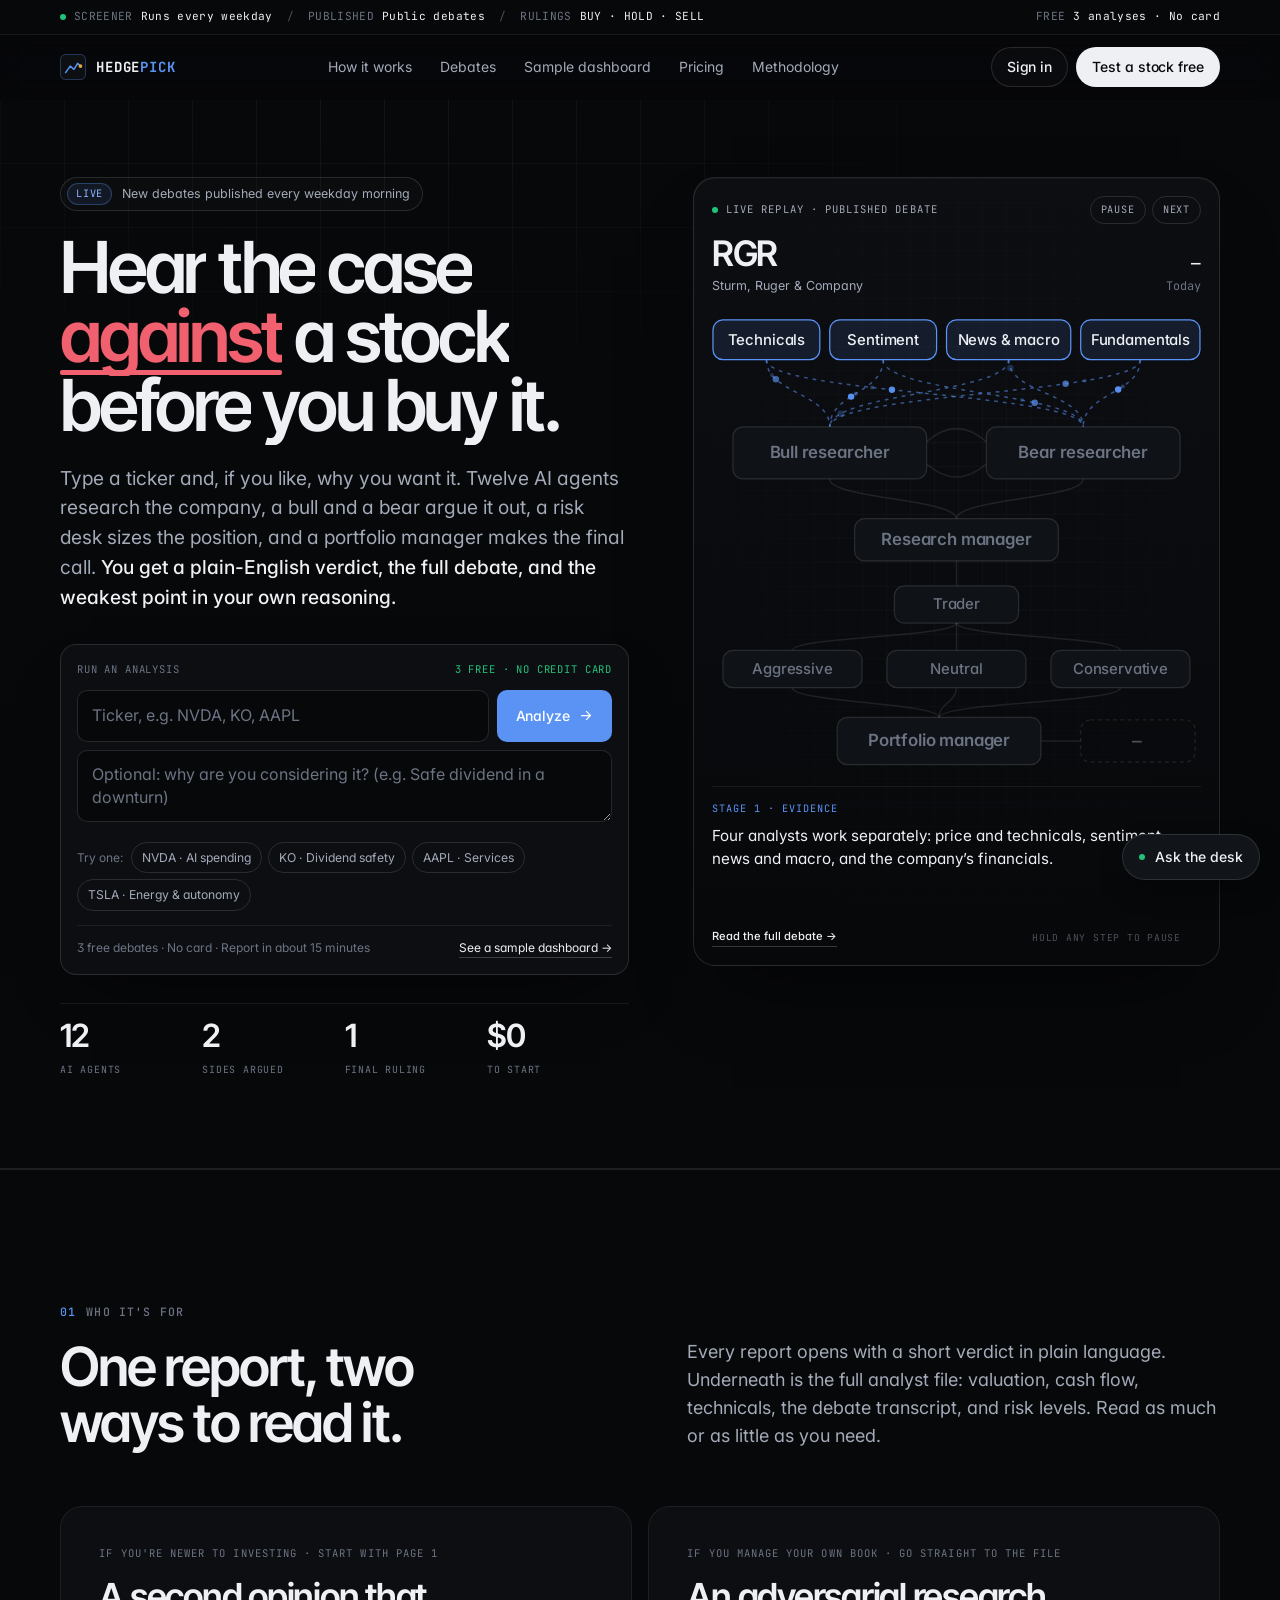
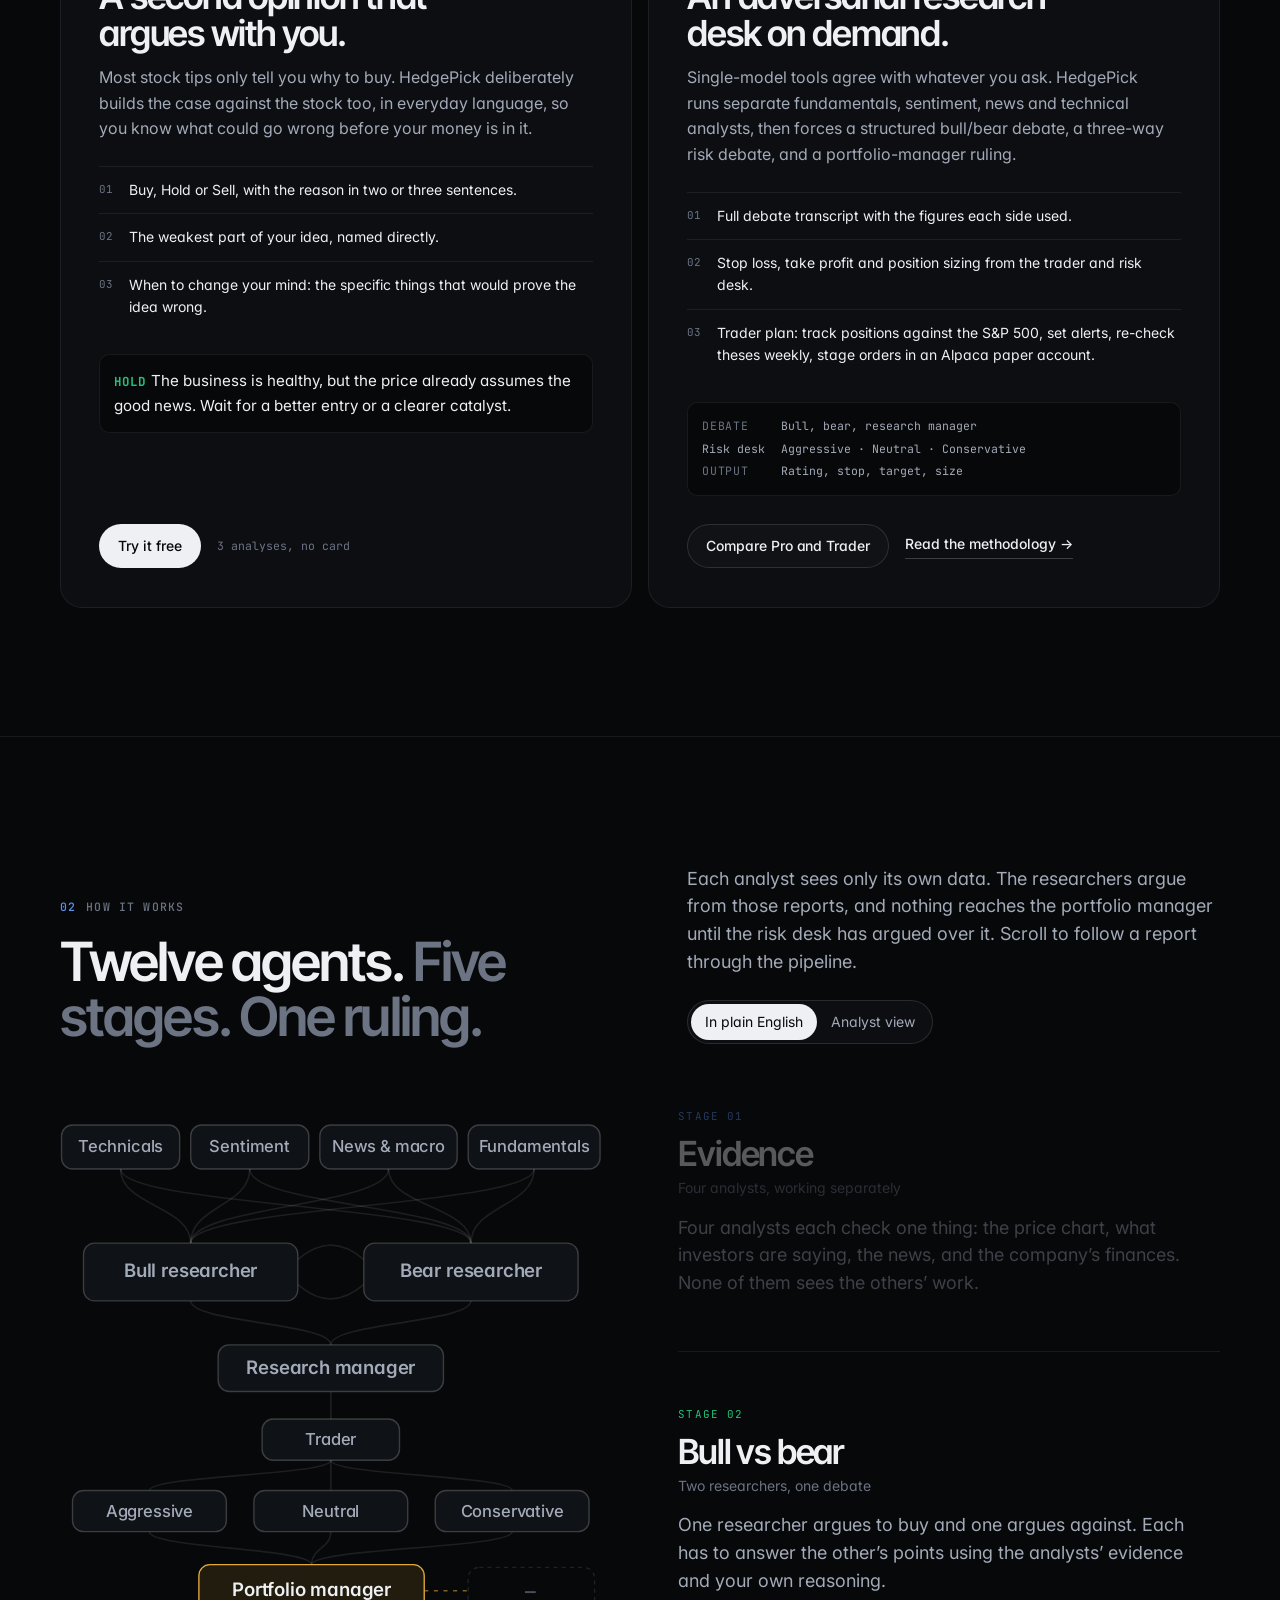
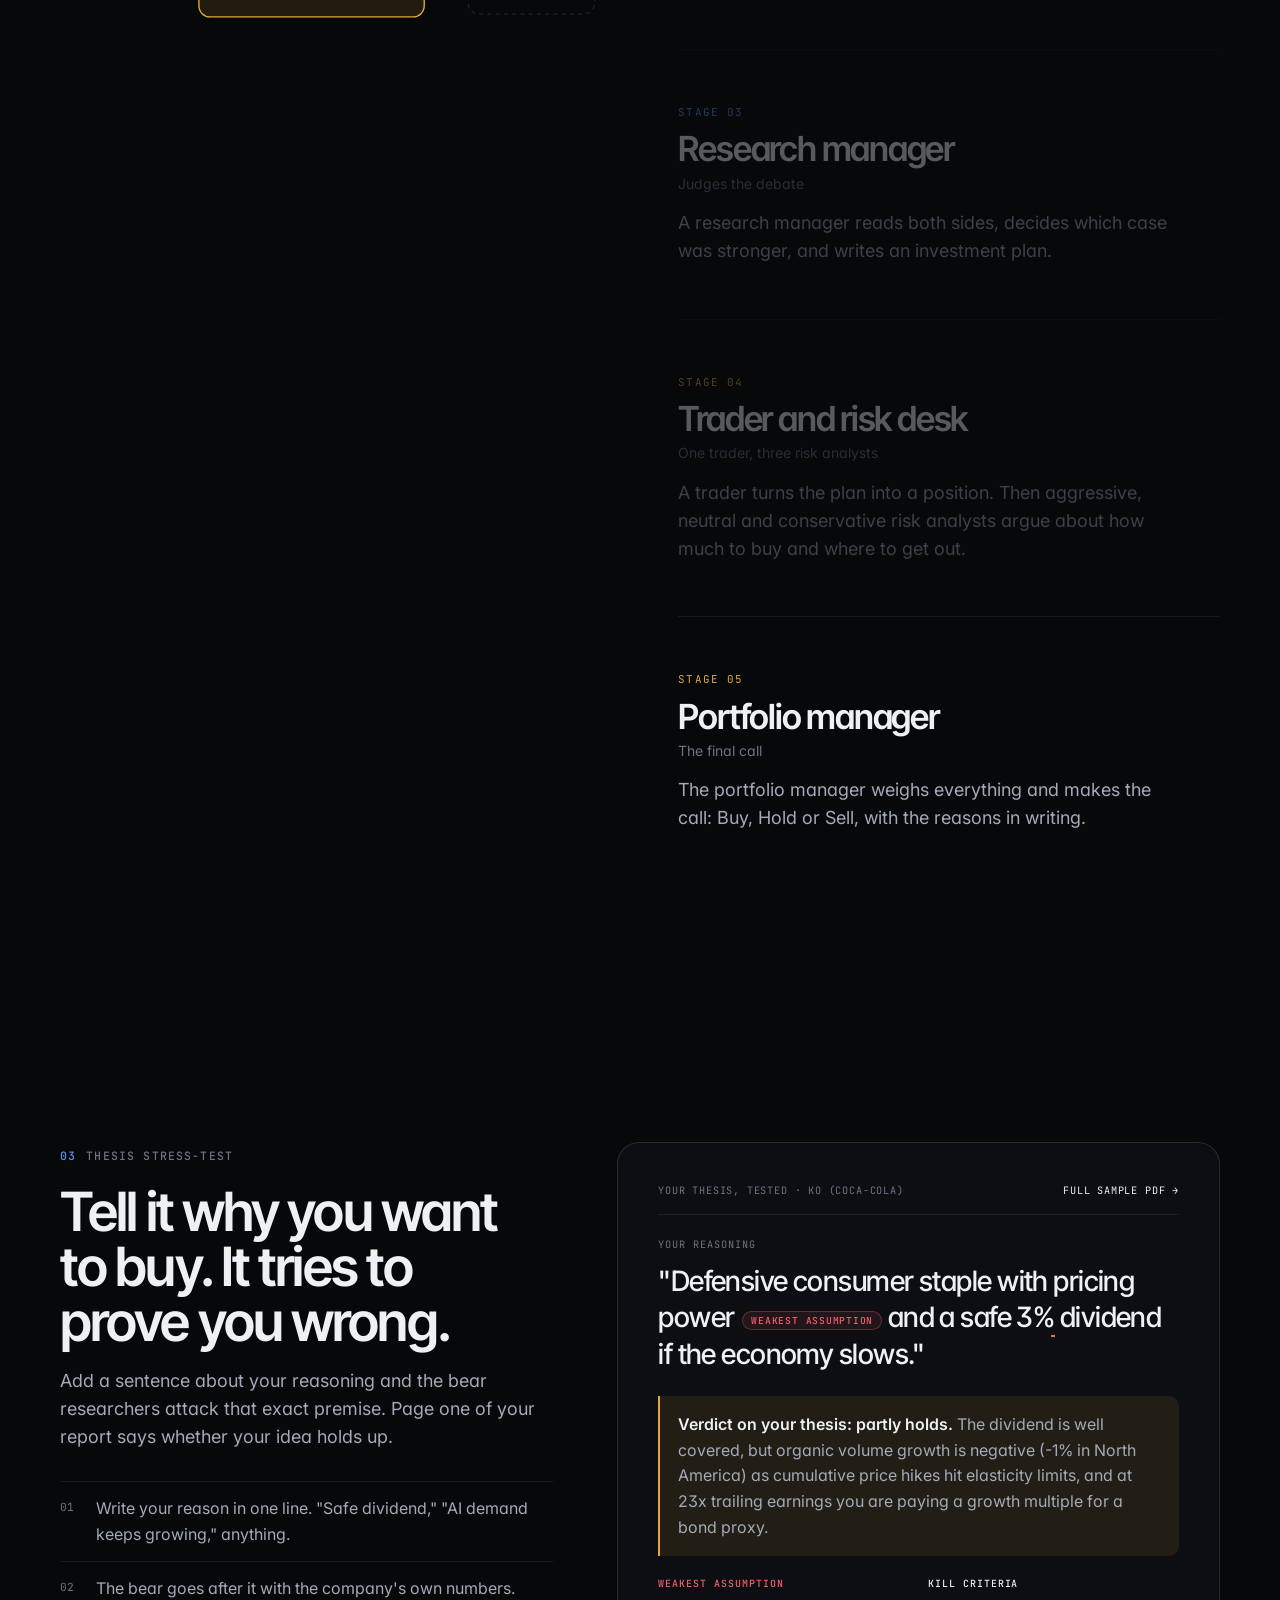
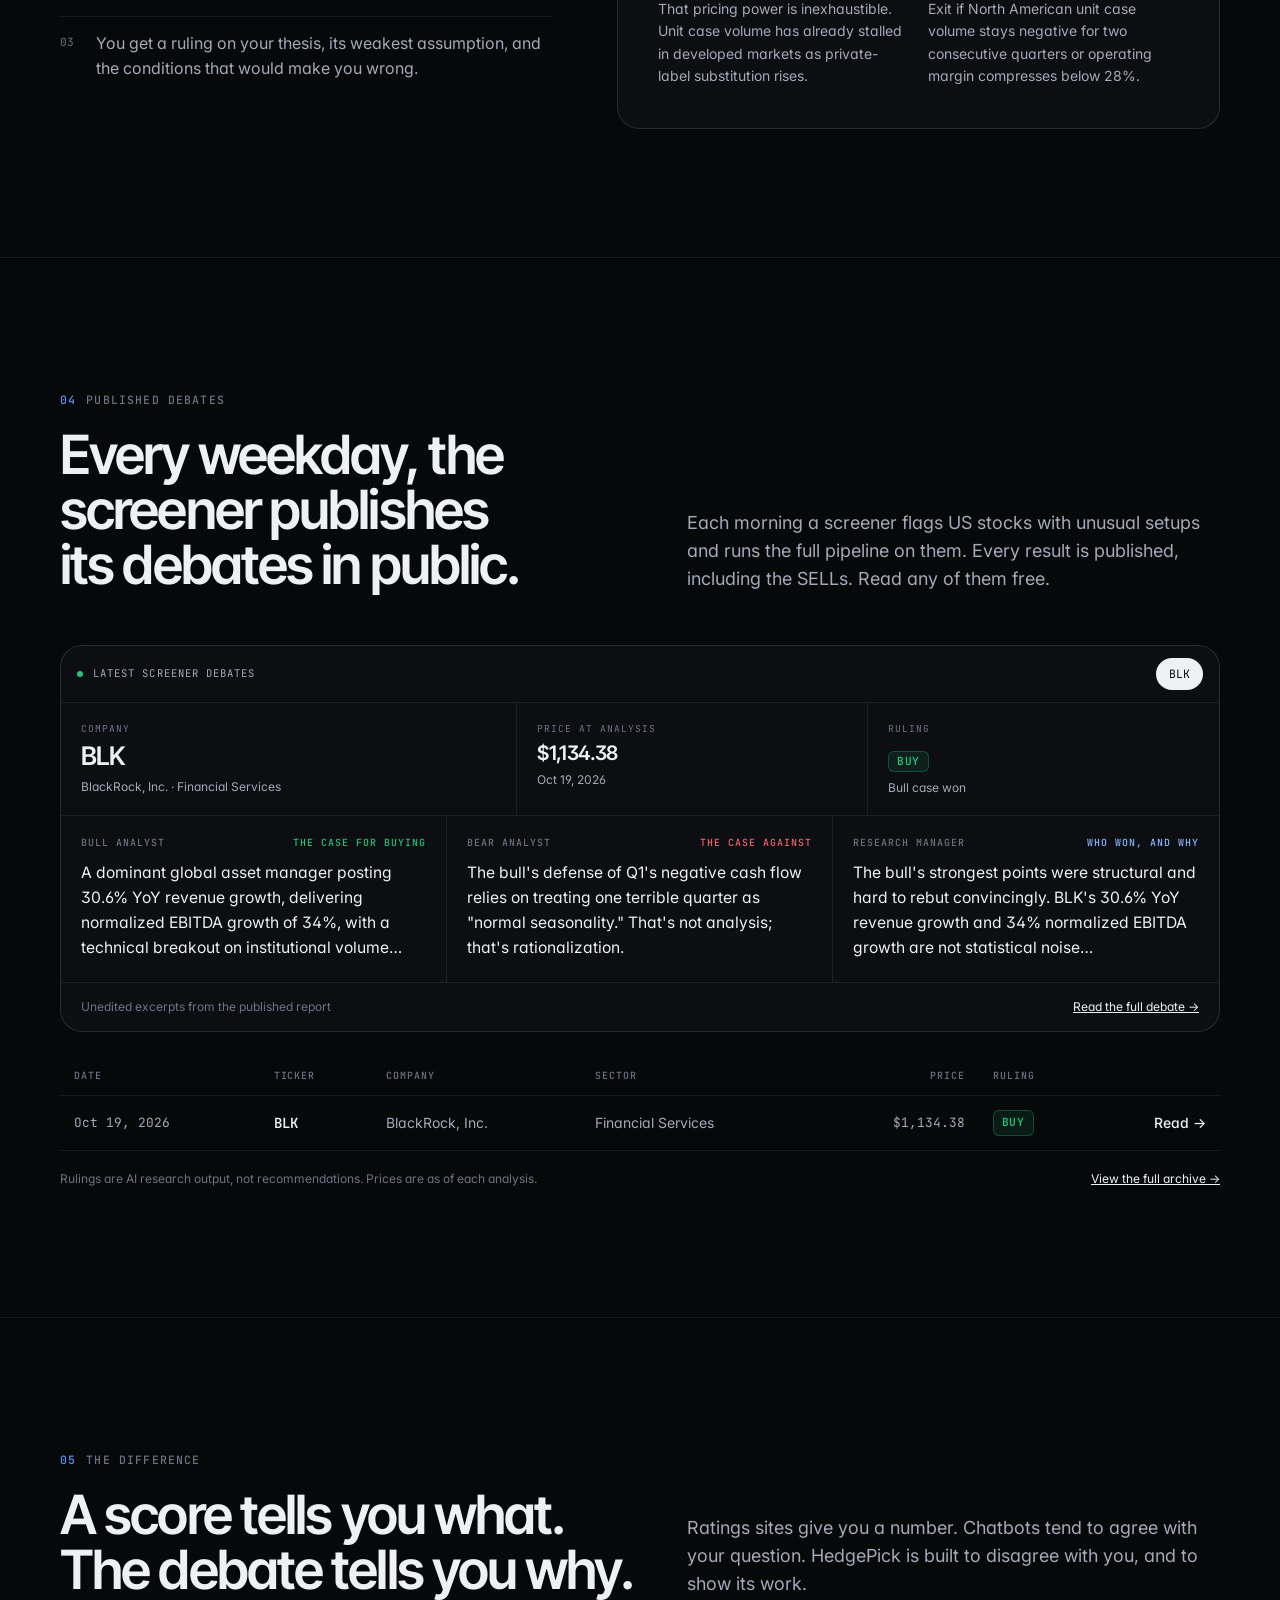
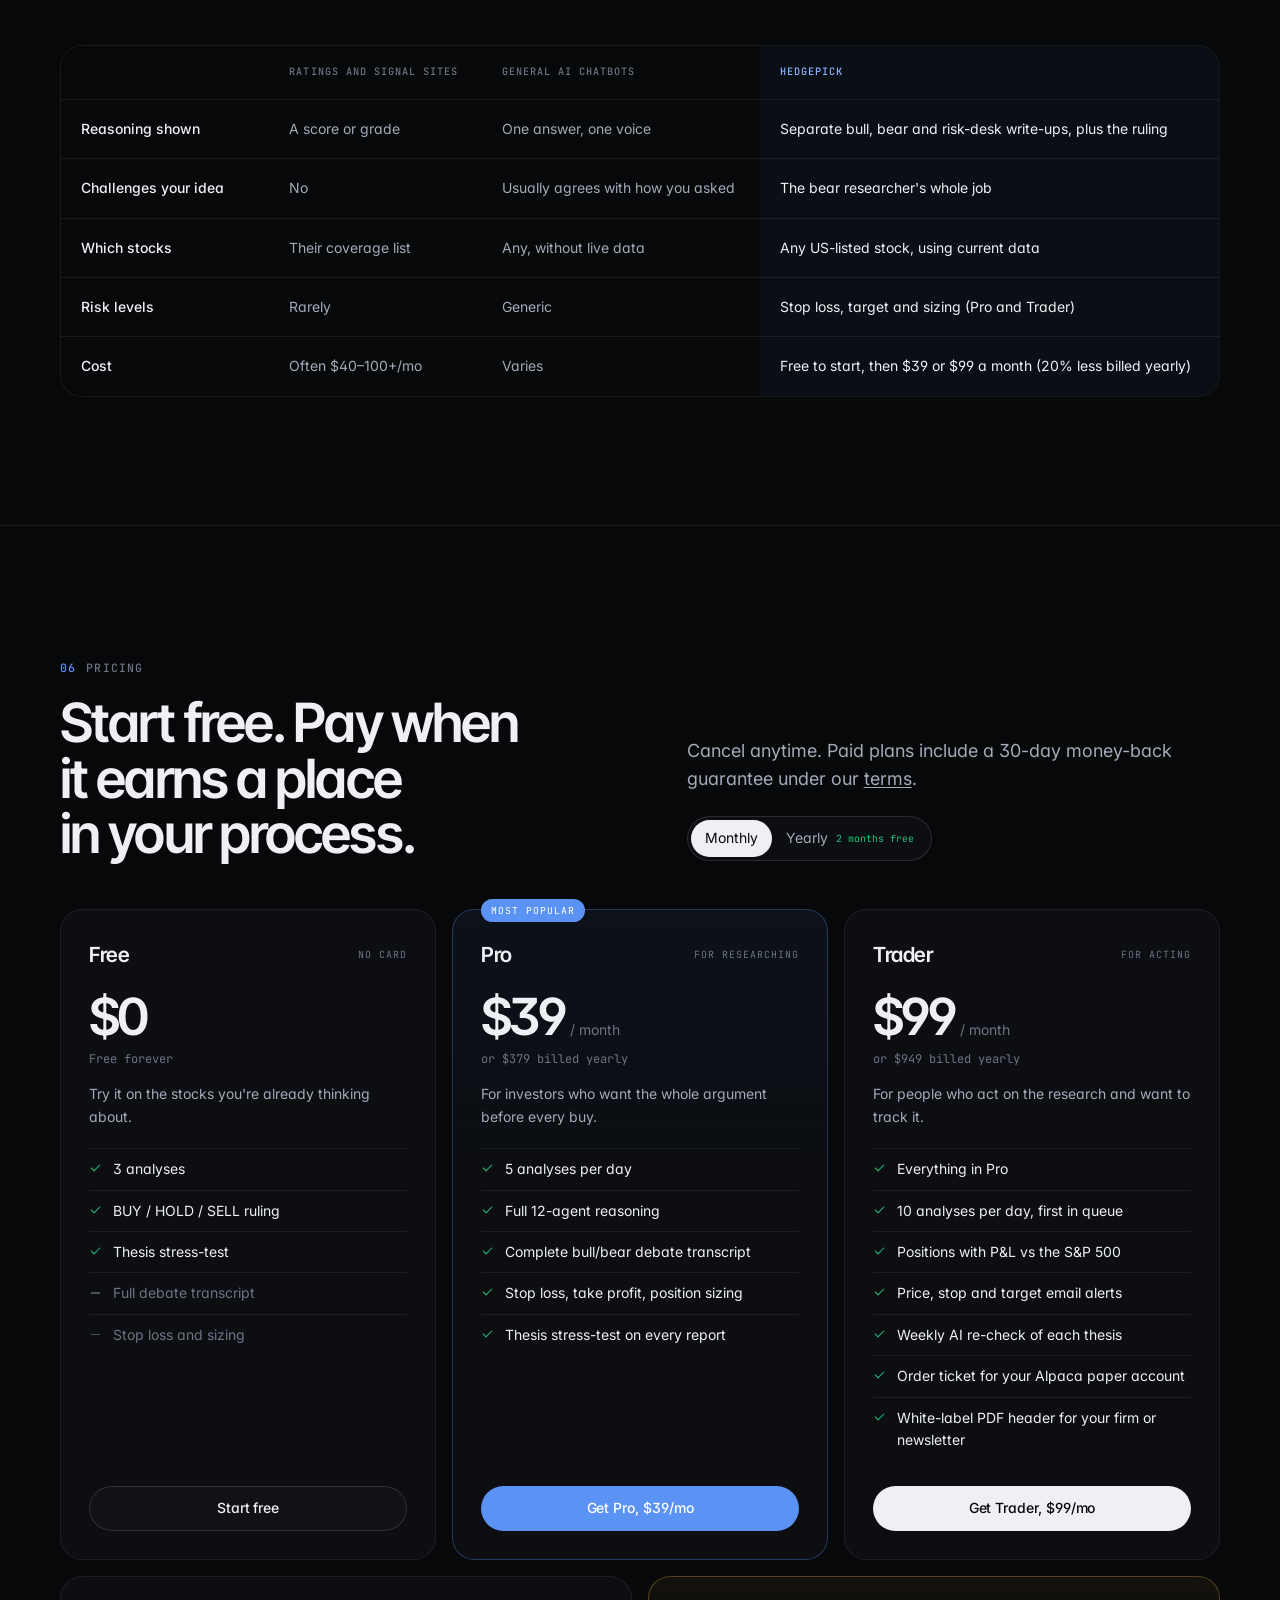
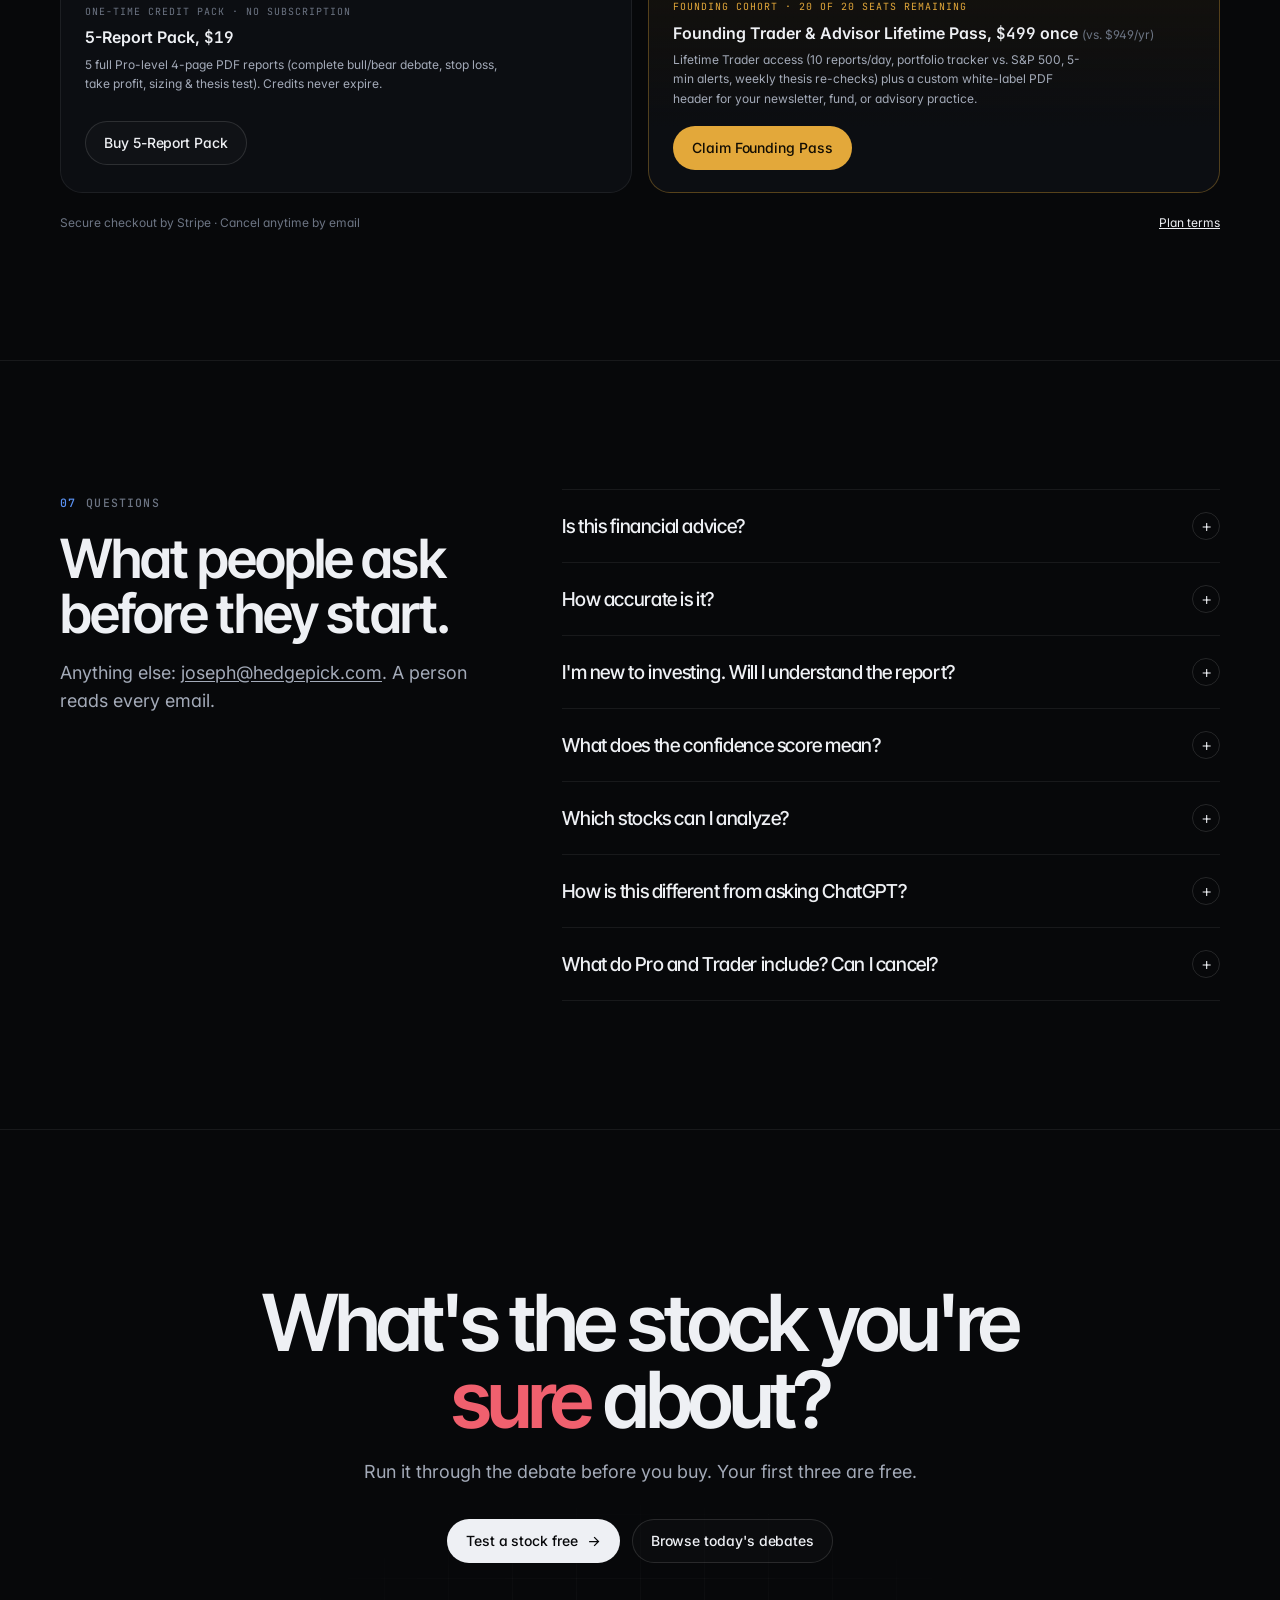
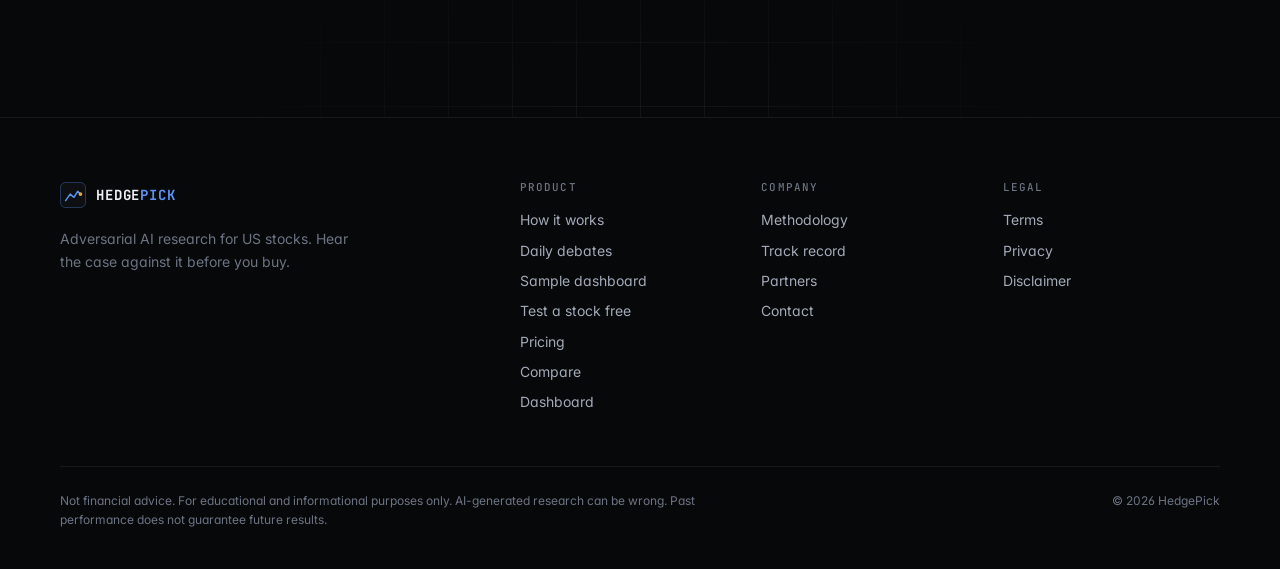
==== index.html @ 1d9a4e40 "Track record links in footer and mobile menu; sitemap" ====
<!DOCTYPE html>
<html lang="en">
<head>
<meta charset="UTF-8">
<meta name="viewport" content="width=device-width, initial-scale=1.0, viewport-fit=cover">
<title>HedgePick — Hear the case against a stock before you buy it</title>
<meta name="description" content="Twelve AI agents research any US stock, a bull and a bear argue it out, and a portfolio manager rules Buy, Hold or Sell. Test your own thesis free.">
<link rel="canonical" href="https://hedgepick.com/">
<link rel="icon" type="image/x-icon" href="/favicon.ico">
<link rel="icon" type="image/svg+xml" href="/favicon.svg">
<link rel="icon" type="image/png" sizes="32x32" href="/favicon-32.png">
<link rel="icon" type="image/png" sizes="16x16" href="/favicon-16.png">
<link rel="apple-touch-icon" sizes="180x180" href="/favicon-180.png">
<meta name="theme-color" content="#07080a">
<meta property="og:type" content="website">
<meta property="og:site_name" content="HedgePick">
<meta property="og:title" content="HedgePick — Hear the case against a stock before you buy it">
<meta property="og:description" content="A bull and a bear argue every stock. A portfolio manager makes the call. Test your thesis free.">
<meta property="og:url" content="https://hedgepick.com/">
<meta property="og:image" content="https://hedgepick.com/og-image.png">
<meta property="og:image:width" content="1200">
<meta property="og:image:height" content="630">
<meta name="twitter:card" content="summary_large_image">
<meta name="twitter:title" content="HedgePick — Hear the case against a stock before you buy it">
<meta name="twitter:description" content="A bull and a bear argue every stock. A portfolio manager makes the call. Test your thesis free.">
<meta name="twitter:image" content="https://hedgepick.com/og-image.png">
<link rel="preconnect" href="https://fonts.googleapis.com">
<link rel="preconnect" href="https://fonts.gstatic.com" crossorigin>
<link href="https://fonts.googleapis.com/css2?family=Inter:wght@400;500;600&family=Inter+Tight:wght@500;600;700&family=JetBrains+Mono:wght@400;500;600&display=swap" rel="stylesheet">
<link rel="stylesheet" href="/assets/hp.css?v=5">
<script src="/assets/hp.js?v=5"></script>
<script async src="https://www.googletagmanager.com/gtag/js?id=G-W2VWCNQC6T"></script>
<script>window.dataLayer=window.dataLayer||[];function gtag(){dataLayer.push(arguments);}gtag('js',new Date());gtag('config','G-W2VWCNQC6T');</script>
<style>/* Home */
.hero{position:relative;padding:clamp(40px,6vw,88px) 0 clamp(56px,7vw,96px);overflow:hidden}
.hero::before{content:"";position:absolute;inset:-1px 0 auto 0;height:720px;background-image:linear-gradient(var(--line) 1px,transparent 1px),linear-gradient(90deg,var(--line) 1px,transparent 1px);background-size:64px 64px;-webkit-mask-image:radial-gradient(ellipse 70% 60% at 30% 0%,#000 10%,transparent 70%);mask-image:radial-gradient(ellipse 70% 60% at 30% 0%,#000 10%,transparent 70%);pointer-events:none;opacity:.7}
.hero-grid{position:relative;display:grid;grid-template-columns:minmax(0,1.08fr) minmax(0,1fr);grid-template-areas:"copy eng" "lead eng" "form eng";grid-template-rows:auto auto 1fr;column-gap:clamp(32px,5vw,72px);align-items:start}
.h-copy{grid-area:copy}.h-lead{grid-area:lead}.h-form{grid-area:form}.h-eng{grid-area:eng}
.pill{display:inline-flex;gap:10px;align-items:center;border:1px solid var(--line-2);border-radius:999px;padding:5px 12px 5px 6px;font-size:.78rem;color:var(--t2);text-decoration:none;background:rgba(255,255,255,.02);transition:border-color .2s}
.pill:hover{border-color:var(--line-3)}
.pill .t{font-family:var(--mono);font-size:.64rem;letter-spacing:.08em;text-transform:uppercase;background:var(--blue-dim);color:var(--blue-2);border:1px solid var(--blue-bd);padding:2px 8px;border-radius:999px}
.ht{font-size:clamp(2.6rem,1.2rem + 4.1vw,4.7rem);font-weight:600;letter-spacing:-.045em;line-height:.96;margin-top:22px;text-wrap:balance}
.ht .x{color:var(--red);position:relative;white-space:nowrap}
.ht .x::after{content:"";position:absolute;left:0;right:0;bottom:.06em;height:.07em;background:var(--red);border-radius:2px;transform-origin:left;transform:scaleX(0);animation:strike .9s var(--ease) 1.1s forwards}
@keyframes strike{to{transform:scaleX(1)}}
.ht .dim{color:var(--t3)}
.w{display:inline-block;overflow:hidden;vertical-align:bottom;padding-bottom:.08em;margin-bottom:-.08em}
.w > span{display:inline-block;transform:translateY(105%);animation:rise .9s var(--ease) forwards}
@keyframes rise{to{transform:none}}
.lead{font-size:clamp(1.05rem,.98rem + .3vw,1.2rem);color:var(--t2);max-width:50ch;margin-top:24px;line-height:1.55}
.lead b{color:var(--t1);font-weight:500}
.h-fade{opacity:0;animation:fadein .9s var(--ease) .55s forwards}
.h-fade.d2{animation-delay:.75s}.h-fade.d3{animation-delay:.95s}
@keyframes fadein{to{opacity:1}}

.form-box{margin-top:32px;background:var(--bg-1);border:1px solid var(--line-2);border-radius:var(--r3);padding:16px;box-shadow:0 30px 60px -30px rgba(0,0,0,.7)}
.fb-head{display:flex;justify-content:space-between;font-family:var(--mono);font-size:.66rem;letter-spacing:.08em;text-transform:uppercase;color:var(--t3);margin-bottom:12px}
.fb-head .g{color:var(--green)}
.frow{display:flex;gap:8px}
.inp{width:100%;background:var(--bg);border:1px solid var(--line-2);border-radius:var(--r2);padding:12px 14px;font:inherit;font-size:var(--base);color:var(--t1);transition:border-color .2s,box-shadow .2s}
.inp::placeholder{color:var(--t3)}
.inp:focus{outline:none;border-color:var(--blue);box-shadow:0 0 0 4px rgba(91,147,245,.12)}
.inp.tk{font-family:var(--mono);text-transform:uppercase;letter-spacing:.04em}
.inp.tk::placeholder{text-transform:none;letter-spacing:0;font-family:var(--sans)}
textarea.inp{resize:vertical;min-height:70px;margin-top:8px;line-height:1.45}
#temailRow{display:none;gap:8px;margin-top:8px}
.frow .btn,#temailRow .btn{border-radius:var(--r2);flex-shrink:0}
.chips{display:flex;flex-wrap:wrap;gap:6px;margin-top:12px;align-items:center}
.chips .lbl{font-size:var(--xs);color:var(--t3);margin-right:2px}
.chip{font-size:.76rem;padding:5px 10px;border:1px solid var(--line-2);border-radius:999px;color:var(--t2);transition:all .2s}
.chip:hover{border-color:var(--blue-bd);color:var(--t1);background:var(--blue-dim)}
.ires{display:none;margin-top:12px;padding:12px 14px;border-radius:var(--r2);background:var(--bg);border:1px solid var(--line-2)}
.ires-top{display:flex;gap:10px;align-items:center}
#is{font-family:var(--mono);font-weight:600}
#iv{font-family:var(--mono);font-size:.68rem;font-weight:600;padding:3px 8px;border-radius:var(--r1);letter-spacing:.05em}
#it{font-size:var(--sm);color:var(--t2);margin-top:6px}
.ires .up{display:inline-block;margin-top:8px;font-size:var(--sm);font-weight:500;cursor:pointer;color:var(--blue-2)}
.fnote{display:flex;justify-content:space-between;gap:12px;flex-wrap:wrap;margin-top:14px;padding-top:12px;border-top:1px solid var(--line);font-size:var(--xs);color:var(--t3)}
.fnote a{color:var(--t1);text-decoration:none;border-bottom:1px solid var(--line-3)}

.stats{display:grid;grid-template-columns:repeat(4,1fr);margin-top:28px;border-top:1px solid var(--line)}
.stats div{padding:16px 0 0}
.stats .v{font-family:var(--display);font-size:2rem;font-weight:600;letter-spacing:-.04em;line-height:1}
.stats .l{font-family:var(--mono);font-size:.62rem;letter-spacing:.08em;text-transform:uppercase;color:var(--t3);margin-top:8px;display:block}

/* Tape */
.tape{border-top:1px solid var(--line);border-bottom:1px solid var(--line);overflow:hidden;position:relative;background:var(--bg-1)}
.tape::before,.tape::after{content:"";position:absolute;top:0;bottom:0;width:90px;z-index:2;pointer-events:none}
.tape::before{left:0;background:linear-gradient(90deg,var(--bg-1),transparent)}.tape::after{right:0;background:linear-gradient(-90deg,var(--bg-1),transparent)}
.tape-in{display:flex;width:max-content;animation:tape 70s linear infinite}
.tape:hover .tape-in{animation-play-state:paused}
@keyframes tape{to{transform:translateX(-50%)}}
.tape a{display:inline-flex;gap:10px;align-items:center;padding:14px 26px;font-family:var(--mono);font-size:.76rem;text-decoration:none;white-space:nowrap;border-right:1px solid var(--line);color:var(--t2)}
.tape a .t{font-weight:600;color:var(--t1)}.tape a .d{color:var(--t3);font-size:.68rem}
.tape a:hover .t{color:var(--blue-2)}

/* Readers */
.readers{display:grid;grid-template-columns:repeat(2,minmax(0,1fr));gap:16px;margin-top:56px}
.rd{border:1px solid var(--line);border-radius:var(--r4);padding:clamp(24px,3vw,40px);background:var(--bg-1);display:flex;flex-direction:column;position:relative;overflow:hidden;transition:border-color .3s}
.rd:hover{border-color:var(--line-2)}
.rd .tag{font-family:var(--mono);font-size:.66rem;letter-spacing:.1em;text-transform:uppercase;color:var(--t3)}
.rd h3{font-size:clamp(1.6rem,1.2rem + 1.3vw,2.3rem);margin-top:16px;max-width:16ch}
.rd > p{margin-top:14px;color:var(--t2);max-width:48ch}
.rd ul{list-style:none;margin-top:24px}
.rd li{padding:12px 0;border-top:1px solid var(--line);display:grid;grid-template-columns:30px 1fr;font-size:var(--sm);color:var(--t1)}
.rd li span{font-family:var(--mono);font-size:.68rem;color:var(--t3);padding-top:2px}
.rd .acts{margin-top:auto;padding-top:28px;display:flex;gap:16px;align-items:center;flex-wrap:wrap}
.rd .mini{margin-top:24px;border:1px solid var(--line);border-radius:var(--r2);padding:14px;background:var(--bg)}
.mini-plain{font-size:.95rem;color:var(--t1)}
.mini-plain b{color:var(--green);font-family:var(--mono);font-size:.78rem;letter-spacing:.06em;margin-right:6px}
.mini-pro{font-family:var(--mono);font-size:.72rem;color:var(--t2);display:grid;grid-template-columns:auto 1fr;gap:4px 16px}
.mini-pro span:nth-child(odd){color:var(--t3);text-transform:uppercase;letter-spacing:.06em}

/* Scrollytelling pipeline */
.flow{display:grid;grid-template-columns:minmax(0,1fr) minmax(0,1fr);gap:clamp(32px,6vw,96px);margin-top:56px;align-items:start}
.flow-vis{position:sticky;top:96px}
.flow-steps{display:flex;flex-direction:column}
.fs{padding:clamp(28px,6vh,64px) 0;border-top:1px solid var(--line);opacity:.35;transition:opacity .5s}
.fs.on{opacity:1}
.fs:first-child{border-top:0;padding-top:8px}
.fs .no{font-family:var(--mono);font-size:.68rem;letter-spacing:.1em;text-transform:uppercase;color:var(--blue)}
.fs.s2 .no{color:var(--green)}.fs.s4 .no,.fs.s5 .no{color:var(--gold)}
.fs h3{font-size:clamp(1.6rem,1.2rem + 1.2vw,2.2rem);margin-top:10px}
.fs .who{font-size:var(--sm);color:var(--t3);margin-top:6px}
.fs p{margin-top:14px;color:var(--t2);font-size:var(--lg);max-width:46ch;line-height:1.55}
.fs .tech{display:none;font-family:var(--mono);font-size:.86rem;line-height:1.7}
.flow-wrap[data-view="tech"] .fs .plain{display:none}
.flow-wrap[data-view="tech"] .fs .tech{display:block}
.seg{display:inline-flex;border:1px solid var(--line-2);border-radius:999px;padding:3px;margin-top:24px;background:var(--bg-1)}
.seg button{padding:7px 14px;border-radius:999px;font-size:var(--sm);color:var(--t2);transition:background .25s,color .25s}
.seg button.on{background:var(--t1);color:var(--bg)}

/* Thesis memo */
.memo-grid{display:grid;grid-template-columns:minmax(0,.9fr) minmax(0,1.1fr);gap:clamp(32px,5vw,80px);align-items:start}
.steps{list-style:none;margin-top:30px;counter-reset:s}
.steps li{counter-increment:s;display:grid;grid-template-columns:36px 1fr;padding:14px 0;border-top:1px solid var(--line);color:var(--t2)}
.steps li::before{content:counter(s,decimal-leading-zero);font-family:var(--mono);font-size:.7rem;color:var(--t3);padding-top:3px}
.memo{background:var(--bg-1);border:1px solid var(--line-2);border-radius:var(--r4);padding:clamp(22px,3.2vw,40px);position:relative;overflow:hidden}
.memo-h{display:flex;justify-content:space-between;gap:12px;font-family:var(--mono);font-size:.64rem;letter-spacing:.08em;text-transform:uppercase;color:var(--t3);padding-bottom:14px;border-bottom:1px solid var(--line)}
.memo-h a{color:var(--t1);text-decoration:none}
.q-l{font-family:var(--mono);font-size:.64rem;letter-spacing:.1em;text-transform:uppercase;color:var(--t3);margin-top:22px}
.memo blockquote{font-family:var(--display);font-weight:500;letter-spacing:-.02em;font-size:clamp(1.3rem,1.05rem + .9vw,1.75rem);line-height:1.3;margin-top:10px}
.hl{position:relative;color:var(--t1)}
.hl::after{content:"";position:absolute;left:-2px;right:-2px;bottom:-3px;height:2px;background:var(--red);transform:scaleX(0);transform-origin:left;transition:transform 1s var(--ease) .5s}
.memo.in .hl::after{transform:scaleX(1)}
.hl i{position:relative;display:inline-block;vertical-align:.35em;margin-left:8px;line-height:1.2;transform:translateY(4px);font-style:normal;font-family:var(--mono);font-size:.6rem;letter-spacing:.08em;text-transform:uppercase;background:var(--red-dim);color:var(--red);border:1px solid var(--red-bd);padding:3px 8px;border-radius:999px;opacity:0;transition:opacity .5s 1.3s,transform .5s 1.3s var(--ease);white-space:nowrap}
.memo.in .hl i{opacity:1;transform:none}
.ruling{margin-top:24px;padding:16px 18px;border-left:2px solid var(--gold);background:var(--gold-dim);border-radius:0 var(--r2) var(--r2) 0;color:var(--t2)}
.ruling b{color:var(--t1);font-weight:600}
.memo-2{display:grid;grid-template-columns:1fr 1fr;gap:18px;margin-top:20px}
.memo-2 > div{font-size:var(--sm);color:var(--t2)}
.memo-2 h5{font-family:var(--mono);font-size:.62rem;letter-spacing:.1em;text-transform:uppercase;font-weight:500;margin-bottom:6px}
.memo-2 .wk h5{color:var(--red)}.memo-2 .kc h5{color:var(--t1)}

/* Record */
.term{margin-top:52px;border:1px solid var(--line-2);border-radius:var(--r4);overflow:hidden;background:var(--bg-1)}
.term-top{display:flex;justify-content:space-between;align-items:center;gap:16px;padding:12px 16px;border-bottom:1px solid var(--line);flex-wrap:wrap}
.term-ttl{display:flex;gap:10px;align-items:center;font-family:var(--mono);font-size:.66rem;letter-spacing:.1em;text-transform:uppercase;color:var(--t2)}
.tabs{display:flex;gap:4px;flex-wrap:wrap}
.tab{font-family:var(--mono);font-size:.72rem;padding:6px 12px;border-radius:999px;color:var(--t2);border:1px solid transparent;transition:all .2s}
.tab:hover{color:var(--t1);border-color:var(--line-2)}
.tab.on{background:var(--t1);color:var(--bg)}
.term-meta{display:grid;grid-template-columns:1.3fr 1fr 1fr;border-bottom:1px solid var(--line)}
.term-meta > div{padding:18px 20px;border-right:1px solid var(--line)}
.term-meta > div:last-child{border-right:0}
.tl{font-family:var(--mono);font-size:.6rem;letter-spacing:.1em;text-transform:uppercase;color:var(--t3)}
.tm{font-family:var(--display);font-size:1.6rem;font-weight:600;letter-spacing:-.03em;margin-top:6px;line-height:1.1}
.ts{font-size:var(--xs);color:var(--t2);margin-top:6px}
.term-body{display:grid;grid-template-columns:1fr 1fr 1fr}
.tb{padding:22px 20px;border-right:1px solid var(--line)}
.tb:last-child{border-right:0}
.tb h4{font-family:var(--mono);font-size:.62rem;letter-spacing:.1em;text-transform:uppercase;font-weight:500;display:flex;justify-content:space-between;gap:8px;color:var(--t3)}
.tb.b h4 .r{color:var(--green)}.tb.s h4 .r{color:var(--red)}.tb.j h4 .r{color:var(--blue-2)}
.tb p{font-size:.98rem;line-height:1.6;margin-top:12px;color:var(--t1)}
.term-f{display:flex;justify-content:space-between;gap:12px;padding:14px 20px;border-top:1px solid var(--line);font-size:var(--xs);color:var(--t3);flex-wrap:wrap}
.term-f a{color:var(--t1)}
.log{width:100%;border-collapse:collapse;margin-top:24px;font-size:var(--sm)}
.log th{font-family:var(--mono);font-size:.62rem;letter-spacing:.1em;text-transform:uppercase;color:var(--t3);font-weight:500;text-align:left;padding:12px 14px;border-bottom:1px solid var(--line)}
.log td{padding:14px;border-bottom:1px solid var(--line);color:var(--t2)}
.log tbody tr{transition:background .2s}
.log tbody tr:hover{background:rgba(255,255,255,.02)}
.log .tk{font-family:var(--mono);font-weight:600;color:var(--t1)}
.log .px,.log .dt{font-family:var(--mono);font-size:.8rem}
.log .r{text-align:right}
.log .rd{color:var(--t1);text-decoration:none;font-weight:500;padding:0;border:0;background:none;display:inline}
.log .rd:hover{color:var(--blue-2)}
.log-f{display:flex;justify-content:space-between;gap:12px;margin-top:18px;font-size:var(--xs);color:var(--t3);flex-wrap:wrap}
.log-f a{color:var(--t1)}

/* Compare */
.cmp-wrap{margin-top:48px;overflow-x:auto;border:1px solid var(--line);border-radius:var(--r4)}
.cmp{width:100%;border-collapse:collapse;min-width:720px}
.cmp th,.cmp td{text-align:left;padding:18px 20px;border-bottom:1px solid var(--line);vertical-align:top;font-size:var(--sm)}
.cmp tr:last-child td{border-bottom:0}
.cmp th{font-family:var(--mono);font-size:.64rem;letter-spacing:.1em;text-transform:uppercase;color:var(--t3);font-weight:500}
.cmp td:first-child{font-weight:500;color:var(--t1);width:18%}
.cmp td{color:var(--t2)}
.cmp .us{background:rgba(91,147,245,.05);color:var(--t1)}
.cmp th.us{color:var(--blue-2)}

/* Pricing */
.bill{display:inline-flex;border:1px solid var(--line-2);border-radius:999px;padding:3px;background:var(--bg-1);margin-top:24px}
.bill button{padding:7px 14px;border-radius:999px;font-size:var(--sm);color:var(--t2);transition:background .25s,color .25s;display:inline-flex;gap:8px;align-items:center}
.bill button.on{background:var(--t1);color:var(--bg)}
.bill .sv{font-family:var(--mono);font-size:.62rem;color:var(--green)}
.plans{display:grid;grid-template-columns:repeat(3,minmax(0,1fr));gap:16px;margin-top:48px}
.plan{border:1px solid var(--line);border-radius:var(--r4);padding:28px;background:var(--bg-1);display:flex;flex-direction:column;position:relative}
.plan.feat{border-color:var(--blue-bd);background:linear-gradient(180deg,rgba(91,147,245,.07),var(--bg-1) 40%)}
.plan.feat::before{content:"Most popular";position:absolute;top:-11px;left:28px;font-family:var(--mono);font-size:.6rem;letter-spacing:.1em;text-transform:uppercase;background:var(--blue);color:#fff;padding:4px 10px;border-radius:999px}
.p-top{display:flex;justify-content:space-between;align-items:center}
.p-name{font-family:var(--display);font-size:1.3rem;font-weight:600;letter-spacing:-.02em}
.p-tag{font-family:var(--mono);font-size:.62rem;letter-spacing:.1em;text-transform:uppercase;color:var(--t3)}
.p-price{margin-top:20px;display:flex;align-items:baseline;gap:6px;flex-wrap:wrap}
.p-price .n{font-family:var(--display);font-size:3.2rem;font-weight:600;line-height:1;letter-spacing:-.05em}
.p-price .per{font-size:var(--sm);color:var(--t3)}
.p-sub{font-size:var(--xs);color:var(--t3);margin-top:8px;font-family:var(--mono)}
.p-for{margin-top:14px;color:var(--t2);font-size:var(--sm);min-height:3em}
.p-list{list-style:none;margin:20px 0 26px}
.p-list li{padding:9px 0 9px 24px;border-top:1px solid var(--line);font-size:var(--sm);position:relative;color:var(--t1)}
.p-list li::before{content:"";position:absolute;left:2px;top:15px;width:9px;height:5px;border-left:1.5px solid var(--green);border-bottom:1.5px solid var(--green);transform:rotate(-45deg)}
.p-list li.off{color:var(--t3)}
.p-list li.off::before{border:0;height:1.5px;width:9px;background:var(--t4);transform:none;top:19px}
.plan .btn{margin-top:auto;width:100%}
.extras{display:grid;grid-template-columns:1fr 1fr;gap:16px;margin-top:16px}
.extra{border:1px solid var(--line);border-radius:var(--r4);padding:22px 24px;display:flex;justify-content:space-between;align-items:center;gap:18px;flex-wrap:wrap;background:var(--bg-1)}
.extra.fd{border-color:var(--gold-bd);background:linear-gradient(180deg,rgba(227,168,58,.06),var(--bg-1) 70%)}
.extra .k{font-family:var(--mono);font-size:.62rem;letter-spacing:.1em;text-transform:uppercase;color:var(--t3)}
.extra.fd .k{color:var(--gold)}
.extra .h{font-weight:600;margin-top:6px}
.extra .d{font-size:var(--xs);color:var(--t2);margin-top:4px;max-width:52ch}
.p-note{display:flex;justify-content:space-between;gap:12px;margin-top:20px;font-size:var(--xs);color:var(--t3);flex-wrap:wrap}
.p-note a{color:var(--t1)}

/* FAQ */
.faq{display:grid;grid-template-columns:minmax(0,.8fr) minmax(0,1.2fr);gap:clamp(32px,5vw,80px)}
.fq{border-top:1px solid var(--line)}
.fi{border-bottom:1px solid var(--line)}
.fqb{width:100%;text-align:left;padding:22px 0;display:flex;justify-content:space-between;gap:20px;font-family:var(--display);font-weight:500;font-size:1.2rem;letter-spacing:-.02em;line-height:1.3;align-items:center;transition:color .2s}
.fqb:hover{color:var(--blue-2)}
.fqb .ic{font-family:var(--sans);font-size:1.1rem;font-weight:300;transition:transform .35s var(--ease),background .2s;flex-shrink:0;width:28px;height:28px;border:1px solid var(--line-2);border-radius:50%;display:flex;align-items:center;justify-content:center}
.fi.open .ic{transform:rotate(45deg);background:var(--t1);color:var(--bg)}
.fa{display:grid;grid-template-rows:0fr;transition:grid-template-rows .45s var(--ease)}
.fa > div{overflow:hidden;color:var(--t2);max-width:62ch}
.fi.open .fa{grid-template-rows:1fr}
.fi.open .fa > div{padding-bottom:24px}

/* Close */
.close{padding:clamp(90px,12vw,160px) 0;text-align:center;position:relative;overflow:hidden;border-top:1px solid var(--line)}
.close::before{content:"";position:absolute;inset:0;background-image:linear-gradient(var(--line) 1px,transparent 1px),linear-gradient(90deg,var(--line) 1px,transparent 1px);background-size:64px 64px;-webkit-mask-image:radial-gradient(ellipse 50% 60% at 50% 100%,#000,transparent 70%);mask-image:radial-gradient(ellipse 50% 60% at 50% 100%,#000,transparent 70%);opacity:.8}
.close > *{position:relative}
.close h2{font-size:clamp(2.6rem,1.4rem + 4.4vw,5.2rem);max-width:16ch;margin:0 auto;letter-spacing:-.05em;line-height:.98}
.close h2 .x{color:var(--red)}
.close p{color:var(--t2);margin-top:20px;font-size:var(--lg)}
.close .acts{display:flex;gap:12px;justify-content:center;margin-top:32px;flex-wrap:wrap}

/* Desk */
.desk-btn{position:fixed;right:20px;bottom:20px;z-index:60;background:var(--bg-2);color:var(--t1);border:1px solid var(--line-2);border-radius:999px;padding:11px 16px;font-size:var(--sm);font-weight:500;display:flex;gap:10px;align-items:center;box-shadow:0 12px 30px -10px rgba(0,0,0,.7);transition:transform .25s var(--ease),border-color .2s}
.desk-btn:hover{transform:translateY(-2px);border-color:var(--line-3)}
.desk{position:fixed;right:20px;bottom:20px;z-index:61;width:min(380px,calc(100vw - 24px));max-height:min(600px,calc(100vh - 40px));background:var(--bg-1);border:1px solid var(--line-2);border-radius:var(--r3);box-shadow:0 30px 60px -20px rgba(0,0,0,.8);display:flex;flex-direction:column;opacity:0;pointer-events:none;transform:translateY(12px) scale(.98);transition:opacity .25s,transform .35s var(--ease)}
.desk.open{opacity:1;pointer-events:auto;transform:none}
.desk-h{display:flex;justify-content:space-between;align-items:flex-start;padding:16px 18px;border-bottom:1px solid var(--line)}
.desk-h .t{font-weight:600;display:flex;gap:8px;align-items:center}
.desk-h .s{font-size:var(--xs);color:var(--t3);margin-top:3px}
.mx{font-size:var(--xs);color:var(--t2);border:1px solid var(--line-2);border-radius:999px;padding:5px 12px}
.mx:hover{color:var(--t1);border-color:var(--line-3)}
.desk-log{flex:1;overflow-y:auto;padding:16px 18px;display:flex;flex-direction:column;gap:10px;min-height:160px}
.dm{font-size:var(--sm);line-height:1.5;padding:10px 12px;border-radius:12px;max-width:92%}
.dm.a{background:var(--bg-3);color:var(--t2);align-self:flex-start}
.dm.a a{color:var(--blue-2)}
.dm.u{background:var(--blue);color:#fff;align-self:flex-end}
.dm.sys{color:var(--t3);font-size:var(--xs);align-self:flex-start;padding:4px 0}
.desk-sug{display:flex;flex-wrap:wrap;gap:6px;padding:0 18px 12px}
.desk-sug button{font-size:.74rem;padding:5px 10px;border:1px solid var(--line-2);border-radius:999px;color:var(--t2)}
.desk-sug button:hover{border-color:var(--line-3);color:var(--t1)}
.desk-f{padding:12px 18px 14px;border-top:1px solid var(--line)}
.desk-row{display:flex;gap:8px}
.desk-row .btn{border-radius:var(--r2)}
.desk-esc{display:none;flex-direction:column;gap:8px}
.desk-esc.on{display:flex}
.desk-links{display:flex;justify-content:space-between;margin-top:10px;font-size:.7rem;color:var(--t3)}
.desk-links button{text-decoration:underline;text-underline-offset:2px;font-size:.7rem;color:var(--t2)}

/* Modals */
.mb{position:fixed;inset:0;z-index:100;background:rgba(0,0,0,.6);backdrop-filter:blur(6px);display:none;align-items:center;justify-content:center;padding:16px}
.mb.open{display:flex}
.mp{background:var(--bg-1);border:1px solid var(--line-2);border-radius:var(--r4);width:100%;max-height:calc(100vh - 32px);overflow-y:auto;box-shadow:0 40px 80px -20px rgba(0,0,0,.8)}
.mh{display:flex;justify-content:space-between;align-items:center;padding:16px 20px;border-bottom:1px solid var(--line)}
.mh .t{font-family:var(--display);font-weight:600;font-size:1.2rem;letter-spacing:-.02em}
.mbody{padding:20px}
.mbody .plans{margin-top:0;gap:10px}
.mbody .plan{padding:18px}
.mbody .plan.feat::before{display:none}
.mbody .p-price .n{font-size:2rem}

@media(max-width:1020px){
  .hero-grid{grid-template-columns:1fr;grid-template-areas:"copy" "eng" "lead" "form";grid-template-rows:auto}
  .h-eng{margin-top:28px;max-width:620px}
  .flow{grid-template-columns:1fr}
  .flow-vis{position:sticky;top:64px;z-index:2;background:linear-gradient(180deg,var(--bg) 85%,transparent);padding:10px 0 18px;margin:0 -4px}
  .flow-vis .eng-stage{max-width:420px;margin:0 auto}
  .fs{padding:36px 0}
}
@media(max-width:820px){
  .readers,.memo-grid,.faq,.plans,.extras{grid-template-columns:1fr}
  .term-meta,.term-body{grid-template-columns:1fr}
  .term-meta > div,.tb{border-right:0;border-bottom:1px solid var(--line)}
  .tb:last-child{border-bottom:0}
  .log .c-sec,.log .c-dt{display:none}
}
@media(max-width:560px){
  .frow{flex-direction:column}
  .frow .btn{width:100%}
  #temailRow{flex-direction:column}
  .memo-2{grid-template-columns:1fr}
  .stats .v{font-size:1.5rem}
  .stats .l{font-size:.56rem}
  .log td,.log th{padding:12px 8px}
  .log td.px,.log th.c-px{display:none}
  .cmp{min-width:0}.cmp th:nth-child(2),.cmp td:nth-child(2){display:none}
  .cmp th,.cmp td{padding:14px 12px}
  .fqb{font-size:1.05rem}
  .extra .btn{width:100%}
  .desk-btn{right:12px;bottom:12px;padding:10px 14px}
  .flow-vis .eng-stage{max-width:300px}
  .pill{display:none}
  .ht{margin-top:4px}
  .desk-btn{opacity:0;pointer-events:none;transition:opacity .3s,transform .25s}
  body.past .desk-btn{opacity:1;pointer-events:auto}
}
@media(prefers-reduced-motion:reduce){
  .w > span{transform:none;animation:none}
  .h-fade{opacity:1;animation:none}
  .ht .x::after{transform:scaleX(1);animation:none}
  .tape-in{animation:none}.tape{overflow-x:auto}
}
</style>
</head>
<body>
<a class="skip" href="#main">Skip to content</a>
<div class="ribbon" role="region" aria-label="Screener status">
  <div class="ribbon-in">
    <div class="rgrp">
      <span class="rk"><span class="dot"></span><span class="k">Screener</span><span class="v" id="rbDate">Runs every weekday</span></span>
      <span class="rsep hide-sm">/</span>
      <span class="rk hide-sm"><span class="k">Published</span><span class="v" id="rbCount">Public debates</span></span>
      <span class="rsep hide-sm">/</span>
      <span class="rk hide-sm"><span class="k">Rulings</span><span class="v" id="rbMix">BUY · HOLD · SELL</span></span>
    </div>
    <div class="rgrp"><span class="rk"><span class="k">Free</span><span class="v">3 analyses · No card</span></span></div>
  </div>
</div>
<header class="hdr" id="hdr">
  <div class="hdr-in">
    <a href="/" class="brand" aria-label="HedgePick home"><svg viewBox="0 0 28 28" fill="none" aria-hidden="true"><rect width="28" height="28" rx="6" fill="#0d0f13"/><rect x=".5" y=".5" width="27" height="27" rx="5.5" stroke="rgba(91,147,245,.35)"/><path class="ln" d="M6 20L11 13L15 16.5L19 10L22 13" stroke="#5b93f5" stroke-width="1.6" stroke-linecap="round" stroke-linejoin="round"/><circle cx="22" cy="13" r="2" fill="#e3a83a"/></svg><span>HEDGE<em>PICK</em></span></a>
    <nav class="nav" aria-label="Primary">
      <a href="#how">How it works</a>
      <a href="/analysis">Debates</a>
      <a href="/sample">Sample dashboard</a>
      <a href="#pricing">Pricing</a>
      <a href="/system">Methodology</a>
    </nav>
    <div class="hdr-act">
      <button type="button" class="btn btn-ghost" data-out onclick="showSignIn()">Sign in</button>
      <a href="/start" class="btn btn-pri" data-out>Test a stock free</a>
      <a href="/dashboard" class="btn btn-pri" data-in style="display:none">Open dashboard</a>
      <button class="ham" id="ham" onclick="toggleMenu()" aria-label="Open menu" aria-expanded="false"><span></span><span></span><span></span></button>
    </div>
  </div>
</header>
<nav class="mmenu" id="mmenu" aria-label="Mobile">
  <a href="#how" onclick="closeMenu()">How it works</a>
  <a href="/analysis">Debates</a>
  <a href="/sample">Sample dashboard</a>
  <a href="#pricing" onclick="closeMenu()">Pricing</a>
  <a href="/system">Methodology</a>
  <a href="/track-record">Track record</a>
  <a href="/partners">Partners</a>
  <a href="#" data-out onclick="closeMenu();showSignIn();return false;">Sign in</a>
  <a href="/dashboard" data-in style="display:none">Dashboard</a>
  <a href="/start" class="btn btn-pri" data-out>Test a stock free</a>
  <a href="/dashboard" class="btn btn-pri" data-in style="display:none">Open dashboard</a>
</nav>
<main id="main">
<section class="hero">
  <div class="wrap hero-grid">
    <div class="h-copy">
      <a class="pill h-fade" href="/analysis"><span class="t">Live</span>New debates published every weekday morning</a>
      <h1 class="ht" data-split aria-label="Hear the case against a stock before you buy it.">Hear the case <span class="x">against</span> a stock before you buy it.</h1>

    </div>
    <div class="h-lead">
      <p class="lead h-fade d2">Type a ticker and, if you like, why you want it. Twelve AI agents research the company, a bull and a bear argue it out, a risk desk sizes the position, and a portfolio manager makes the final call. <b>You get a plain-English verdict, the full debate, and the weakest point in your own reasoning.</b></p>
    </div>
    <div class="h-eng h-fade d2">
      <div class="eng" id="engHero" aria-label="Replay of a published HedgePick debate">
        <div class="eng-top"><span class="l"><span class="dot"></span>Live replay · Published debate</span><span class="eng-ctl"><button type="button" class="eng-pause" aria-pressed="false">Pause</button><button type="button" class="eng-next">Next</button></span></div>
        <div class="eng-doc"><div><div class="eng-tk">RGR</div><div class="eng-nm">Sturm, Ruger &amp; Company</div></div><div class="eng-pr"><span class="eng-px">—</span><span class="eng-dt">Today</span></div></div>
        <div class="eng-stage"></div>
        <div class="eng-cap" aria-live="off"><div class="eng-cap-k">Stage 1 · Evidence</div><div class="eng-cap-t">Four analysts work separately: price and technicals, sentiment, news and macro, and the company’s financials.</div></div>
        <div class="eng-foot"><a class="eng-link" href="/analysis">Read the full debate →</a><span class="eng-dots"></span></div>
      </div>
    </div>
    <div class="h-form h-fade d3">
      <div class="form-box" id="try">
        <div class="fb-head"><span>Run an analysis</span><span class="g">3 free · No credit card</span></div>
        <div class="frow">
          <label for="tin" class="sr">Stock ticker</label>
          <input class="inp tk" id="tin" type="text" maxlength="8" placeholder="Ticker, e.g. NVDA, KO, AAPL" autocomplete="off" autocapitalize="characters">
          <button class="btn btn-blue" onclick="go()">Analyze
            <svg viewBox="0 0 24 24" fill="none" stroke="currentColor" stroke-width="2" aria-hidden="true"><path d="M5 12h14M13 5l7 7-7 7"/></svg>
          </button>
        </div>
        <label for="tthesis" class="sr">Your reasoning (optional)</label>
        <textarea class="inp" id="tthesis" rows="2" maxlength="600" placeholder="Optional: why are you considering it? (e.g. Safe dividend in a downturn)"></textarea>
        <div id="temailRow">
          <label for="temail" class="sr">Email</label>
          <input class="inp" id="temail" type="email" placeholder="Your email. We send a sign-in link and your PDF report">
          <button class="btn btn-blue" onclick="go()">Send link</button>
        </div>
        <div class="g-wrap" id="tgW" hidden><div class="g-or">or skip the email</div><div class="g-btn" id="tgBtn" style="margin-top:12px"></div></div>
        <div class="chips">
          <span class="lbl">Try one:</span>
          <button type="button" class="chip" onclick="fillSample('NVDA','Hyperscaler AI spending keeps accelerating through 2027, so the forward P/E is cheap relative to earnings growth.')">NVDA · AI spending</button>
          <button type="button" class="chip" onclick="fillSample('KO','Defensive consumer staple with pricing power and a safe 3% dividend if the economy slows.')">KO · Dividend safety</button>
          <button type="button" class="chip" onclick="fillSample('AAPL','Services margin expansion and an upgrade cycle more than offset slower China hardware sales.')">AAPL · Services</button>
          <button type="button" class="chip" onclick="fillSample('TSLA','Energy storage growth and autonomy optionality justify the premium over traditional automakers.')">TSLA · Energy &amp; autonomy</button>
        </div>
        <div class="ires" id="ires">
          <div class="ires-top"><span id="is"></span><span id="iv"></span></div>
          <p id="it"></p>
          <span class="up" onclick="openPricingModal()">See what Pro and Trader add →</span>
        </div>
        <div class="fnote"><span>3 free debates · No card · Report in about 15 minutes</span><a href="/sample">See a sample dashboard →</a></div>
      </div>
      <div class="stats" id="stats">
        <div><span class="v" data-n="12">12</span><span class="l">AI agents</span></div>
        <div><span class="v" data-n="2">2</span><span class="l">Sides argued</span></div>
        <div><span class="v" data-n="1">1</span><span class="l">Final ruling</span></div>
        <div><span class="v">$0</span><span class="l">To start</span></div>
      </div>
    </div>
  </div>
</section>

<div class="tape" aria-label="Recent rulings"><div class="tape-in" id="tape"></div></div>
<section class="sec" id="for">
  <div class="wrap">
    <div class="sec-h rv">
      <div>
        <div class="kick"><b>01</b> Who it's for</div>
        <h2 class="st">One report, two ways to read it.</h2>
      </div>
      <p class="sd">Every report opens with a short verdict in plain language. Underneath is the full analyst file: valuation, cash flow, technicals, the debate transcript, and risk levels. Read as much or as little as you need.</p>
    </div>
    <div class="readers">
      <article class="rd rv">
        <div class="tag">If you're newer to investing · Start with page 1</div>
        <h3>A second opinion that argues with you.</h3>
        <p>Most stock tips only tell you why to buy. HedgePick deliberately builds the case against the stock too, in everyday language, so you know what could go wrong before your money is in it.</p>
        <ul>
          <li><span>01</span>Buy, Hold or Sell, with the reason in two or three sentences.</li>
          <li><span>02</span>The weakest part of your idea, named directly.</li>
          <li><span>03</span>When to change your mind: the specific things that would prove the idea wrong.</li>
        </ul>
        <div class="mini"><div class="mini-plain"><b>HOLD</b>The business is healthy, but the price already assumes the good news. Wait for a better entry or a clearer catalyst.</div></div>
        <div class="acts"><a href="#try" class="btn btn-pri">Try it free</a><span class="mono" style="font-size:.72rem;color:var(--t3)">3 analyses, no card</span></div>
      </article>
      <article class="rd rv">
        <div class="tag">If you manage your own book · Go straight to the file</div>
        <h3>An adversarial research desk on demand.</h3>
        <p>Single-model tools agree with whatever you ask. HedgePick runs separate fundamentals, sentiment, news and technical analysts, then forces a structured bull/bear debate, a three-way risk debate, and a portfolio-manager ruling.</p>
        <ul>
          <li><span>01</span>Full debate transcript with the figures each side used.</li>
          <li><span>02</span>Stop loss, take profit and position sizing from the trader and risk desk.</li>
          <li><span>03</span>Trader plan: track positions against the S&amp;P 500, set alerts, re-check theses weekly, stage orders in an Alpaca paper account.</li>
        </ul>
        <div class="mini"><div class="mini-pro"><span>Debate</span>Bull, bear, research manager<span>Risk desk</span>Aggressive · Neutral · Conservative<span>Output</span>Rating, stop, target, size</div></div>
        <div class="acts"><a href="#pricing" class="btn btn-ghost">Compare Pro and Trader</a><a href="/system" class="lnk">Read the methodology →</a></div>
      </article>
    </div>
  </div>
</section>

<section class="sec rule" id="how">
  <div class="wrap flow-wrap" id="flowWrap" data-view="plain">
    <div class="sec-h rv">
      <div>
        <div class="kick"><b>02</b> How it works</div>
        <h2 class="st">Twelve agents. <span class="dim">Five stages. One ruling.</span></h2>
      </div>
      <div>
        <p class="sd">Each analyst sees only its own data. The researchers argue from those reports, and nothing reaches the portfolio manager until the risk desk has argued over it. Scroll to follow a report through the pipeline.</p>
        <div class="seg" role="group" aria-label="Choose how to read the stages">
          <button type="button" class="on" data-v="plain" aria-pressed="true">In plain English</button>
          <button type="button" data-v="tech" aria-pressed="false">Analyst view</button>
        </div>
      </div>
    </div>
    <div class="flow">
      <div class="flow-vis"><div class="eng flat" id="engFlow"><div class="eng-stage"></div></div></div>
      <div class="flow-steps">
      <div class="fs s1" data-stage="1">
        <div class="no">Stage 01</div>
        <h3>Evidence</h3>
        <div class="who">Four analysts, working separately</div>
        <p class="plain">Four analysts each check one thing: the price chart, what investors are saying, the news, and the company’s finances. None of them sees the others’ work.</p>
        <p class="tech">Market: trend vs 50/200-day averages, MACD, RSI, Bollinger, volume. Sentiment: social and retail positioning. News: company events, guidance, macro and sector catalysts. Fundamentals: revenue and EPS trend, margins, FCF, leverage, valuation.</p>
      </div>
      <div class="fs s2" data-stage="7">
        <div class="no">Stage 02</div>
        <h3>Bull vs bear</h3>
        <div class="who">Two researchers, one debate</div>
        <p class="plain">One researcher argues to buy and one argues against. Each has to answer the other’s points using the analysts’ evidence and your own reasoning.</p>
        <p class="tech">Adversarial rebuttal between bull and bear researchers, built on the four analyst reports and the user’s thesis. Each side must address the other’s strongest claim.</p>
      </div>
      <div class="fs s3" data-stage="4">
        <div class="no">Stage 03</div>
        <h3>Research manager</h3>
        <div class="who">Judges the debate</div>
        <p class="plain">A research manager reads both sides, decides which case was stronger, and writes an investment plan.</p>
        <p class="tech">Scores the debate on evidence rather than rhetoric, states which arguments carried, and produces a written investment plan for the trader.</p>
      </div>
      <div class="fs s4" data-stage="5">
        <div class="no">Stage 04</div>
        <h3>Trader and risk desk</h3>
        <div class="who">One trader, three risk analysts</div>
        <p class="plain">A trader turns the plan into a position. Then aggressive, neutral and conservative risk analysts argue about how much to buy and where to get out.</p>
        <p class="tech">Trader proposal with entry, stop loss and take profit. Three-way risk debate on position size relative to volatility, drawdown and event risk.</p>
      </div>
      <div class="fs s5" data-stage="6">
        <div class="no">Stage 05</div>
        <h3>Portfolio manager</h3>
        <div class="who">The final call</div>
        <p class="plain">The portfolio manager weighs everything and makes the call: Buy, Hold or Sell, with the reasons in writing.</p>
        <p class="tech">Final BUY / HOLD / SELL rating with written rationale, position sizing and risk levels. Every ruling is published as-is, including the SELLs.</p>
      </div>
      </div>
    </div>
  </div>
</section>
<!-- THESIS -->
<section class="sec" id="thesis">
  <div class="wrap memo-grid">
    <div class="rv">
      <div class="kick"><b>03</b> Thesis stress-test</div>
      <h2 class="st">Tell it why you want to buy. It tries to prove you wrong.</h2>
      <p class="sd">Add a sentence about your reasoning and the bear researchers attack that exact premise. Page one of your report says whether your idea holds up.</p>
      <ol class="steps">
        <li>Write your reason in one line. "Safe dividend," "AI demand keeps growing," anything.</li>
        <li>The bear goes after it with the company's own numbers.</li>
        <li>You get a ruling on your thesis, its weakest assumption, and the conditions that would make you wrong.</li>
      </ol>
    </div>
    <div class="memo rv" id="memo">
      <div class="memo-h"><span>Your thesis, tested · KO (Coca-Cola)</span><a href="/sample-report-ko.pdf" target="_blank" rel="noopener">Full sample PDF →</a></div>
      <div class="q-l">Your reasoning</div>
      <blockquote>"Defensive consumer staple with <span class="hl">pricing power<i aria-hidden="true">Weakest assumption</i></span> and a safe 3% dividend if the economy slows."</blockquote>
      <p class="ruling"><b>Verdict on your thesis: partly holds.</b> The dividend is well covered, but organic volume growth is negative (-1% in North America) as cumulative price hikes hit elasticity limits, and at 23x trailing earnings you are paying a growth multiple for a bond proxy.</p>
      <div class="memo-2">
        <div class="wk"><h5>Weakest assumption</h5>That pricing power is inexhaustible. Unit case volume has already stalled in developed markets as private-label substitution rises.</div>
        <div class="kc"><h5>Kill criteria</h5>Exit if North American unit case volume stays negative for two consecutive quarters or operating margin compresses below 28%.</div>
      </div>
    </div>
  </div>
</section>

<section class="sec rule" id="debates">
  <div class="wrap">
    <div class="sec-h rv">
      <div>
        <div class="kick"><b>04</b> Published debates</div>
        <h2 class="st">Every weekday, the screener publishes its debates in public.</h2>
      </div>
      <p class="sd">Each morning a screener flags US stocks with unusual setups and runs the full pipeline on them. Every result is published, including the SELLs. Read any of them free.</p>
    </div>

    <div class="term rv" aria-label="Latest published debate">
      <div class="term-top">
        <div class="term-ttl"><span class="dot"></span><span id="tmLabel">Latest screener debates</span></div>
        <div class="tabs" id="tmTabs" role="tablist" aria-label="Choose a debate"><button type="button" class="tab on">BLK</button></div>
      </div>
      <div class="term-meta">
        <div><div class="tl">Company</div><div class="tm" id="tmTicker">BLK</div><div class="ts" id="tmName">BlackRock, Inc. · Financial Services</div></div>
        <div><div class="tl">Price at analysis</div><div class="tm mono" style="font-size:1.25rem" id="tmPrice">$1,134.38</div><div class="ts" id="tmDate">Oct 19, 2026</div></div>
        <div><div class="tl">Ruling</div><div class="tm"><span class="vb BUY" id="tmVerdict">BUY</span></div><div class="ts" id="tmVerdictPlain">Bull case won</div></div>
      </div>
      <div class="term-body">
        <div class="tb b"><h4><span>Bull analyst</span><span class="r">The case for buying</span></h4><p id="tmBull">A dominant global asset manager posting 30.6% YoY revenue growth, delivering normalized EBITDA growth of 34%, with a technical breakout on institutional volume…</p></div>
        <div class="tb s"><h4><span>Bear analyst</span><span class="r">The case against</span></h4><p id="tmBear">The bull's defense of Q1's negative cash flow relies on treating one terrible quarter as "normal seasonality." That's not analysis; that's rationalization.</p></div>
        <div class="tb j"><h4><span>Research manager</span><span class="r">Who won, and why</span></h4><p id="tmJudge">The bull's strongest points were structural and hard to rebut convincingly. BLK's 30.6% YoY revenue growth and 34% normalized EBITDA growth are not statistical noise…</p></div>
      </div>
      <div class="term-f"><span>Unedited excerpts from the published report</span><a href="/analysis/BLK/2026-10-19" id="tmLink">Read the full debate →</a></div>
    </div>

    <table class="log rv">
      <thead><tr><th class="c-dt">Date</th><th>Ticker</th><th>Company</th><th class="c-sec">Sector</th><th class="r">Price</th><th>Ruling</th><th class="r"><span class="sr">Link</span></th></tr></thead>
      <tbody id="logBody">
        <tr><td class="dt c-dt">Oct 19, 2026</td><td class="tk">BLK</td><td>BlackRock, Inc.</td><td class="c-sec">Financial Services</td><td class="px r">$1,134.38</td><td><span class="vb BUY">BUY</span></td><td class="r"><a class="rd" href="/analysis/BLK/2026-10-19">Read →</a></td></tr>
      </tbody>
    </table>
    <div class="log-f"><span>Rulings are AI research output, not recommendations. Prices are as of each analysis.</span><a href="/analysis">View the full archive →</a></div>
  </div>
</section>

<!-- COMPARE -->
<section class="sec rule" id="compare">
  <div class="wrap">
    <div class="sec-h rv">
      <div>
        <div class="kick"><b>05</b> The difference</div>
        <h2 class="st">A score tells you what. The debate tells you why.</h2>
      </div>
      <p class="sd">Ratings sites give you a number. Chatbots tend to agree with your question. HedgePick is built to disagree with you, and to show its work.</p>
    </div>
    <div class="cmp-wrap rv">
      <table class="cmp">
        <thead><tr><th></th><th>Ratings and signal sites</th><th>General AI chatbots</th><th class="us">HedgePick</th></tr></thead>
        <tbody>
          <tr><td>Reasoning shown</td><td>A score or grade</td><td>One answer, one voice</td><td class="us">Separate bull, bear and risk-desk write-ups, plus the ruling</td></tr>
          <tr><td>Challenges your idea</td><td>No</td><td>Usually agrees with how you asked</td><td class="us">The bear researcher's whole job</td></tr>
          <tr><td>Which stocks</td><td>Their coverage list</td><td>Any, without live data</td><td class="us">Any US-listed stock, using current data</td></tr>
          <tr><td>Risk levels</td><td>Rarely</td><td>Generic</td><td class="us">Stop loss, target and sizing (Pro and Trader)</td></tr>
          <tr><td>Cost</td><td>Often $40–100+/mo</td><td>Varies</td><td class="us">Free to start, then $39 or $99 a month (20% less billed yearly)</td></tr>
        </tbody>
      </table>
    </div>
  </div>
</section>

<!-- PRICING -->
<section class="sec rule" id="pricing">
  <div class="wrap">
    <div class="sec-h rv">
      <div>
        <div class="kick"><b>06</b> Pricing</div>
        <h2 class="st">Start free. Pay when it earns a place in your process.</h2>
      </div>
      <div>
        <p class="sd">Cancel anytime. Paid plans include a 30-day money-back guarantee under our <a href="/terms" style="text-underline-offset:2px">terms</a>.</p>
        <div class="bill" style="margin-top:24px"><button type="button" class="on" data-bill="m" onclick="setBill('m')">Monthly</button><button type="button" data-bill="a" onclick="setBill('a')">Yearly <span class="sv">2 months free</span></button></div>
      </div>
    </div>
    <div class="plans">
      <div class="plan rv">
        <div class="p-top"><span class="p-name">Free</span><span class="p-tag">No card</span></div>
        <div class="p-price"><span class="n">$0</span></div>
        <div class="p-sub">Free forever</div>
        <p class="p-for">Try it on the stocks you're already thinking about.</p>
        <ul class="p-list"><li>3 analyses</li><li>BUY / HOLD / SELL ruling</li><li>Thesis stress-test</li><li class="off">Full debate transcript</li><li class="off">Stop loss and sizing</li></ul>
        <a href="#try" class="btn btn-ghost">Start free</a>
      </div>
      <div class="plan feat rv">
        <div class="p-top"><span class="p-name">Pro</span><span class="p-tag">For researching</span></div>
        <div class="p-price"><span class="n" data-m="$39" data-a="$379">$39</span><span class="per" data-m="/ month" data-a="/ year">/ month</span></div>
        <div class="p-sub" data-m="or $379 billed yearly" data-a="about $31.58 a month">or $379 billed yearly</div>
        <p class="p-for">For investors who want the whole argument before every buy.</p>
        <ul class="p-list"><li>5 analyses per day</li><li>Full 12-agent reasoning</li><li>Complete bull/bear debate transcript</li><li>Stop loss, take profit, position sizing</li><li>Thesis stress-test on every report</li></ul>
        <a href="https://buy.stripe.com/9B6cN70K9gSJgv14Er4AU06" class="btn btn-blue" data-plan="pro" data-m="https://buy.stripe.com/9B6cN70K9gSJgv14Er4AU06" data-a="https://buy.stripe.com/aFaeVffF31XPemT0ob4AU07" data-lm="Get Pro, $39/mo" data-la="Get Pro, $379/yr">Get Pro, $39/mo</a>
      </div>
      <div class="plan rv">
        <div class="p-top"><span class="p-name">Trader</span><span class="p-tag">For acting</span></div>
        <div class="p-price"><span class="n" data-m="$99" data-a="$949">$99</span><span class="per" data-m="/ month" data-a="/ year">/ month</span></div>
        <div class="p-sub" data-m="or $949 billed yearly" data-a="about $79.08 a month">or $949 billed yearly</div>
        <p class="p-for">For people who act on the research and want to track it.</p>
        <ul class="p-list"><li>Everything in Pro</li><li>10 analyses per day, first in queue</li><li>Positions with P&amp;L vs the S&amp;P 500</li><li>Price, stop and target email alerts</li><li>Weekly AI re-check of each thesis</li><li>Order ticket for your Alpaca paper account</li><li>White-label PDF header for your firm or newsletter</li></ul>
        <a href="https://buy.stripe.com/dRmcN79gF7i9emTfj54AU08" class="btn btn-pri" data-plan="trader" data-m="https://buy.stripe.com/dRmcN79gF7i9emTfj54AU08" data-a="https://buy.stripe.com/eVq14pcsRbyp3If5Iv4AU09" data-lm="Get Trader, $99/mo" data-la="Get Trader, $949/yr">Get Trader, $99/mo</a>
      </div>
    </div>
    <div class="extras">
      <div class="extra rv">
        <div>
          <div class="k">One-time credit pack · No subscription</div>
          <div class="h">5-Report Pack, <span class="mono">$19</span></div>
          <div class="d">5 full Pro-level 4-page PDF reports (complete bull/bear debate, stop loss, take profit, sizing &amp; thesis test). Credits never expire.</div>
        </div>
        <a href="https://buy.stripe.com/6oU14pdwVcCt0w37QD4AU0a" class="btn btn-ghost" data-plan="pack5">Buy 5-Report Pack</a>
      </div>
      <div class="extra fd rv">
        <div>
          <div class="k">Founding cohort · <span id="fdSeatsLeft">20</span> of 20 seats remaining</div>
          <div class="h">Founding Trader &amp; Advisor Lifetime Pass, <span class="mono">$499</span> once <span style="font-weight:400;color:var(--t3);font-size:var(--xs)">(vs. $949/yr)</span></div>
          <div class="d">Lifetime Trader access (10 reports/day, portfolio tracker vs. S&amp;P 500, 5-min alerts, weekly thesis re-checks) plus a custom white-label PDF header for your newsletter, fund, or advisory practice.</div>
        </div>
        <a href="https://buy.stripe.com/aFa00lboN6e57Yv9YL4AU0b" class="btn btn-gold" data-plan="founding">Claim Founding Pass</a>
      </div>
    </div>
    <div class="p-note"><span>Secure checkout by Stripe · Cancel anytime by email</span><a href="/terms">Plan terms</a></div>
  </div>
</section>

<!-- FAQ -->
<section class="sec rule" id="faq">
  <div class="wrap faq">
    <div class="rv">
      <div class="kick"><b>07</b> Questions</div>
      <h2 class="st">What people ask before they start.</h2>
      <p class="sd">Anything else: <a href="mailto:joseph@hedgepick.com" style="text-underline-offset:2px">joseph@hedgepick.com</a>. A person reads every email.</p>
    </div>
    <div class="fq">
      <div class="fi"><button class="fqb" onclick="faq(this)" aria-expanded="false">Is this financial advice?<span class="ic">+</span></button><div class="fa"><div>No. HedgePick is an educational research tool. The analysts work from publicly available data and produce research-style output. Nothing here is a recommendation to buy or sell. Do your own due diligence and consult a licensed advisor before investing.</div></div></div>
      <div class="fi"><button class="fqb" onclick="faq(this)" aria-expanded="false">How accurate is it?<span class="ic">+</span></button><div class="fa"><div>We don't publish an accuracy figure, because we haven't measured one we can stand behind. Earlier versions of this page showed percentages that weren't backed by a rigorous test; we removed them. What HedgePick does do is show its work: the bull case, the bear case, the risks and the reasoning, so you judge the argument instead of trusting a number. If we publish a track record, it will be dated, complete (misses included) and linked from this page.</div></div></div>
      <div class="fi"><button class="fqb" onclick="faq(this)" aria-expanded="false">I'm new to investing. Will I understand the report?<span class="ic">+</span></button><div class="fa"><div>Yes. Page one is a short verdict in plain language: the ruling, why, the weakest part of your idea, and what would change the picture. The detailed analyst sections come after, for when you want to go deeper.</div></div></div>
      <div class="fi"><button class="fqb" onclick="faq(this)" aria-expanded="false">What does the confidence score mean?<span class="ic">+</span></button><div class="fa"><div>It's the AI's own rating of how one-sided the evidence looked after the debate. A high score means the bull and bear cases weren't close. It is not a probability that the stock will go up or down, and it hasn't been checked against real outcomes.</div></div></div>
      <div class="fi"><button class="fqb" onclick="faq(this)" aria-expanded="false">Which stocks can I analyze?<span class="ic">+</span></button><div class="fa"><div>Any US-listed equity on a major exchange, from mega-caps to small caps. Coverage of ETFs and foreign listings is limited and results may be thinner.</div></div></div>
      <div class="fi"><button class="fqb" onclick="faq(this)" aria-expanded="false">How is this different from asking ChatGPT?<span class="ic">+</span></button><div class="fa"><div>A chatbot gives you one model's answer, and it tends to follow the framing of your question. HedgePick runs specialised analysts on current data, then forces a structured bull-versus-bear debate and a separate three-way risk debate before a portfolio manager rules. It is designed to push back on you.</div></div></div>
      <div class="fi"><button class="fqb" onclick="faq(this)" aria-expanded="false">What do Pro and Trader include? Can I cancel?<span class="ic">+</span></button><div class="fa"><div>Pro ($39/month, or $379/year): 5 analyses a day, full reasoning, the complete debate transcript, stop loss and take profit levels, and position sizing. Trader ($99/month, or $949/year) adds position tracking against the S&amp;P 500, price and stop alerts, a weekly AI re-check of every thesis you hold, and an order ticket that sends trades to your own Alpaca paper account after you confirm them. Cancel anytime by emailing joseph@hedgepick.com. No contract, no fee.</div></div></div>
    </div>
  </div>
</section>

<section class="close">
  <div class="wrap rv">
    <h2>What's the stock you're <span class="x">sure</span> about?</h2>
    <p>Run it through the debate before you buy. Your first three are free.</p>
    <div class="acts">
      <a href="#try" class="btn btn-pri" onclick="setTimeout(function(){document.getElementById('tin').focus()},400)">Test a stock free <svg viewBox="0 0 24 24" fill="none" stroke="currentColor" stroke-width="2" aria-hidden="true"><path d="M5 12h14M13 5l7 7-7 7"/></svg></a>
      <a href="/analysis" class="btn btn-ghost">Browse today's debates</a>
    </div>
  </div>
</section>

</main>
<footer class="ft">
  <div class="wrap">
    <div class="ft-in">
      <div>
        <a href="/" class="brand" aria-label="HedgePick home"><svg viewBox="0 0 28 28" fill="none" aria-hidden="true"><rect width="28" height="28" rx="6" fill="#0d0f13"/><rect x=".5" y=".5" width="27" height="27" rx="5.5" stroke="rgba(91,147,245,.35)"/><path class="ln" d="M6 20L11 13L15 16.5L19 10L22 13" stroke="#5b93f5" stroke-width="1.6" stroke-linecap="round" stroke-linejoin="round"/><circle cx="22" cy="13" r="2" fill="#e3a83a"/></svg><span>HEDGE<em>PICK</em></span></a>
        <p class="ft-tag">Adversarial AI research for US stocks. Hear the case against it before you buy.</p>
      </div>
      <div class="ft-cols">
        <div><h4>Product</h4><a href="/#how">How it works</a><a href="/analysis">Daily debates</a><a href="/sample">Sample dashboard</a><a href="/start">Test a stock free</a><a href="/#pricing">Pricing</a><a href="/compare">Compare</a><a href="/dashboard">Dashboard</a></div>
        <div><h4>Company</h4><a href="/system">Methodology</a><a href="/track-record">Track record</a><a href="/partners">Partners</a><a href="mailto:joseph@hedgepick.com">Contact</a></div>
        <div><h4>Legal</h4><a href="/terms">Terms</a><a href="/privacy">Privacy</a><a href="/terms#disclaimer">Disclaimer</a></div>
      </div>
      <div class="ft-d"><p>Not financial advice. For educational and informational purposes only. AI-generated research can be wrong. Past performance does not guarantee future results.</p><span>© 2026 HedgePick</span></div>
    </div>
  </div>
</footer>
<!-- ASK THE DESK -->
<button type="button" class="desk-btn" id="deskBtn" onclick="openDesk()" aria-label="Ask the HedgePick desk a question"><span class="dot"></span>Ask the desk</button>
<div class="desk" id="desk" role="dialog" aria-label="HedgePick assistant">
  <div class="desk-h">
    <div><div class="t"><span class="dot"></span>HedgePick desk</div><div class="s">Instant answers · a person follows up on account issues</div></div>
    <button class="mx" onclick="closeDesk()" aria-label="Close assistant">Close</button>
  </div>
  <div class="desk-log" id="deskLog">
    <div class="dm a">Ask about how HedgePick works, plans and billing, or today's published debates. For refunds, cancellations or account problems, use "Send to a person" below.</div>
  </div>
  <div class="desk-sug" id="deskSug">
    <button type="button" onclick="askDesk('How does the bull vs bear debate work?')">How does it work?</button>
    <button type="button" onclick="askDesk('What is the difference between Pro and Trader?')">Pro vs Trader</button>
    <button type="button" onclick="askDesk('What did the screener publish today?')">Today's debates</button>
    <button type="button" onclick="askDesk('Is this financial advice? How accurate is it?')">Is it advice?</button>
  </div>
  <div class="desk-f">
    <div class="desk-row" id="deskAskRow">
      <label for="deskQ" class="sr">Your question</label>
      <input class="inp" id="deskQ" type="text" maxlength="1000" placeholder="Type a question" onkeydown="if(event.key==='Enter')askDesk()">
      <button class="btn btn-blue" onclick="askDesk()">Ask</button>
    </div>
    <div class="desk-esc" id="deskEsc">
      <label for="deskEm" class="sr">Your email</label>
      <input class="inp" id="deskEm" type="email" placeholder="Your email, so we can reply">
      <label for="deskMsg" class="sr">Message</label>
      <textarea class="inp" id="deskMsg" rows="3" maxlength="1000" placeholder="What do you need help with?" style="margin-top:0;min-height:72px"></textarea>
      <div class="desk-row"><button class="btn btn-ghost" style="flex:1" onclick="toggleEsc(false)">Back</button><button class="btn btn-blue" style="flex:1" onclick="sendEsc()">Send to a person</button></div>
    </div>
    <div class="desk-links"><button type="button" id="deskEscLink" onclick="toggleEsc(true)">Send to a person</button><span>Not financial advice</span></div>
  </div>
</div>

<!-- PRICING MODAL -->
<div class="mb" id="pricingModal" onclick="if(event.target===this)closePricingModal()">
  <div class="mp" style="max-width:720px" role="dialog" aria-modal="true" aria-labelledby="pmT">
    <div class="mh"><span class="t" id="pmT">Choose a plan</span><button class="mx" onclick="closePricingModal()">Close</button></div>
    <div class="mbody">
      <div class="plans">
        <div class="plan" style="padding:20px">
          <div class="p-top"><span class="p-name">Free</span></div>
          <div class="p-price"><span class="n" style="font-size:2rem">$0</span></div>
          <p class="p-for" style="min-height:0">3 analyses, ruling and thesis test.</p>
          <a href="#try" class="btn btn-ghost" onclick="closePricingModal()">Start free</a>
        </div>
        <div class="plan feat" style="padding:20px">
          <div class="p-top"><span class="p-name">Pro</span></div>
          <div class="p-price"><span class="n" style="font-size:2rem">$39</span><span class="per">/ mo</span></div>
          <p class="p-for" style="min-height:0">5 a day, full debate, stop loss and sizing.</p>
          <a href="https://buy.stripe.com/9B6cN70K9gSJgv14Er4AU06" class="btn btn-blue" data-plan="pro">Get Pro</a>
        </div>
        <div class="plan" style="padding:20px">
          <div class="p-top"><span class="p-name">Trader</span></div>
          <div class="p-price"><span class="n" style="font-size:2rem">$99</span><span class="per">/ mo</span></div>
          <p class="p-for" style="min-height:0">10 a day, positions vs S&amp;P, alerts, paper orders.</p>
          <a href="https://buy.stripe.com/dRmcN79gF7i9emTfj54AU08" class="btn btn-pri" data-plan="trader">Get Trader</a>
        </div>
      </div>
      <div style="margin-top:12px;padding:12px 14px;border:1px solid var(--line-2);border-radius:var(--r2);background:var(--bg);display:flex;justify-content:space-between;align-items:center;gap:10px;flex-wrap:wrap">
        <span style="font-size:var(--xs);color:var(--t2)"><strong style="color:var(--t1)">No subscription needed?</strong> 5 full Pro reports, credits never expire:</span>
        <a href="https://buy.stripe.com/6oU14pdwVcCt0w37QD4AU0a" class="btn btn-ghost" data-plan="pack5" style="min-height:34px;padding:6px 12px;border-color:var(--green-bd);color:var(--green)">5-Report Pack · $19</a>
      </div>
      <div class="p-note"><span>Yearly: Pro $379 · Trader $949 (2 months free) · 30-day money-back</span><a href="#pricing" onclick="closePricingModal();setBill('a')">See yearly</a></div>
    </div>
  </div>
</div>

<!-- SIGN IN MODAL -->
<div class="mb" id="signinModal" onclick="if(event.target===this)hideSignIn()">
  <div class="mp" style="max-width:420px" role="dialog" aria-modal="true" aria-labelledby="siT">
    <div class="mh"><span class="t" id="siT">Sign in</span><button class="mx" onclick="hideSignIn()">Close</button></div>
    <div class="mbody">
      <p class="sd" style="margin-bottom:14px">Enter your email and we'll send a one-time sign-in link. No password needed.</p>
      <label for="signinEmail" class="sr">Email</label>
      <input id="signinEmail" class="inp" type="email" placeholder="you@example.com" onkeydown="if(event.key==='Enter')sendSignIn()">
      <button class="btn btn-blue" style="width:100%;margin-top:10px" onclick="sendSignIn()">Email me a sign-in link</button>
      <p id="signinMsg" style="font-size:var(--sm);color:var(--t2);margin-top:12px;text-align:center"></p>
    </div>
  </div>
</div>
<script>
var API='https://web-production-45241.up.railway.app';

// Prefill email on Stripe links when known
(function(){
  var up=new URLSearchParams(window.location.search).get('upgraded');
  if(up){
    document.addEventListener('DOMContentLoaded',function(){
      showSignIn();
      var msg=document.getElementById('signinMsg');
      if(msg){msg.style.color='var(--green)';msg.textContent='Payment confirmed for '+up.toUpperCase()+'. Check your email for your instant dashboard link, or enter your checkout email above.';}
    });
  }
  var em=localStorage.getItem('hp_email');
  if(!em)return;
  document.querySelectorAll('a[data-plan]').forEach(function(a){
    a.href=a.href.split('?')[0]+'?prefilled_email='+encodeURIComponent(em);
  });
})();

function esc(s){return String(s==null?'':s).replace(/[&<>"']/g,function(c){return{'&':'&amp;','<':'&lt;','>':'&gt;','"':'&quot;',"'":'&#39;'}[c]})}
function money(p){return p==null?'—':'$'+Number(p).toLocaleString('en-US',{minimumFractionDigits:2,maximumFractionDigits:2})}
function shortDate(iso){try{var d=new Date(iso+'T12:00:00');return d.toLocaleDateString('en-US',{month:'short',day:'numeric',year:'numeric'})}catch(e){return iso}}
var PLAIN={BUY:'Bull case won',SELL:'Bear case won',HOLD:'Too close to call'};

// LIVE DATA
var LIVE=[];
function showDebate(i){
  var a=LIVE[i];if(!a)return;
  document.getElementById('tmTicker').textContent=a.ticker;
  document.getElementById('tmName').textContent=(a.name||a.ticker)+(a.sector?' · '+a.sector:'');
  document.getElementById('tmPrice').textContent=money(a.price);
  document.getElementById('tmDate').textContent=shortDate(a.date)||a.nice_date;
  var v=document.getElementById('tmVerdict');v.textContent=a.verdict;v.className='vb '+a.verdict;
  document.getElementById('tmVerdictPlain').textContent=PLAIN[a.verdict]||'';
  if(a.bull_excerpt)document.getElementById('tmBull').textContent=a.bull_excerpt;
  if(a.bear_excerpt)document.getElementById('tmBear').textContent=a.bear_excerpt;
  if(a.judge_excerpt)document.getElementById('tmJudge').textContent=a.judge_excerpt;
  document.getElementById('tmLink').href=a.url;
  document.querySelectorAll('#tmTabs .tab').forEach(function(t,j){t.classList.toggle('on',j===i);t.setAttribute('aria-selected',j===i)});
}
fetch(API+'/api/public-analyses').then(function(r){return r.ok?r.json():null}).then(function(d){
  if(!d||!d.analyses||!d.analyses.length)return;
  LIVE=d.analyses.slice(0,6);
  if(window.HERO_ENG&&HERO_ENG.load)HERO_ENG.load(d.analyses);
  var tp=document.getElementById('tape');if(tp){var row=d.analyses.slice(0,12).map(function(a){return '<a href="'+esc(a.url)+'"><span class="t">'+esc(a.ticker)+'</span><span class="vb '+esc(a.verdict)+'">'+esc(a.verdict)+'</span><span>'+esc(money(a.price))+'</span><span class="d">'+esc(shortDate(a.date))+'</span></a>'}).join('');tp.innerHTML=row+row;}
  // tabs
  document.getElementById('tmTabs').innerHTML=LIVE.map(function(a,i){return '<button type="button" role="tab" class="tab'+(i===0?' on':'')+'" onclick="showDebate('+i+')">'+esc(a.ticker)+'</button>'}).join('');
  var buyIdx=LIVE.findIndex(function(a){return a.verdict==='BUY'});
  showDebate(buyIdx>=0?buyIdx:0);
  // log table
  document.getElementById('logBody').innerHTML=LIVE.map(function(a){
    return '<tr><td class="dt c-dt">'+esc(shortDate(a.date))+'</td><td class="tk">'+esc(a.ticker)+'</td><td>'+esc(a.name||a.ticker)+'</td><td class="c-sec">'+esc(a.sector||'')+'</td><td class="px r">'+esc(money(a.price))+'</td><td><span class="vb '+esc(a.verdict)+'">'+esc(a.verdict)+'</span></td><td class="r"><a class="rd" href="'+esc(a.url)+'">Read →</a></td></tr>';
  }).join('');
  // ribbon
  var latest=LIVE[0].date, today=LIVE.filter(function(a){return a.date===latest});
  var c={BUY:0,HOLD:0,SELL:0};today.forEach(function(a){c[a.verdict]=(c[a.verdict]||0)+1});
  document.getElementById('rbDate').textContent='Last run '+shortDate(latest);
  document.getElementById('rbCount').textContent=today.length+' debates';
  document.getElementById('rbMix').textContent=c.BUY+' BUY · '+c.HOLD+' HOLD · '+c.SELL+' SELL';
}).catch(function(){});

function fillSample(t,th){
  document.getElementById('tin').value=t;
  document.getElementById('tthesis').value=th;
  document.getElementById('tin').focus();
}

// ANALYZE FLOW
async function go(){
  var ticker=document.getElementById('tin').value.trim().toUpperCase();
  var thesis=(document.getElementById('tthesis').value||'').trim().slice(0,600);
  if(!ticker){document.getElementById('tin').focus();return;}
  var r=document.getElementById('ires'),isEl=document.getElementById('is'),ivEl=document.getElementById('iv'),itEl=document.getElementById('it');
  function state(label,kind,msg){
    isEl.textContent=ticker;ivEl.textContent=label;
    var m={info:['var(--blue-dim)','var(--blue)'],err:['var(--red-dim)','var(--red)']}[kind];
    ivEl.style.background=m[0];ivEl.style.color=m[1];itEl.textContent=msg;r.style.display='block';
  }
  var session=localStorage.getItem('hp_session');
  if(!session){
    var row=document.getElementById('temailRow'),emIn=document.getElementById('temail');
    if(row.style.display!=='flex'){row.style.display='flex';emIn.focus();
      if(window.hpGoogle)hpGoogle({wrap:'tgW',btn:'tgBtn',before:function(){
        var tk=document.getElementById('tin').value.trim().toUpperCase(),th=(document.getElementById('tthesis').value||'').trim().slice(0,600);
        if(tk)localStorage.setItem('hp_pending_ticker',tk);if(th)localStorage.setItem('hp_pending_thesis',th);else localStorage.removeItem('hp_pending_thesis');
      },err:function(m){state('ERROR','err',m)}});
      return;}
    var email=(emIn.value||'').trim();
    if(!email||email.indexOf('@')<0){emIn.focus();return;}
    state('CHECK EMAIL','info','Sending a sign-in link to '+email+'…');
    localStorage.setItem('hp_pending_ticker',ticker);
    if(thesis)localStorage.setItem('hp_pending_thesis',thesis);else localStorage.removeItem('hp_pending_thesis');
    localStorage.removeItem('hp_session');
    try{
      var resp=await fetch(API+'/api/magic-link',{method:'POST',headers:{'Content-Type':'application/json'},body:JSON.stringify({email:email,ticker:ticker,thesis:thesis})});
      var data=await resp.json();
      if(!resp.ok){state('ERROR','err',data.error||'Could not send sign-in link.');return;}
      gtag('event','sign_up_start',{ticker:ticker});
      itEl.textContent='Link sent to '+email+'. Click the button in that email and your '+ticker+' debate starts right away. It takes about 15 minutes. Nothing there? Check spam or Promotions.';
    }catch(e){state('ERROR','err','Could not reach the server. Please try again.');}
    return;
  }
  state('ANALYZING','info','Starting your analysis. Twelve agents are now working on '+ticker+'. We will email your PDF report when it is ready.');
  try{
    var response=await fetch(API+'/api/analyze',{method:'POST',headers:{'Content-Type':'application/json','Authorization':'Bearer '+session},body:JSON.stringify({tickers:[ticker],thesis:thesis})});
    var d=await response.json();
    if(response.status===401){localStorage.removeItem('hp_session');state('SIGN IN','info','Your session expired. Click Analyze again to get a new sign-in link.');return;}
    if(response.status===429){state('LIMIT','err',d.error||'You have used your free analyses.');openPricingModal();return;}
    if(!response.ok){state('ERROR','err',d.error||'Something went wrong. Please try again.');return;}
    gtag('event','analysis_start',{ticker:ticker});
    itEl.textContent='Analysis started for '+ticker+'. Your report arrives by email in about '+(d.estimated_minutes||5)+' minutes. You can close this page.';
  }catch(e){state('ERROR','err','Could not reach the analysis server. Please try again in a moment.');}
}
document.getElementById('tin').addEventListener('keydown',function(e){if(e.key==='Enter')go()});
document.getElementById('temail').addEventListener('keydown',function(e){if(e.key==='Enter')go()});


// BILLING TOGGLE
function setBill(b){
  document.querySelectorAll('.bill button').forEach(function(x){x.classList.toggle('on',x.dataset.bill===b)});
  document.querySelectorAll('#pricing [data-m][data-a]').forEach(function(el){
    if(el.tagName==='A'){
      var em=localStorage.getItem('hp_email');
      el.href=el.dataset[b]+(em?'?prefilled_email='+encodeURIComponent(em):'');
      el.textContent=el.dataset['l'+b];
    }else{el.textContent=el.dataset[b]}
  });
  gtag('event','billing_toggle',{period:b});
}
// ASK THE DESK
var DESK_HIST=[];
function openDesk(){document.getElementById('desk').classList.add('open');document.getElementById('deskBtn').style.display='none';setTimeout(function(){document.getElementById('deskQ').focus()},60);gtag('event','desk_open')}
function closeDesk(){document.getElementById('desk').classList.remove('open');document.getElementById('deskBtn').style.display=''}
function deskFmt(t){
  var h=esc(t);
  h=h.replace(/\*\*([^*]+)\*\*/g,'<b>$1</b>');
  h=h.replace(/(https?:\/\/[^\s<)]+)/g,function(u){var clean=u.replace(/[.,;:]+$/,'');return '<a href="'+clean+'" target="_blank" rel="noopener">'+clean.replace(/^https?:\/\//,'')+'</a>'+u.slice(clean.length)});
  return h;
}
function deskAdd(role,text){
  var log=document.getElementById('deskLog'),d=document.createElement('div');
  d.className='dm '+role;
  if(role==='a')d.innerHTML=deskFmt(text);else d.textContent=text;
  log.appendChild(d);log.scrollTop=log.scrollHeight;return d;
}
async function askDesk(preset){
  var inp=document.getElementById('deskQ'),q=(preset||inp.value||'').trim();
  if(!q){inp.focus();return}
  inp.value='';document.getElementById('deskSug').style.display='none';
  deskAdd('u',q);
  var wait=deskAdd('sys','Checking…');
  try{
    var r=await fetch(API+'/api/assistant',{method:'POST',headers:{'Content-Type':'application/json'},body:JSON.stringify({question:q,email:localStorage.getItem('hp_email')||'',history:DESK_HIST.slice(-4)})});
    var d=await r.json();wait.remove();
    var ans=d.answer||d.error||'Something went wrong. Use "Send to a person" and we will reply by email.';
    deskAdd('a',ans);
    DESK_HIST.push({role:'user',content:q},{role:'assistant',content:ans});
    gtag('event','desk_question');
  }catch(e){wait.remove();deskAdd('a','Could not reach the desk. Use "Send to a person" or email joseph@hedgepick.com.')}
}
function toggleEsc(on){
  document.getElementById('deskEsc').classList.toggle('on',on);
  document.getElementById('deskAskRow').style.display=on?'none':'flex';
  document.getElementById('deskEscLink').style.visibility=on?'hidden':'visible';
  if(on){var em=localStorage.getItem('hp_email');if(em)document.getElementById('deskEm').value=em;document.getElementById(em?'deskMsg':'deskEm').focus()}
}
async function sendEsc(){
  var em=document.getElementById('deskEm').value.trim(),m=document.getElementById('deskMsg').value.trim();
  if(!em||em.indexOf('@')<0){document.getElementById('deskEm').focus();return}
  if(!m){document.getElementById('deskMsg').focus();return}
  deskAdd('u',m);toggleEsc(false);
  var wait=deskAdd('sys','Sending…');
  try{
    var r=await fetch(API+'/api/assistant',{method:'POST',headers:{'Content-Type':'application/json'},body:JSON.stringify({question:m,email:em,escalate:true})});
    var d=await r.json();wait.remove();deskAdd('a',d.answer||d.error);
    document.getElementById('deskMsg').value='';
    gtag('event','desk_escalate');
  }catch(e){wait.remove();deskAdd('a','Could not send. Please email joseph@hedgepick.com directly.')}
}

// FAQ
function faq(b){
  var it=b.parentElement,open=it.classList.contains('open');
  document.querySelectorAll('.fi').forEach(function(x){x.classList.remove('open');x.querySelector('.fqb').setAttribute('aria-expanded','false')});
  if(!open){it.classList.add('open');b.setAttribute('aria-expanded','true')}
}

// MENU
function toggleMenu(){var h=document.getElementById('ham'),m=document.getElementById('mmenu');h.classList.toggle('open');m.classList.toggle('open');h.setAttribute('aria-expanded',m.classList.contains('open'))}
function closeMenu(){document.getElementById('ham').classList.remove('open');document.getElementById('mmenu').classList.remove('open')}

// MODALS
function openPricingModal(){document.getElementById('pricingModal').classList.add('open');document.body.style.overflow='hidden'}
function closePricingModal(){document.getElementById('pricingModal').classList.remove('open');document.body.style.overflow=''}
function showSignIn(){
  if(localStorage.getItem('hp_session')){window.location.href='/dashboard';return;}
  document.getElementById('signinModal').classList.add('open');
  setTimeout(function(){document.getElementById('signinEmail').focus()},80);
}
function hideSignIn(){document.getElementById('signinModal').classList.remove('open');document.getElementById('signinMsg').textContent='';document.getElementById('signinEmail').value=''}
document.addEventListener('keydown',function(e){if(e.key==='Escape'){closePricingModal();hideSignIn();closeMenu();closeDesk()}});
async function sendSignIn(){
  var email=document.getElementById('signinEmail').value.trim(),msg=document.getElementById('signinMsg');
  if(!email||email.indexOf('@')<0){msg.style.color='var(--red)';msg.textContent='Please enter a valid email.';return;}
  msg.style.color='var(--t2)';msg.textContent='Sending your sign-in link…';
  localStorage.removeItem('hp_session');
  try{
    var resp=await fetch(API+'/api/magic-link-direct',{method:'POST',headers:{'Content-Type':'application/json'},body:JSON.stringify({email:email})});
    var data=await resp.json();
    if(resp.ok&&data.message){msg.style.color='var(--green)';msg.textContent=data.message}
    else{msg.style.color='var(--red)';msg.textContent=data.error||'Could not send a sign-in link.'}
  }catch(e){msg.style.color='var(--red)';msg.textContent='Network error. Please try again.'}
}
</script>
<script>fetch("https://web-production-45241.up.railway.app/api/founding-seats").then(r=>r.json()).then(d=>{var el=document.getElementById("fdSeatsLeft");if(el&&d&&typeof d.remaining==="number")el.textContent=d.remaining;}).catch(()=>{});</script>
<script src="/assets/engine.js?v=5"></script>
<script>
(function(){
  var RM=window.matchMedia&&matchMedia('(prefers-reduced-motion: reduce)').matches;
  // Headline word reveal
  var h=document.querySelector('[data-split]');
  if(h&&!RM){
    var i=0;
    (function walk(node){
      Array.prototype.slice.call(node.childNodes).forEach(function(n){
        if(n.nodeType===3){
          var frag=document.createDocumentFragment();
          n.textContent.split(/(\s+)/).forEach(function(w){
            if(!w)return;
            if(/^\s+$/.test(w)){frag.appendChild(document.createTextNode(w));return}
            var o=document.createElement('span');o.className='w';o.setAttribute('aria-hidden','true');
            var s=document.createElement('span');s.textContent=w;s.style.animationDelay=(0.05+i*0.06)+'s';i++;
            o.appendChild(s);frag.appendChild(o);
          });
          node.replaceChild(frag,n);
        }else if(n.nodeType===1){walk(n)}
      });
    })(h);
  }
  // Engines
  window.HERO_ENG=HPEngine.mount(document.getElementById('engHero'),{mode:'auto'});
  HERO_ENG.setStage(1);
  var flow=HPEngine.mount(document.getElementById('engFlow'),{mode:'manual'});
  flow.setStage(1);
  var steps=document.querySelectorAll('.fs');
  if('IntersectionObserver' in window){
    var io=new IntersectionObserver(function(es){es.forEach(function(e){if(e.isIntersecting){steps.forEach(function(s){s.classList.remove('on')});e.target.classList.add('on');var n=+e.target.dataset.stage;flow.setStage(n);flow.verdict('')}})},{rootMargin:'-45% 0px -45% 0px'});
    steps.forEach(function(s){io.observe(s)});
  }else{steps.forEach(function(s){s.classList.add('on')})}
  document.querySelectorAll('.seg button').forEach(function(b){b.addEventListener('click',function(){
    document.getElementById('flowWrap').dataset.view=b.dataset.v;
    document.querySelectorAll('.seg button').forEach(function(x){x.classList.toggle('on',x===b);x.setAttribute('aria-pressed',x===b)});
  })});
  // Memo underline
  var memo=document.getElementById('memo');
  if(memo&&'IntersectionObserver' in window){new IntersectionObserver(function(es,o){es.forEach(function(e){if(e.isIntersecting){memo.classList.add('in');o.disconnect()}})},{threshold:.4}).observe(memo)}else if(memo)memo.classList.add('in');
  function past(){document.body.classList.toggle('past',scrollY>innerHeight*1.1)}addEventListener('scroll',past,{passive:true});past();
  if(new URLSearchParams(location.search).get('signin')){setTimeout(function(){showSignIn()},300)}
})();
</script>
<script src="/ref.js" defer></script>
</body>
</html>
---- assets/hp.css ----
/* HedgePick design system — shared by every page */
*,*::before,*::after{box-sizing:border-box;margin:0;padding:0}
:root{
  --bg:#07080a;--bg-1:#0c0e12;--bg-2:#111419;--bg-3:#171b22;--bg-4:#1e232c;
  --line:rgba(255,255,255,.07);--line-2:rgba(255,255,255,.12);--line-3:rgba(255,255,255,.2);
  --t1:#eef0f4;--t2:#a3aab8;--t3:#6c7483;--t4:#4a505b;
  --blue:#5b93f5;--blue-2:#8db4ff;--blue-dim:rgba(91,147,245,.10);--blue-bd:rgba(91,147,245,.32);
  --gold:#e3a83a;--gold-dim:rgba(227,168,58,.10);--gold-bd:rgba(227,168,58,.32);
  --green:#22c27a;--green-dim:rgba(34,194,122,.10);--green-bd:rgba(34,194,122,.30);
  --red:#f0606e;--red-dim:rgba(240,96,110,.10);--red-bd:rgba(240,96,110,.30);
  --amber:#e3a83a;--amber-dim:rgba(227,168,58,.10);--amber-bd:rgba(227,168,58,.32);
  --bg-0:var(--bg);--hair:var(--line);--hair-2:var(--line-2);
  --display:'Inter Tight','Inter',-apple-system,BlinkMacSystemFont,'Segoe UI',sans-serif;
  --sans:'Inter',-apple-system,BlinkMacSystemFont,'Segoe UI',sans-serif;
  --mono:'JetBrains Mono',ui-monospace,Menlo,monospace;
  --xs:.75rem;--sm:.875rem;--base:1rem;--lg:1.125rem;
  --h2:clamp(2rem,1.3rem + 2.6vw,3.4rem);
  --hero:clamp(2.7rem,1.3rem + 5vw,5.6rem);
  --r1:6px;--r2:10px;--r3:16px;--r4:22px;
  --ease:cubic-bezier(.16,1,.3,1);
  --wrap:1240px;
}
html{scroll-behavior:smooth;-webkit-text-size-adjust:100%;background:var(--bg)}
body{background:var(--bg);color:var(--t1);font-family:var(--sans);font-size:var(--base);line-height:1.6;-webkit-font-smoothing:antialiased;overflow-x:hidden;font-feature-settings:"cv11","ss01"}
::selection{background:rgba(91,147,245,.35)}
a{color:inherit}
button{font:inherit;color:inherit;cursor:pointer;background:none;border:0}
img,svg{display:block;max-width:100%}
.sr{position:absolute;width:1px;height:1px;overflow:hidden;clip:rect(0 0 0 0);white-space:nowrap}
.skip{position:absolute;left:-9999px;top:8px;background:var(--t1);color:var(--bg);padding:8px 14px;border-radius:var(--r1);z-index:200}
.skip:focus{left:8px}
:focus-visible{outline:2px solid var(--blue);outline-offset:2px;border-radius:4px}
.wrap{max-width:var(--wrap);margin:0 auto;padding:0 clamp(20px,4vw,40px)}
.mono{font-family:var(--mono)}

/* Type */
h1,h2,h3,h4{font-family:var(--display);font-weight:600;letter-spacing:-.035em;line-height:1.02}
.kick{font-family:var(--mono);font-size:.72rem;font-weight:500;letter-spacing:.1em;text-transform:uppercase;color:var(--t3);display:inline-flex;gap:10px;align-items:center}
.kick b{color:var(--blue);font-weight:500}
.st{font-size:var(--h2);max-width:18ch;margin-top:16px;text-wrap:balance}
.st .dim{color:var(--t3)}
.sd{color:var(--t2);font-size:var(--lg);max-width:56ch;margin-top:18px;line-height:1.55}

/* Brand */
.brand{display:inline-flex;align-items:center;gap:10px;font-family:var(--mono);font-weight:700;font-size:.875rem;letter-spacing:.06em;text-decoration:none;color:var(--t1)}
.brand svg{width:26px;height:26px;flex-shrink:0}
.brand em{font-style:normal;color:var(--blue)}
.brand .ln{stroke-dasharray:40;stroke-dashoffset:0}
.brand:hover .ln{animation:draw 1.1s var(--ease)}
@keyframes draw{from{stroke-dashoffset:40}to{stroke-dashoffset:0}}

/* Buttons */
.btn{display:inline-flex;align-items:center;justify-content:center;gap:8px;min-height:44px;padding:10px 18px;border-radius:999px;font-weight:500;font-size:var(--sm);letter-spacing:-.005em;text-decoration:none;border:1px solid transparent;transition:background .2s,color .2s,border-color .2s,transform .2s var(--ease),box-shadow .3s;white-space:nowrap;position:relative}
.btn svg{width:15px;height:15px;transition:transform .3s var(--ease)}
.btn:hover svg{transform:translateX(3px)}
.btn:active{transform:scale(.97)}
.btn-pri{background:var(--t1);color:#07080a}
.btn-pri:hover{background:#fff;box-shadow:0 0 0 4px rgba(255,255,255,.08)}
.btn-blue{background:var(--blue);color:#fff}
.btn-blue:hover{background:#6fa1f7;box-shadow:0 0 0 4px rgba(91,147,245,.14)}
.btn-ghost{border-color:var(--line-2);color:var(--t1);background:rgba(255,255,255,.02)}
.btn-ghost:hover{border-color:var(--line-3);background:rgba(255,255,255,.05)}
.btn-gold{background:var(--gold);color:#120d03}
.btn-gold:hover{background:#ecb44c;box-shadow:0 0 0 4px rgba(227,168,58,.14)}
.lnk{font-size:var(--sm);font-weight:500;color:var(--t1);text-decoration:none;display:inline-flex;gap:6px;align-items:center;border-bottom:1px solid var(--line-3);padding-bottom:2px;transition:border-color .2s,color .2s}
.lnk:hover{border-color:var(--blue);color:var(--blue-2)}

/* Verdict badge */
.vb{display:inline-block;font-family:var(--mono);font-size:.7rem;font-weight:600;letter-spacing:.06em;padding:3px 8px;border-radius:var(--r1);border:1px solid}
.vb.BUY{color:var(--green);background:var(--green-dim);border-color:var(--green-bd)}
.vb.SELL{color:var(--red);background:var(--red-dim);border-color:var(--red-bd)}
.vb.HOLD{color:var(--gold);background:var(--gold-dim);border-color:var(--gold-bd)}

/* Live dot */
.dot{width:6px;height:6px;border-radius:50%;background:var(--green);display:inline-block;animation:pulse 2.4s infinite}
@keyframes pulse{0%{box-shadow:0 0 0 0 rgba(34,194,122,.55)}70%{box-shadow:0 0 0 7px rgba(34,194,122,0)}100%{box-shadow:0 0 0 0 rgba(34,194,122,0)}}

/* Ribbon */
.ribbon{border-bottom:1px solid var(--line);font-family:var(--mono);font-size:.7rem;letter-spacing:.03em;color:var(--t3);background:var(--bg)}
.ribbon-in{max-width:var(--wrap);margin:0 auto;padding:8px clamp(20px,4vw,40px);display:flex;justify-content:space-between;gap:16px}
.rgrp{display:flex;gap:14px;align-items:center;white-space:nowrap;overflow:hidden}
.rk{display:inline-flex;gap:8px;align-items:center}.rk .k{text-transform:uppercase}.rk .v{color:var(--t1)}
.rsep{color:var(--t4)}

/* Header */
.hdr{position:sticky;top:0;z-index:50;background:rgba(7,8,10,.72);backdrop-filter:saturate(1.6) blur(14px);-webkit-backdrop-filter:saturate(1.6) blur(14px);border-bottom:1px solid transparent;transition:border-color .3s,background .3s}
.hdr.scrolled{border-bottom-color:var(--line);background:rgba(7,8,10,.86)}
.hdr-in{max-width:var(--wrap);margin:0 auto;padding:0 clamp(20px,4vw,40px);height:64px;display:flex;align-items:center;justify-content:space-between;gap:24px}
.nav{display:flex;gap:4px;font-size:var(--sm)}
.nav a{text-decoration:none;color:var(--t2);padding:7px 12px;border-radius:999px;transition:color .2s,background .2s}
.nav a:hover{color:var(--t1);background:rgba(255,255,255,.04)}
.nav a.on{color:var(--t1)}
.hdr-act{display:flex;gap:8px;align-items:center}
.hdr-act .btn{min-height:38px;padding:8px 15px}
.ham{display:none;width:42px;height:42px;align-items:center;justify-content:center;flex-direction:column;gap:5px;border:1px solid var(--line-2);border-radius:999px}
.ham span{width:16px;height:1.5px;background:var(--t1);transition:transform .3s var(--ease),opacity .2s}
.ham.open span:nth-child(1){transform:translateY(6.5px) rotate(45deg)}.ham.open span:nth-child(2){opacity:0}.ham.open span:nth-child(3){transform:translateY(-6.5px) rotate(-45deg)}
.mmenu{position:fixed;inset:64px 0 0 0;background:rgba(7,8,10,.98);z-index:49;padding:24px clamp(20px,4vw,40px);display:flex;flex-direction:column;gap:2px;opacity:0;pointer-events:none;transform:translateY(-8px);transition:opacity .25s,transform .35s var(--ease)}
.mmenu.open{opacity:1;pointer-events:auto;transform:none}
.mmenu a{font-family:var(--display);font-size:1.7rem;font-weight:600;letter-spacing:-.03em;text-decoration:none;padding:12px 0;border-bottom:1px solid var(--line);color:var(--t1)}
.mmenu .btn{font-family:var(--sans);font-size:var(--base);margin-top:20px;border-bottom:0;letter-spacing:0;font-weight:500}

/* Sections */
.sec{padding:clamp(80px,10vw,140px) 0;position:relative}
.sec-h{display:grid;grid-template-columns:minmax(0,1.1fr) minmax(0,1fr);gap:40px;align-items:end}
.sec-h .sd{margin-top:0}
.rule{border-top:1px solid var(--line)}

/* Cards */
.card{background:var(--bg-1);border:1px solid var(--line);border-radius:var(--r3)}

/* Footer */
.ft{border-top:1px solid var(--line);padding:64px 0 40px;font-size:var(--sm);color:var(--t2)}
.ft-in{display:grid;grid-template-columns:1.2fr 2fr;gap:40px}
.ft-tag{color:var(--t3);margin-top:14px;max-width:34ch;font-size:var(--sm)}
.ft-cols{display:grid;grid-template-columns:repeat(3,1fr);gap:24px}
.ft-cols h4{font-family:var(--mono);font-size:.68rem;font-weight:500;letter-spacing:.1em;text-transform:uppercase;color:var(--t3);margin-bottom:12px}
.ft-cols a{display:block;text-decoration:none;color:var(--t2);padding:4px 0;transition:color .2s}
.ft-cols a:hover{color:var(--t1)}
.ft-d{grid-column:1/-1;border-top:1px solid var(--line);padding-top:24px;margin-top:8px;font-size:var(--xs);color:var(--t3);display:flex;justify-content:space-between;gap:24px;flex-wrap:wrap}
.ft-d p{max-width:80ch}

/* Prose (legal pages) */
.prose{max-width:720px}
.prose h2{font-size:1.35rem;letter-spacing:-.02em;margin:48px 0 12px;scroll-margin-top:90px}
.prose h3{font-size:1.05rem;letter-spacing:-.01em;margin:24px 0 8px}
.prose p,.prose li{color:var(--t2);margin-bottom:12px}
.prose ul,.prose ol{padding-left:20px;margin-bottom:12px}
.prose strong{color:var(--t1);font-weight:600}
.prose a{color:var(--blue-2)}
.page-hero{padding:clamp(56px,8vw,110px) 0 clamp(28px,4vw,48px);border-bottom:1px solid var(--line)}
.page-hero h1{font-size:clamp(2.4rem,1.4rem + 3.6vw,4.4rem);margin-top:16px;max-width:18ch;text-wrap:balance}
.page-hero .sd{margin-top:16px}
.toc{position:sticky;top:96px;font-size:var(--sm);display:flex;flex-direction:column;gap:2px}
.toc a{color:var(--t3);text-decoration:none;padding:5px 0 5px 12px;border-left:1px solid var(--line);transition:color .2s,border-color .2s}
.toc a:hover,.toc a.on{color:var(--t1);border-color:var(--blue)}
.legal{display:grid;grid-template-columns:220px minmax(0,1fr);gap:64px;padding-top:56px;padding-bottom:100px}

/* Reveal: content visible without JS */
.js .rv{opacity:0;transform:translateY(18px);transition:opacity .9s var(--ease),transform .9s var(--ease)}
.js .rv.in{opacity:1;transform:none}
.js .rv.d1{transition-delay:.08s}.js .rv.d2{transition-delay:.16s}.js .rv.d3{transition-delay:.24s}

@media(max-width:1020px){
  .nav{display:none}
  .ham{display:flex}
  .hdr-act .btn-ghost{display:none}
  .legal{grid-template-columns:1fr;gap:0}
  .toc{display:none}
}
@media(max-width:820px){
  .sec-h,.ft-in{grid-template-columns:1fr}
  .ft-cols{grid-template-columns:1fr 1fr}
}
@media(max-width:560px){
  .rgrp .hide-sm,.rsep.hide-sm{display:none}
  .ribbon-in .rgrp:last-child{display:none}
  .hdr-act .btn-pri{padding:8px 13px;font-size:.8rem}
}
@media(max-width:640px){input,textarea,select{font-size:16px!important}}
@media(prefers-reduced-motion:reduce){
  html{scroll-behavior:auto}
  .js .rv{transform:none;transition:opacity .4s}
}

/* Debate engine */
.eng{position:relative;background:linear-gradient(180deg,var(--bg-1),var(--bg));border:1px solid var(--line-2);border-radius:var(--r4);padding:18px;overflow:hidden;box-shadow:0 1px 0 rgba(255,255,255,.04) inset,0 40px 80px -40px rgba(0,0,0,.8)}
.eng::before{content:"";position:absolute;inset:0;background-image:linear-gradient(var(--line) 1px,transparent 1px),linear-gradient(90deg,var(--line) 1px,transparent 1px);background-size:24px 24px;opacity:.35;pointer-events:none;-webkit-mask-image:radial-gradient(ellipse at 50% 40%,#000 20%,transparent 75%);mask-image:radial-gradient(ellipse at 50% 40%,#000 20%,transparent 75%)}
.eng > *{position:relative}
.eng-top{display:flex;justify-content:space-between;align-items:center;gap:10px;font-family:var(--mono);font-size:.66rem;letter-spacing:.1em;text-transform:uppercase;color:var(--t3)}
.eng-top .l{display:inline-flex;gap:8px;align-items:center;color:var(--t2)}
.eng-ctl{display:flex;gap:6px}
.eng-ctl button{font-family:var(--mono);font-size:.64rem;letter-spacing:.08em;text-transform:uppercase;color:var(--t2);border:1px solid var(--line-2);border-radius:999px;padding:5px 10px;transition:color .2s,border-color .2s,background .2s}
.eng-ctl button:hover{color:var(--t1);border-color:var(--line-3);background:rgba(255,255,255,.04)}
.eng-doc{display:flex;justify-content:space-between;align-items:flex-end;gap:12px;margin-top:14px}
.eng-tk{font-family:var(--display);font-size:2.2rem;font-weight:600;letter-spacing:-.04em;line-height:.9}
.eng-nm{font-size:.78rem;color:var(--t2);margin-top:6px;white-space:nowrap;overflow:hidden;text-overflow:ellipsis;max-width:34ch}
.eng-pr{text-align:right;font-family:var(--mono);font-size:.74rem;color:var(--t3);white-space:nowrap}
.eng-px{display:block;font-size:1rem;color:var(--t1);font-weight:500}
.eng-stage{margin:14px -4px 0}
.eng-svg{width:100%;height:auto;overflow:visible}
.eng-e{fill:none;stroke:rgba(255,255,255,.09);stroke-width:1.2;transition:stroke .5s,stroke-opacity .5s}
.eng-e.on{stroke-opacity:.55;stroke-dasharray:3 4;animation:dash 1s linear infinite}
@keyframes dash{to{stroke-dashoffset:-14}}
.eng-n rect{fill:#0f1217;stroke:rgba(255,255,255,.12);stroke-width:1;transition:fill .45s,stroke .45s}
.eng-n text{font-family:var(--sans);font-size:12px;font-weight:500;fill:#6c7483;transition:fill .45s;letter-spacing:-.01em}
.eng-n.done rect{stroke:rgba(255,255,255,.2)}
.eng-n.done text{fill:#a3aab8}
.eng-n.lit text{fill:#eef0f4}
.eng-n.lit rect{fill:rgba(91,147,245,.12);stroke:#5b93f5}
.eng-n.g-bul.lit rect{fill:rgba(34,194,122,.12);stroke:#22c27a}
.eng-n.g-ber.lit rect{fill:rgba(240,96,110,.12);stroke:#f0606e}
.eng-n.g-trd.lit rect,.eng-n.g-rsk.lit rect,.eng-n.g-pm.lit rect{fill:rgba(227,168,58,.12);stroke:#e3a83a}
.eng-n.g-bul text,.eng-n.g-ber text,.eng-n.g-pm text,.eng-n.g-rsm text{font-size:13.5px;font-weight:600}
.eng-v rect{fill:transparent;stroke:rgba(255,255,255,.1);stroke-dasharray:3 3;transition:all .5s}
.eng-v text{font-family:var(--mono);font-size:13px;font-weight:600;fill:#4a505b;letter-spacing:.08em}
.eng-v.on rect{stroke-dasharray:0}
.eng-v.on.BUY rect{fill:rgba(34,194,122,.14);stroke:#22c27a}.eng-v.on.BUY text{fill:#22c27a}
.eng-v.on.SELL rect{fill:rgba(240,96,110,.14);stroke:#f0606e}.eng-v.on.SELL text{fill:#f0606e}
.eng-v.on.HOLD rect{fill:rgba(227,168,58,.14);stroke:#e3a83a}.eng-v.on.HOLD text{fill:#e3a83a}
.eng-v.on{animation:land .6s var(--ease)}
@keyframes land{0%{opacity:0;transform:translateX(-6px)}100%{opacity:1;transform:none}}
.eng-cap{margin-top:14px;border-top:1px solid var(--line);padding-top:14px;min-height:118px}
.eng-cap-k{font-family:var(--mono);font-size:.64rem;letter-spacing:.1em;text-transform:uppercase;color:var(--blue)}
.eng-cap.v-BUY .eng-cap-k{color:var(--green)}.eng-cap.v-SELL .eng-cap-k{color:var(--red)}.eng-cap.v-HOLD .eng-cap-k{color:var(--gold)}
.eng-cap-t{font-size:.95rem;line-height:1.5;color:var(--t1);margin-top:8px;height:calc(1.5em * 4);overflow:hidden;display:-webkit-box;-webkit-line-clamp:4;-webkit-box-orient:vertical}
.typing::after{content:"";display:inline-block;width:.45em;height:1em;background:var(--blue);margin-left:3px;vertical-align:-2px;animation:blink .8s steps(1) infinite}
@keyframes blink{50%{opacity:0}}
.eng-foot{display:flex;justify-content:space-between;align-items:center;gap:10px;margin-top:12px;font-size:.7rem;color:var(--t3)}
.eng-foot a{color:var(--t1);text-decoration:none;font-weight:500;border-bottom:1px solid var(--line-3)}
.eng-dots{display:flex;gap:5px}
.eng-dots button{width:6px;height:6px;border-radius:50%;background:var(--line-3);padding:0;transition:background .3s,width .3s}
.eng-dots button.on{background:var(--t1);width:16px;border-radius:3px}
.eng.flat{background:transparent;border:0;box-shadow:none;padding:0}
.eng.flat::before{display:none}
@media(max-width:560px){.eng{padding:14px;border-radius:var(--r3)}.eng-tk{font-size:1.8rem}.eng-cap-t{font-size:.9rem}}
@media(prefers-reduced-motion:reduce){.eng-e.on{animation:none}.eng-v.on{animation:none}}
/* Engine: press-and-hold */
.eng-svg{-webkit-user-select:none;user-select:none;-webkit-touch-callout:none}
.eng[data-stage] .eng-n{cursor:pointer}
.eng-n:hover rect{stroke:rgba(255,255,255,.32)}
.eng-cap{-webkit-user-select:none;user-select:none;-webkit-touch-callout:none;cursor:default}
.eng-hint{font-family:var(--mono);font-size:.6rem;letter-spacing:.08em;text-transform:uppercase;color:var(--t4);margin-left:auto;margin-right:10px;transition:color .2s}
.eng.held .eng-hint{color:var(--gold)}
.eng.held{border-color:rgba(227,168,58,.35)}
.eng.held .eng-top .dot{animation:none;background:var(--gold);box-shadow:0 0 0 3px rgba(227,168,58,.18)}
@media(max-width:560px){.eng-hint{font-size:.56rem;margin-right:6px}}

/* Continue with Google */
.g-wrap{margin:18px 0 4px}.g-wrap[hidden]{display:none!important}
.g-btn{min-height:44px;display:flex;justify-content:center;color-scheme:light}
.g-or{display:flex;align-items:center;gap:12px;margin:16px 0 2px;font-family:var(--mono);font-size:.68rem;letter-spacing:.12em;text-transform:uppercase;color:var(--t3)}
.g-or:before,.g-or:after{content:"";flex:1;height:1px;background:var(--line-2)}
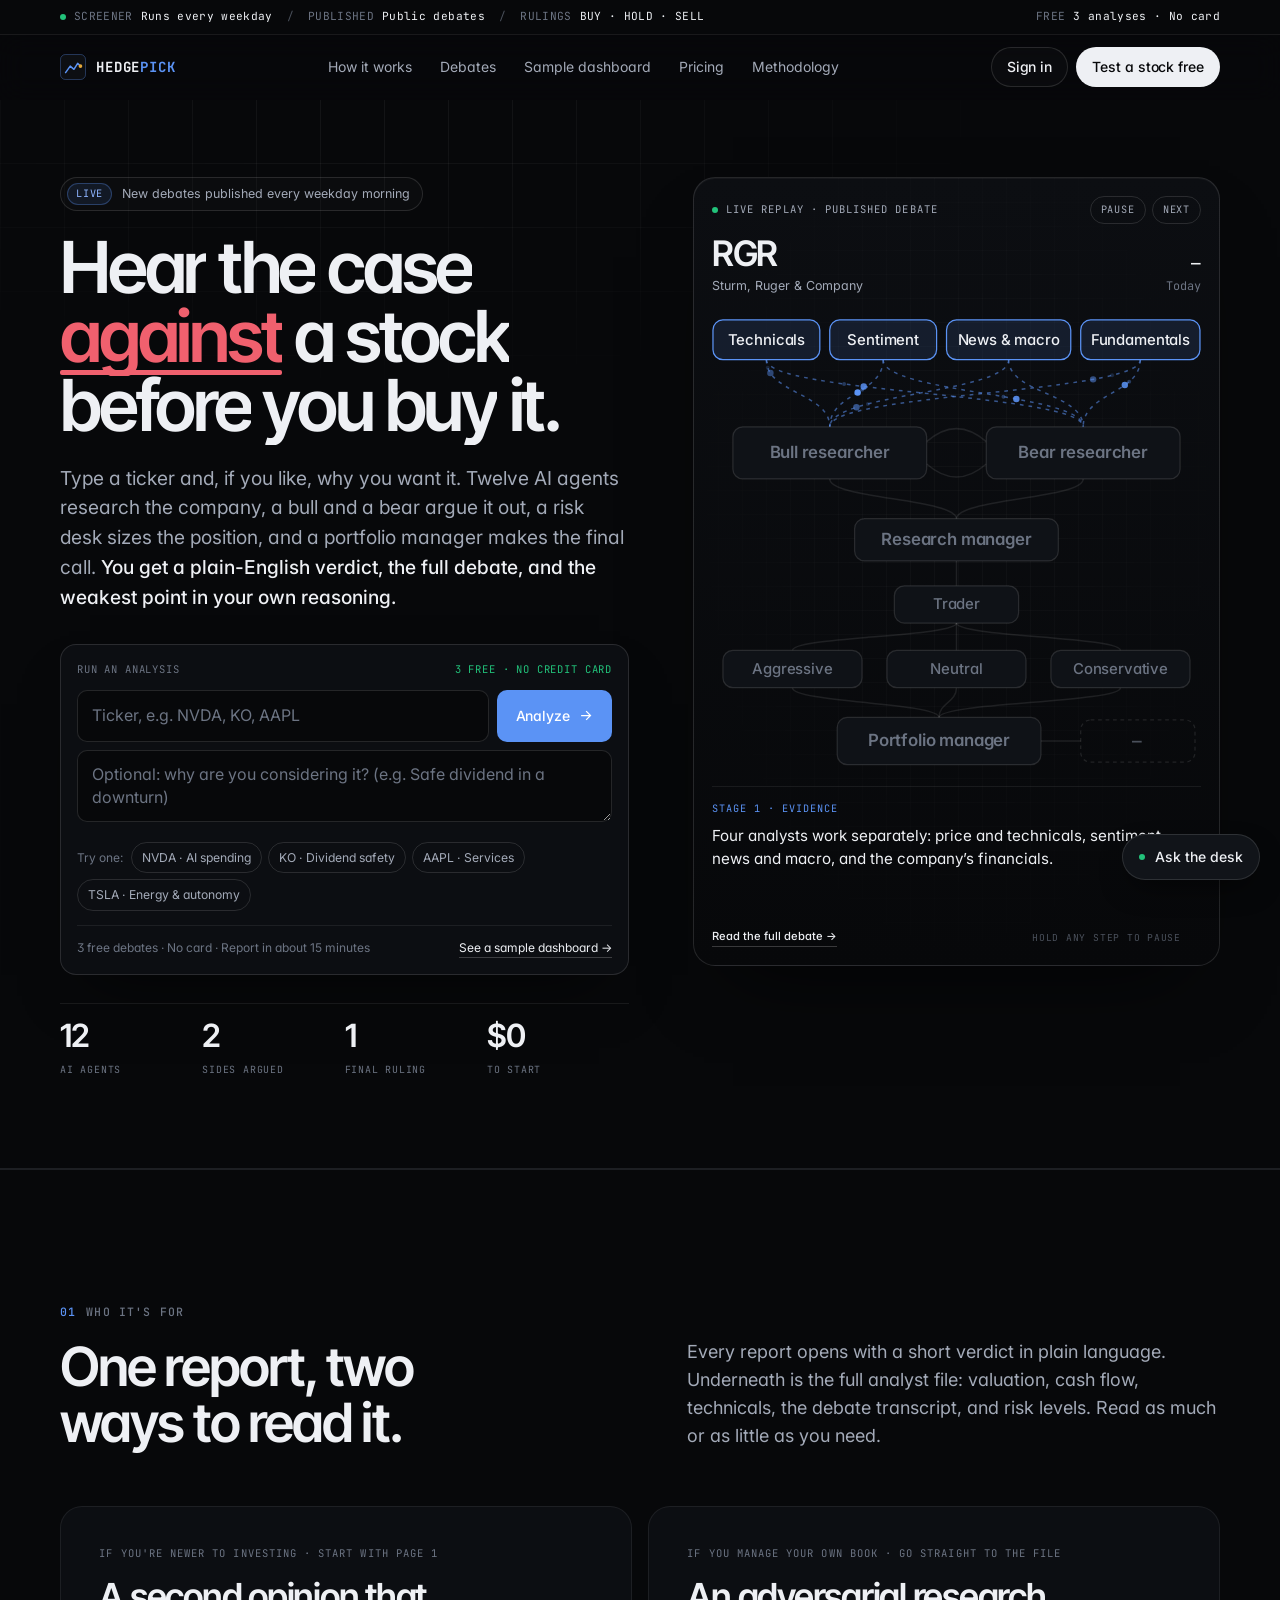
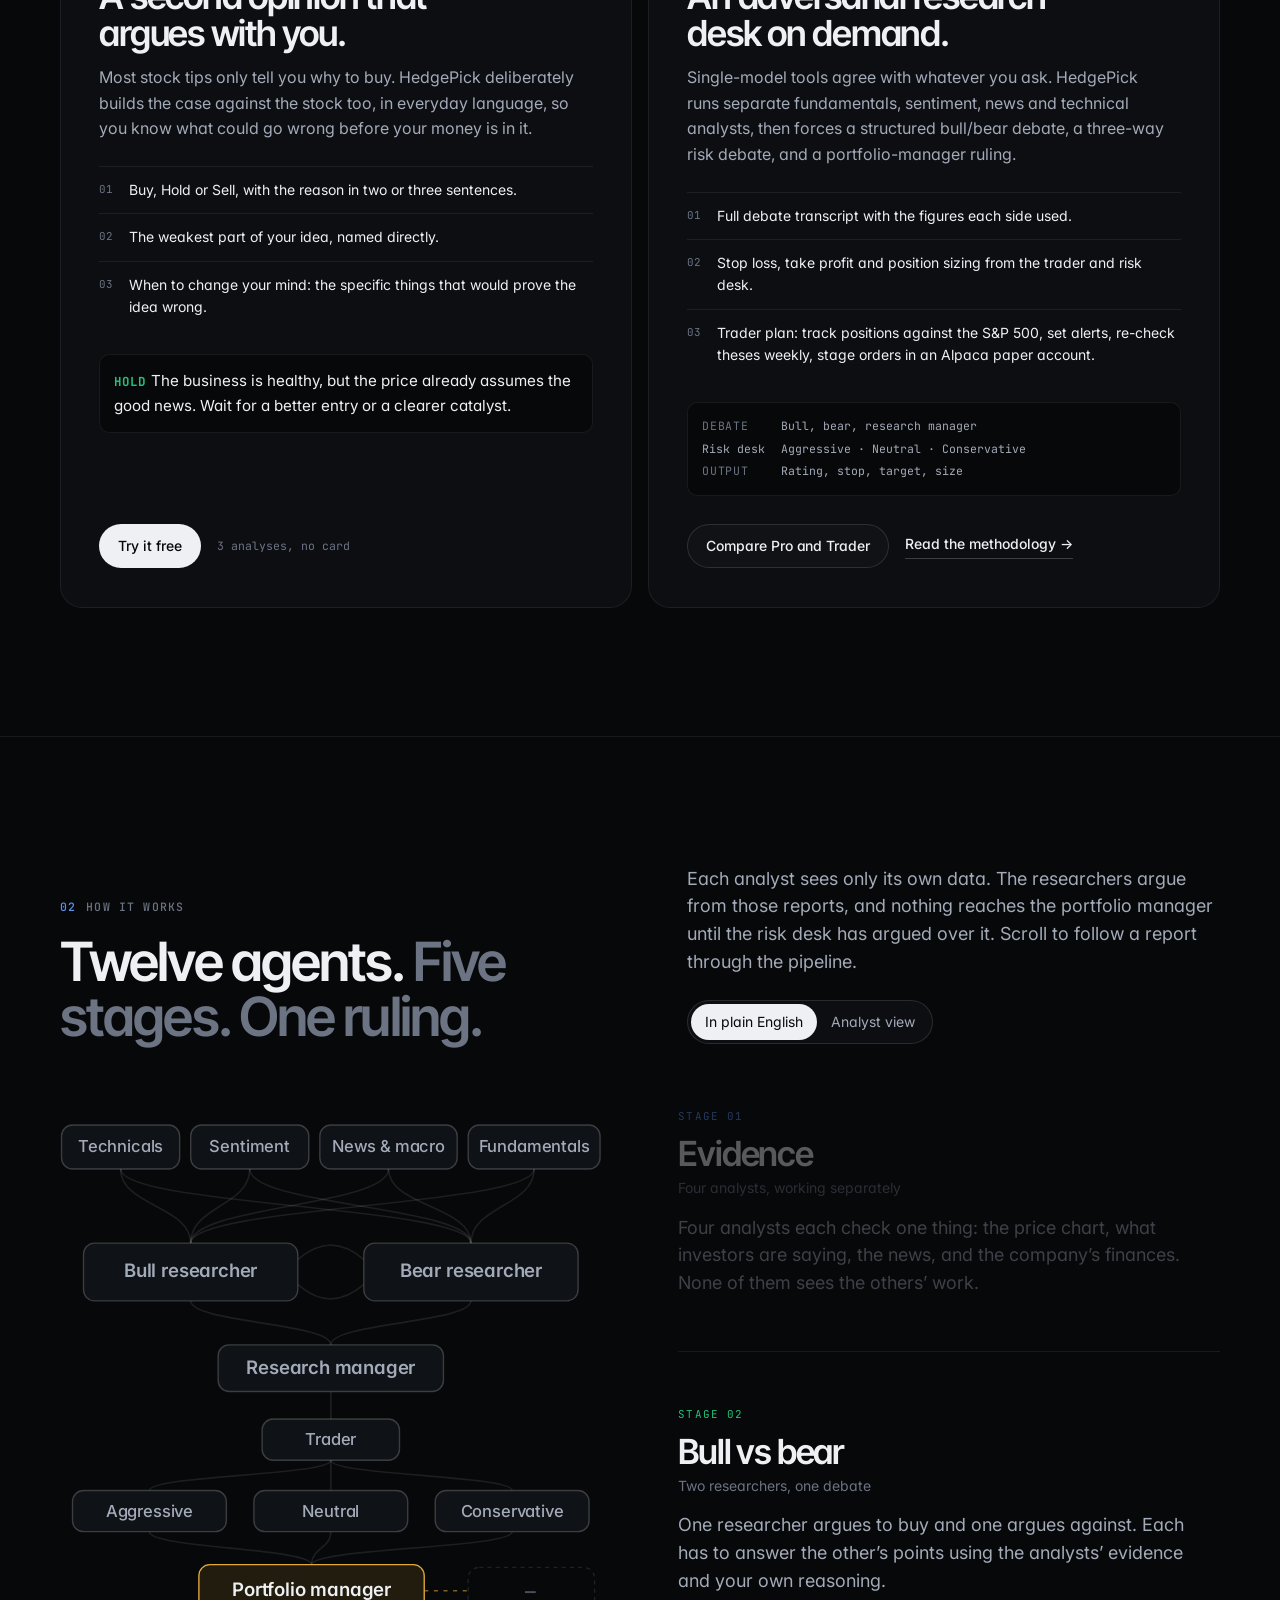
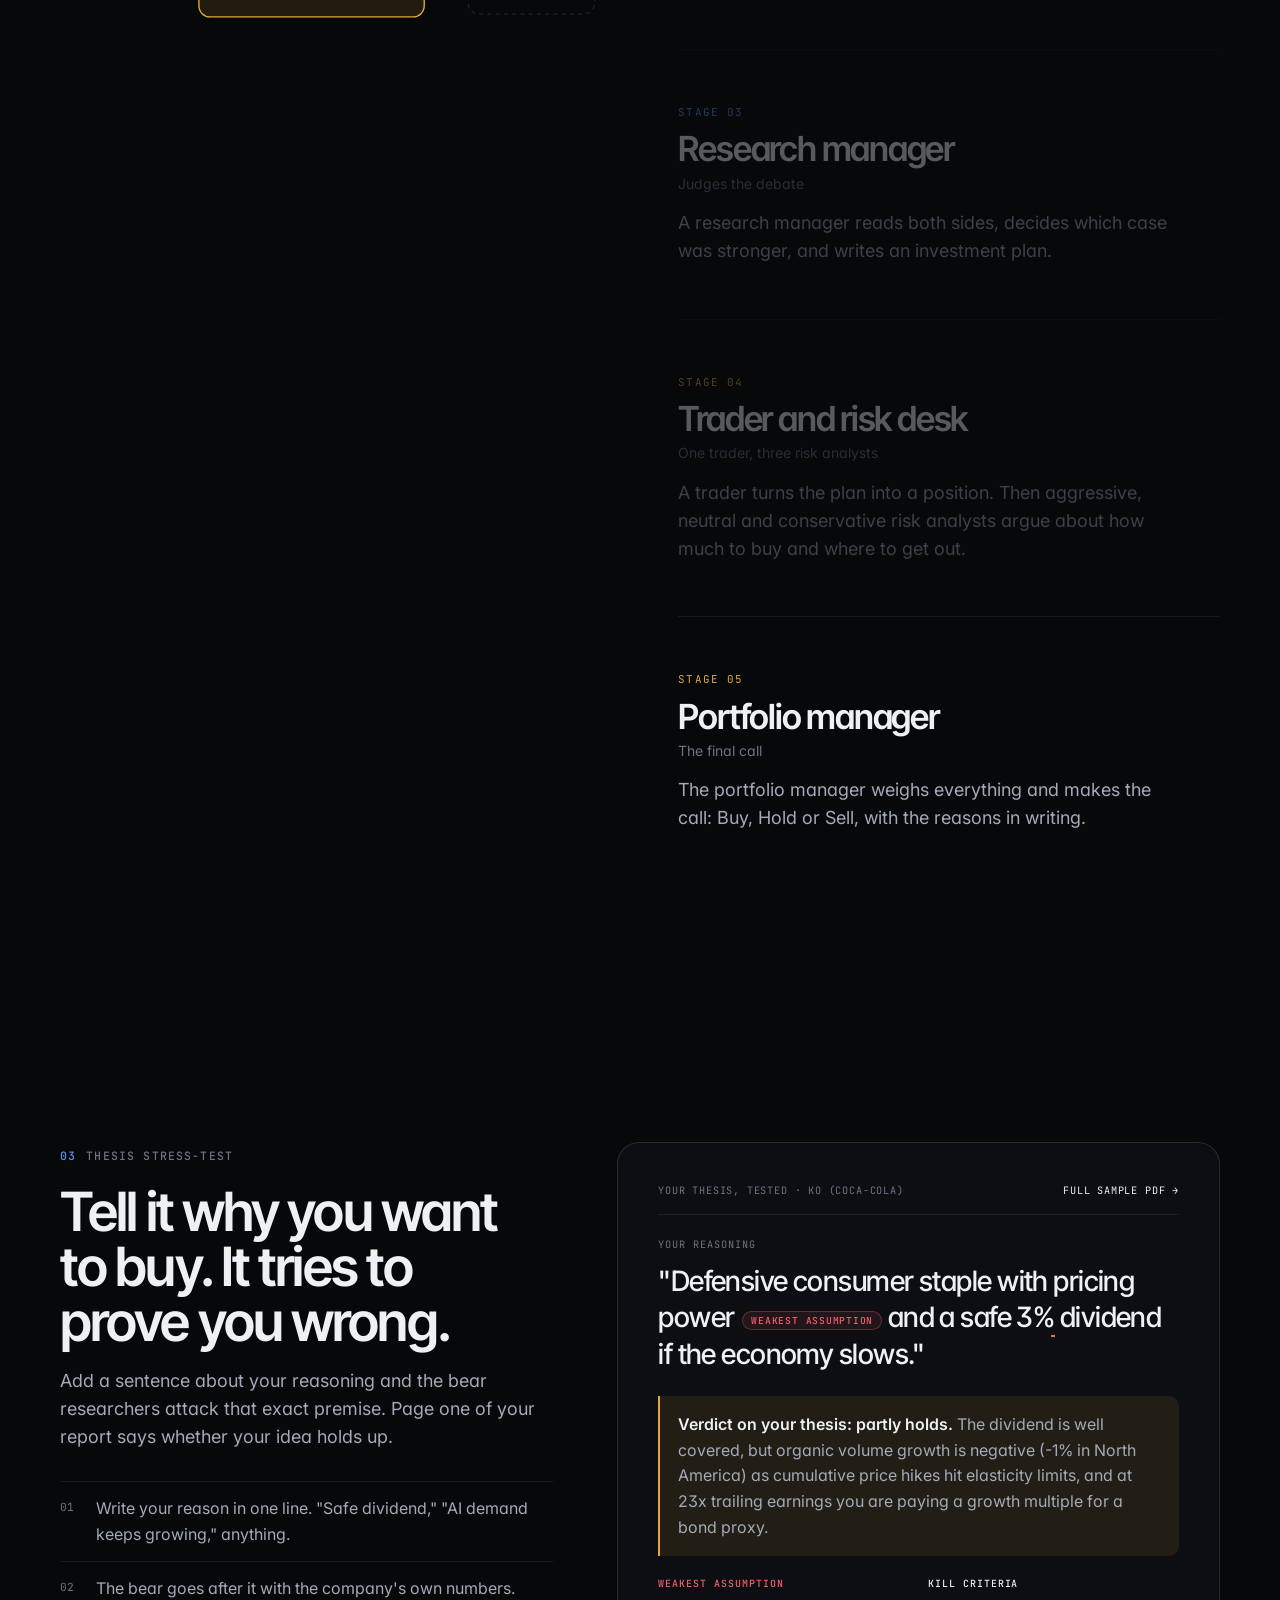
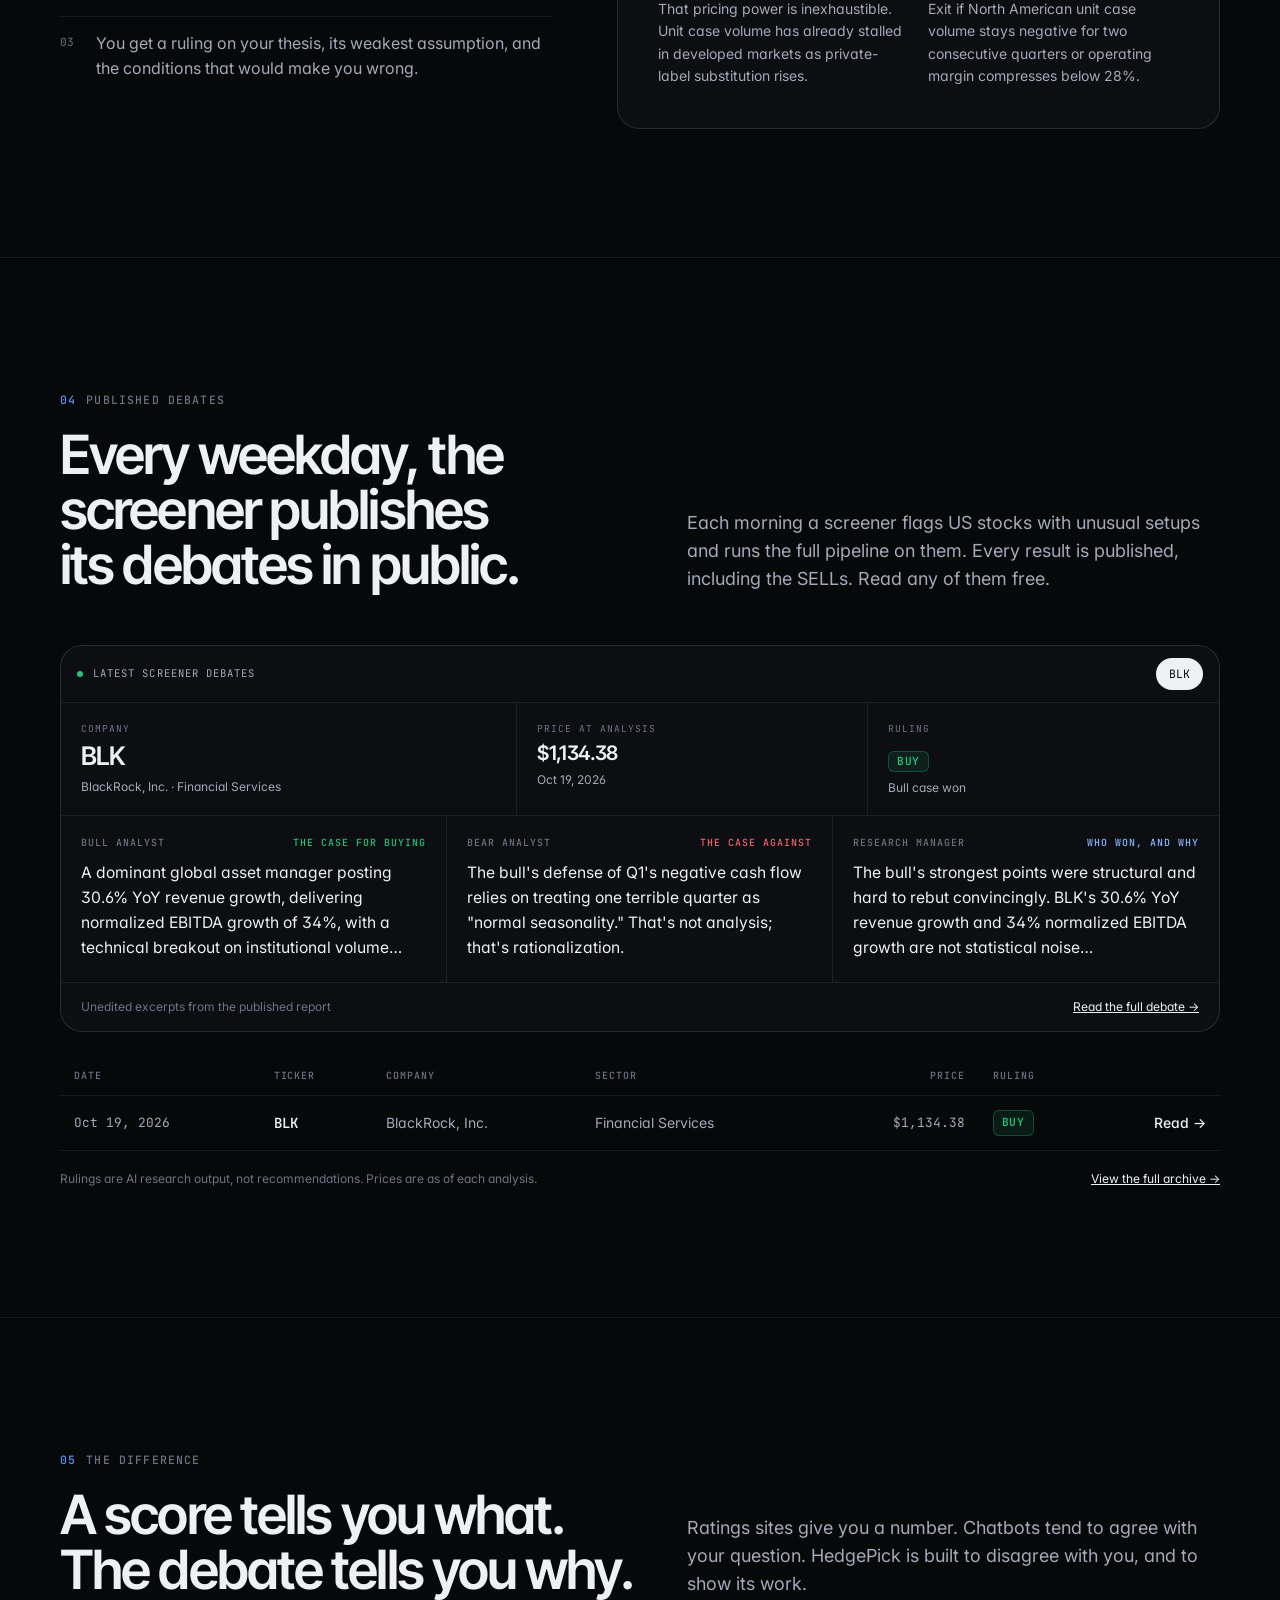
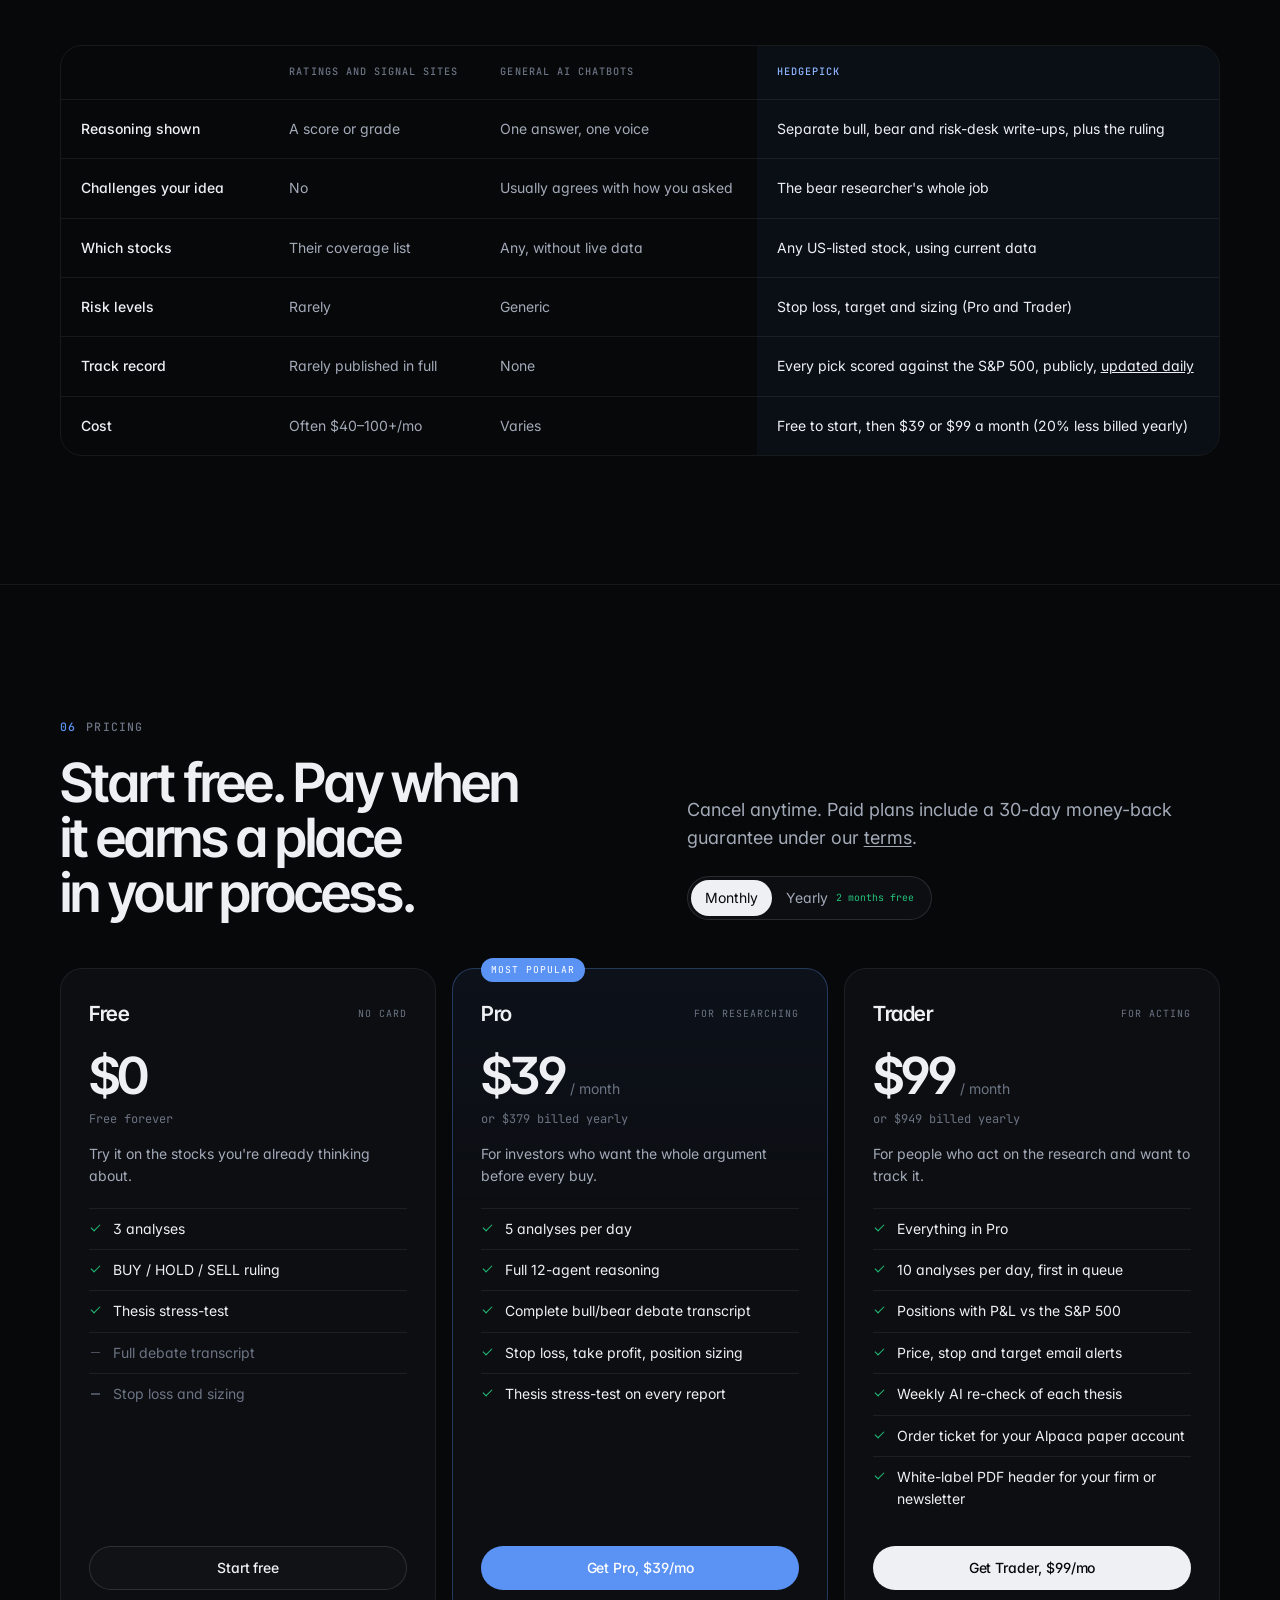
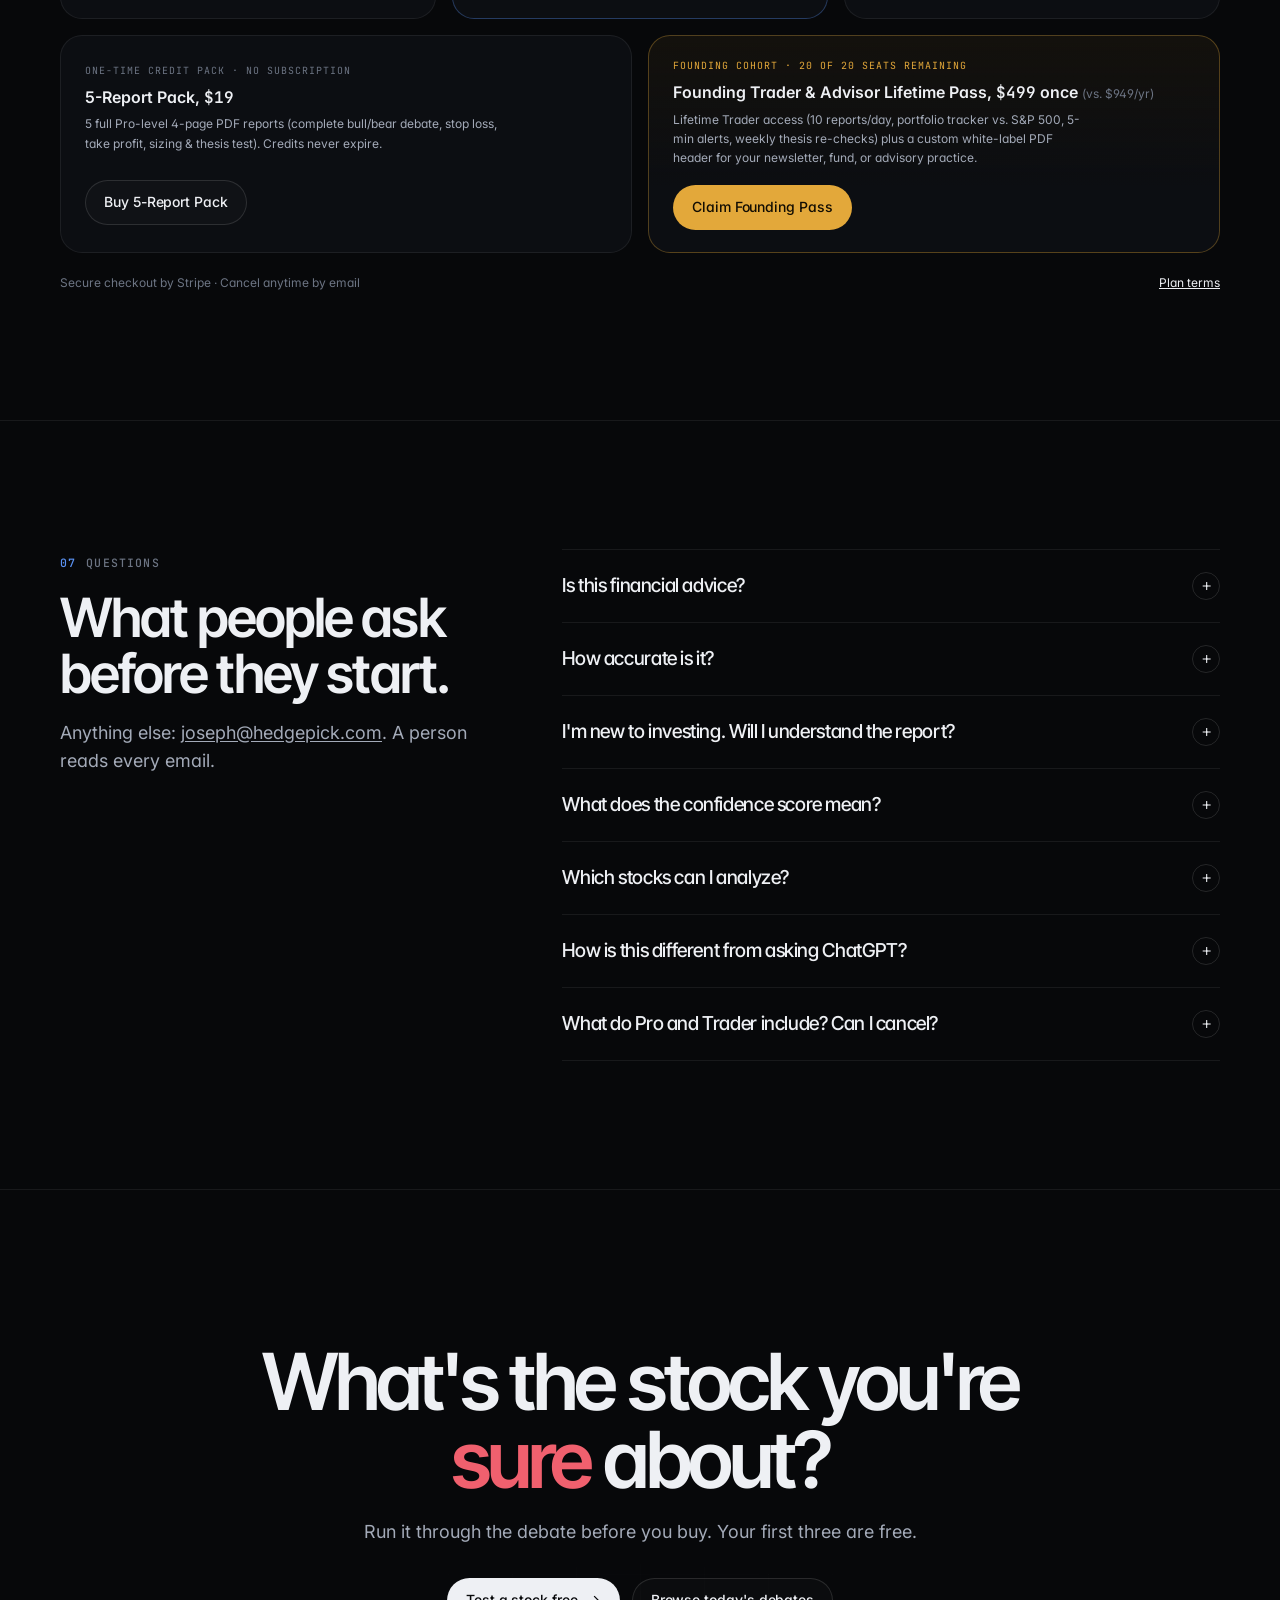
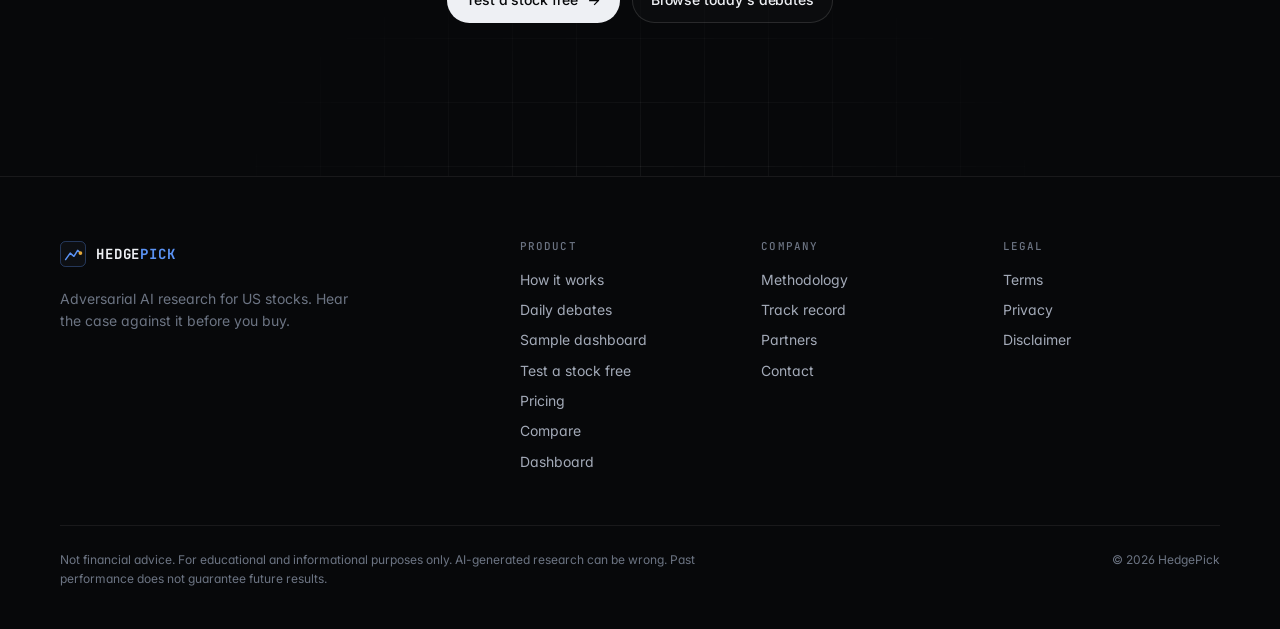
==== commit 346d6673: "Homepage: live track-record proof strip above pricing; track record row in comparison table" ====
--- a/index.html
+++ b/index.html
@@ -333,6 +333,17 @@
   .ht .x::after{transform:scaleX(1);animation:none}
   .tape-in{animation:none}.tape{overflow-x:auto}
 }
+
+/* track-record proof strip */
+.tr-strip{display:grid;grid-template-columns:auto 1fr auto;gap:6px 18px;align-items:center;margin:0 0 28px;padding:16px 20px;border:1px solid var(--line,rgba(127,127,127,.25));border-radius:12px;text-decoration:none;color:inherit;background:var(--paper,transparent)}
+.tr-strip[hidden]{display:none}
+.tr-strip:hover{border-color:var(--gold,#C9A84C)}
+.tr-k{font:600 11px/1 'JetBrains Mono',ui-monospace,monospace;letter-spacing:.08em;text-transform:uppercase;color:var(--gold,#C9A84C)}
+.tr-t{font-size:15px;line-height:1.45}
+.tr-t b{font-family:'JetBrains Mono',ui-monospace,monospace;font-weight:600}
+.tr-l{font-size:14px;font-weight:600;white-space:nowrap}
+.tr-n{grid-column:1/-1;font-size:11.5px;opacity:.6}
+@media(max-width:720px){.tr-strip{grid-template-columns:1fr}.tr-l{white-space:normal}}
 </style>
 </head>
 <body>
@@ -620,6 +631,7 @@
           <tr><td>Challenges your idea</td><td>No</td><td>Usually agrees with how you asked</td><td class="us">The bear researcher's whole job</td></tr>
           <tr><td>Which stocks</td><td>Their coverage list</td><td>Any, without live data</td><td class="us">Any US-listed stock, using current data</td></tr>
           <tr><td>Risk levels</td><td>Rarely</td><td>Generic</td><td class="us">Stop loss, target and sizing (Pro and Trader)</td></tr>
+          <tr><td>Track record</td><td>Rarely published in full</td><td>None</td><td class="us">Every pick scored against the S&amp;P 500, publicly, <a href="/track-record">updated daily</a></td></tr>
           <tr><td>Cost</td><td>Often $40–100+/mo</td><td>Varies</td><td class="us">Free to start, then $39 or $99 a month (20% less billed yearly)</td></tr>
         </tbody>
       </table>
@@ -640,6 +652,12 @@
         <div class="bill" style="margin-top:24px"><button type="button" class="on" data-bill="m" onclick="setBill('m')">Monthly</button><button type="button" data-bill="a" onclick="setBill('a')">Yearly <span class="sv">2 months free</span></button></div>
       </div>
     </div>
+    <a class="tr-strip rv" id="trStrip" href="/track-record" hidden>
+      <span class="tr-k">Track record</span>
+      <span class="tr-t">Model portfolio of the screener's top 5 daily picks, each held one month: <b id="trHp">–</b> vs <b id="trSpy">–</b> for the S&amp;P 500 on the same days, since June 2026.</span>
+      <span class="tr-l">Every pick, scored →</span>
+      <small class="tr-n">Hypothetical results before fees and slippage. Past performance does not predict future returns.</small>
+    </a>
     <div class="plans">
       <div class="plan rv">
         <div class="p-top"><span class="p-name">Free</span><span class="p-tag">No card</span></div>
@@ -1030,6 +1048,14 @@
     else{msg.style.color='var(--red)';msg.textContent=data.error||'Could not send a sign-in link.'}
   }catch(e){msg.style.color='var(--red)';msg.textContent='Network error. Please try again.'}
 }
+
+// Track-record strip: live numbers from the public scorecard; stays hidden if unavailable.
+(function(){var el=document.getElementById('trStrip');if(!el||!window.fetch)return;
+fetch(API+'/api/track-record').then(function(r){return r.ok?r.json():null}).then(function(d){
+ if(!d||!d.portfolio||!d.portfolio.hedgepick||!d.portfolio.hedgepick.length)return;
+ var h=d.portfolio.hedgepick,s=d.portfolio.spy,f=function(x){var p=(x-1)*100;return(p>=0?'+':'')+p.toFixed(1)+'%'};
+ document.getElementById('trHp').textContent=f(h[h.length-1]);document.getElementById('trSpy').textContent=f(s[s.length-1]);el.hidden=false;
+}).catch(function(){});})();
 </script>
 <script>fetch("https://web-production-45241.up.railway.app/api/founding-seats").then(r=>r.json()).then(d=>{var el=document.getElementById("fdSeatsLeft");if(el&&d&&typeof d.remaining==="number")el.textContent=d.remaining;}).catch(()=>{});</script>
 <script src="/assets/engine.js?v=5"></script>
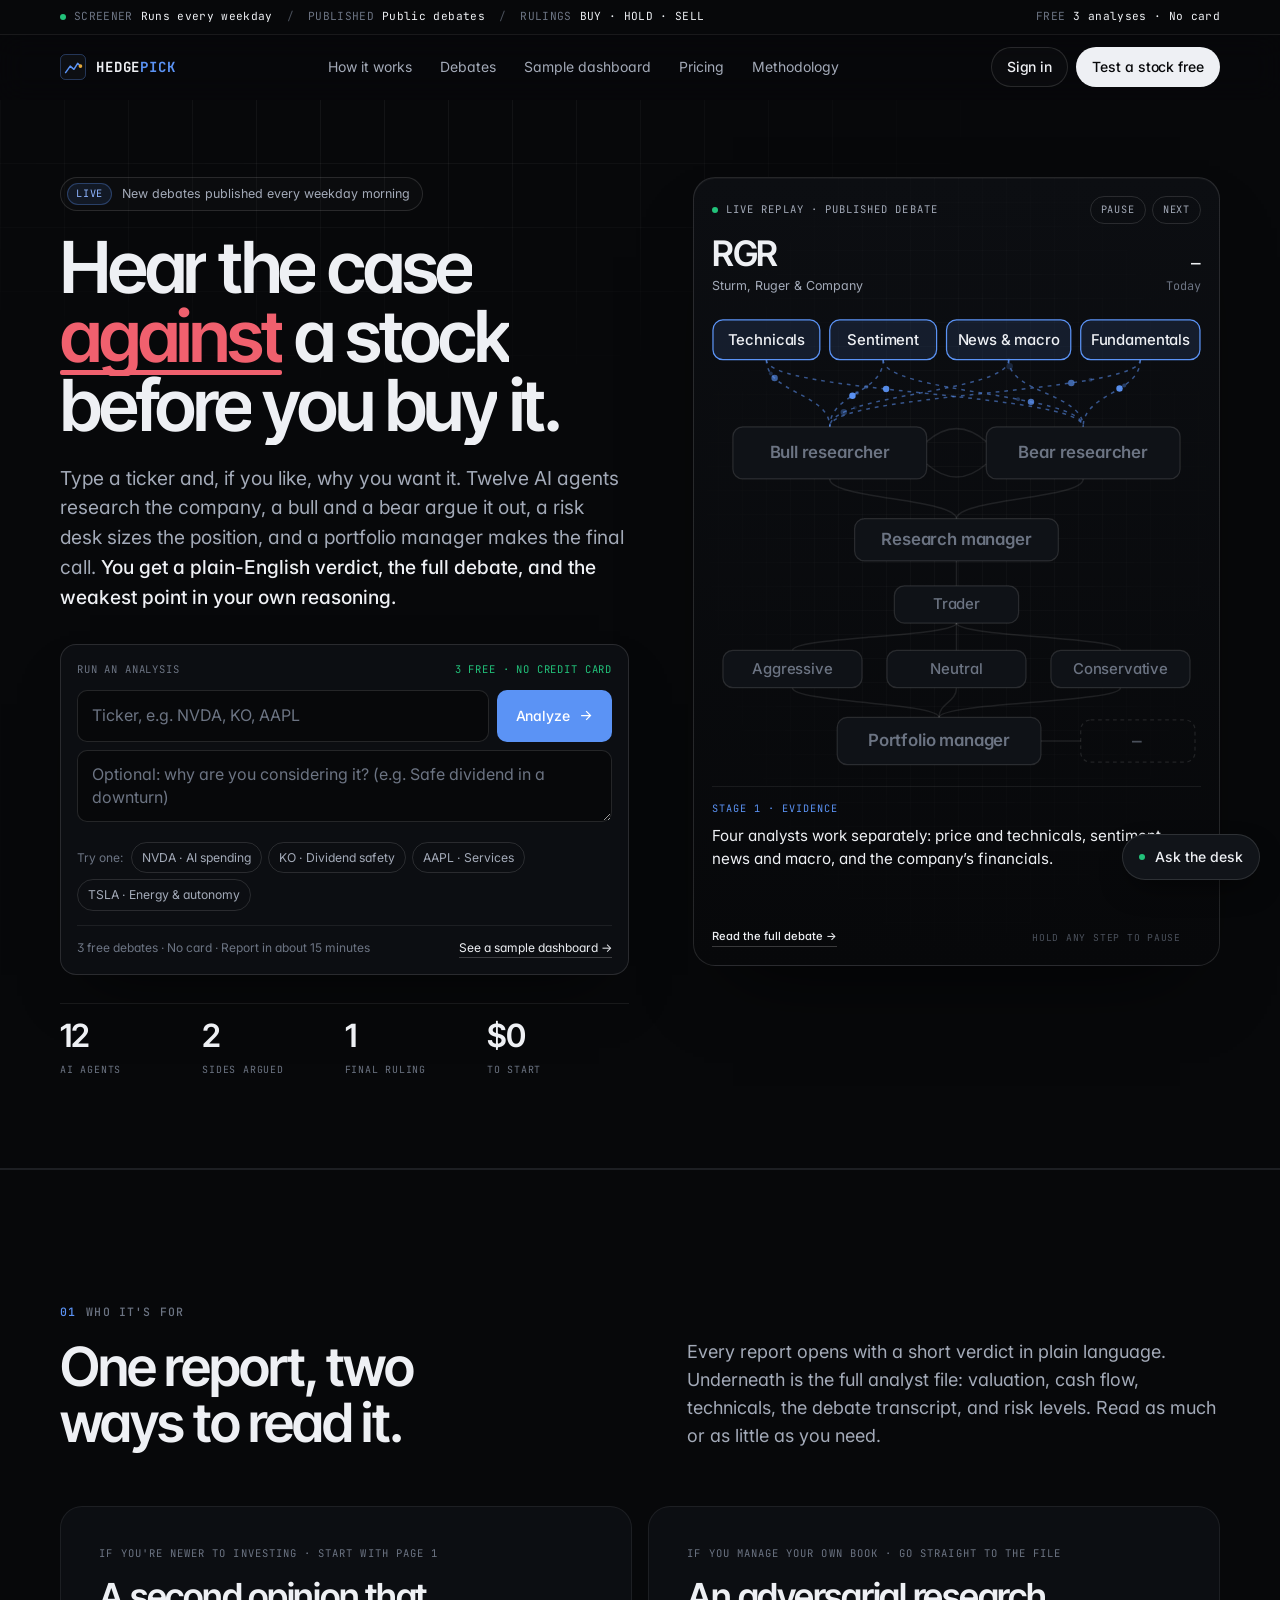
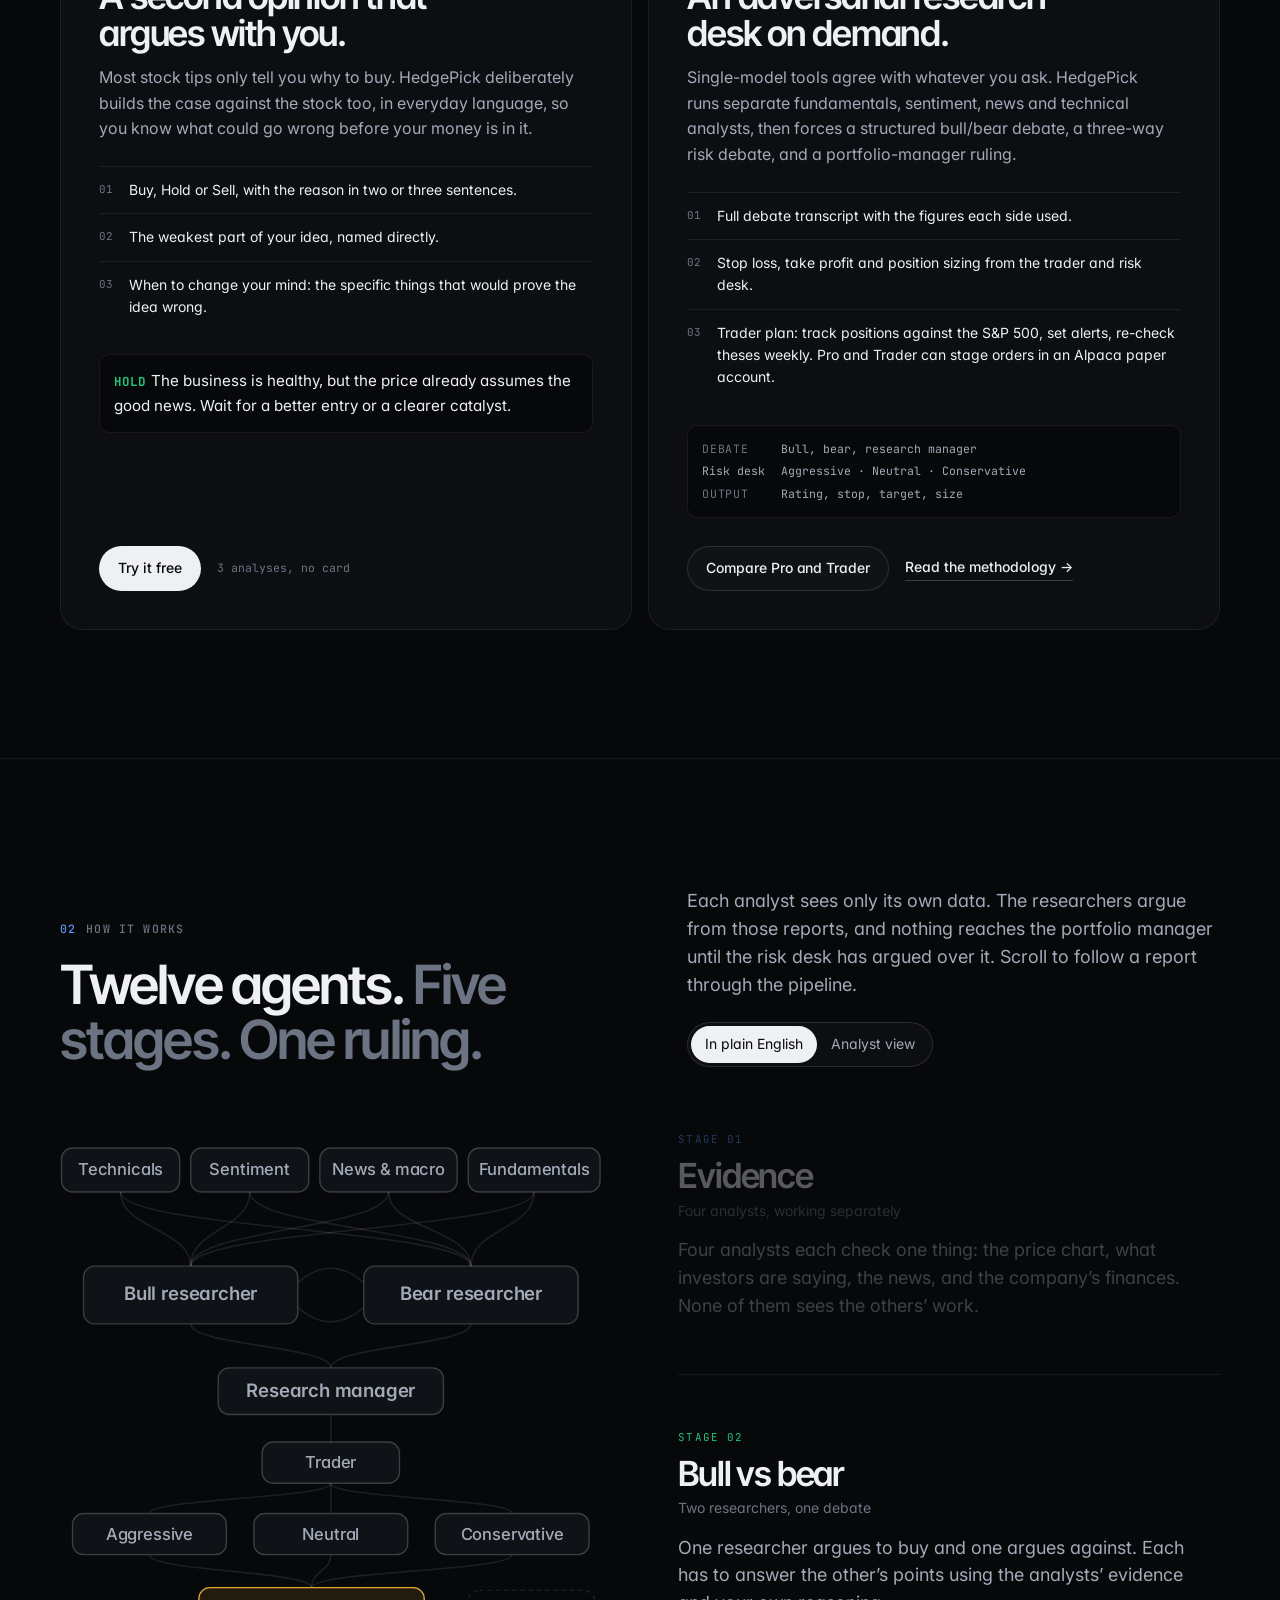
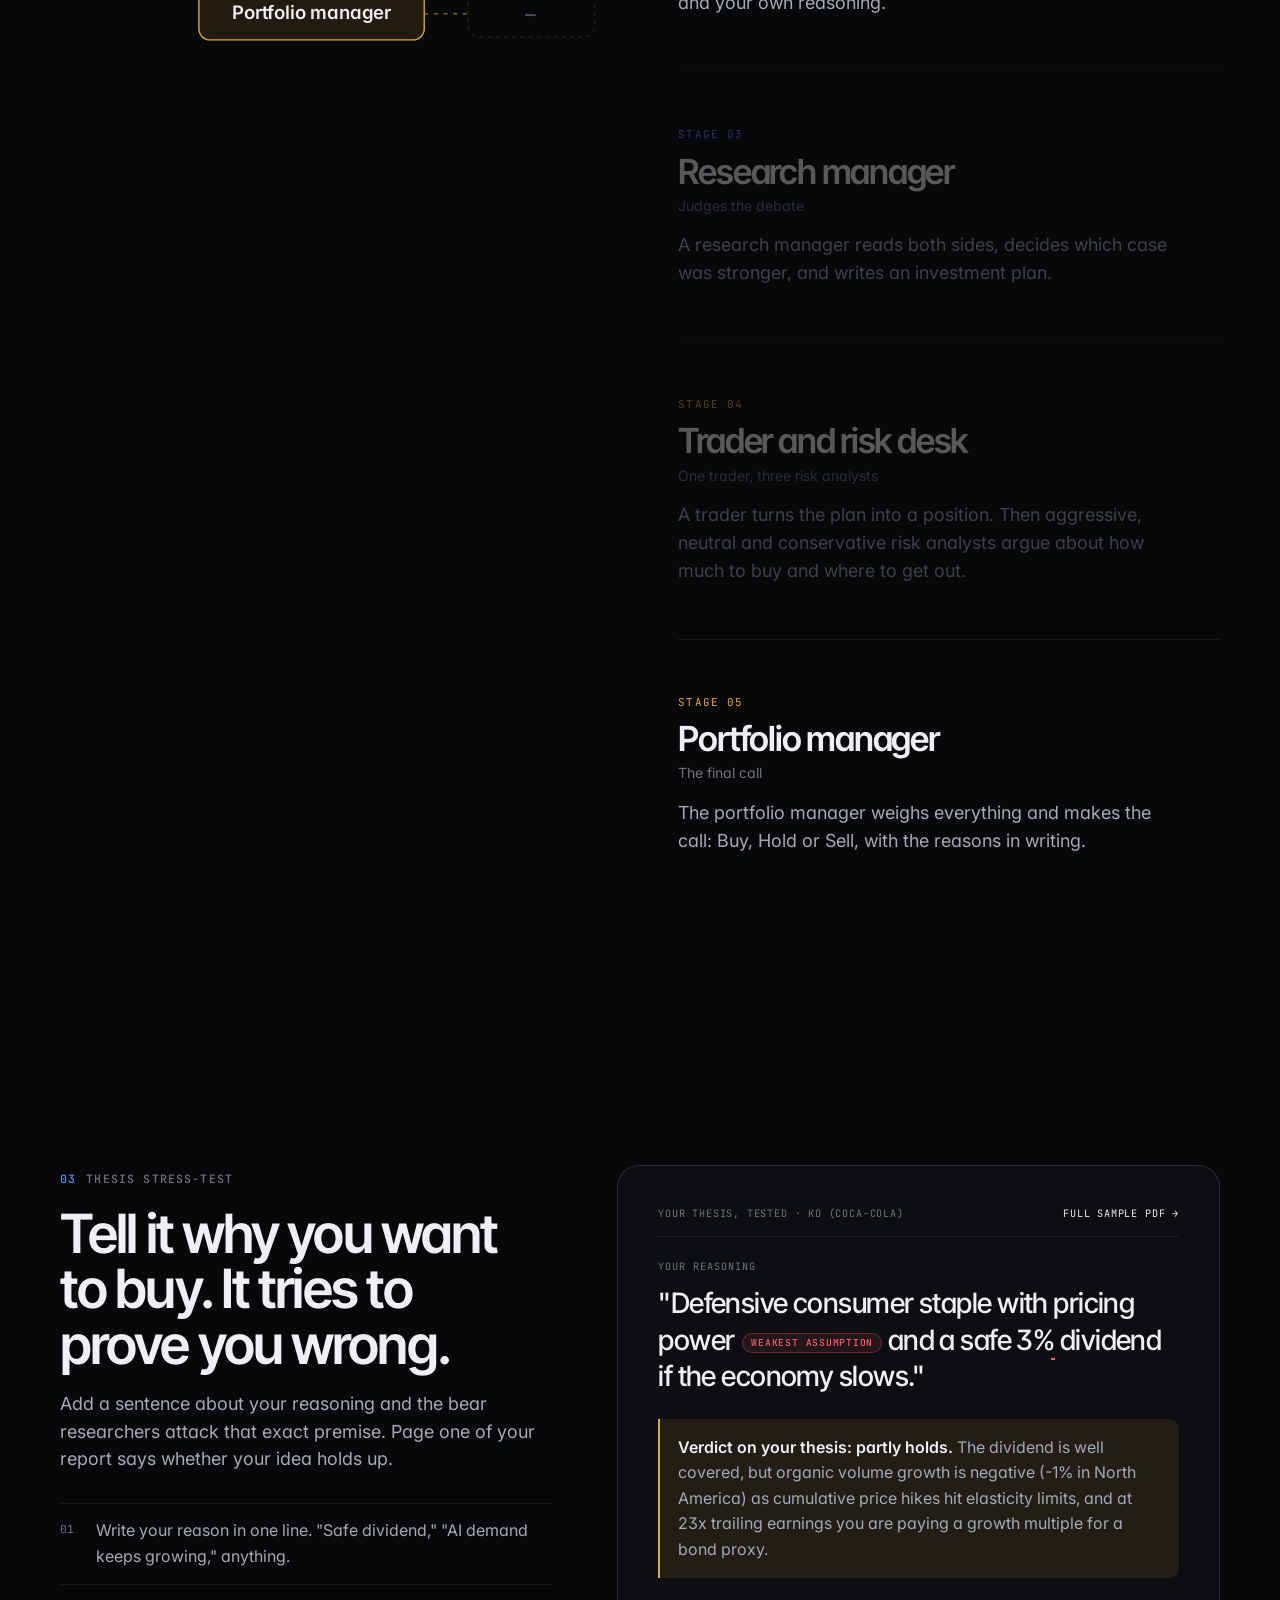
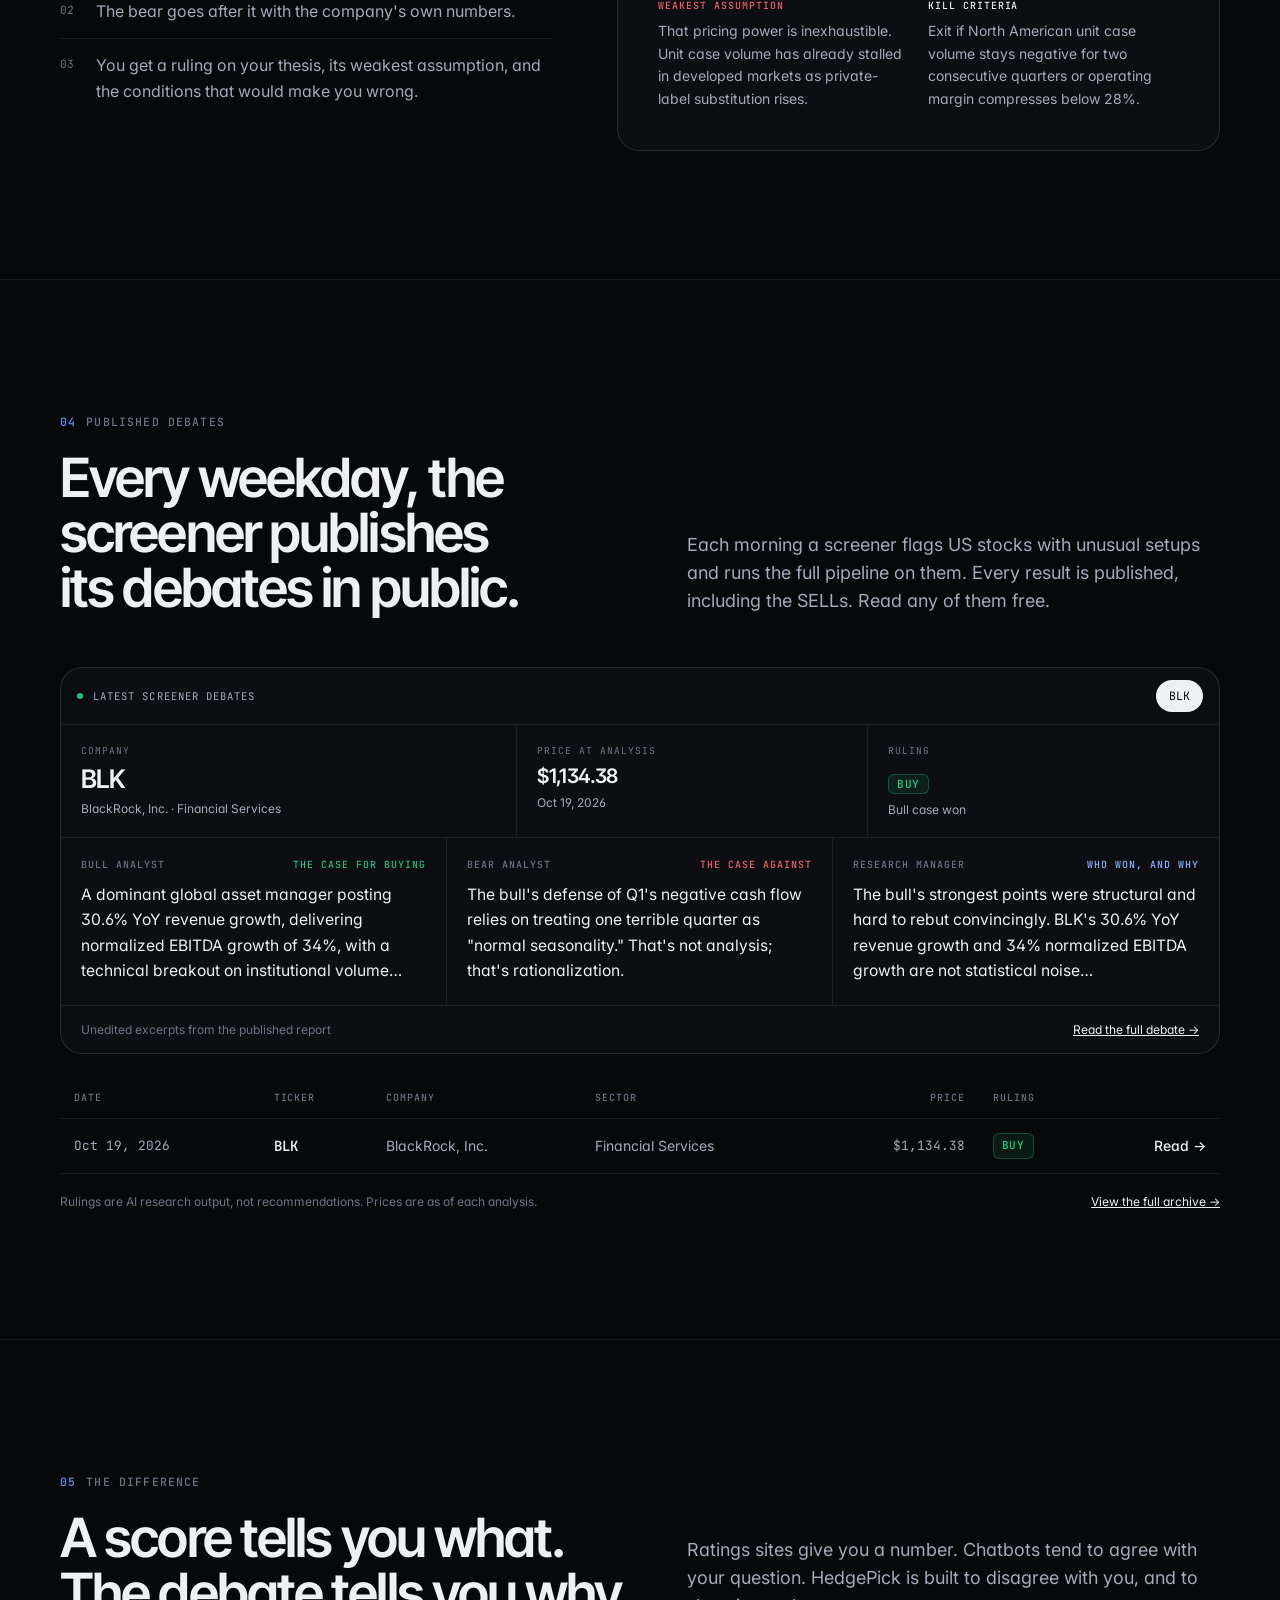
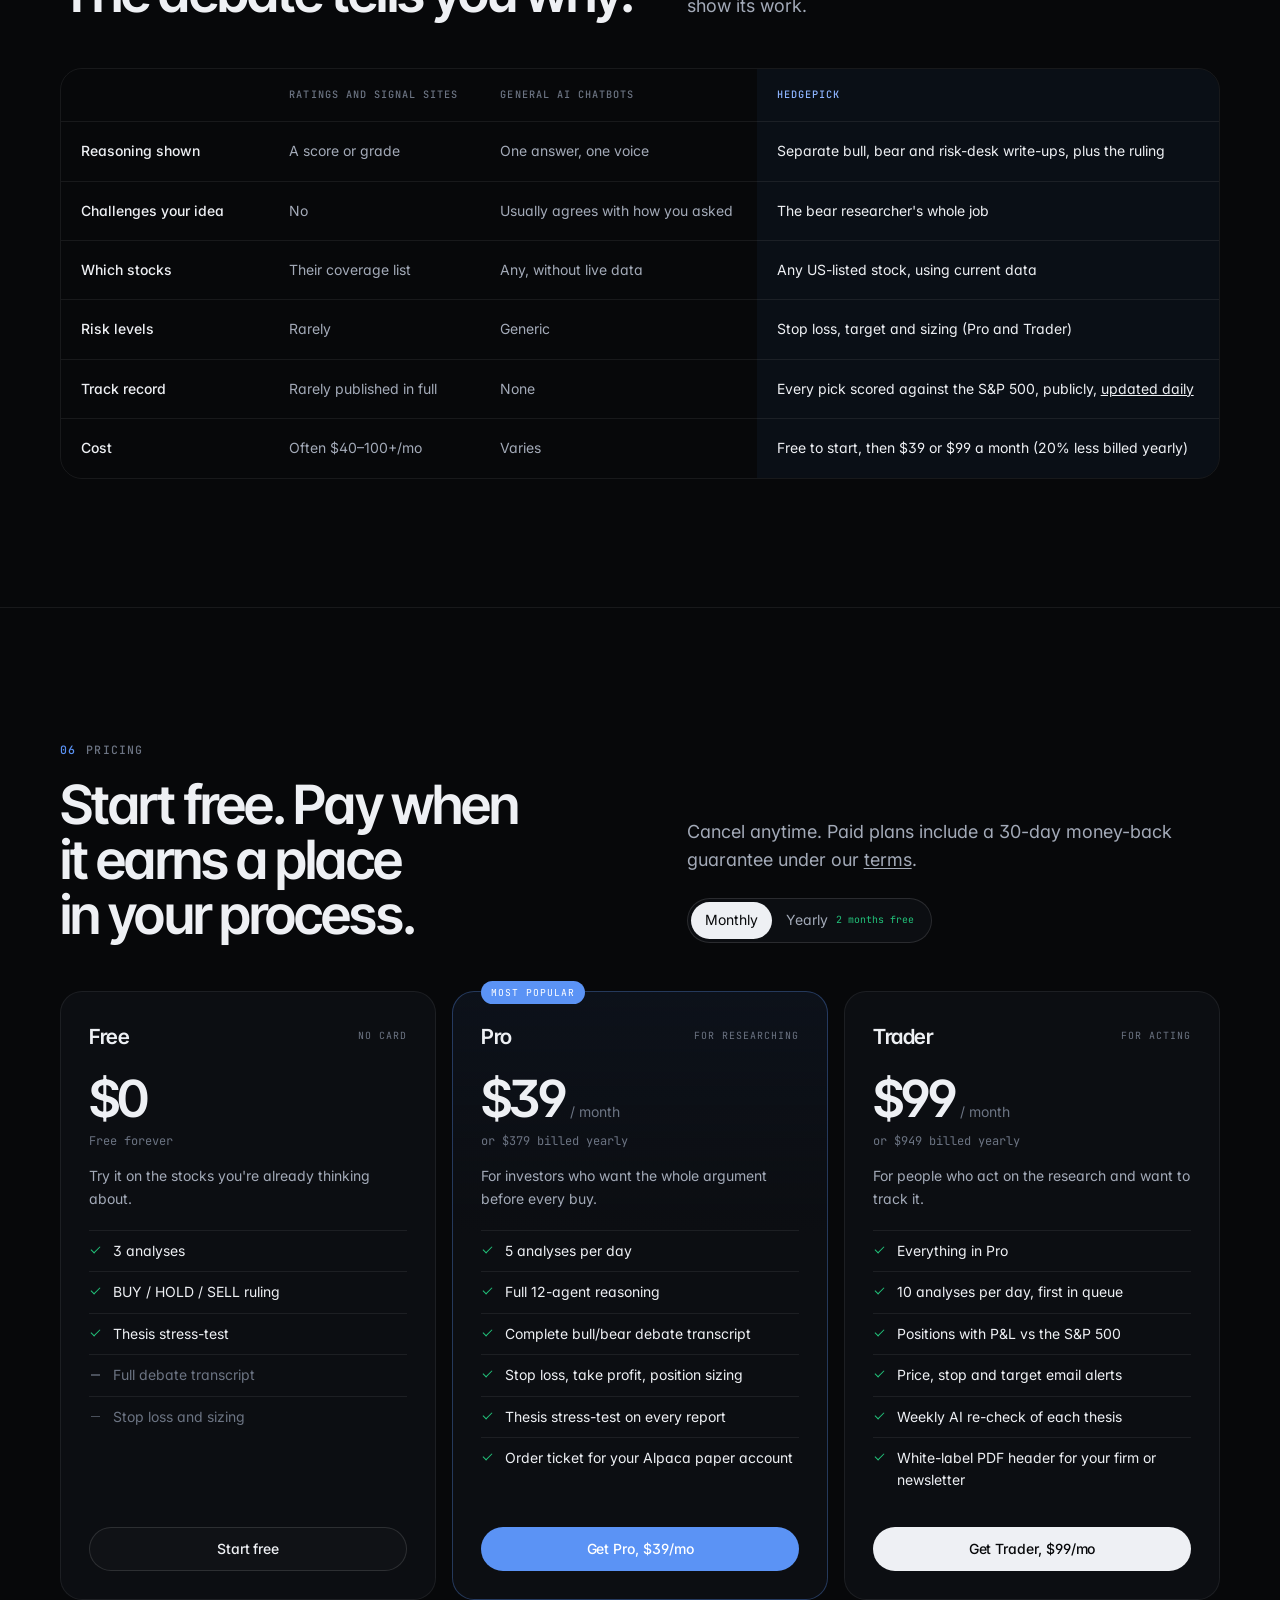
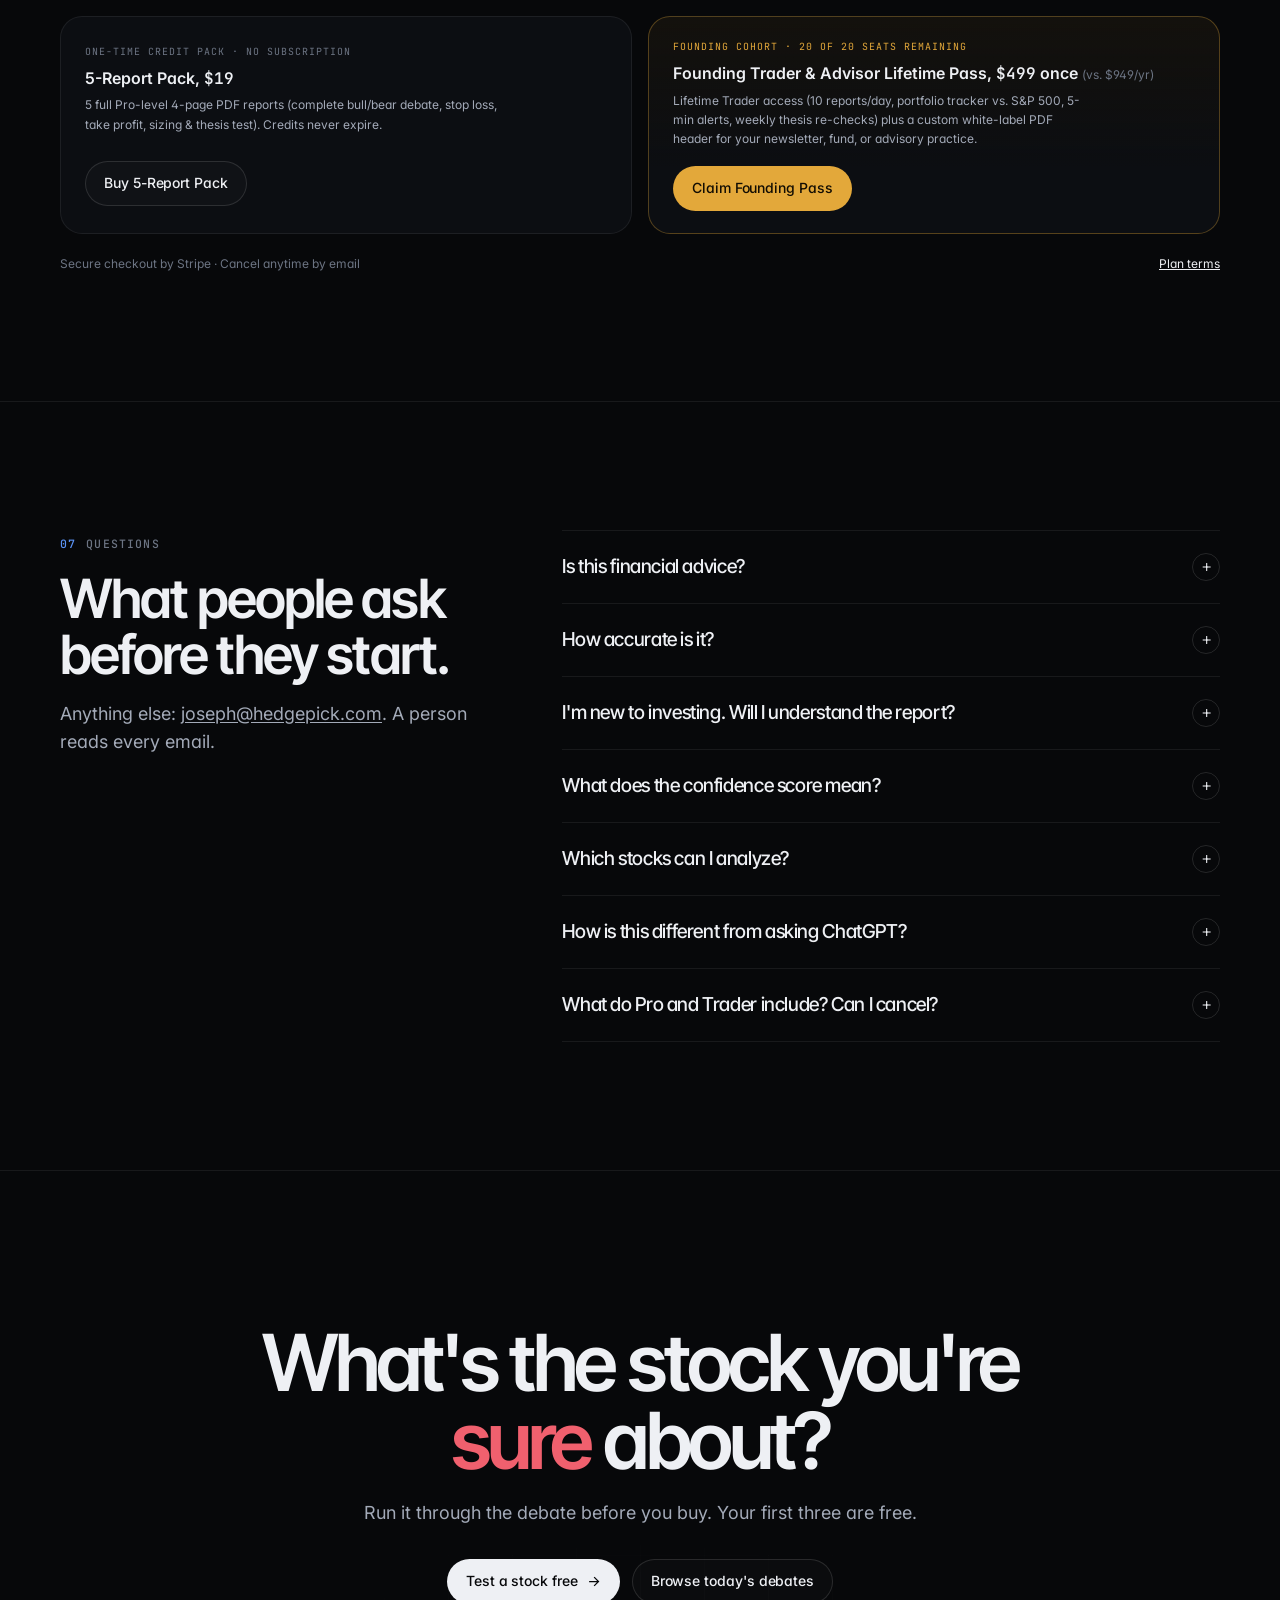
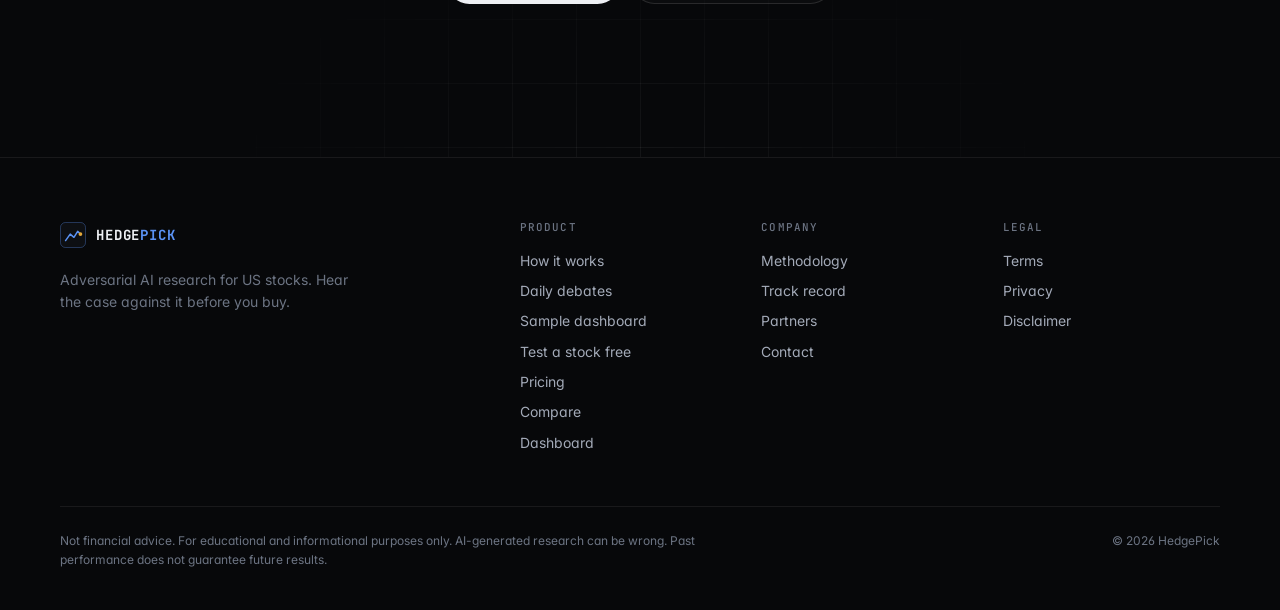
==== commit 19e17f5f: "Paper trading for Pro, Webull broker link, pricing copy Co-authored-by: Perplexity <noreply@perplexi" ====
--- a/index.html
+++ b/index.html
@@ -483,7 +483,7 @@
         <ul>
           <li><span>01</span>Full debate transcript with the figures each side used.</li>
           <li><span>02</span>Stop loss, take profit and position sizing from the trader and risk desk.</li>
-          <li><span>03</span>Trader plan: track positions against the S&amp;P 500, set alerts, re-check theses weekly, stage orders in an Alpaca paper account.</li>
+          <li><span>03</span>Trader plan: track positions against the S&amp;P 500, set alerts, re-check theses weekly. Pro and Trader can stage orders in an Alpaca paper account.</li>
         </ul>
         <div class="mini"><div class="mini-pro"><span>Debate</span>Bull, bear, research manager<span>Risk desk</span>Aggressive · Neutral · Conservative<span>Output</span>Rating, stop, target, size</div></div>
         <div class="acts"><a href="#pricing" class="btn btn-ghost">Compare Pro and Trader</a><a href="/system" class="lnk">Read the methodology →</a></div>
@@ -672,7 +672,7 @@
         <div class="p-price"><span class="n" data-m="$39" data-a="$379">$39</span><span class="per" data-m="/ month" data-a="/ year">/ month</span></div>
         <div class="p-sub" data-m="or $379 billed yearly" data-a="about $31.58 a month">or $379 billed yearly</div>
         <p class="p-for">For investors who want the whole argument before every buy.</p>
-        <ul class="p-list"><li>5 analyses per day</li><li>Full 12-agent reasoning</li><li>Complete bull/bear debate transcript</li><li>Stop loss, take profit, position sizing</li><li>Thesis stress-test on every report</li></ul>
+        <ul class="p-list"><li>5 analyses per day</li><li>Full 12-agent reasoning</li><li>Complete bull/bear debate transcript</li><li>Stop loss, take profit, position sizing</li><li>Thesis stress-test on every report</li><li>Order ticket for your Alpaca paper account</li></ul>
         <a href="https://buy.stripe.com/9B6cN70K9gSJgv14Er4AU06" class="btn btn-blue" data-plan="pro" data-m="https://buy.stripe.com/9B6cN70K9gSJgv14Er4AU06" data-a="https://buy.stripe.com/aFaeVffF31XPemT0ob4AU07" data-lm="Get Pro, $39/mo" data-la="Get Pro, $379/yr">Get Pro, $39/mo</a>
       </div>
       <div class="plan rv">
@@ -680,7 +680,7 @@
         <div class="p-price"><span class="n" data-m="$99" data-a="$949">$99</span><span class="per" data-m="/ month" data-a="/ year">/ month</span></div>
         <div class="p-sub" data-m="or $949 billed yearly" data-a="about $79.08 a month">or $949 billed yearly</div>
         <p class="p-for">For people who act on the research and want to track it.</p>
-        <ul class="p-list"><li>Everything in Pro</li><li>10 analyses per day, first in queue</li><li>Positions with P&amp;L vs the S&amp;P 500</li><li>Price, stop and target email alerts</li><li>Weekly AI re-check of each thesis</li><li>Order ticket for your Alpaca paper account</li><li>White-label PDF header for your firm or newsletter</li></ul>
+        <ul class="p-list"><li>Everything in Pro</li><li>10 analyses per day, first in queue</li><li>Positions with P&amp;L vs the S&amp;P 500</li><li>Price, stop and target email alerts</li><li>Weekly AI re-check of each thesis</li><li>White-label PDF header for your firm or newsletter</li></ul>
         <a href="https://buy.stripe.com/dRmcN79gF7i9emTfj54AU08" class="btn btn-pri" data-plan="trader" data-m="https://buy.stripe.com/dRmcN79gF7i9emTfj54AU08" data-a="https://buy.stripe.com/eVq14pcsRbyp3If5Iv4AU09" data-lm="Get Trader, $99/mo" data-la="Get Trader, $949/yr">Get Trader, $99/mo</a>
       </div>
     </div>
@@ -721,7 +721,7 @@
       <div class="fi"><button class="fqb" onclick="faq(this)" aria-expanded="false">What does the confidence score mean?<span class="ic">+</span></button><div class="fa"><div>It's the AI's own rating of how one-sided the evidence looked after the debate. A high score means the bull and bear cases weren't close. It is not a probability that the stock will go up or down, and it hasn't been checked against real outcomes.</div></div></div>
       <div class="fi"><button class="fqb" onclick="faq(this)" aria-expanded="false">Which stocks can I analyze?<span class="ic">+</span></button><div class="fa"><div>Any US-listed equity on a major exchange, from mega-caps to small caps. Coverage of ETFs and foreign listings is limited and results may be thinner.</div></div></div>
       <div class="fi"><button class="fqb" onclick="faq(this)" aria-expanded="false">How is this different from asking ChatGPT?<span class="ic">+</span></button><div class="fa"><div>A chatbot gives you one model's answer, and it tends to follow the framing of your question. HedgePick runs specialised analysts on current data, then forces a structured bull-versus-bear debate and a separate three-way risk debate before a portfolio manager rules. It is designed to push back on you.</div></div></div>
-      <div class="fi"><button class="fqb" onclick="faq(this)" aria-expanded="false">What do Pro and Trader include? Can I cancel?<span class="ic">+</span></button><div class="fa"><div>Pro ($39/month, or $379/year): 5 analyses a day, full reasoning, the complete debate transcript, stop loss and take profit levels, and position sizing. Trader ($99/month, or $949/year) adds position tracking against the S&amp;P 500, price and stop alerts, a weekly AI re-check of every thesis you hold, and an order ticket that sends trades to your own Alpaca paper account after you confirm them. Cancel anytime by emailing joseph@hedgepick.com. No contract, no fee.</div></div></div>
+      <div class="fi"><button class="fqb" onclick="faq(this)" aria-expanded="false">What do Pro and Trader include? Can I cancel?<span class="ic">+</span></button><div class="fa"><div>Pro ($39/month, or $379/year): 5 analyses a day, full reasoning, the complete debate transcript, stop loss and take profit levels, position sizing, and an order ticket that sends trades to your own Alpaca paper account after you confirm them. Trader ($99/month, or $949/year) adds position tracking against the S&amp;P 500, price and stop alerts, and a weekly AI re-check of every thesis you hold. Cancel anytime by emailing joseph@hedgepick.com. No contract, no fee.</div></div></div>
     </div>
   </div>
 </section>
--- a/assets/hp.css
+++ b/assets/hp.css
@@ -99,6 +99,7 @@
 .mmenu.open{opacity:1;pointer-events:auto;transform:none}
 .mmenu a{font-family:var(--display);font-size:1.7rem;font-weight:600;letter-spacing:-.03em;text-decoration:none;padding:12px 0;border-bottom:1px solid var(--line);color:var(--t1)}
 .mmenu .btn{font-family:var(--sans);font-size:var(--base);margin-top:20px;border-bottom:0;letter-spacing:0;font-weight:500}
+.mmenu a.btn-pri{color:#07080a;text-align:center}
 
 /* Sections */
 .sec{padding:clamp(80px,10vw,140px) 0;position:relative}
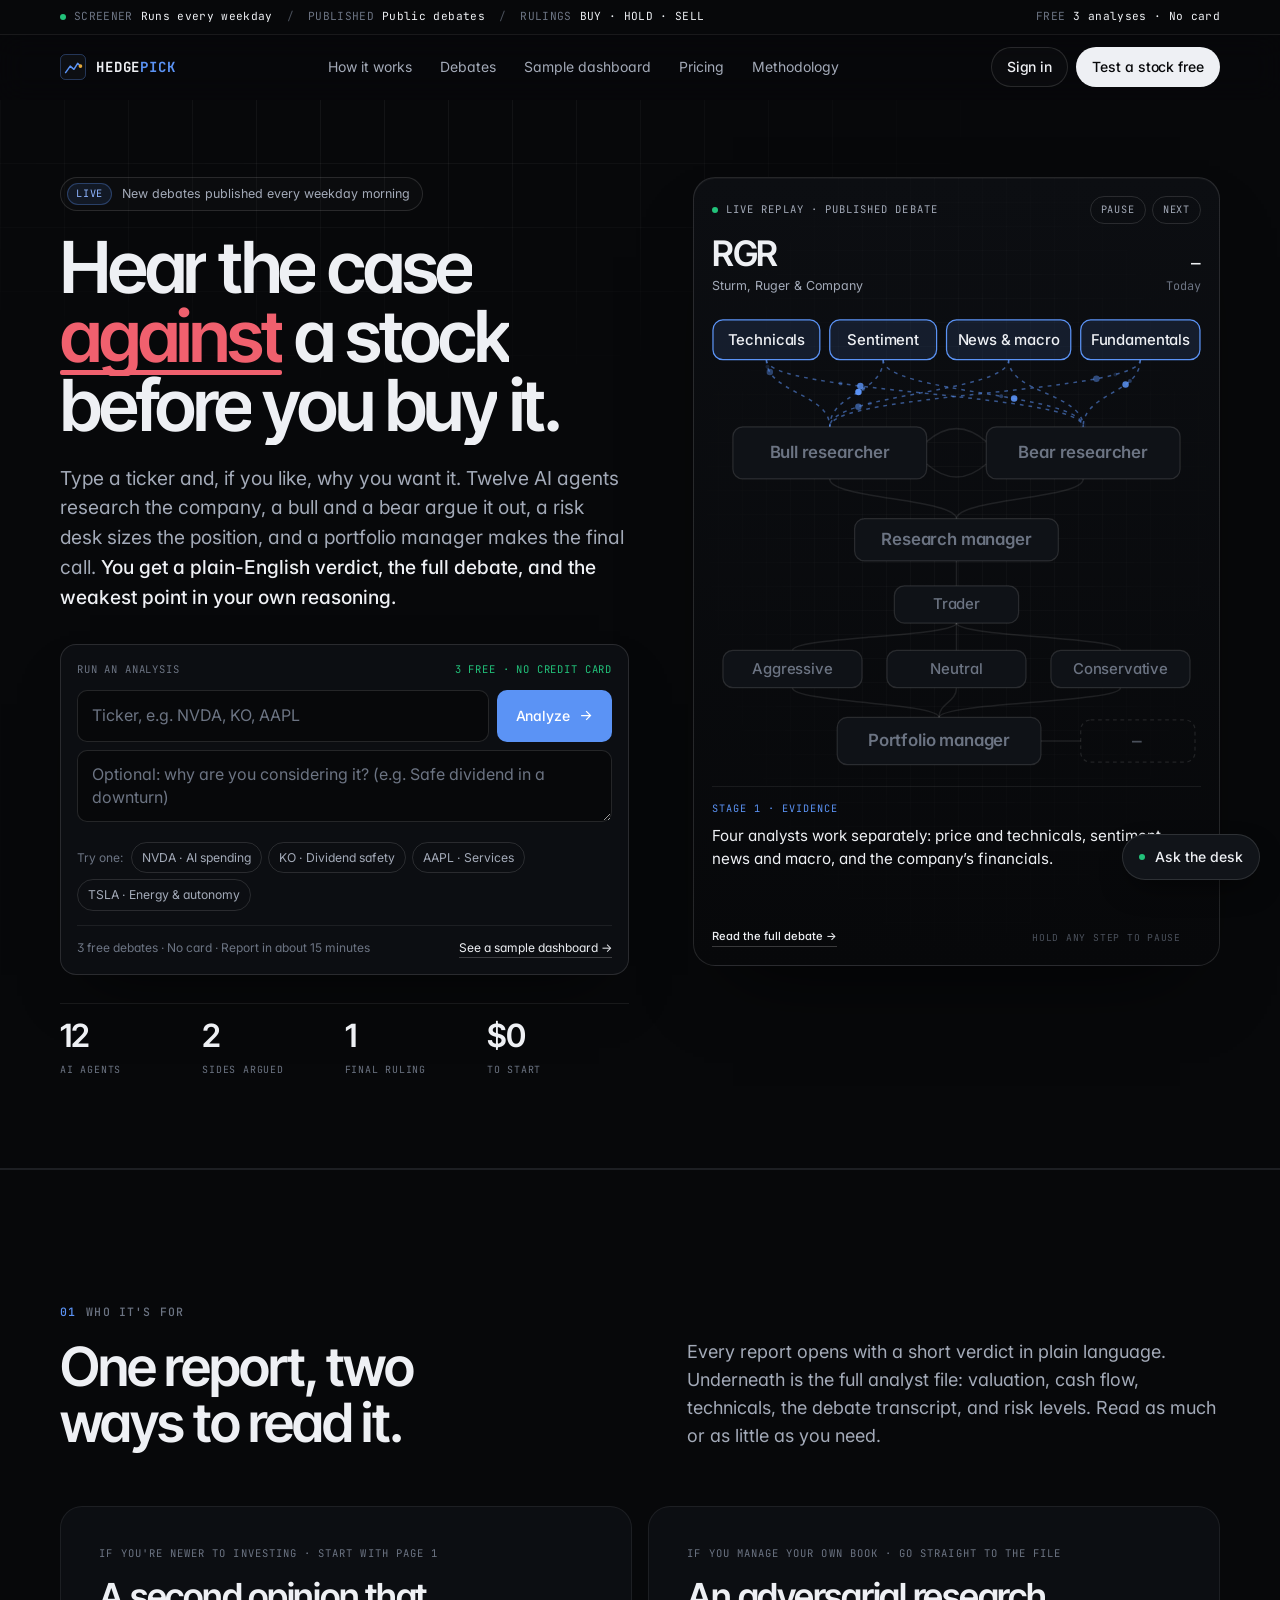
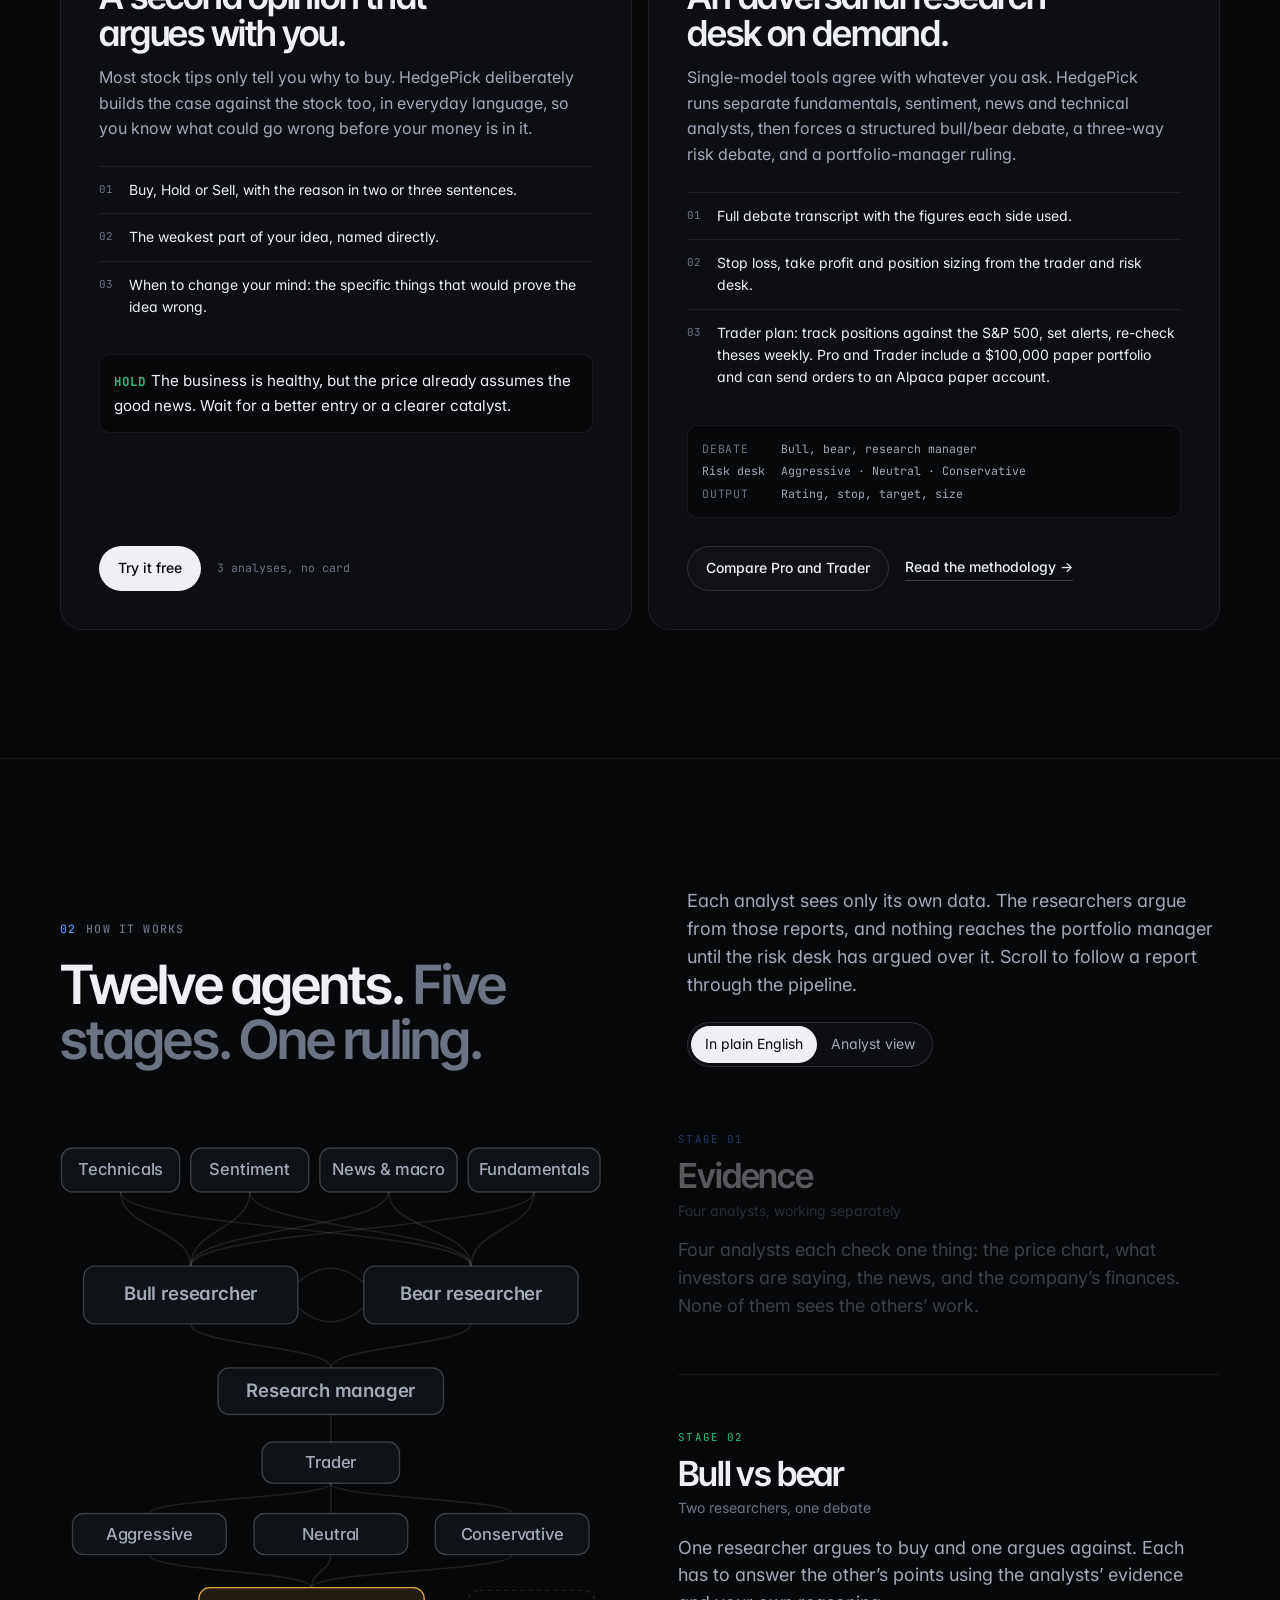
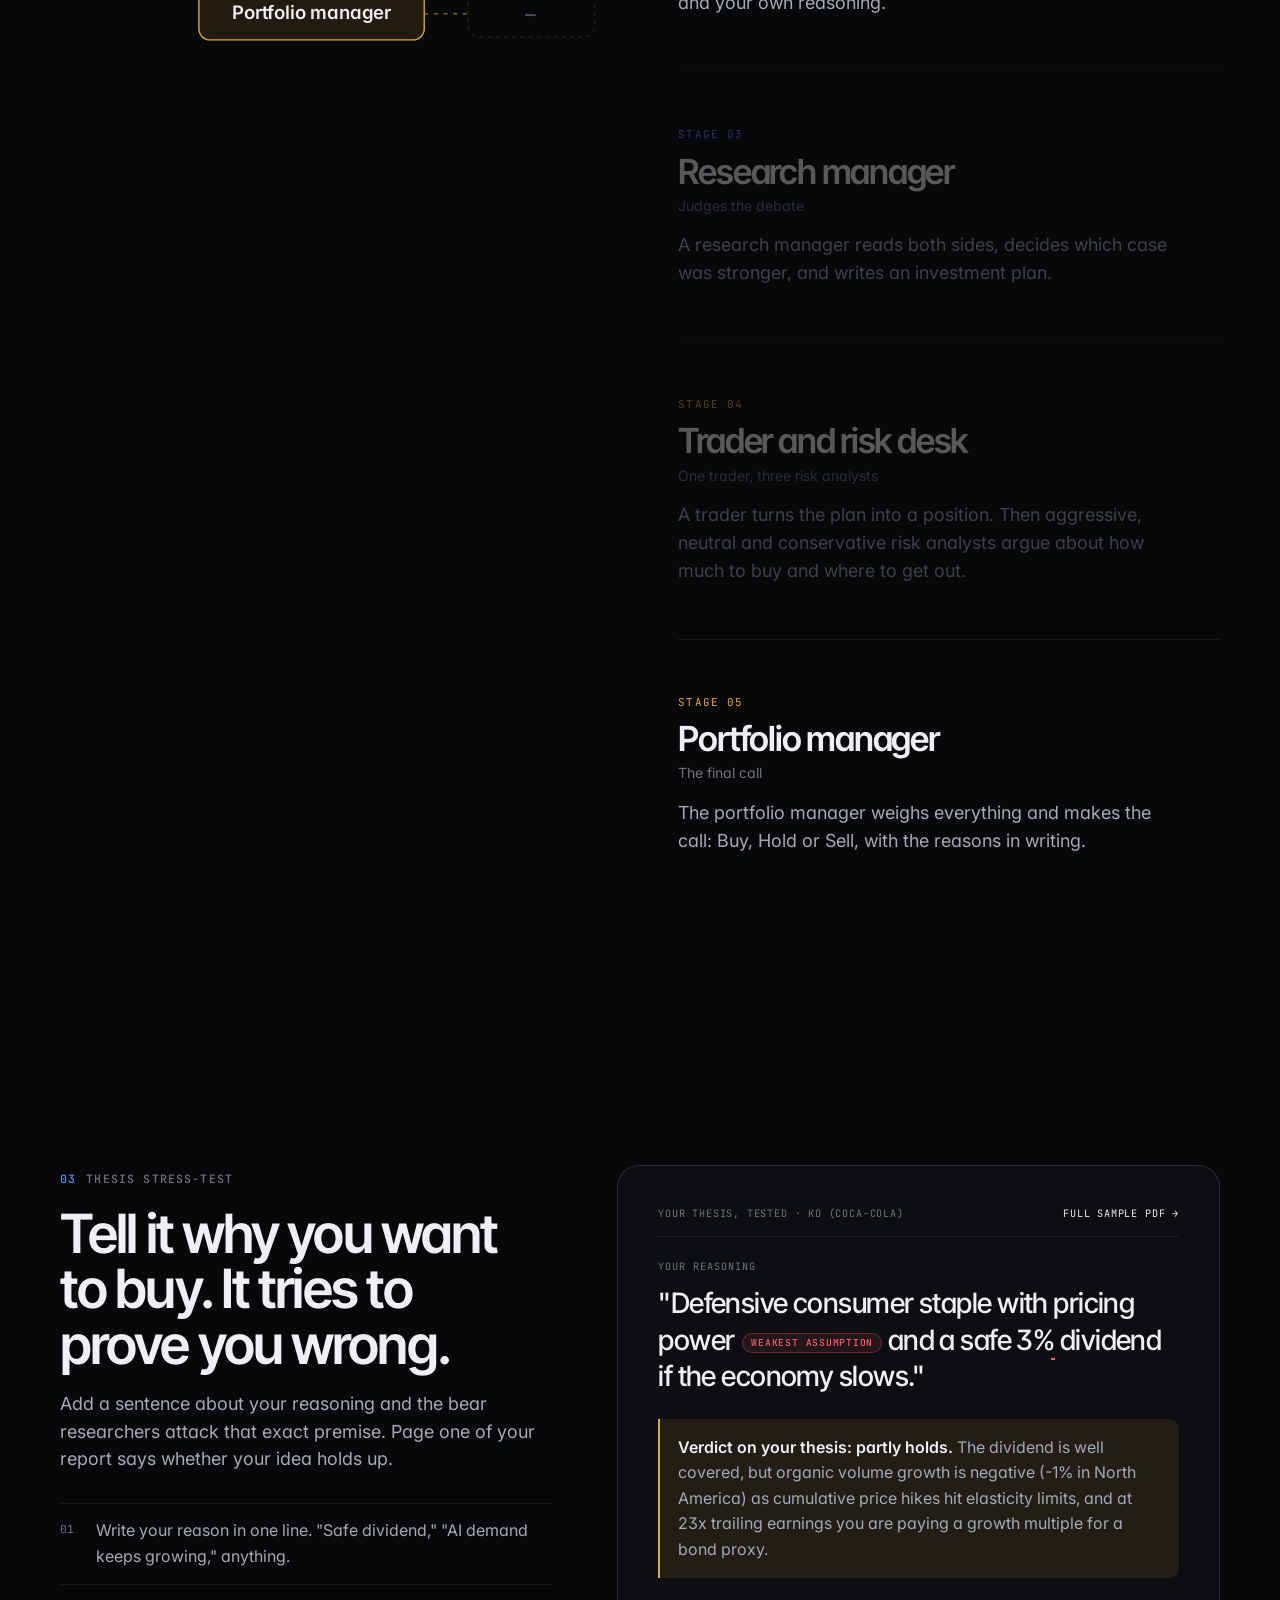
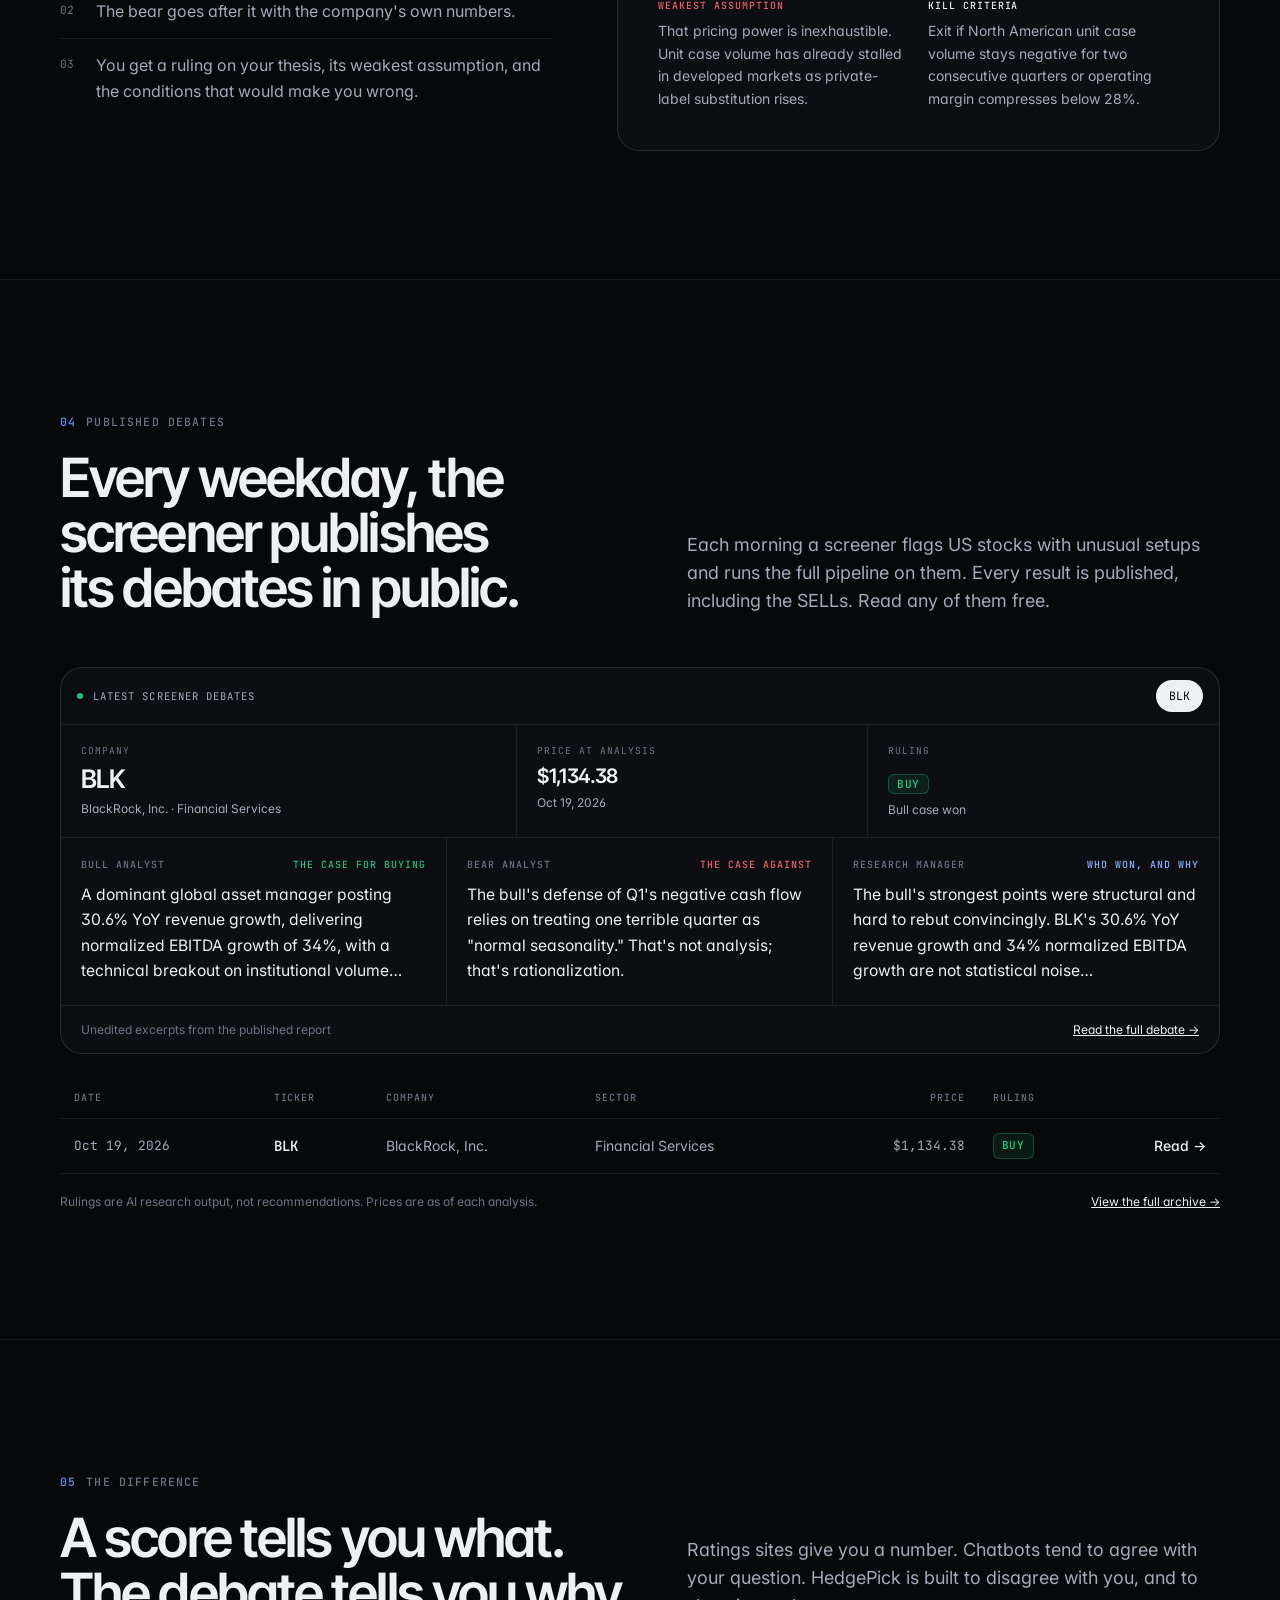
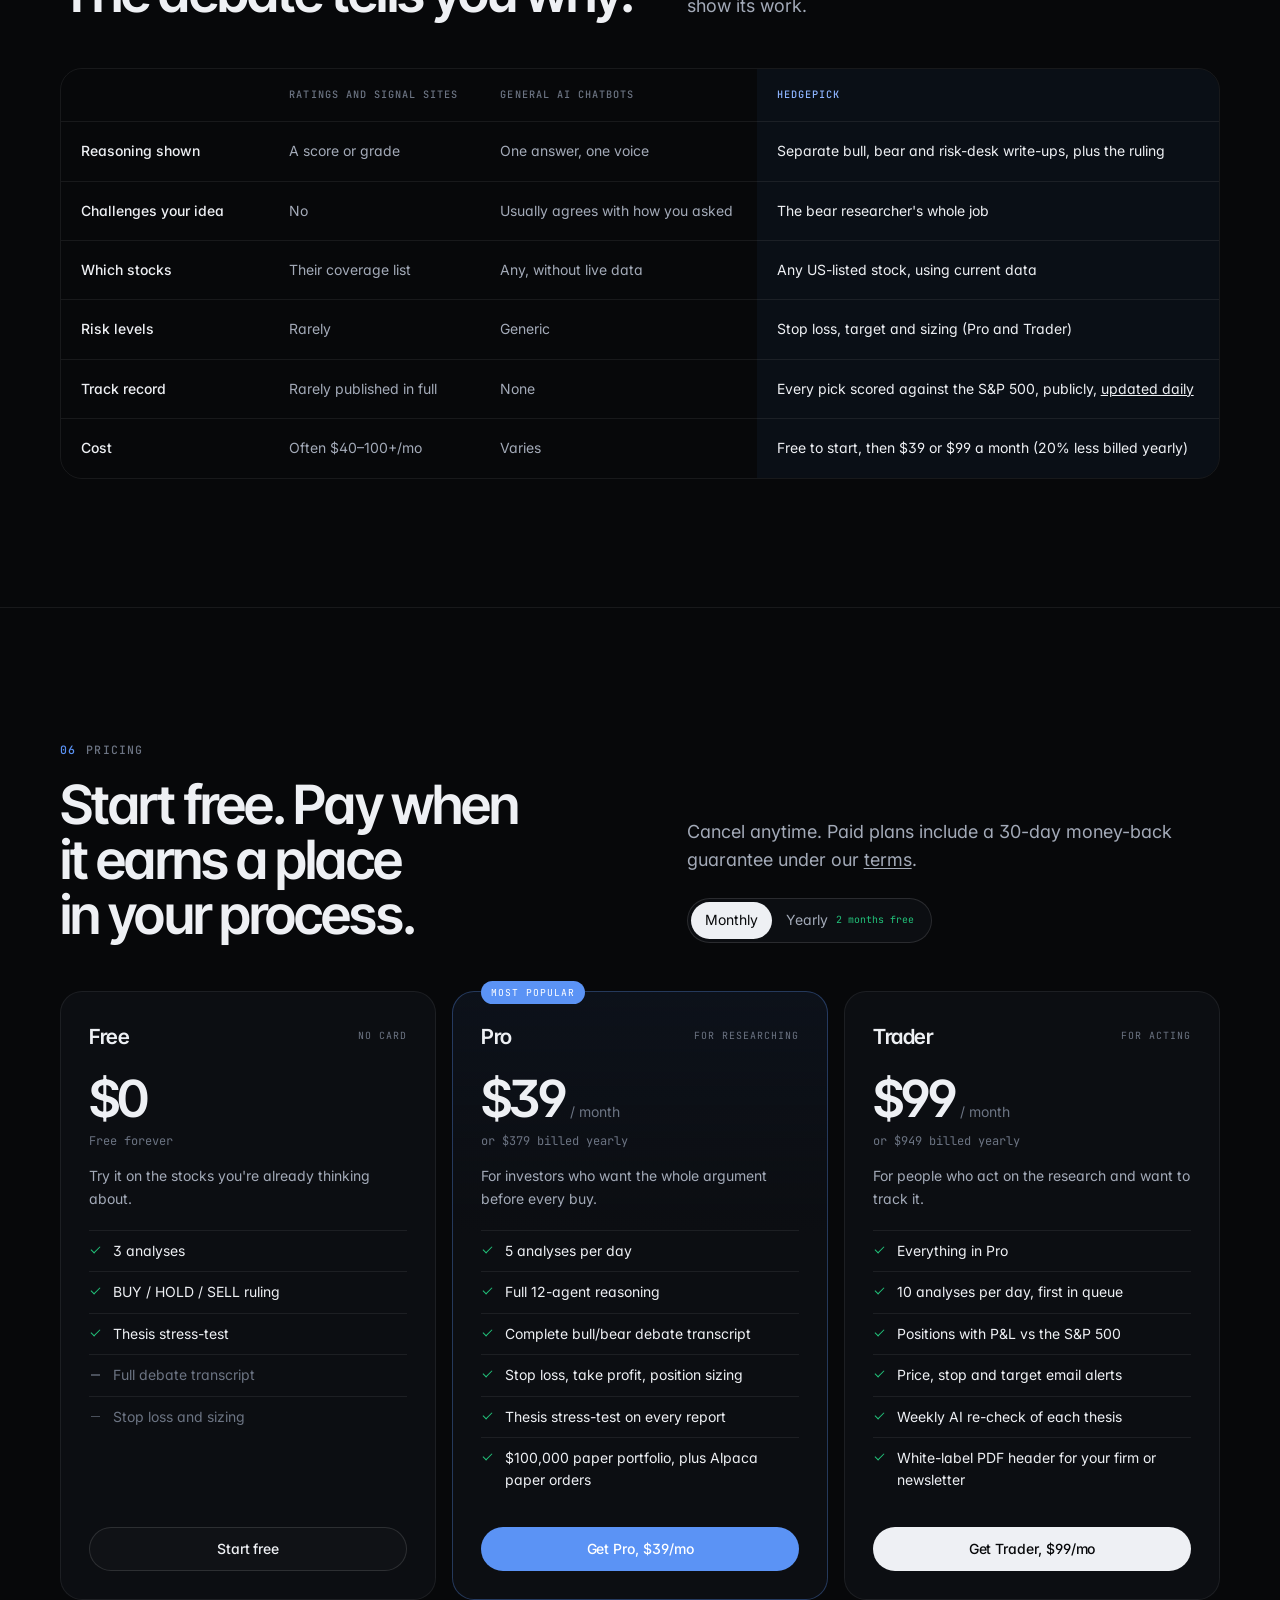
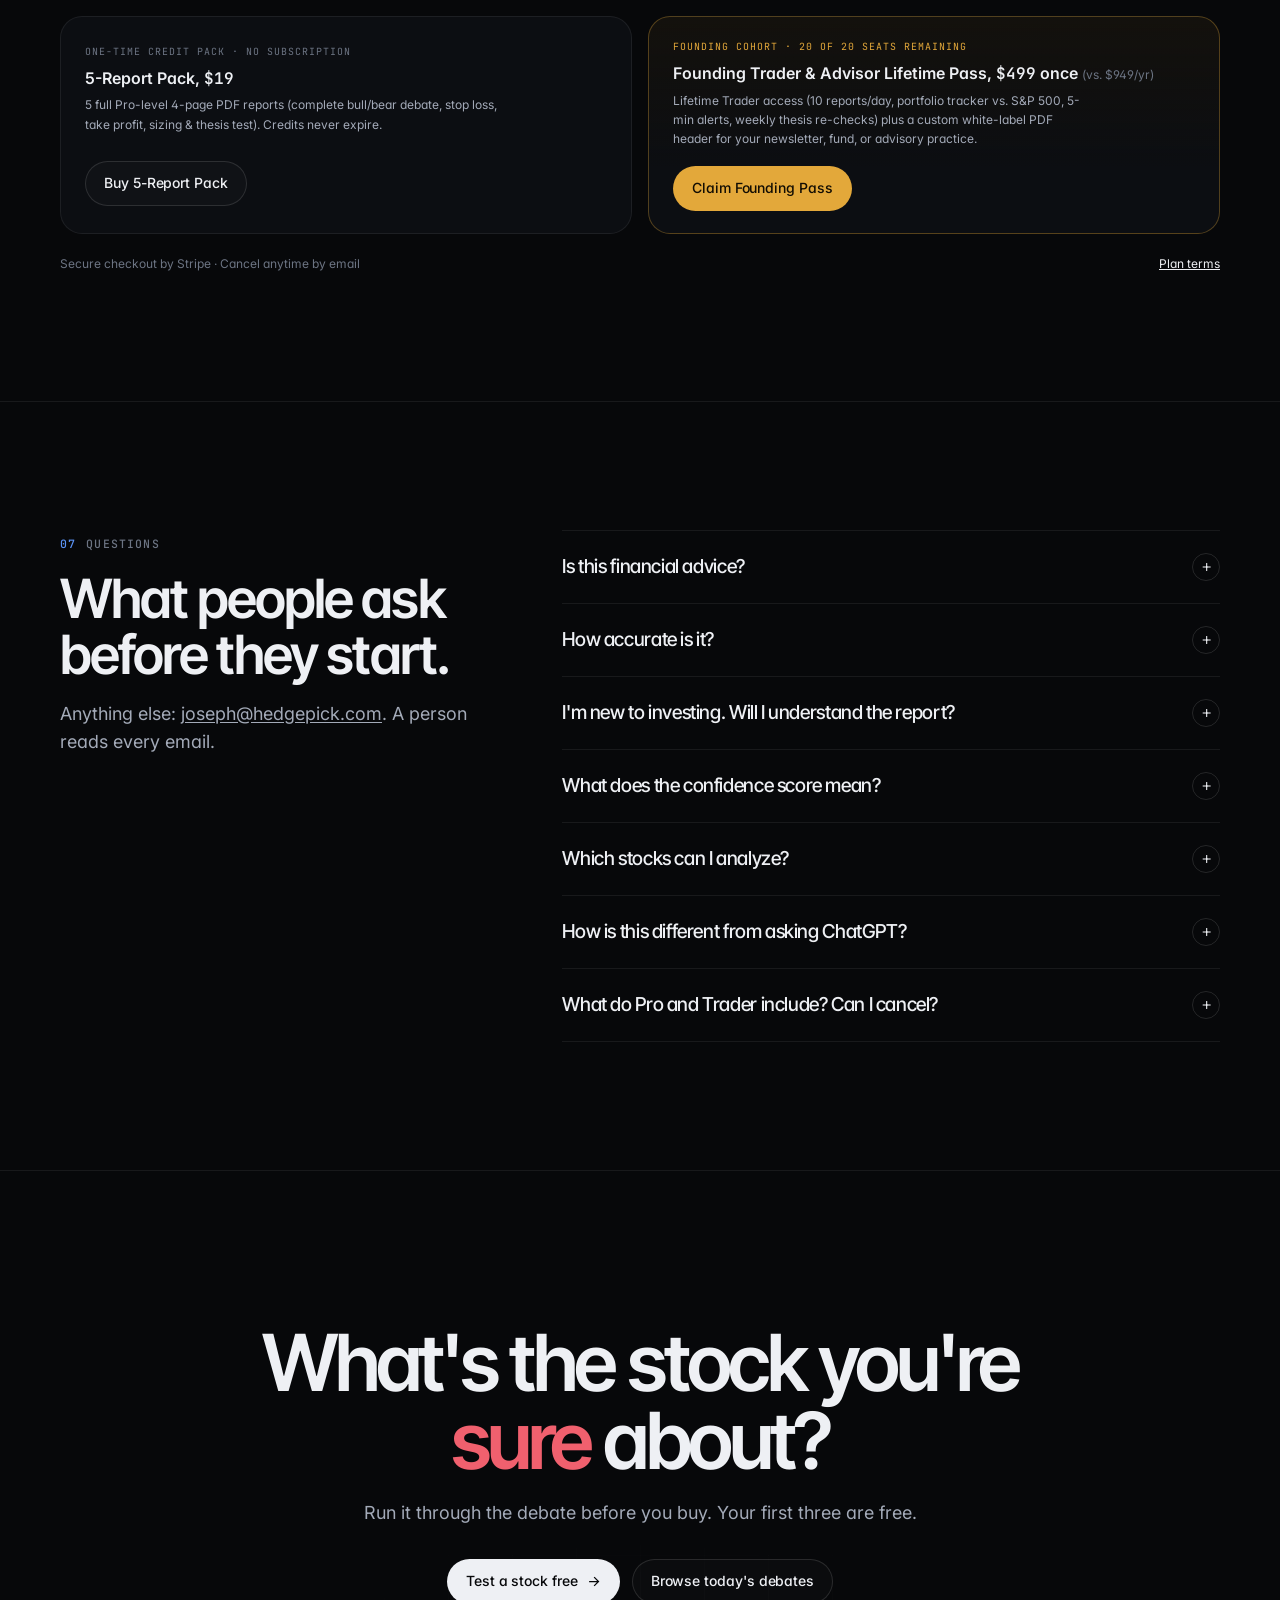
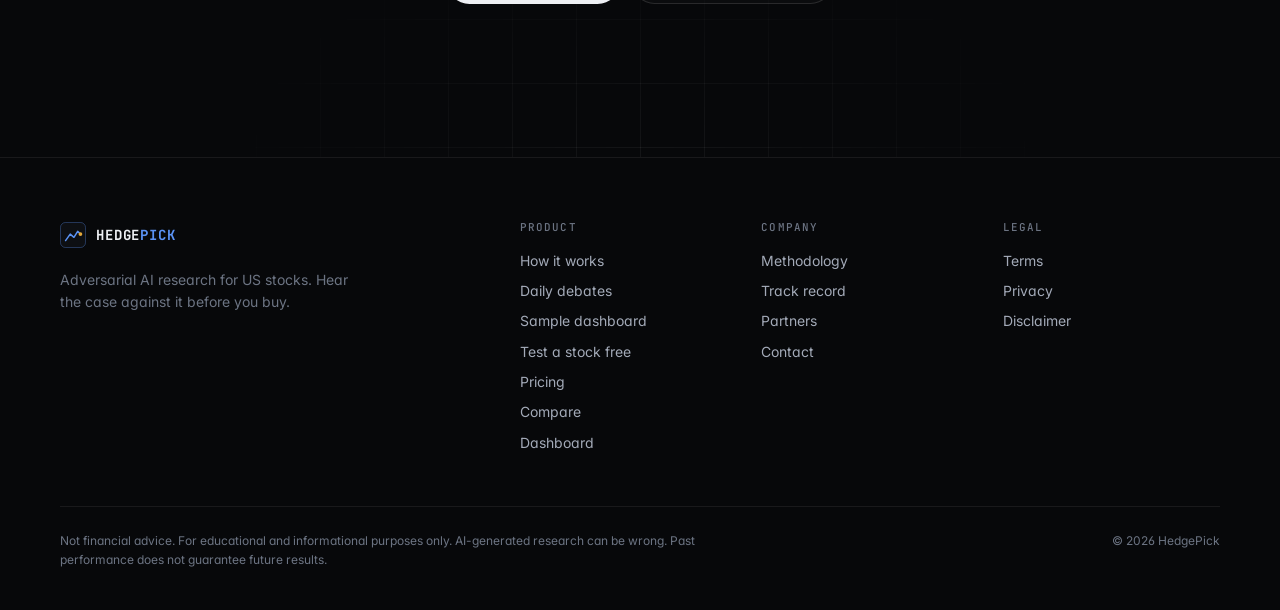
==== commit 3610093b: "Paper trading without Alpaca: $100k HedgePick paper portfolio, order destination picker, prominent '" ====
--- a/index.html
+++ b/index.html
@@ -483,7 +483,7 @@
         <ul>
           <li><span>01</span>Full debate transcript with the figures each side used.</li>
           <li><span>02</span>Stop loss, take profit and position sizing from the trader and risk desk.</li>
-          <li><span>03</span>Trader plan: track positions against the S&amp;P 500, set alerts, re-check theses weekly. Pro and Trader can stage orders in an Alpaca paper account.</li>
+          <li><span>03</span>Trader plan: track positions against the S&amp;P 500, set alerts, re-check theses weekly. Pro and Trader include a $100,000 paper portfolio and can send orders to an Alpaca paper account.</li>
         </ul>
         <div class="mini"><div class="mini-pro"><span>Debate</span>Bull, bear, research manager<span>Risk desk</span>Aggressive · Neutral · Conservative<span>Output</span>Rating, stop, target, size</div></div>
         <div class="acts"><a href="#pricing" class="btn btn-ghost">Compare Pro and Trader</a><a href="/system" class="lnk">Read the methodology →</a></div>
@@ -672,7 +672,7 @@
         <div class="p-price"><span class="n" data-m="$39" data-a="$379">$39</span><span class="per" data-m="/ month" data-a="/ year">/ month</span></div>
         <div class="p-sub" data-m="or $379 billed yearly" data-a="about $31.58 a month">or $379 billed yearly</div>
         <p class="p-for">For investors who want the whole argument before every buy.</p>
-        <ul class="p-list"><li>5 analyses per day</li><li>Full 12-agent reasoning</li><li>Complete bull/bear debate transcript</li><li>Stop loss, take profit, position sizing</li><li>Thesis stress-test on every report</li><li>Order ticket for your Alpaca paper account</li></ul>
+        <ul class="p-list"><li>5 analyses per day</li><li>Full 12-agent reasoning</li><li>Complete bull/bear debate transcript</li><li>Stop loss, take profit, position sizing</li><li>Thesis stress-test on every report</li><li>$100,000 paper portfolio, plus Alpaca paper orders</li></ul>
         <a href="https://buy.stripe.com/9B6cN70K9gSJgv14Er4AU06" class="btn btn-blue" data-plan="pro" data-m="https://buy.stripe.com/9B6cN70K9gSJgv14Er4AU06" data-a="https://buy.stripe.com/aFaeVffF31XPemT0ob4AU07" data-lm="Get Pro, $39/mo" data-la="Get Pro, $379/yr">Get Pro, $39/mo</a>
       </div>
       <div class="plan rv">
@@ -721,7 +721,7 @@
       <div class="fi"><button class="fqb" onclick="faq(this)" aria-expanded="false">What does the confidence score mean?<span class="ic">+</span></button><div class="fa"><div>It's the AI's own rating of how one-sided the evidence looked after the debate. A high score means the bull and bear cases weren't close. It is not a probability that the stock will go up or down, and it hasn't been checked against real outcomes.</div></div></div>
       <div class="fi"><button class="fqb" onclick="faq(this)" aria-expanded="false">Which stocks can I analyze?<span class="ic">+</span></button><div class="fa"><div>Any US-listed equity on a major exchange, from mega-caps to small caps. Coverage of ETFs and foreign listings is limited and results may be thinner.</div></div></div>
       <div class="fi"><button class="fqb" onclick="faq(this)" aria-expanded="false">How is this different from asking ChatGPT?<span class="ic">+</span></button><div class="fa"><div>A chatbot gives you one model's answer, and it tends to follow the framing of your question. HedgePick runs specialised analysts on current data, then forces a structured bull-versus-bear debate and a separate three-way risk debate before a portfolio manager rules. It is designed to push back on you.</div></div></div>
-      <div class="fi"><button class="fqb" onclick="faq(this)" aria-expanded="false">What do Pro and Trader include? Can I cancel?<span class="ic">+</span></button><div class="fa"><div>Pro ($39/month, or $379/year): 5 analyses a day, full reasoning, the complete debate transcript, stop loss and take profit levels, position sizing, and an order ticket that sends trades to your own Alpaca paper account after you confirm them. Trader ($99/month, or $949/year) adds position tracking against the S&amp;P 500, price and stop alerts, and a weekly AI re-check of every thesis you hold. Cancel anytime by emailing joseph@hedgepick.com. No contract, no fee.</div></div></div>
+      <div class="fi"><button class="fqb" onclick="faq(this)" aria-expanded="false">What do Pro and Trader include? Can I cancel?<span class="ic">+</span></button><div class="fa"><div>Pro ($39/month, or $379/year): 5 analyses a day, full reasoning, the complete debate transcript, stop loss and take profit levels, position sizing, a $100,000 simulated paper portfolio you can trade any pick in (no brokerage account needed), and an order ticket that sends trades to your own Alpaca paper account after you confirm them. Trader ($99/month, or $949/year) adds position tracking against the S&amp;P 500, price and stop alerts, and a weekly AI re-check of every thesis you hold. Cancel anytime by emailing joseph@hedgepick.com. No contract, no fee.</div></div></div>
     </div>
   </div>
 </section>
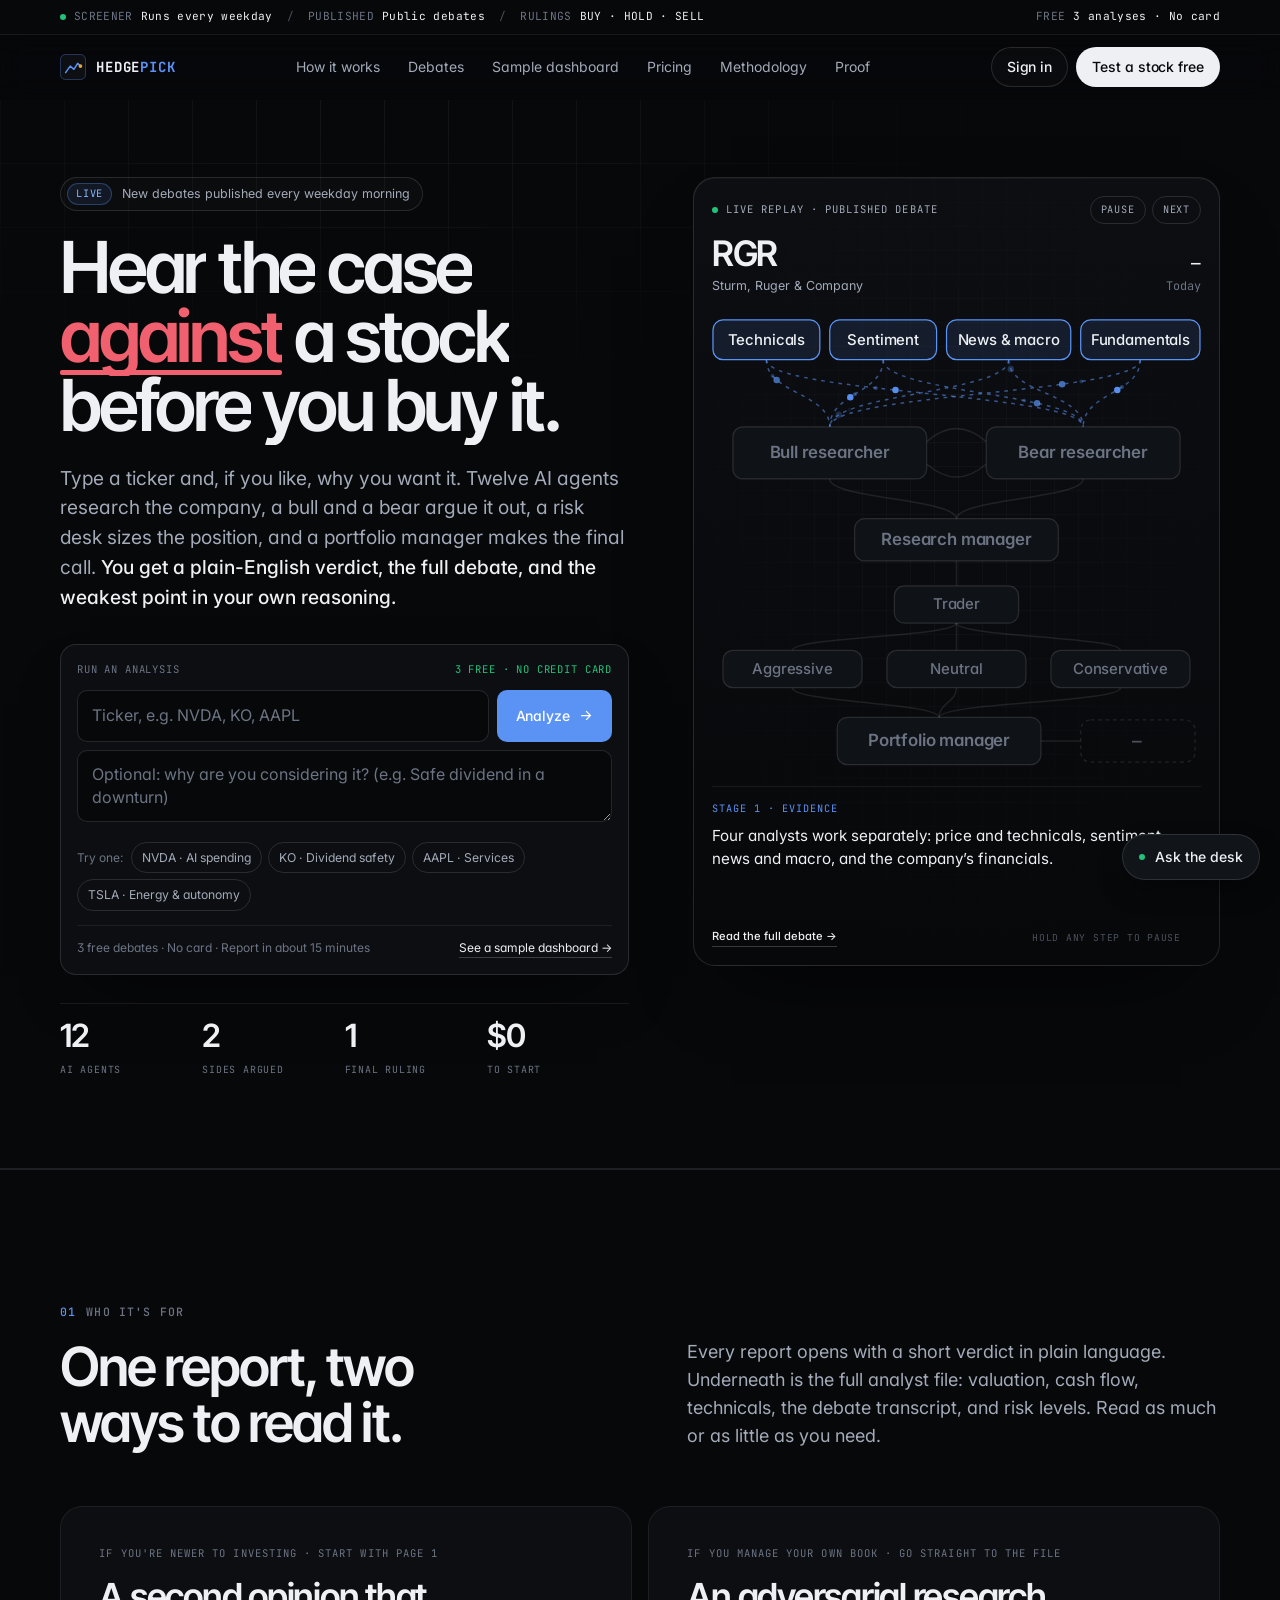
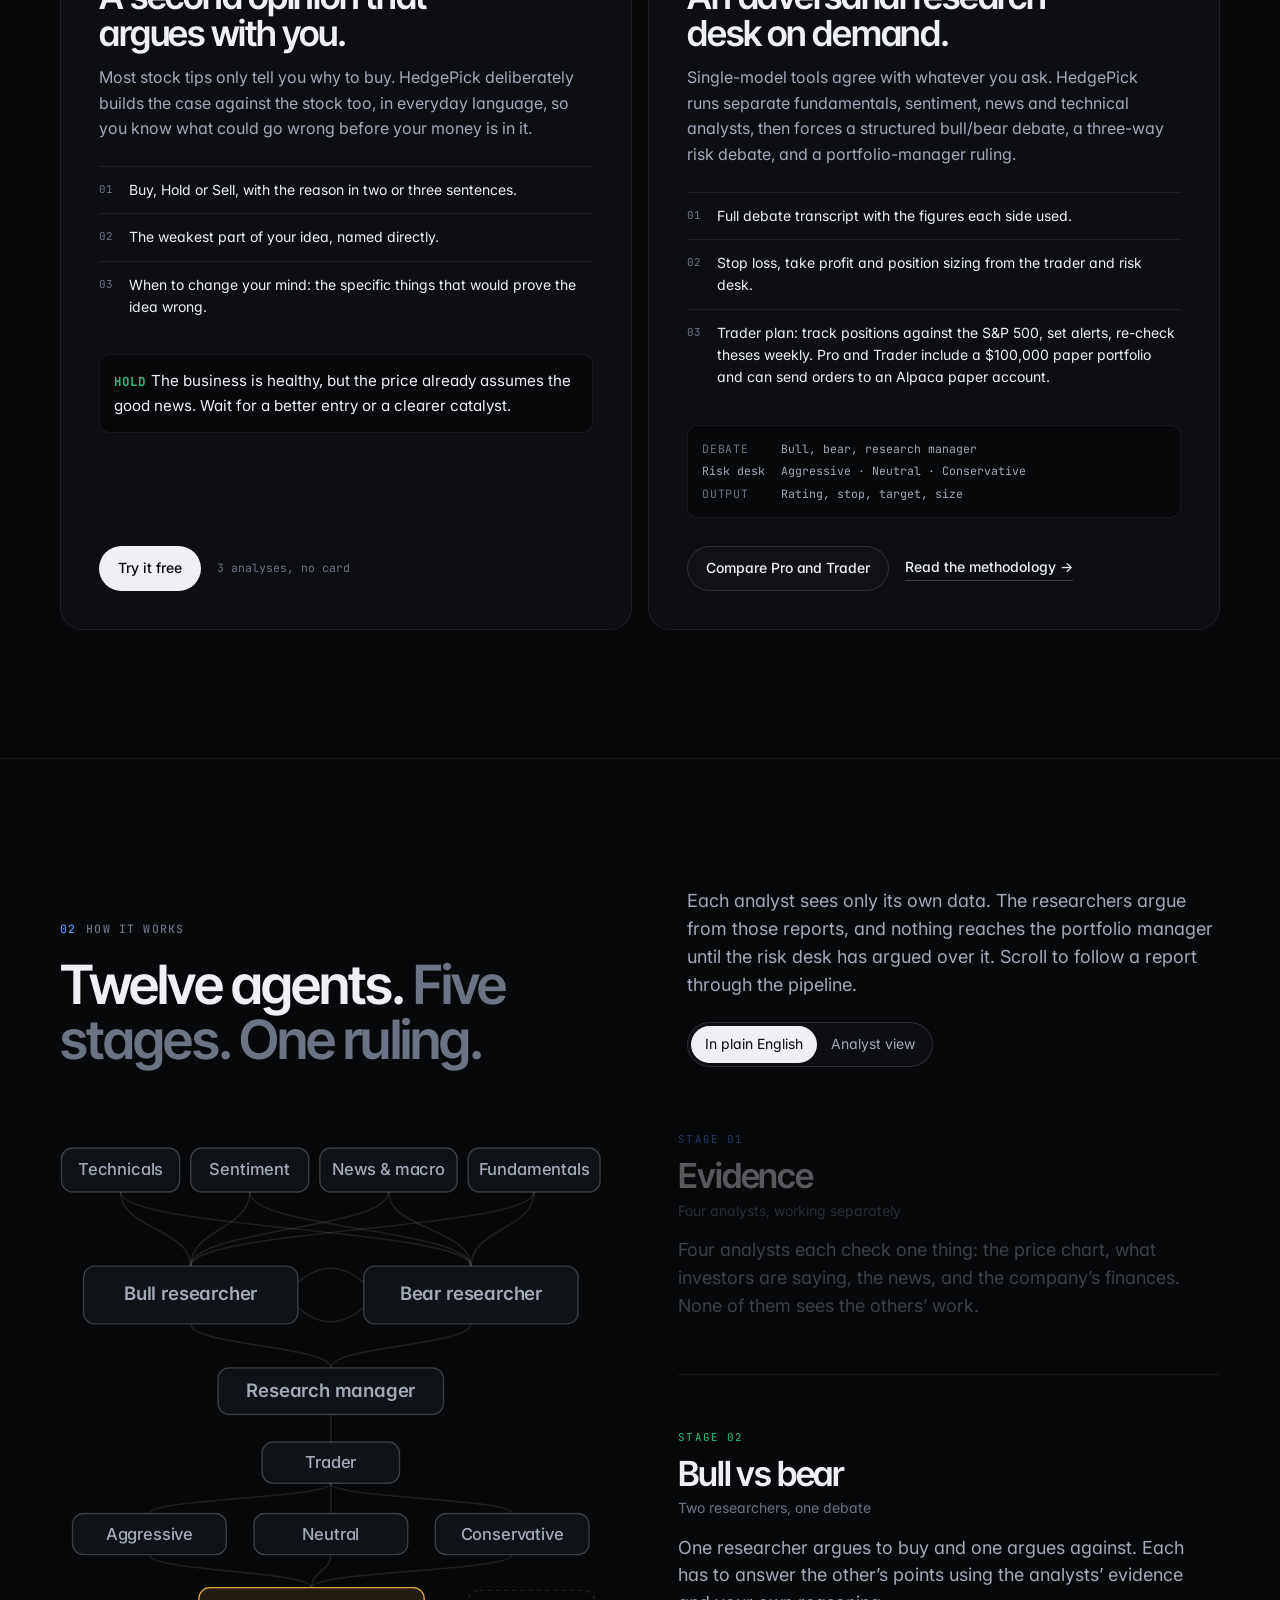
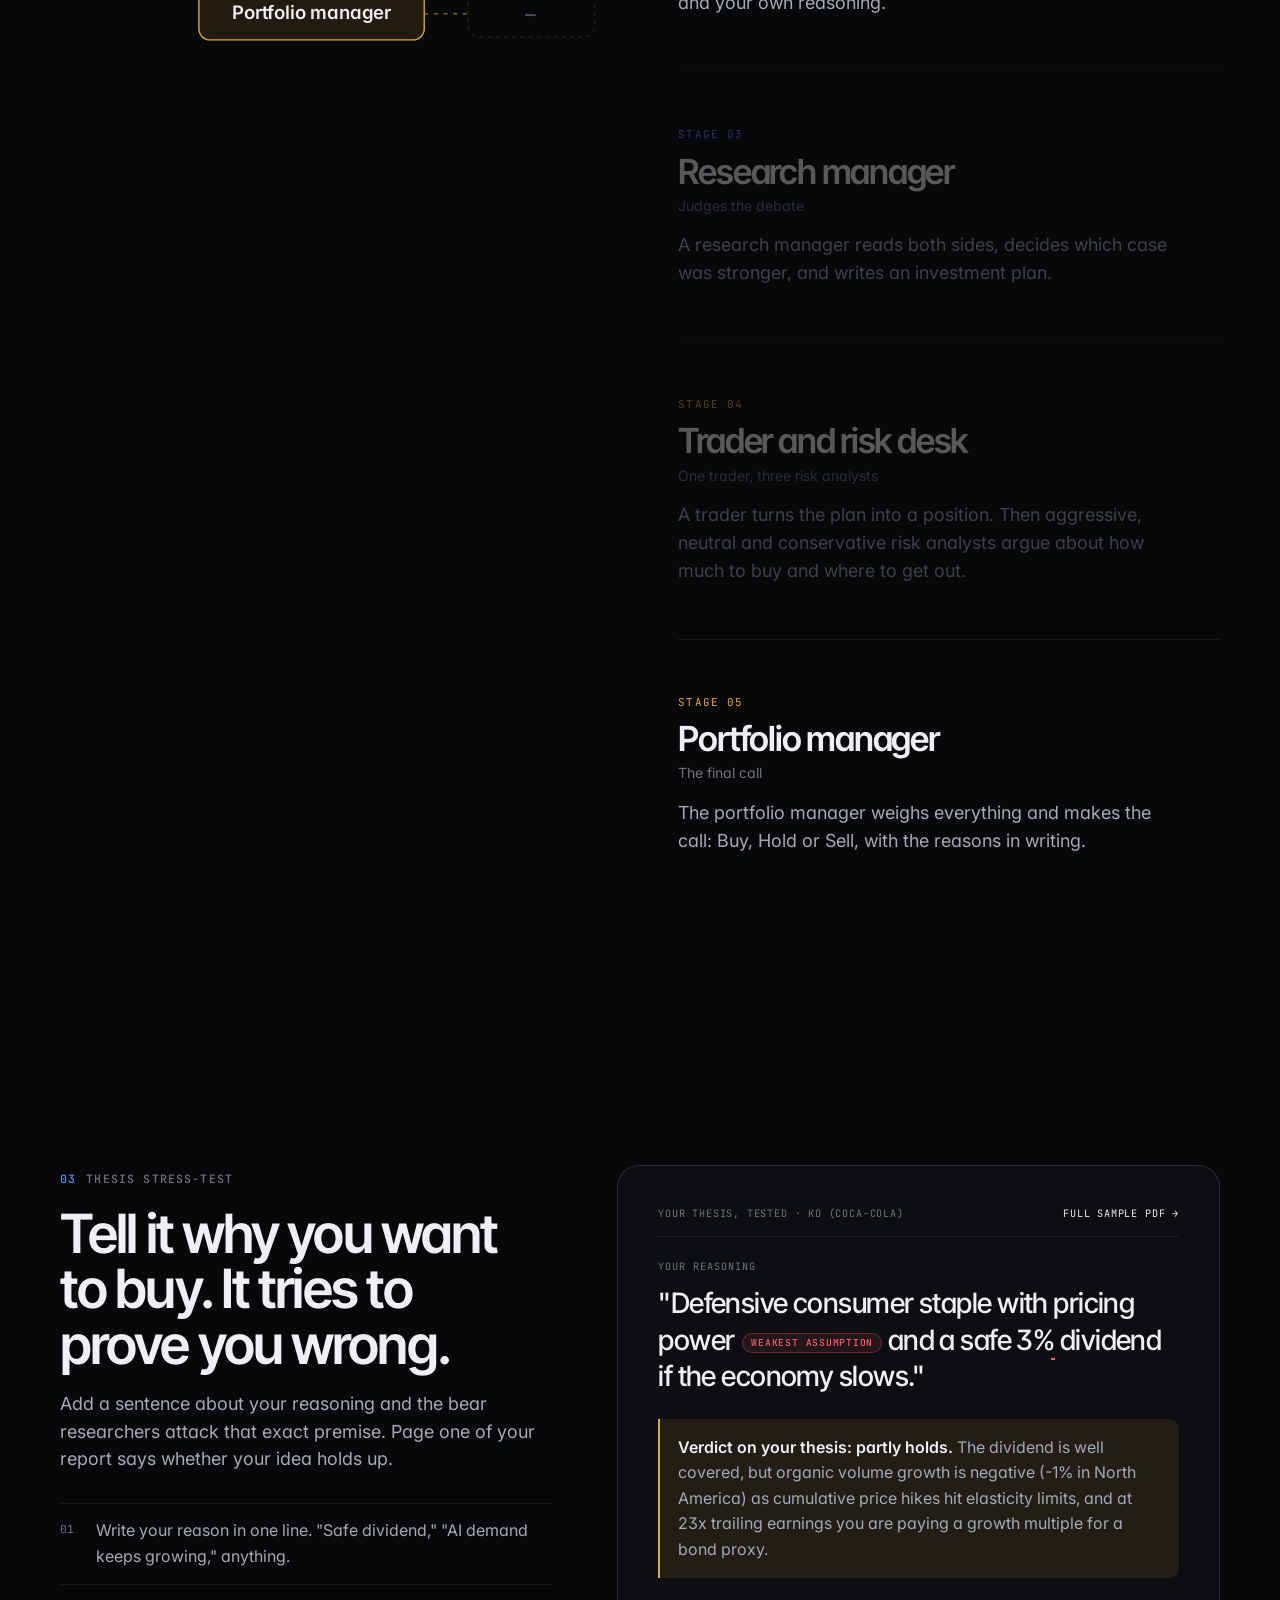
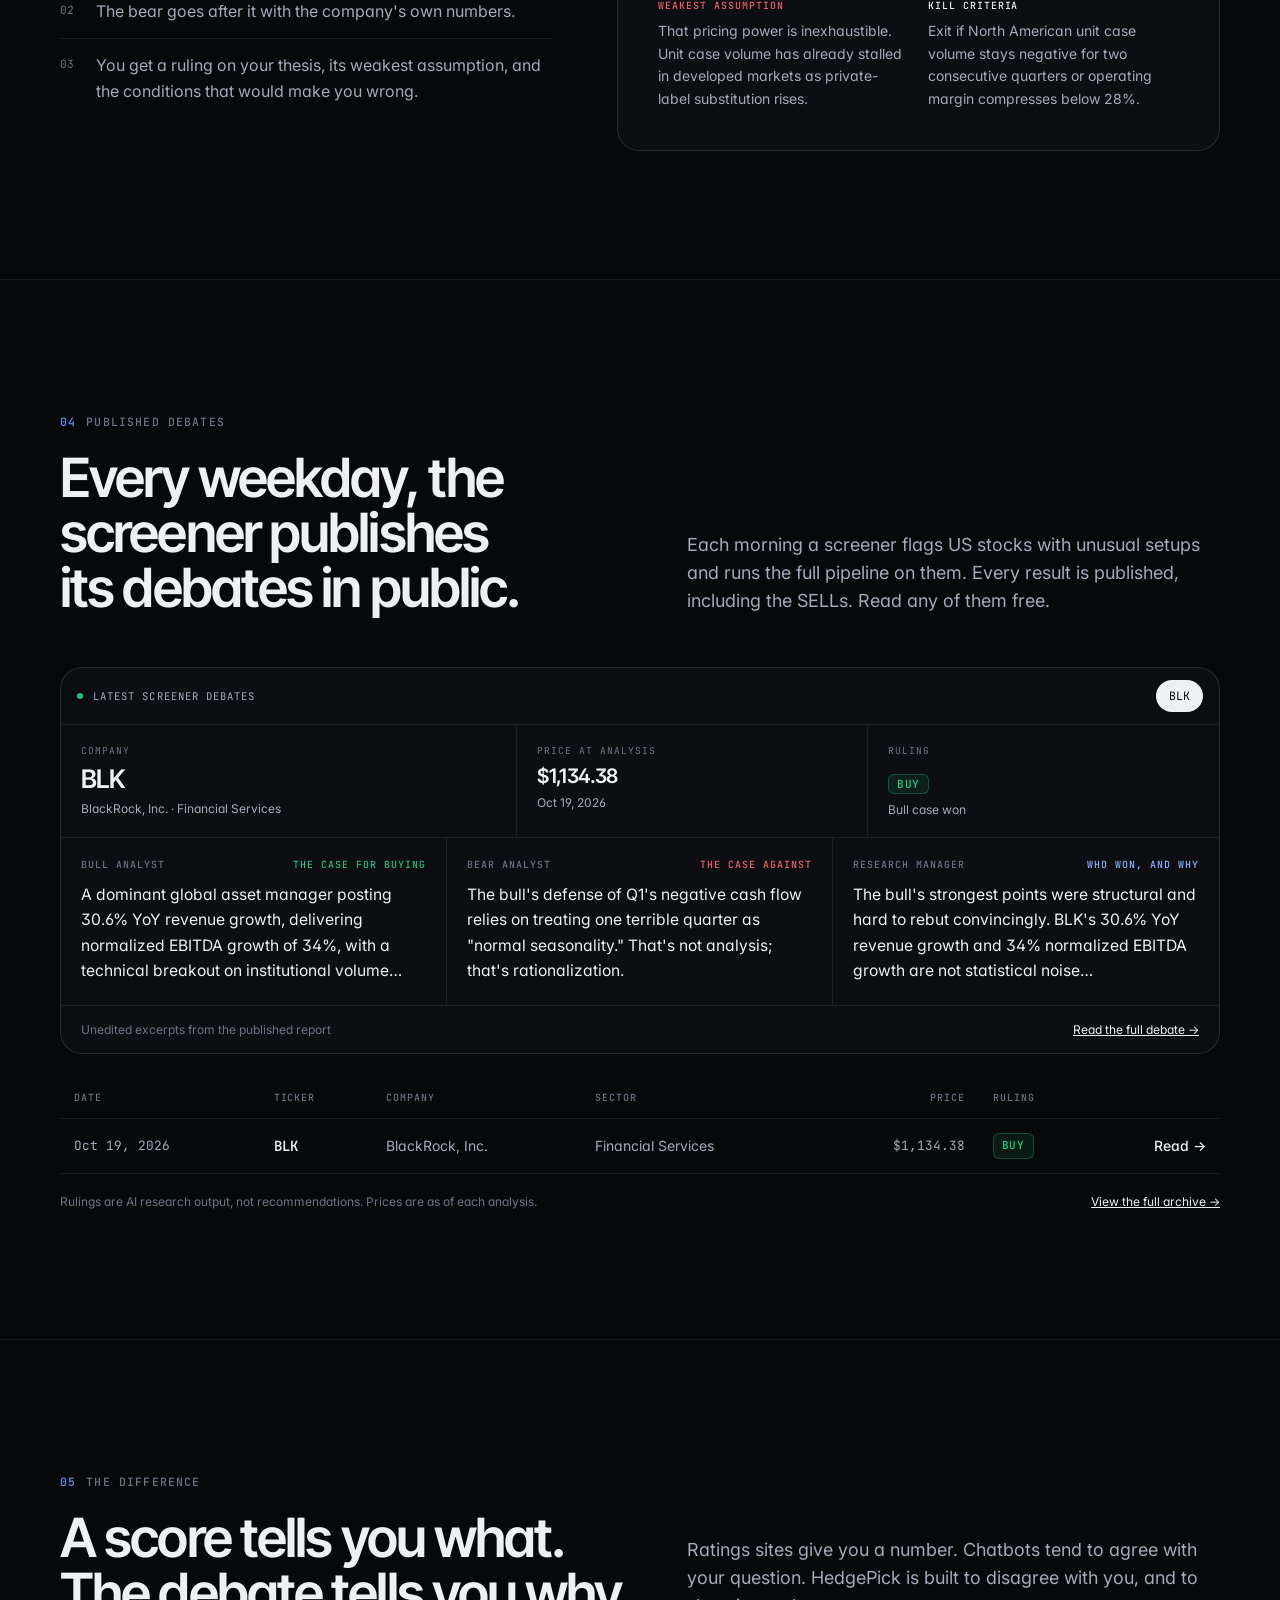
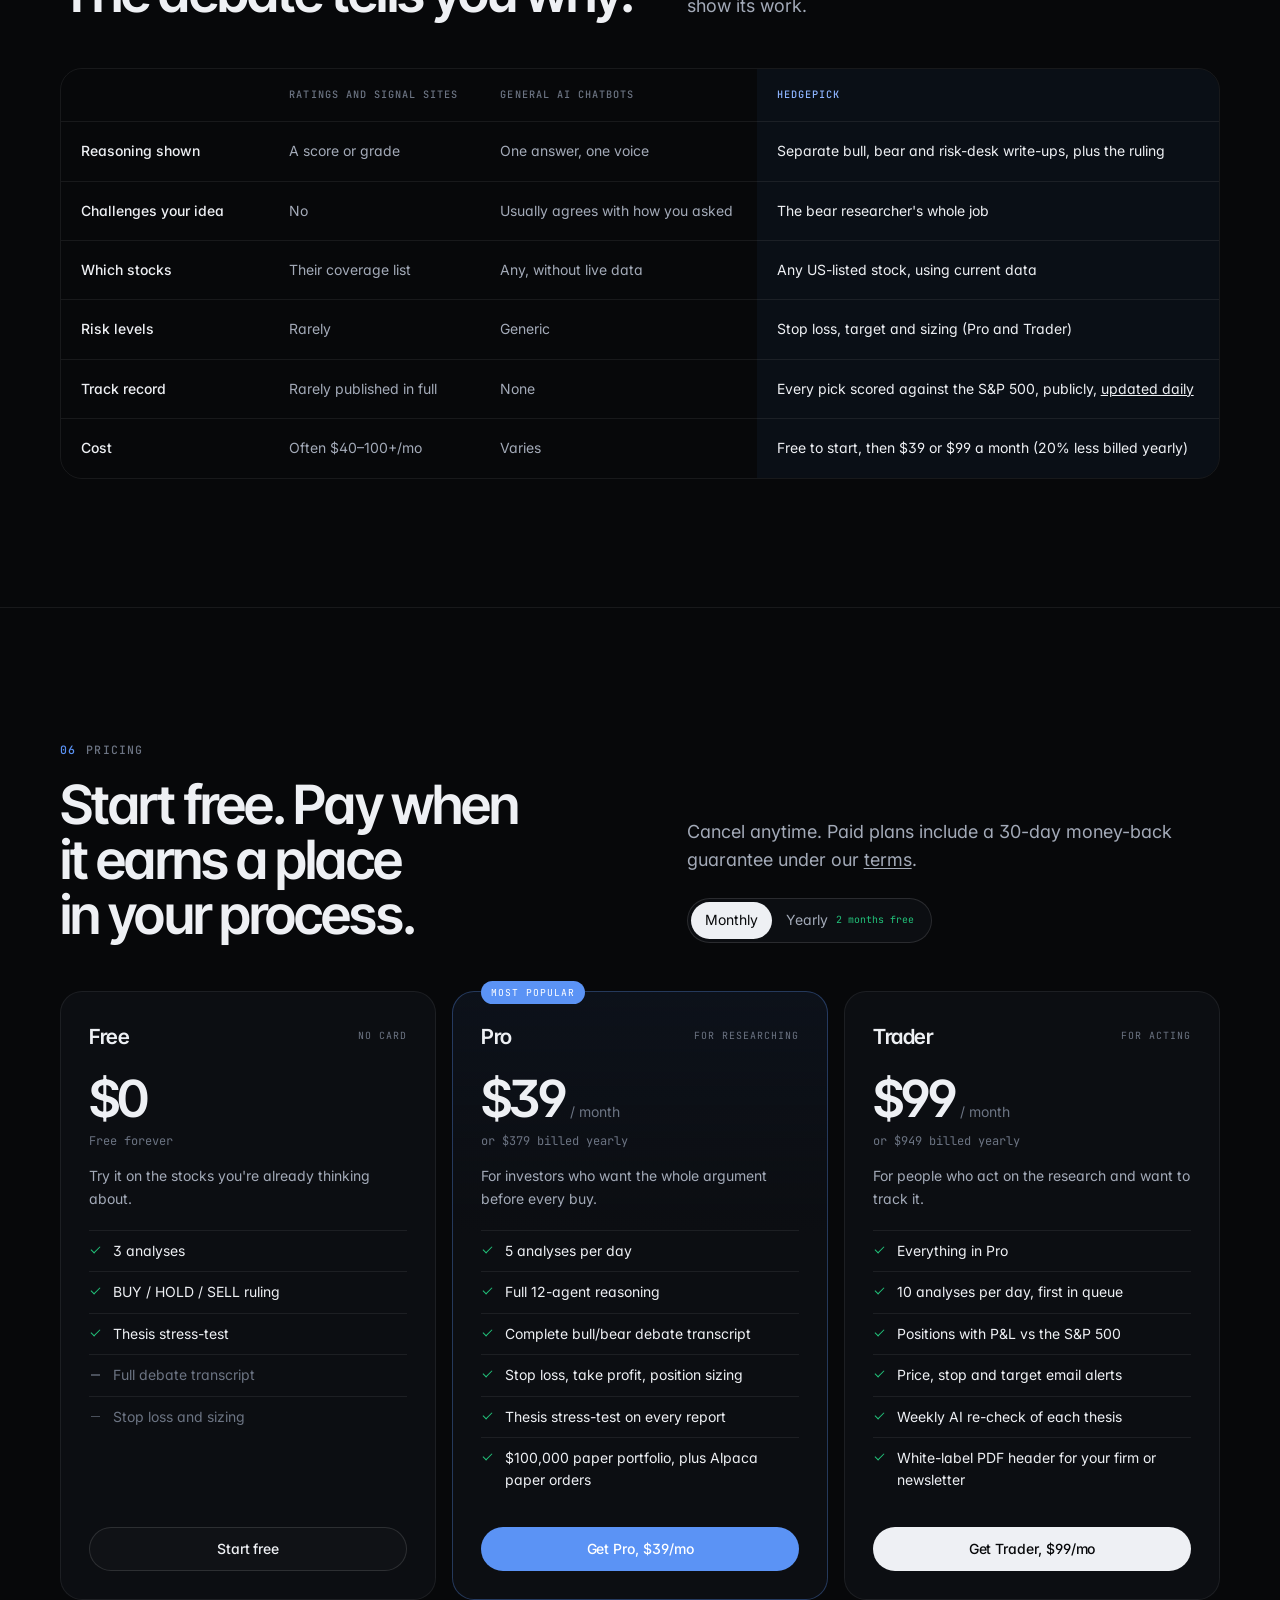
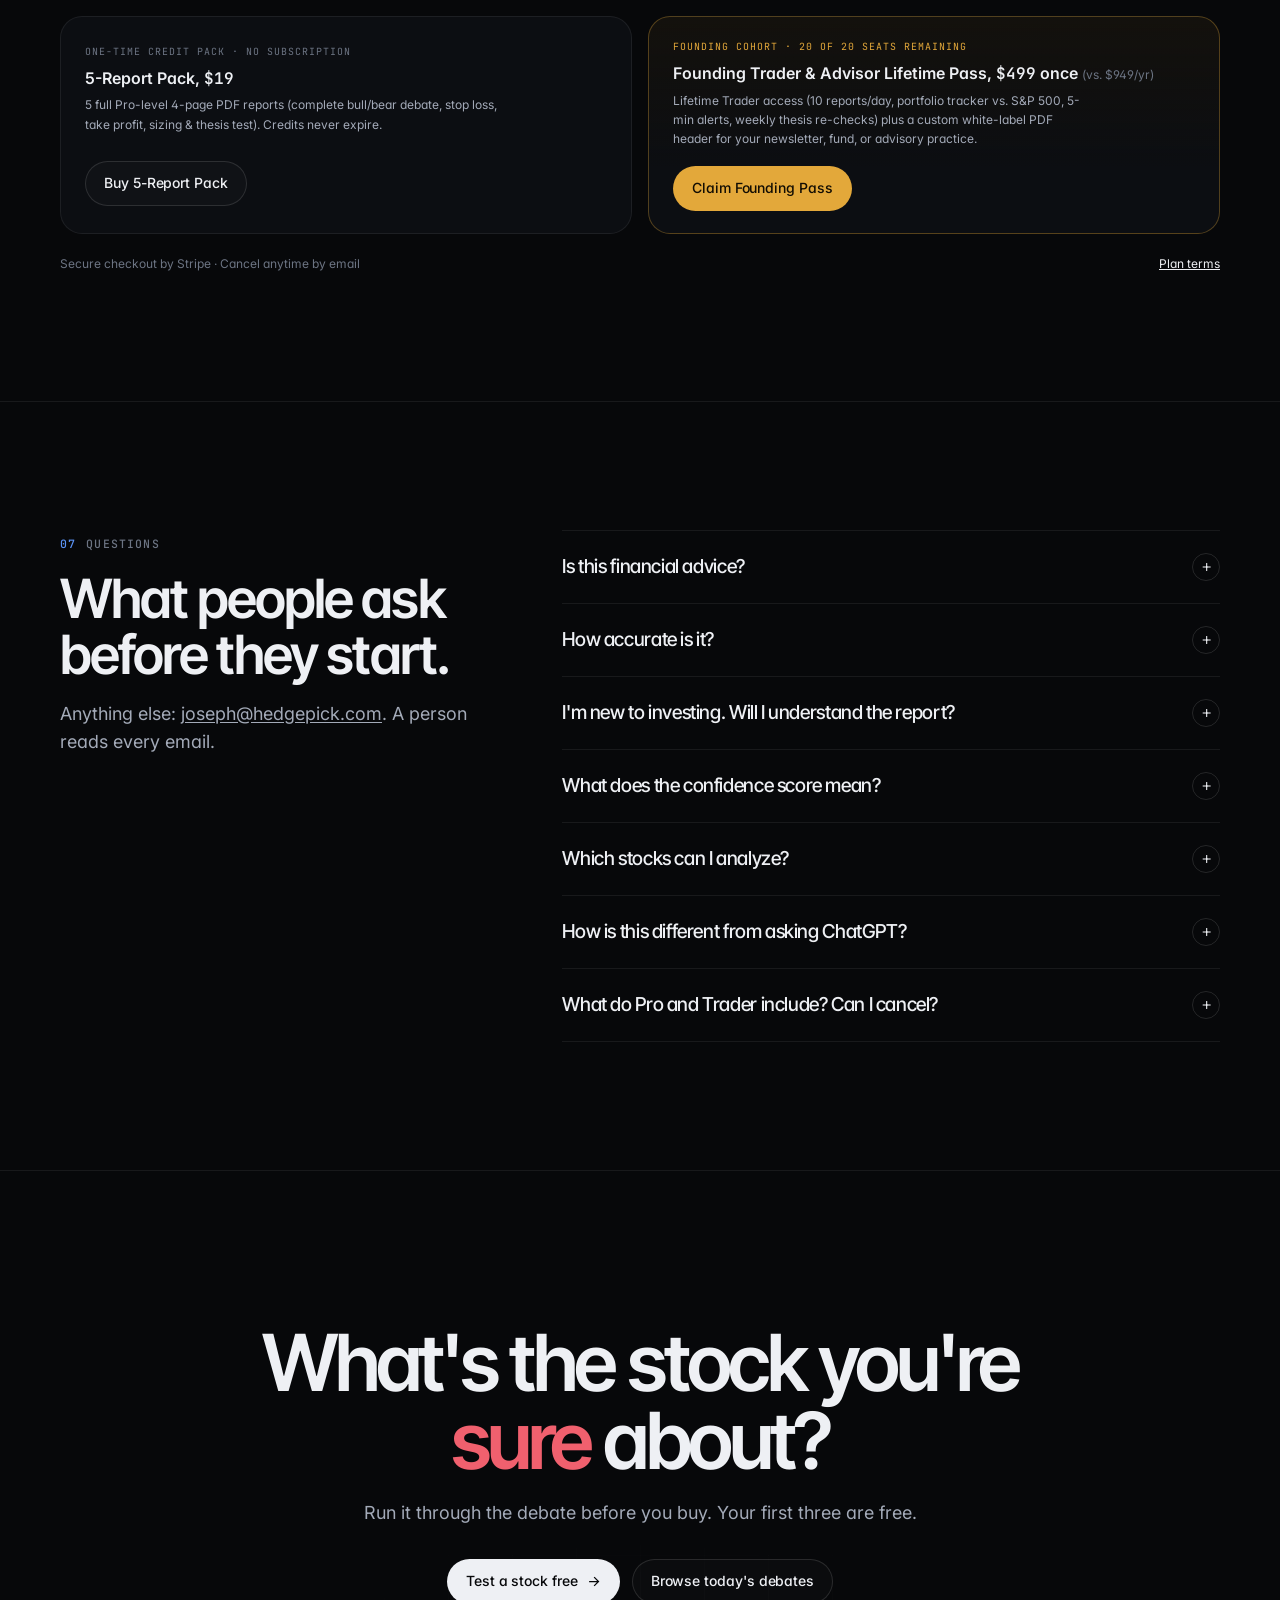
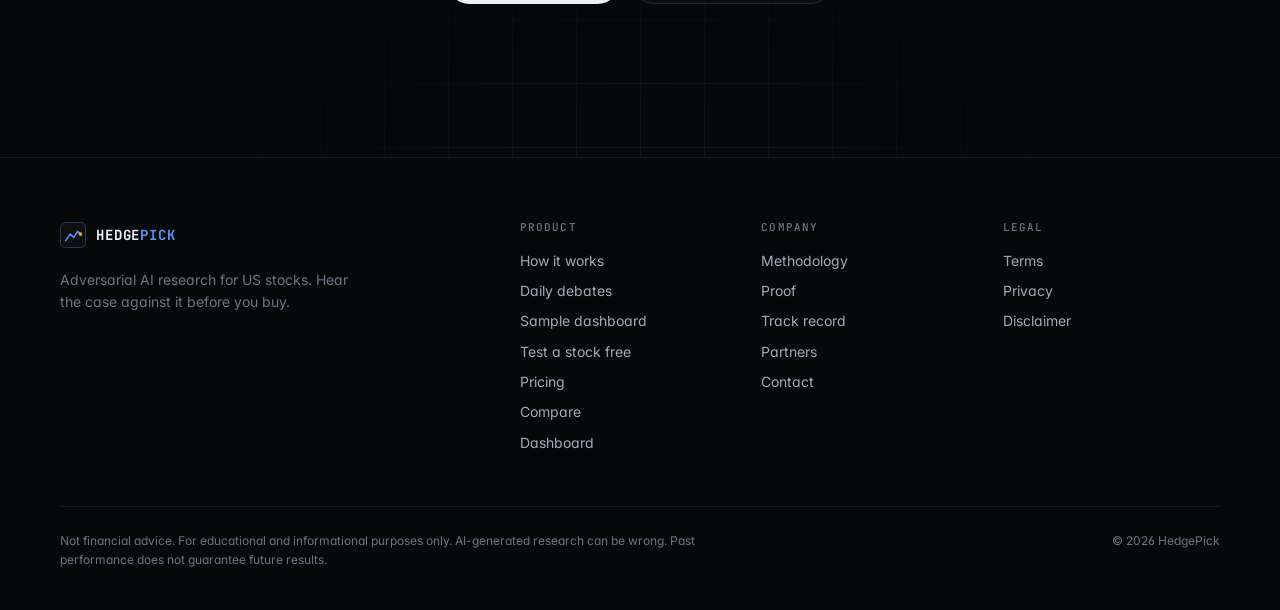
==== commit 8c514b04: "Add Proof page to navigation, proxy /proof, CSV and ledger endpoints Co-authored-by: Perplexity <nor" ====
--- a/index.html
+++ b/index.html
@@ -369,6 +369,7 @@
       <a href="/sample">Sample dashboard</a>
       <a href="#pricing">Pricing</a>
       <a href="/system">Methodology</a>
+      <a href="/proof">Proof</a>
     </nav>
     <div class="hdr-act">
       <button type="button" class="btn btn-ghost" data-out onclick="showSignIn()">Sign in</button>
@@ -384,7 +385,7 @@
   <a href="/sample">Sample dashboard</a>
   <a href="#pricing" onclick="closeMenu()">Pricing</a>
   <a href="/system">Methodology</a>
-  <a href="/track-record">Track record</a>
+  <a href="/proof">Proof</a>
   <a href="/partners">Partners</a>
   <a href="#" data-out onclick="closeMenu();showSignIn();return false;">Sign in</a>
   <a href="/dashboard" data-in style="display:none">Dashboard</a>
@@ -652,10 +653,10 @@
         <div class="bill" style="margin-top:24px"><button type="button" class="on" data-bill="m" onclick="setBill('m')">Monthly</button><button type="button" data-bill="a" onclick="setBill('a')">Yearly <span class="sv">2 months free</span></button></div>
       </div>
     </div>
-    <a class="tr-strip rv" id="trStrip" href="/track-record" hidden>
+    <a class="tr-strip rv" id="trStrip" href="/proof" hidden>
       <span class="tr-k">Track record</span>
       <span class="tr-t">Model portfolio of the screener's top 5 daily picks, each held one month: <b id="trHp">–</b> vs <b id="trSpy">–</b> for the S&amp;P 500 on the same days, since June 2026.</span>
-      <span class="tr-l">Every pick, scored →</span>
+      <span class="tr-l">See the proof →</span>
       <small class="tr-n">Hypothetical results before fees and slippage. Past performance does not predict future returns.</small>
     </a>
     <div class="plans">
@@ -747,7 +748,7 @@
       </div>
       <div class="ft-cols">
         <div><h4>Product</h4><a href="/#how">How it works</a><a href="/analysis">Daily debates</a><a href="/sample">Sample dashboard</a><a href="/start">Test a stock free</a><a href="/#pricing">Pricing</a><a href="/compare">Compare</a><a href="/dashboard">Dashboard</a></div>
-        <div><h4>Company</h4><a href="/system">Methodology</a><a href="/track-record">Track record</a><a href="/partners">Partners</a><a href="mailto:joseph@hedgepick.com">Contact</a></div>
+        <div><h4>Company</h4><a href="/system">Methodology</a><a href="/proof">Proof</a><a href="/track-record">Track record</a><a href="/partners">Partners</a><a href="mailto:joseph@hedgepick.com">Contact</a></div>
         <div><h4>Legal</h4><a href="/terms">Terms</a><a href="/privacy">Privacy</a><a href="/terms#disclaimer">Disclaimer</a></div>
       </div>
       <div class="ft-d"><p>Not financial advice. For educational and informational purposes only. AI-generated research can be wrong. Past performance does not guarantee future results.</p><span>© 2026 HedgePick</span></div>
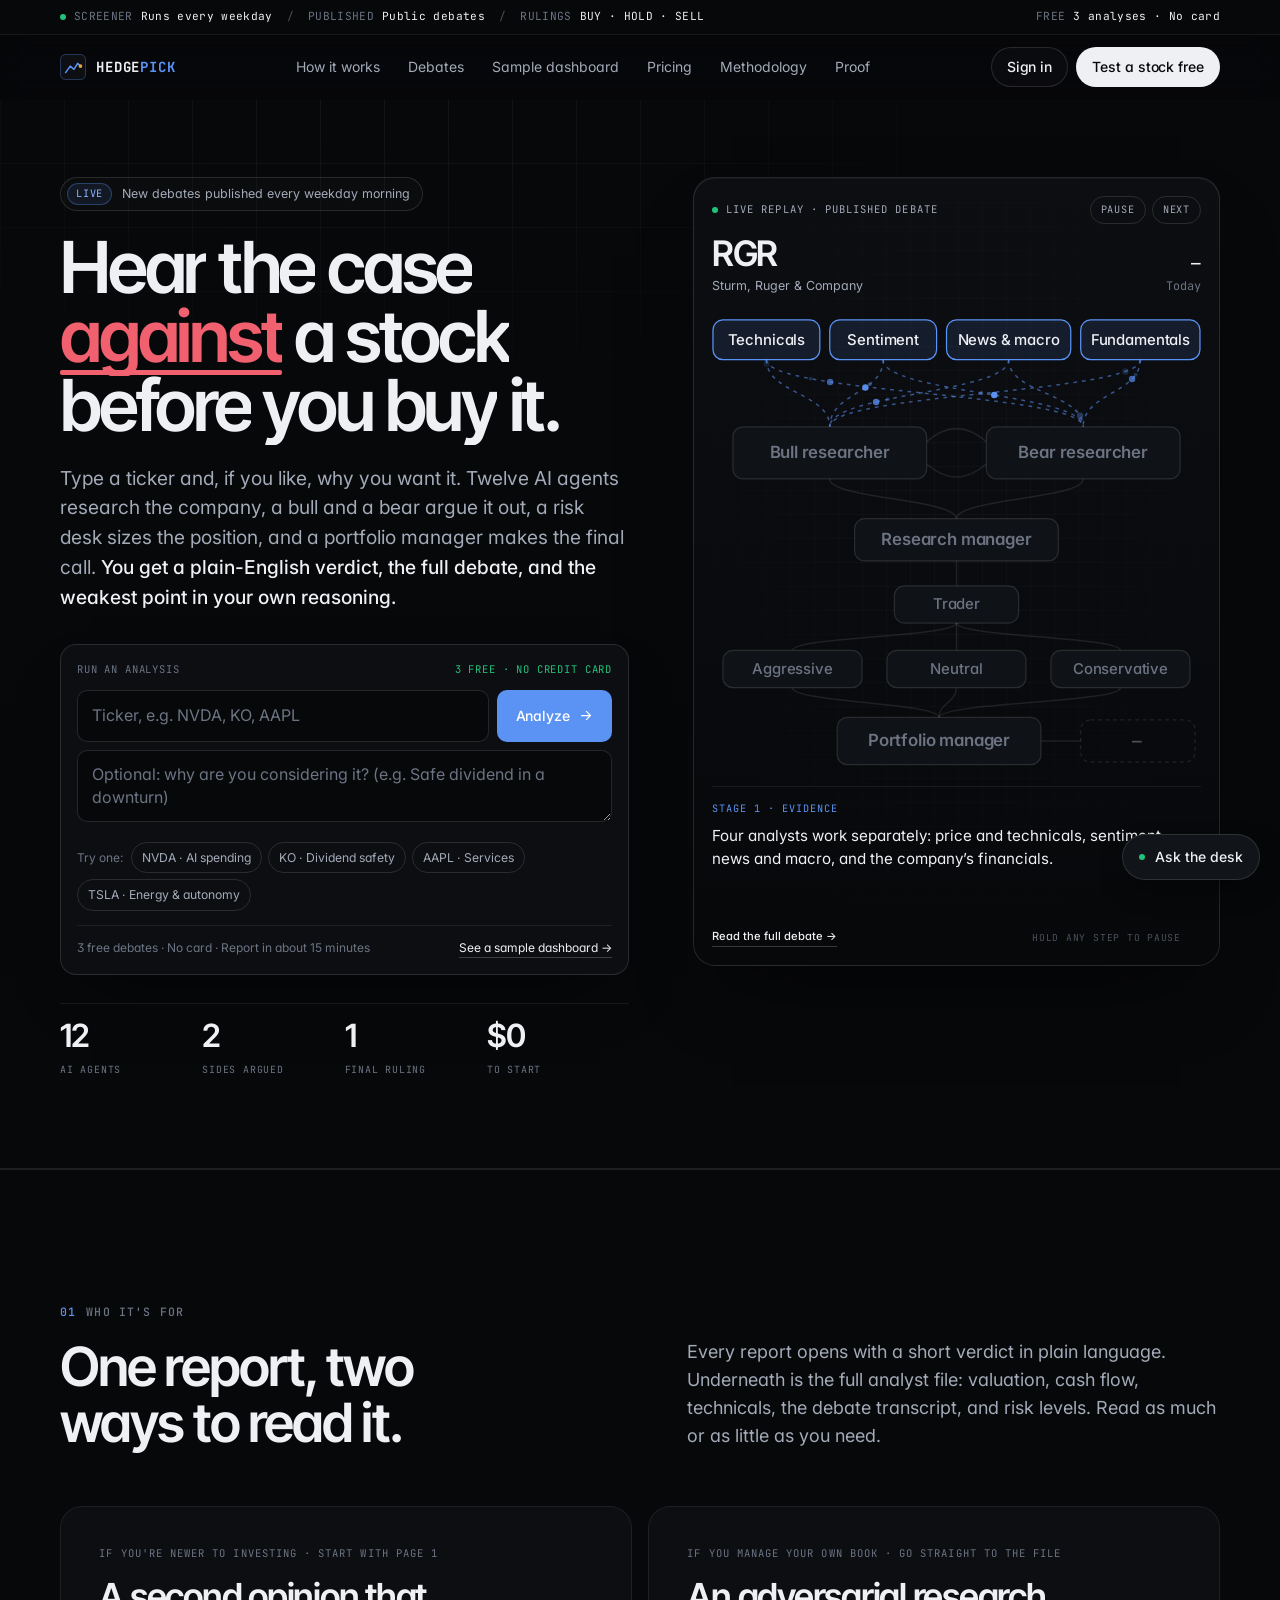
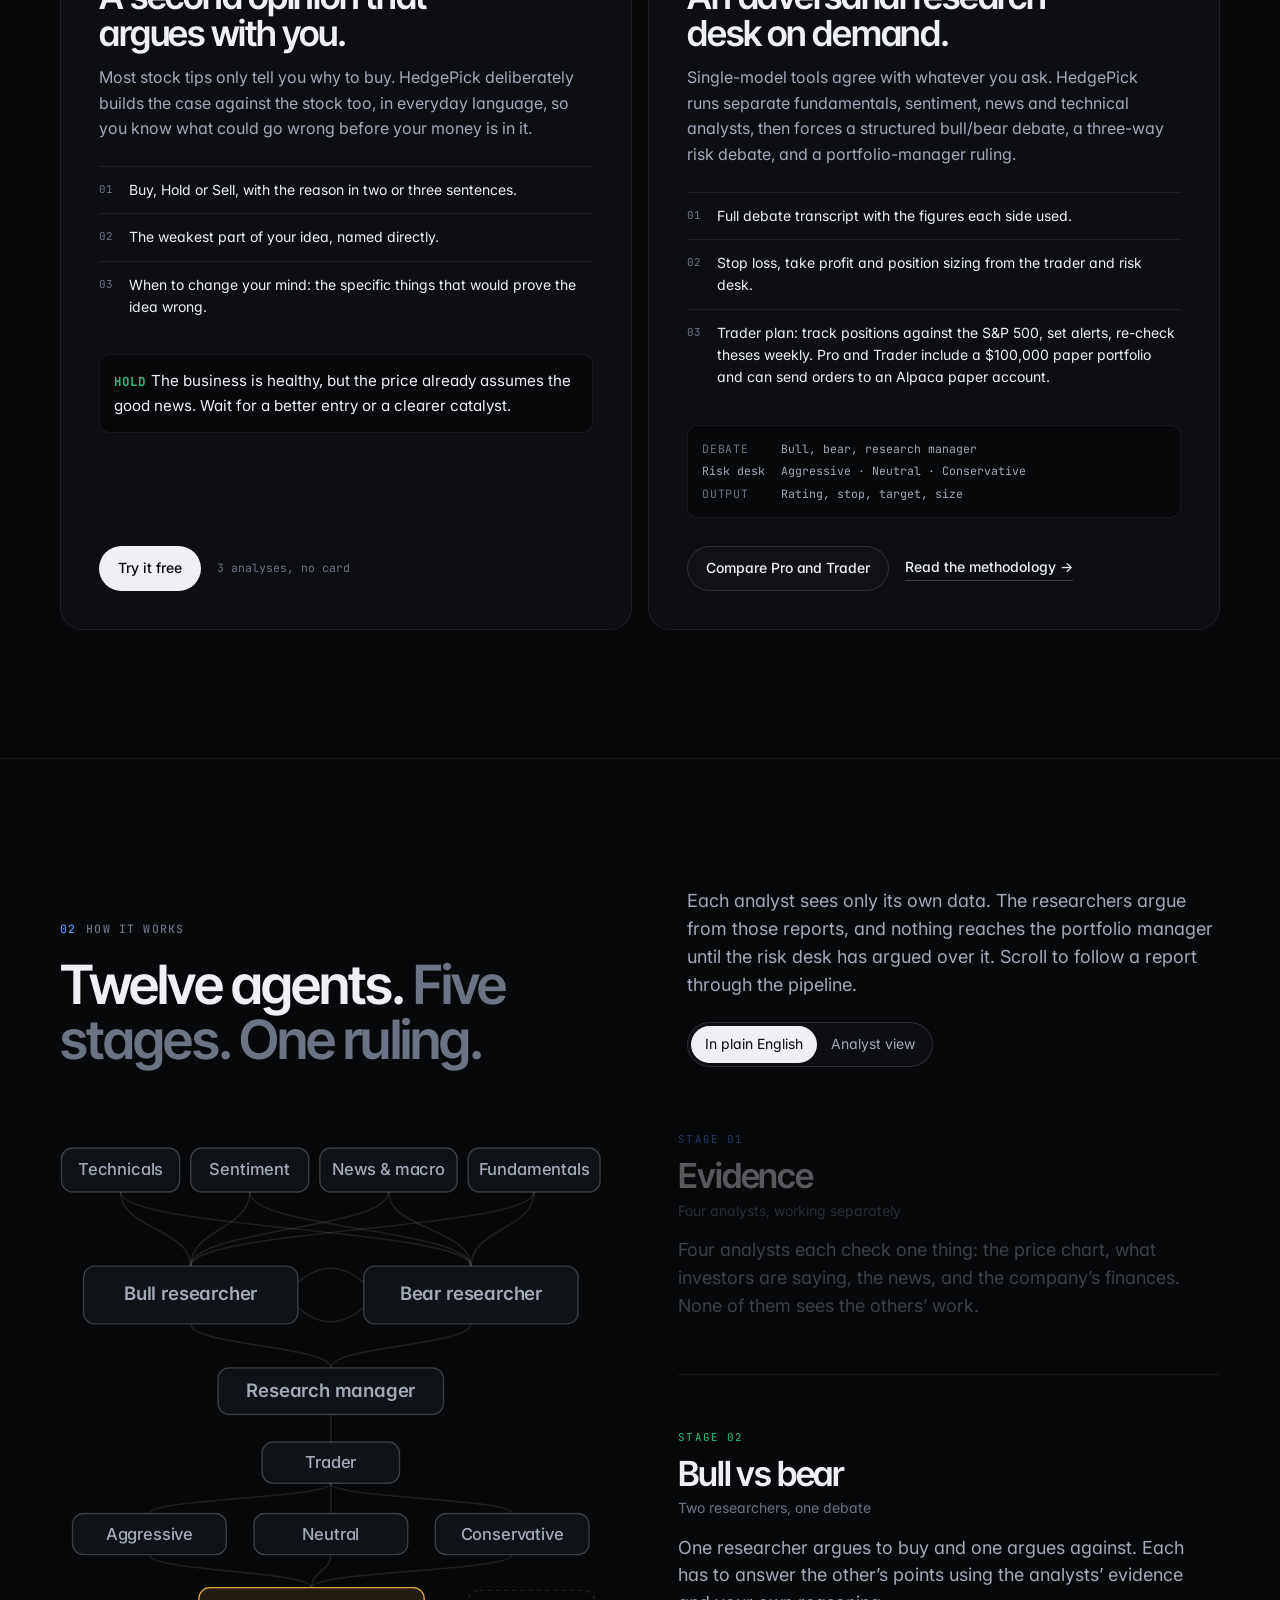
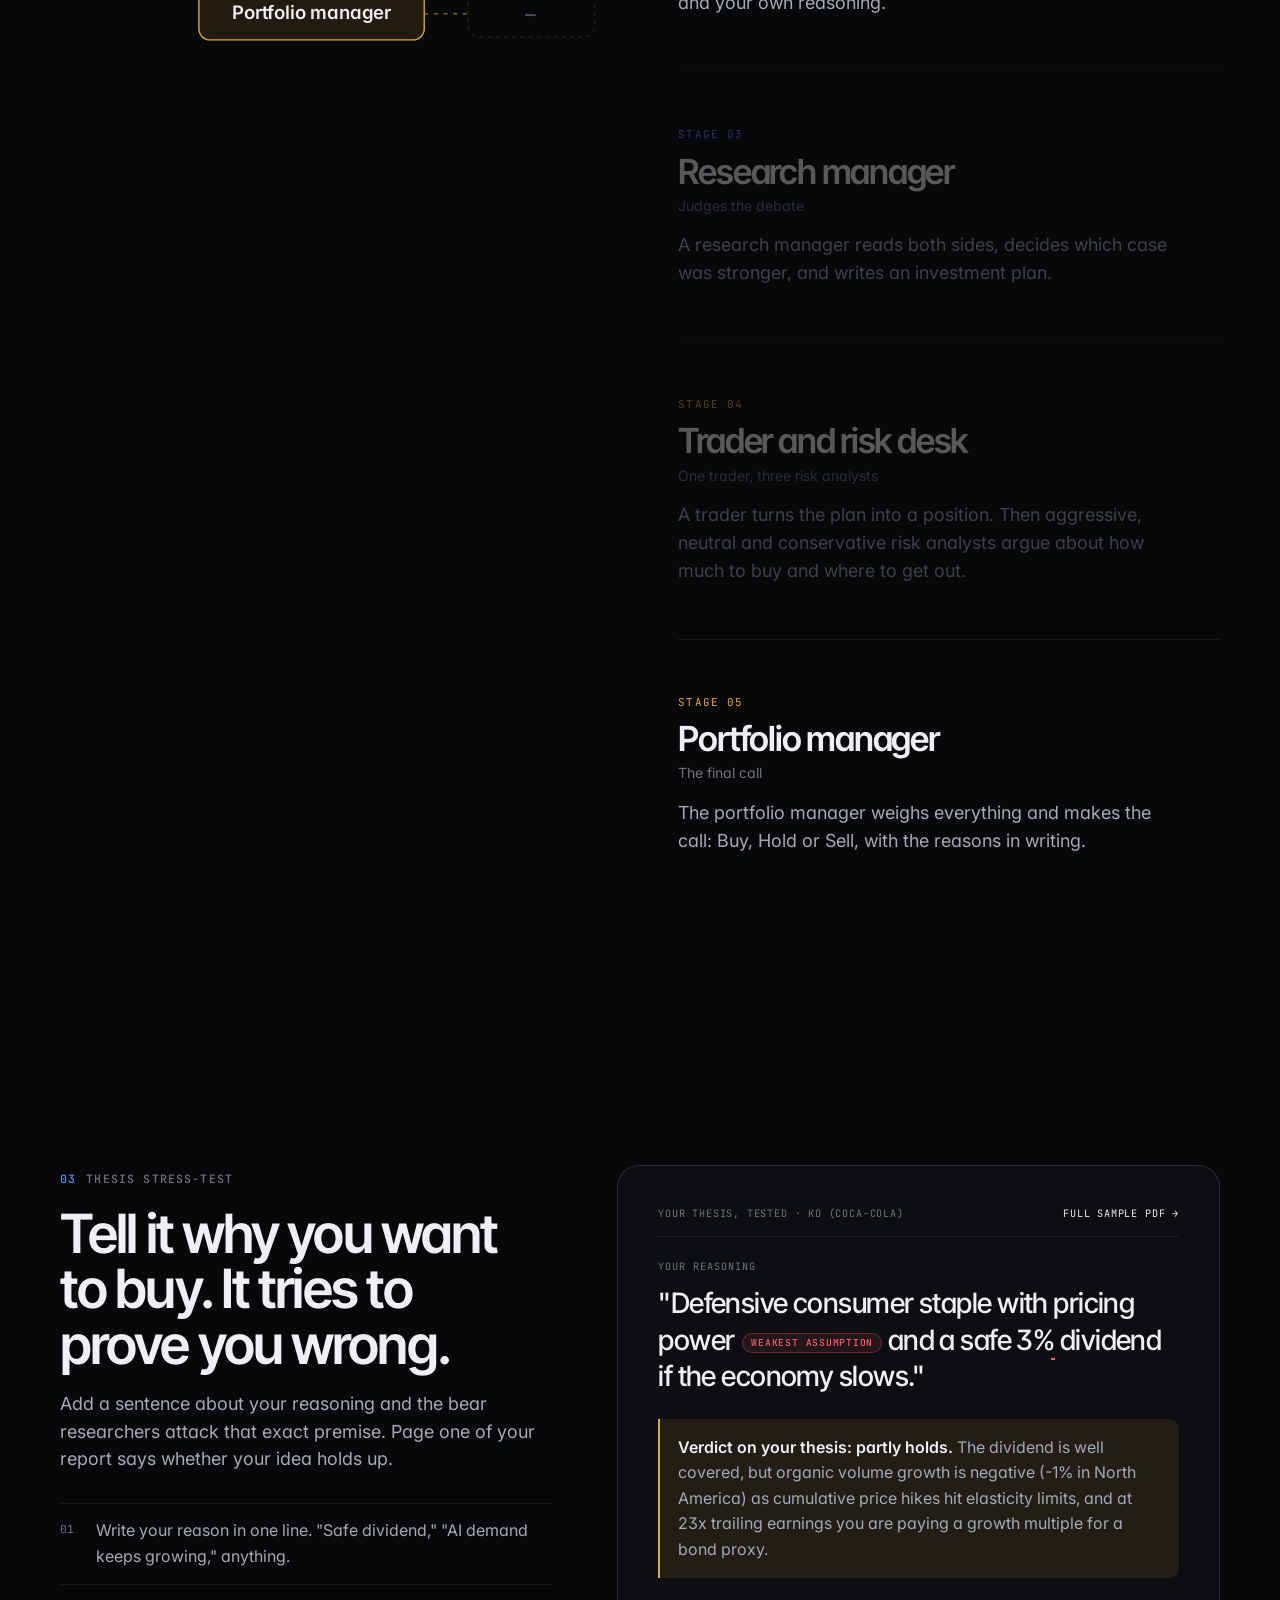
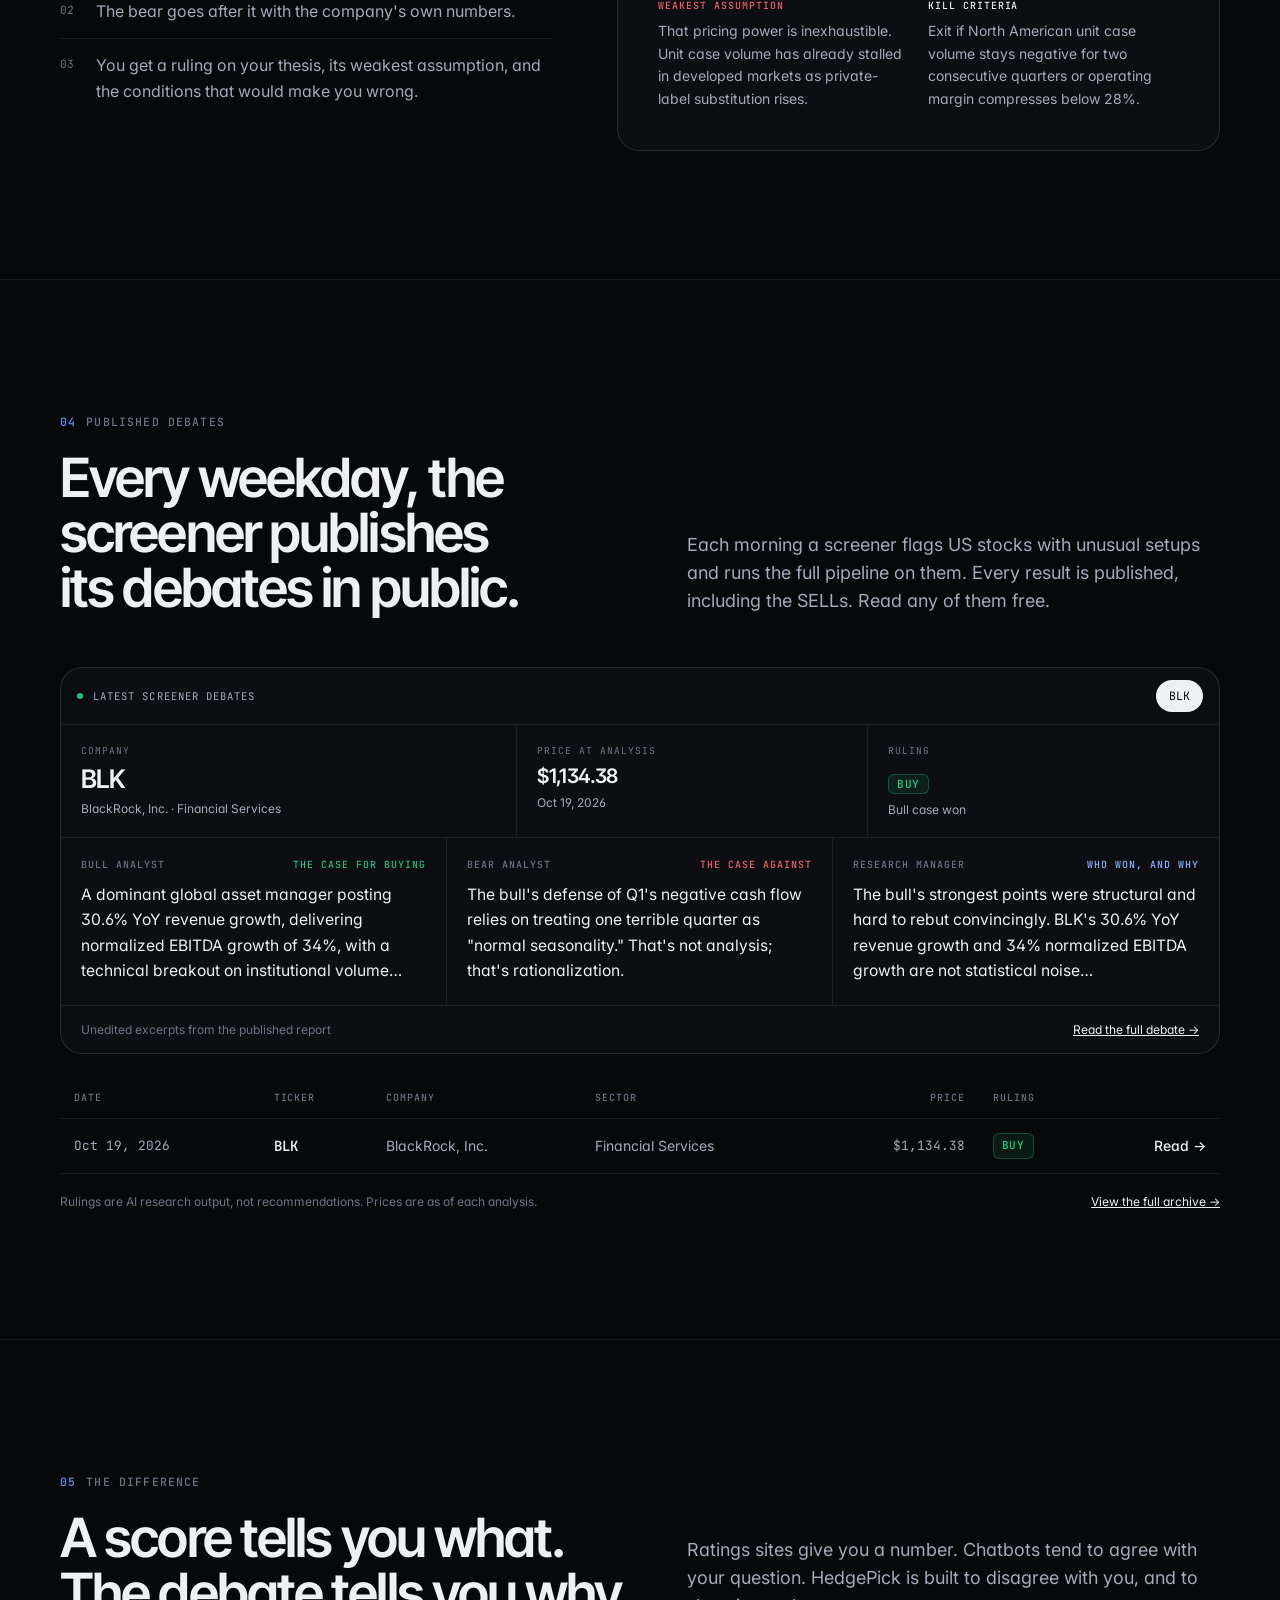
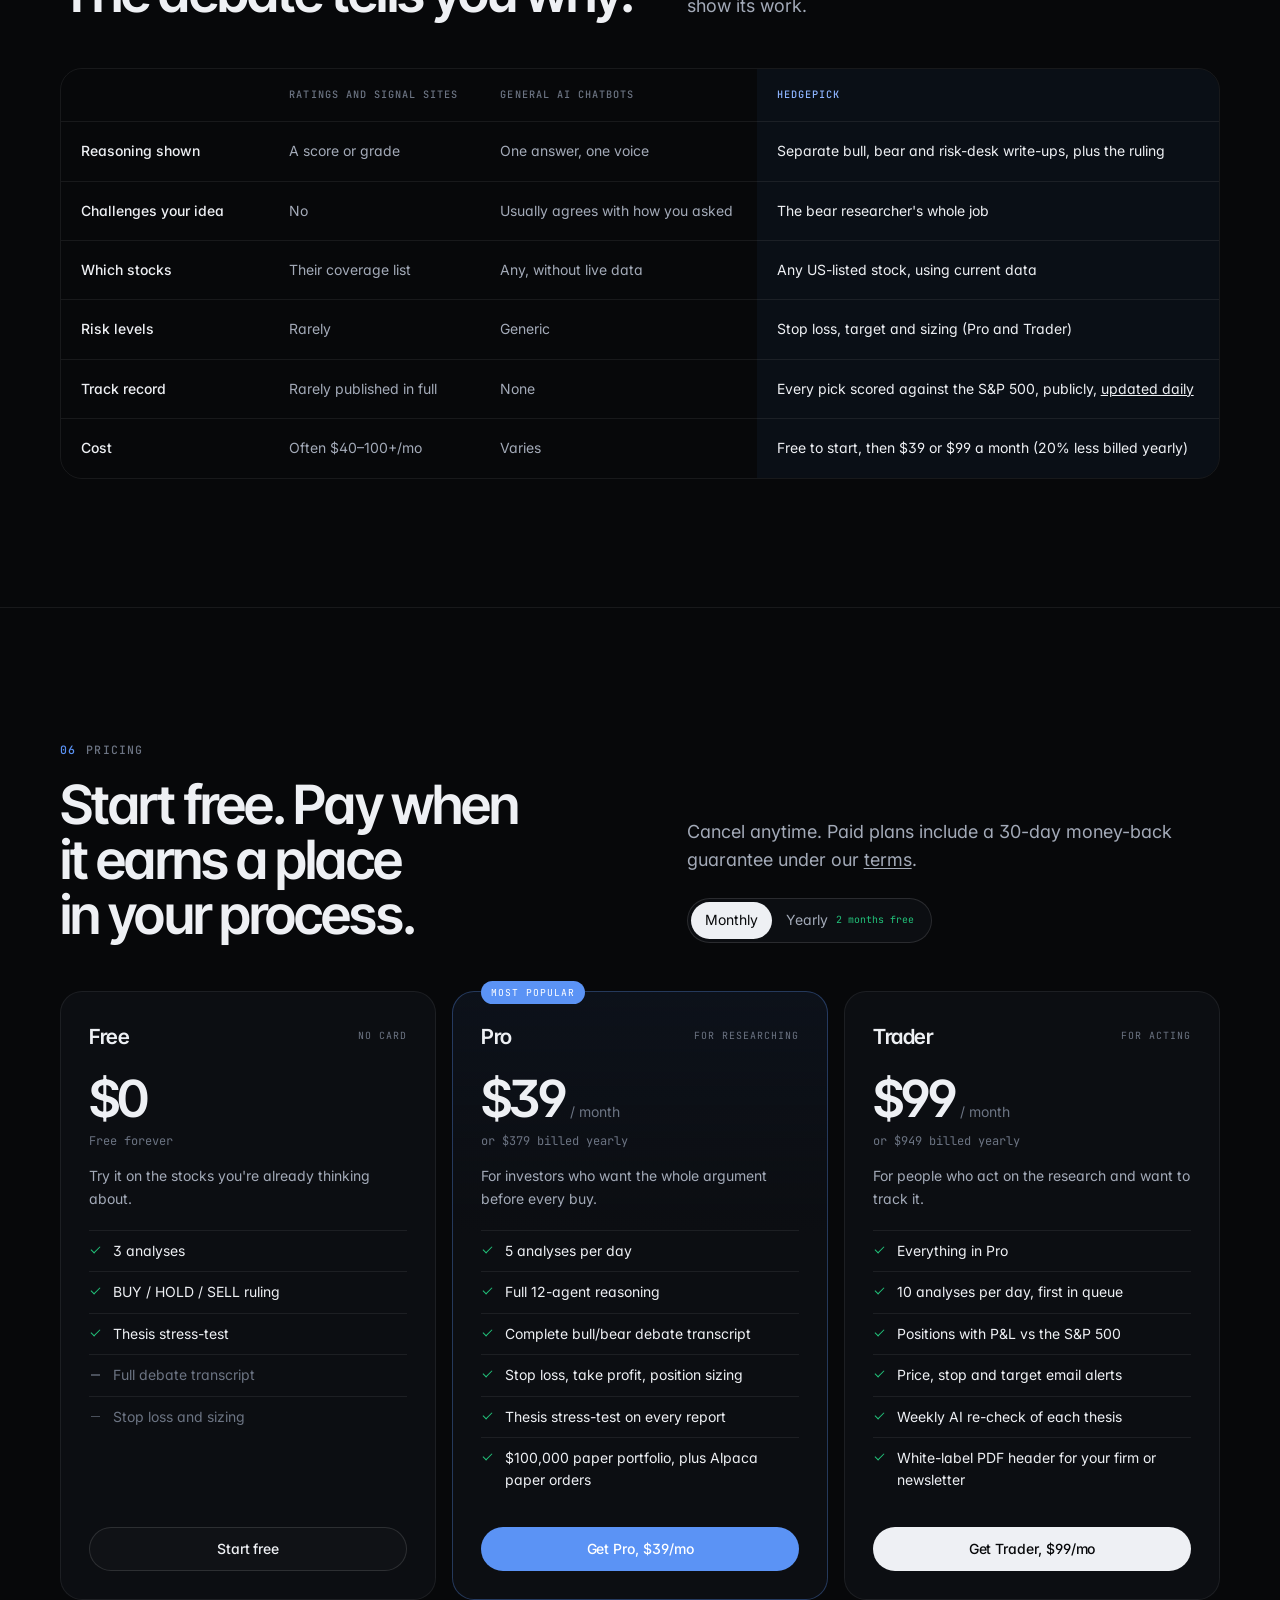
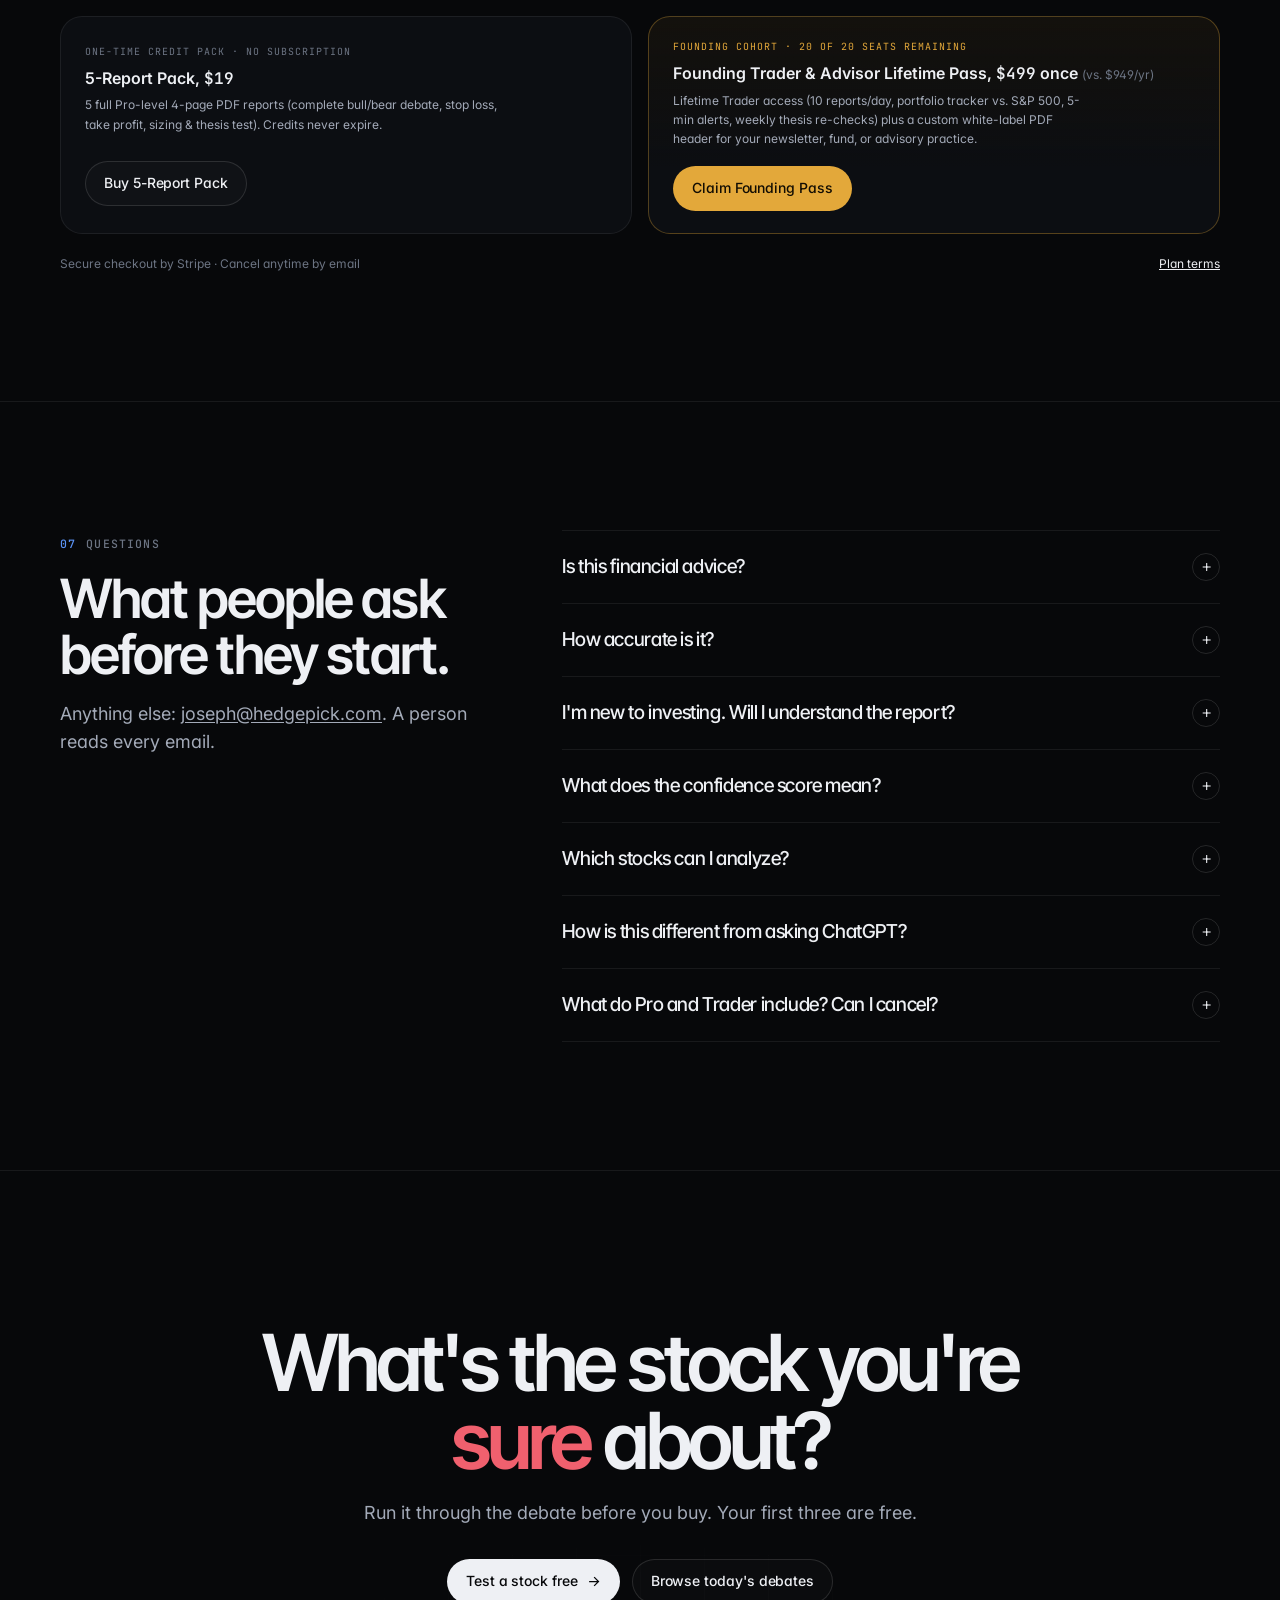
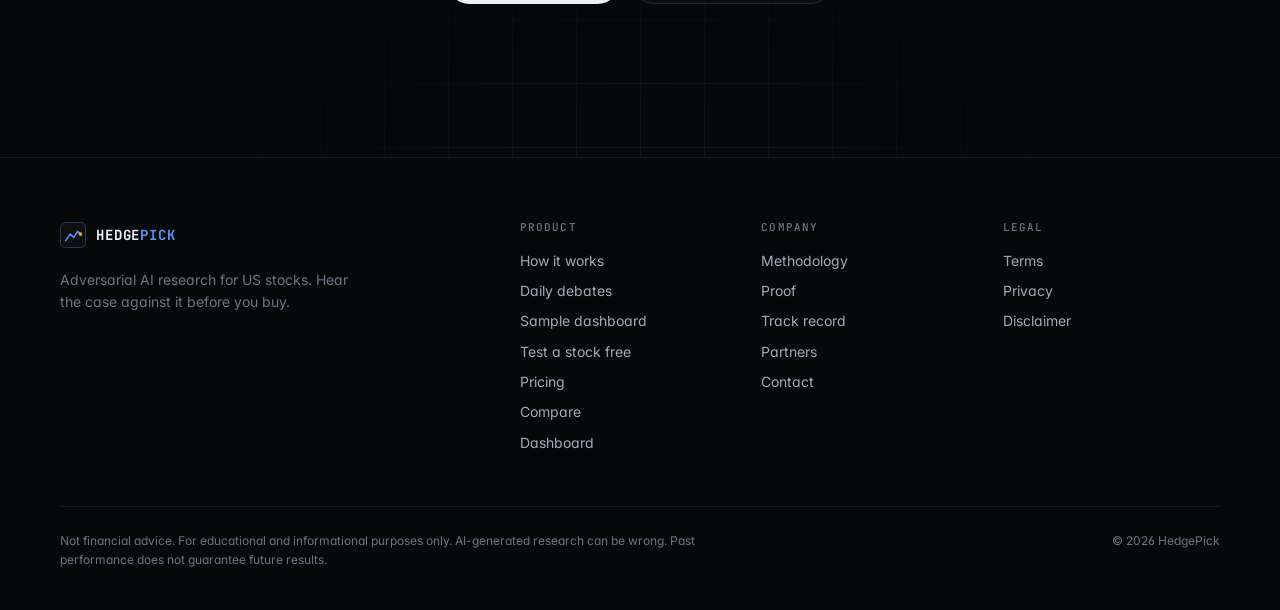
==== commit 47aebcab: "Homepage track-record strip: add link to research findings Co-authored-by: Perplexity <noreply@perpl" ====
--- a/index.html
+++ b/index.html
@@ -341,9 +341,9 @@
 .tr-k{font:600 11px/1 'JetBrains Mono',ui-monospace,monospace;letter-spacing:.08em;text-transform:uppercase;color:var(--gold,#C9A84C)}
 .tr-t{font-size:15px;line-height:1.45}
 .tr-t b{font-family:'JetBrains Mono',ui-monospace,monospace;font-weight:600}
-.tr-l{font-size:14px;font-weight:600;white-space:nowrap}
+.tr-l{font-size:14px;font-weight:600;white-space:nowrap;display:flex;flex-direction:column;gap:6px;align-items:flex-end}.tr-l a{color:inherit;text-decoration:none}.tr-l a:hover{color:var(--gold,#C9A84C)}.tr-l a+a{font-weight:500;font-size:13px;opacity:.8}
 .tr-n{grid-column:1/-1;font-size:11.5px;opacity:.6}
-@media(max-width:720px){.tr-strip{grid-template-columns:1fr}.tr-l{white-space:normal}}
+@media(max-width:720px){.tr-strip{grid-template-columns:1fr}.tr-l{white-space:normal;align-items:flex-start}}
 </style>
 </head>
 <body>
@@ -653,12 +653,12 @@
         <div class="bill" style="margin-top:24px"><button type="button" class="on" data-bill="m" onclick="setBill('m')">Monthly</button><button type="button" data-bill="a" onclick="setBill('a')">Yearly <span class="sv">2 months free</span></button></div>
       </div>
     </div>
-    <a class="tr-strip rv" id="trStrip" href="/proof" hidden>
+    <div class="tr-strip rv" id="trStrip" hidden>
       <span class="tr-k">Track record</span>
       <span class="tr-t">Model portfolio of the screener's top 5 daily picks, each held one month: <b id="trHp">–</b> vs <b id="trSpy">–</b> for the S&amp;P 500 on the same days, since June 2026.</span>
-      <span class="tr-l">See the proof →</span>
+      <span class="tr-l"><a href="/proof">See the proof →</a><a href="/proof/research">What the record taught us →</a></span>
       <small class="tr-n">Hypothetical results before fees and slippage. Past performance does not predict future returns.</small>
-    </a>
+    </div>
     <div class="plans">
       <div class="plan rv">
         <div class="p-top"><span class="p-name">Free</span><span class="p-tag">No card</span></div>
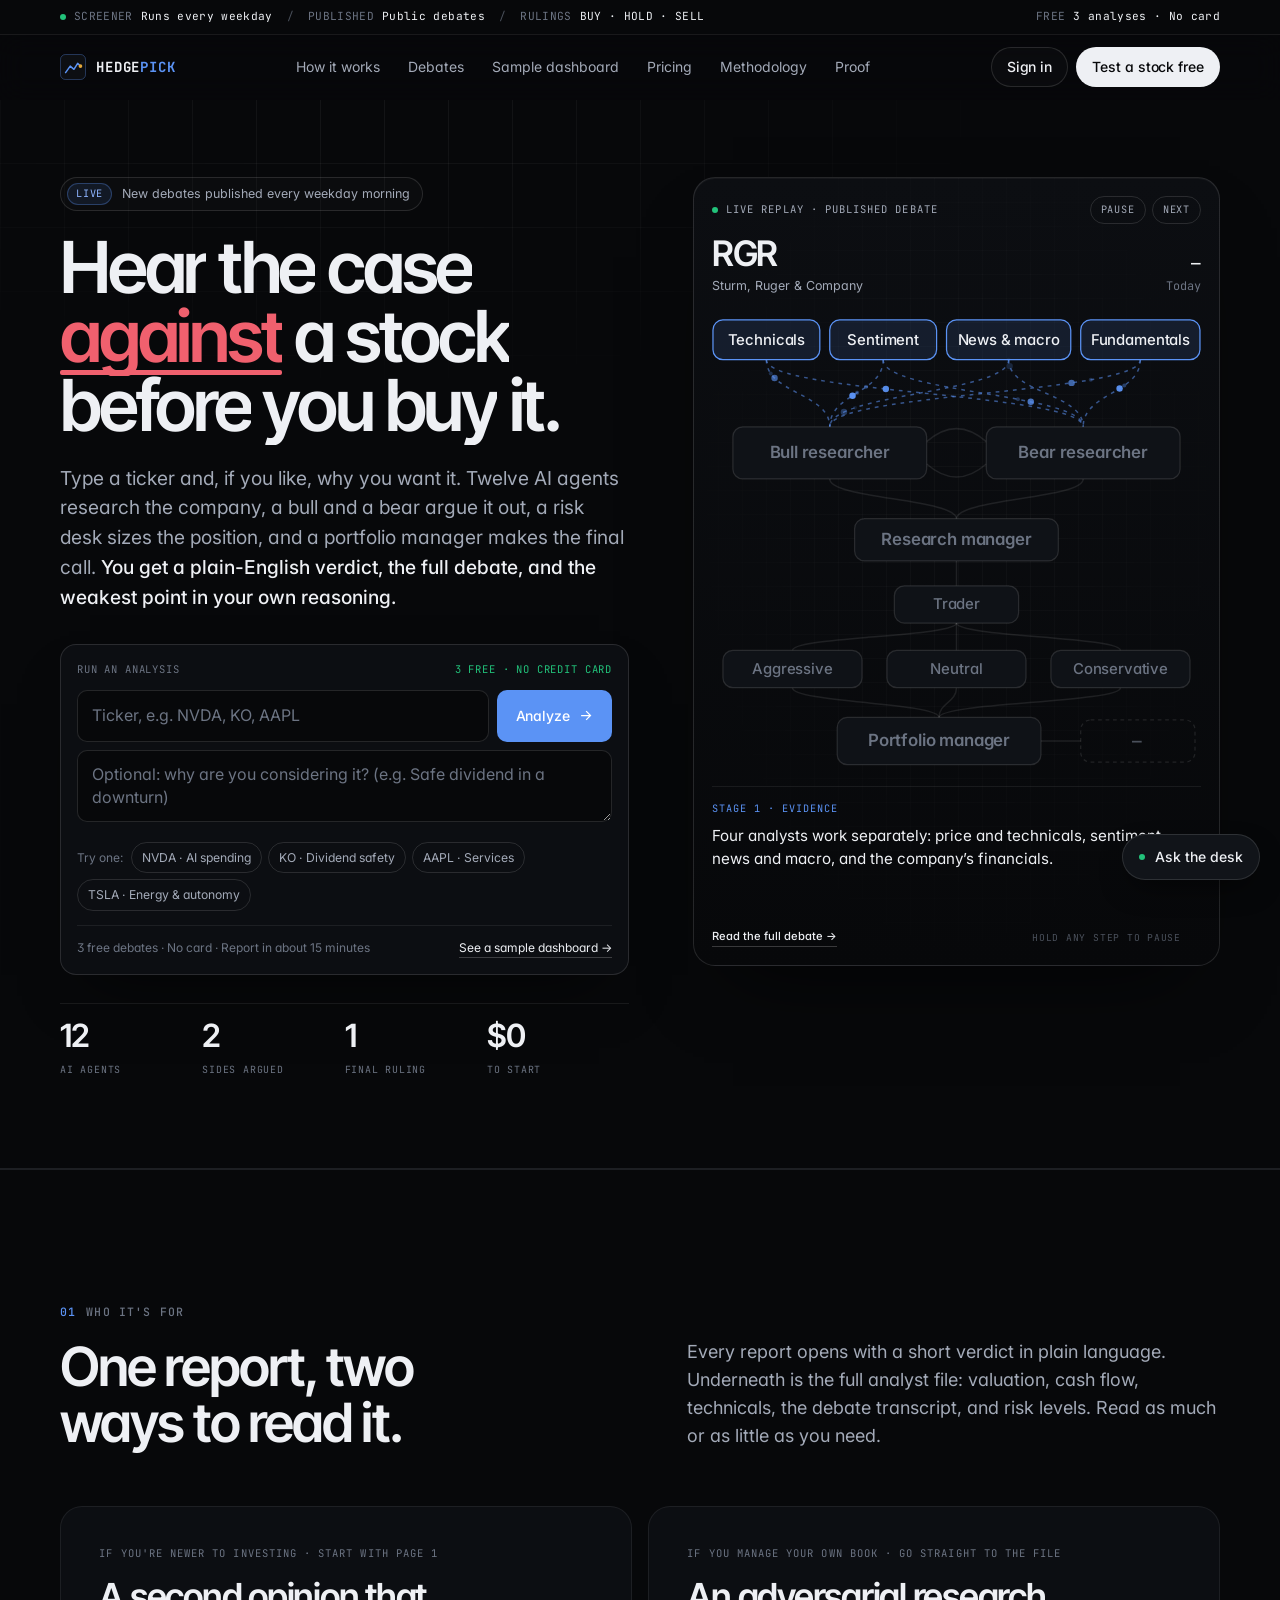
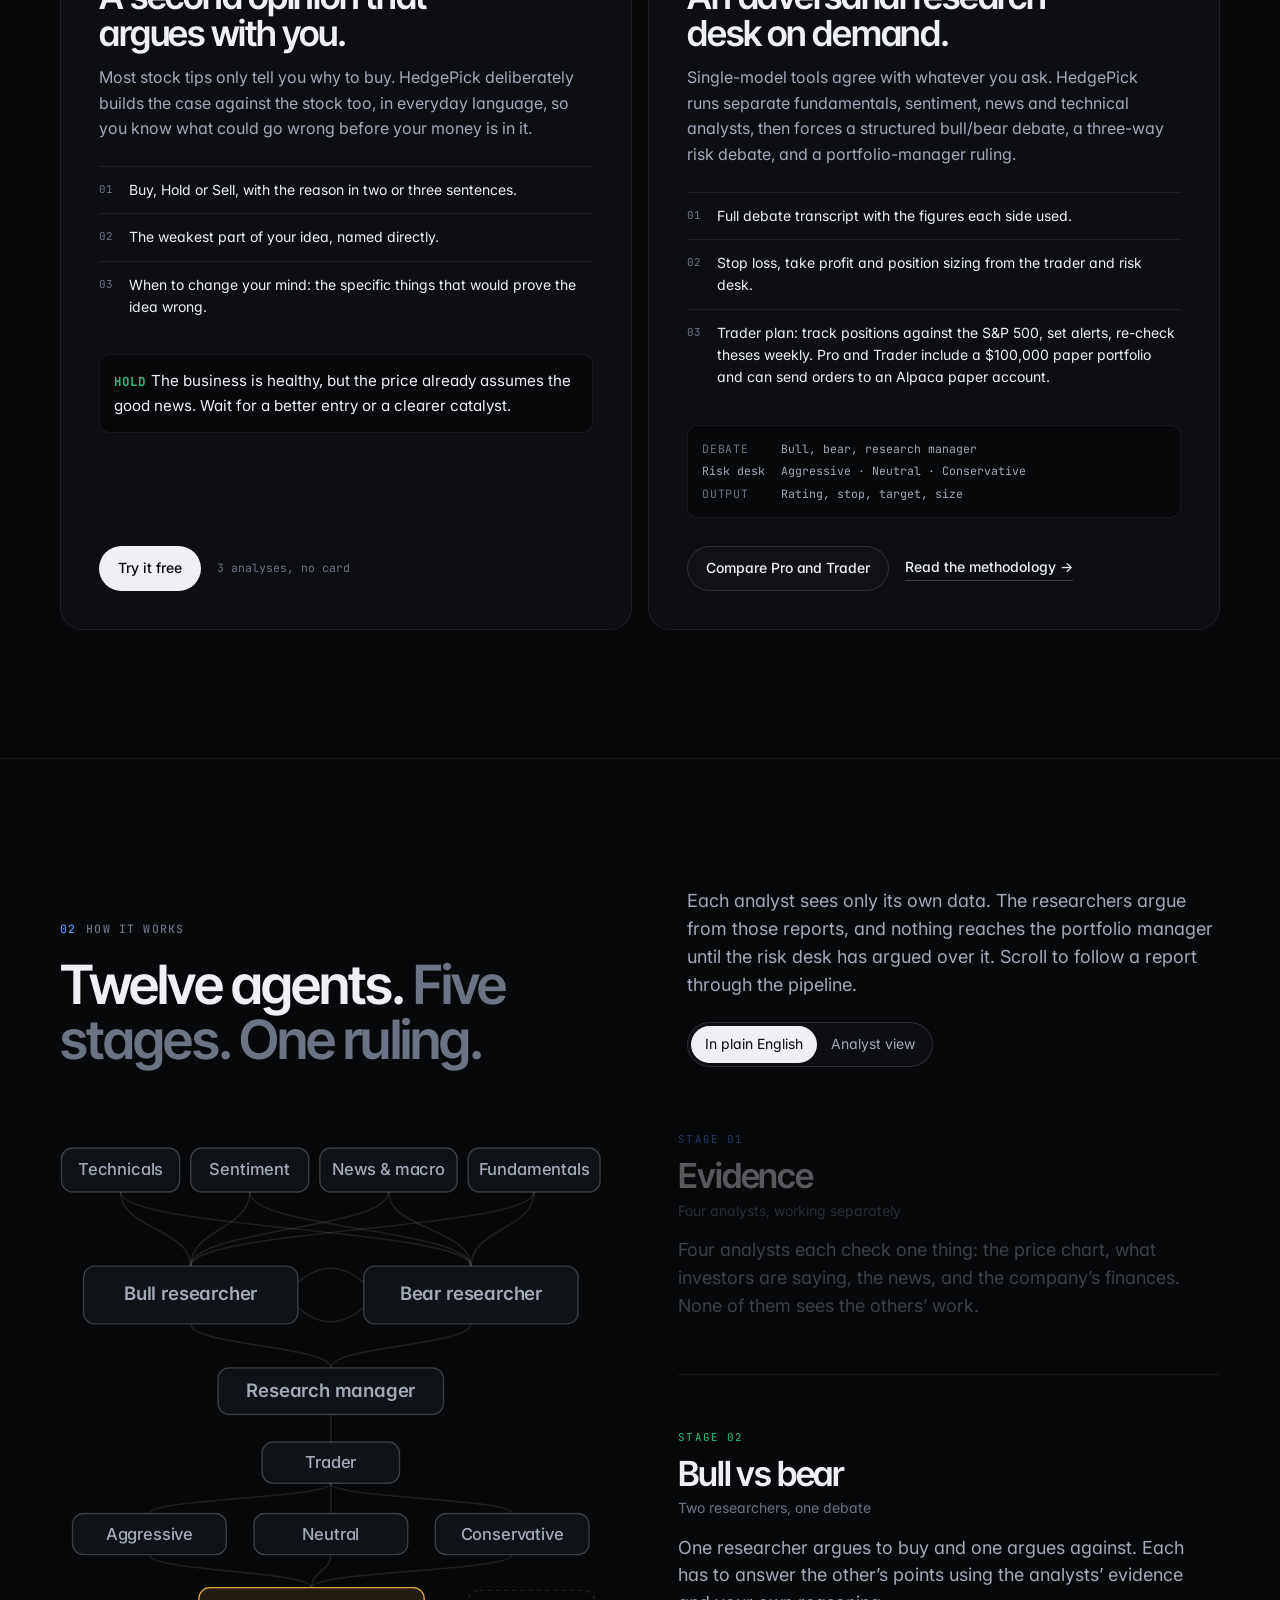
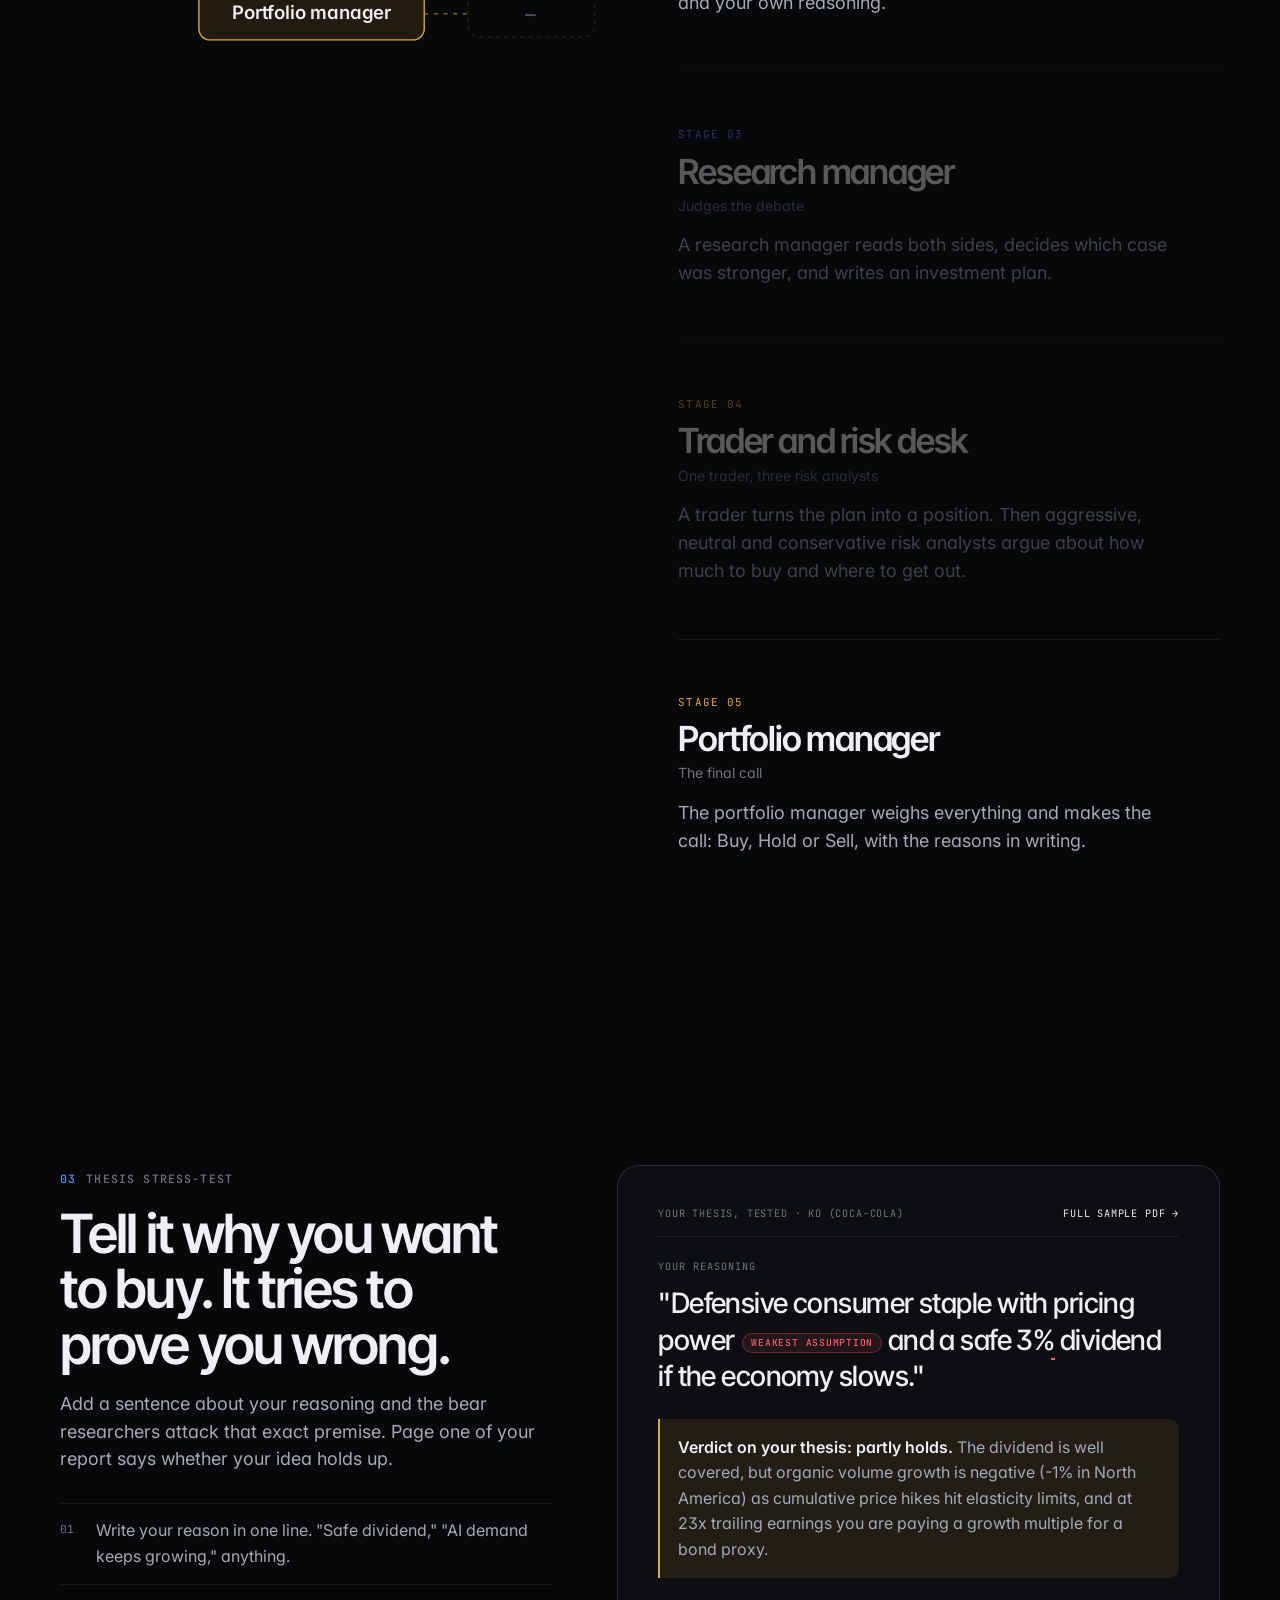
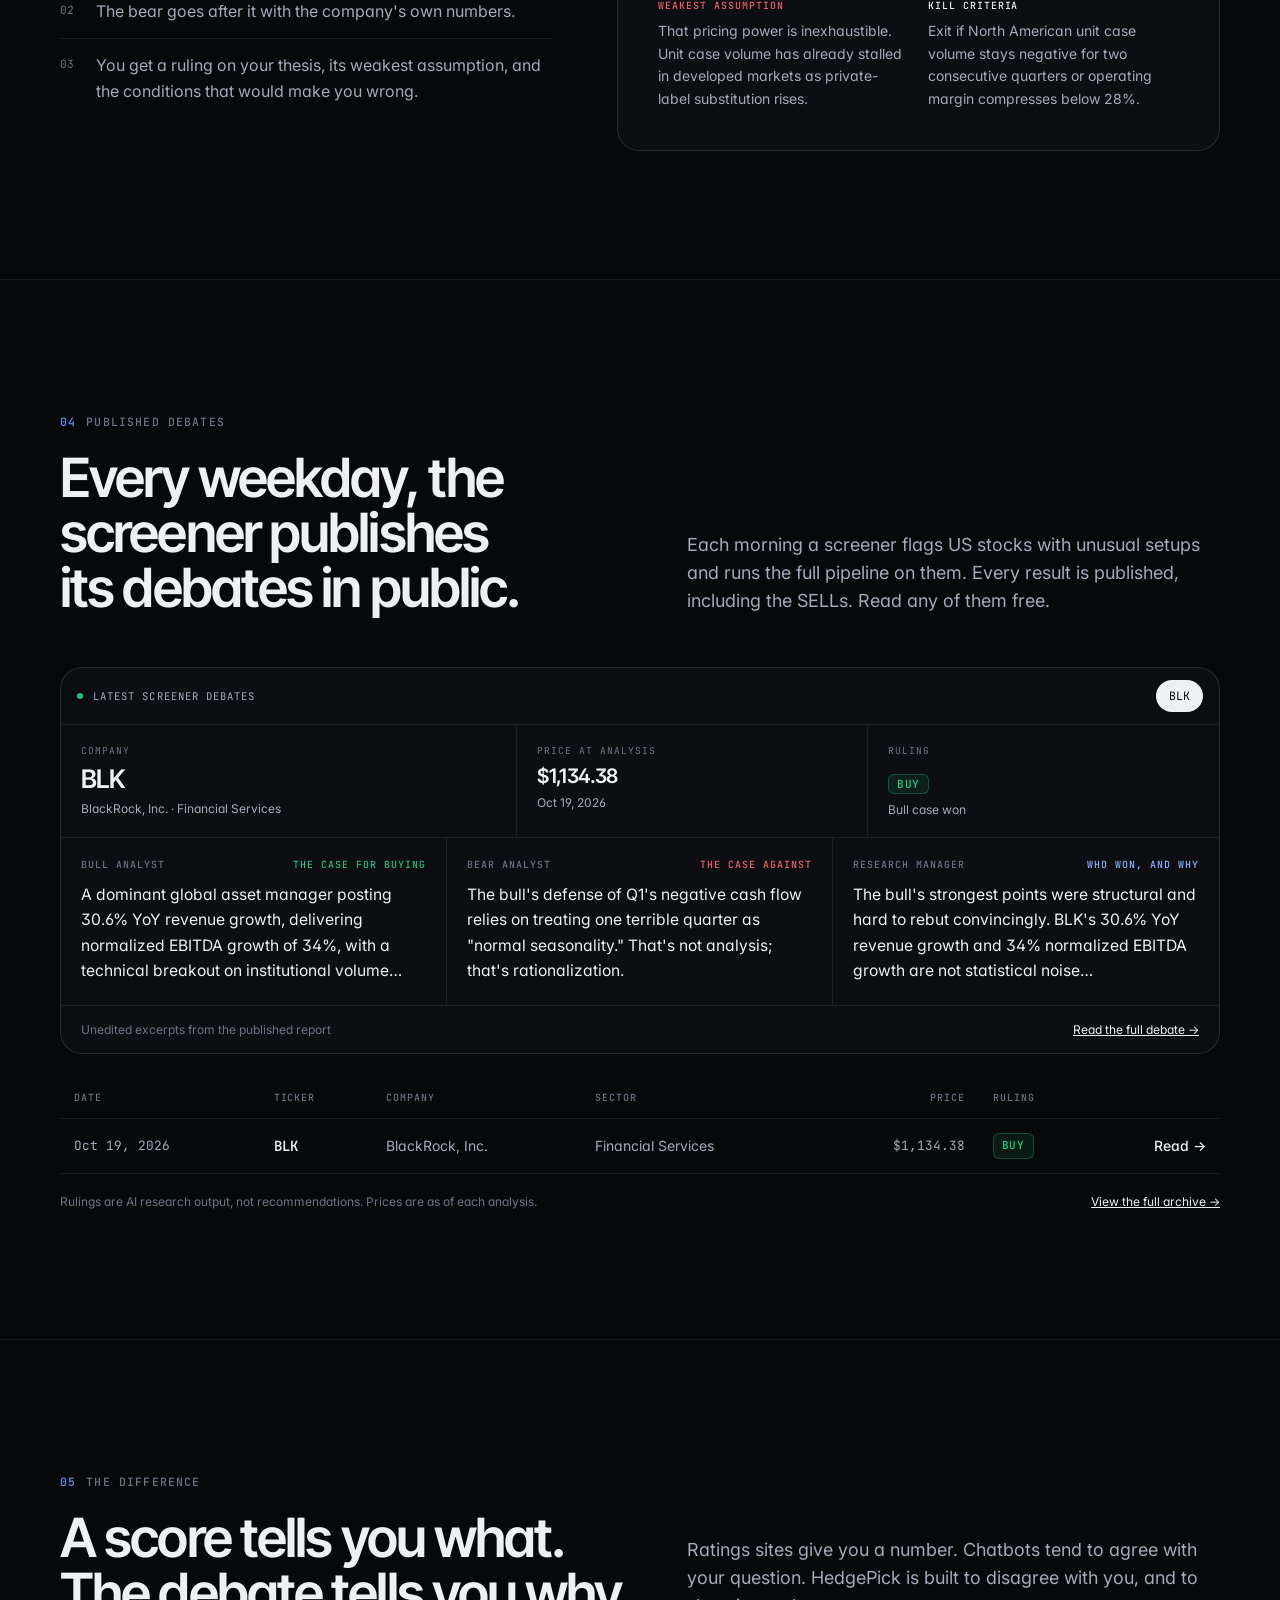
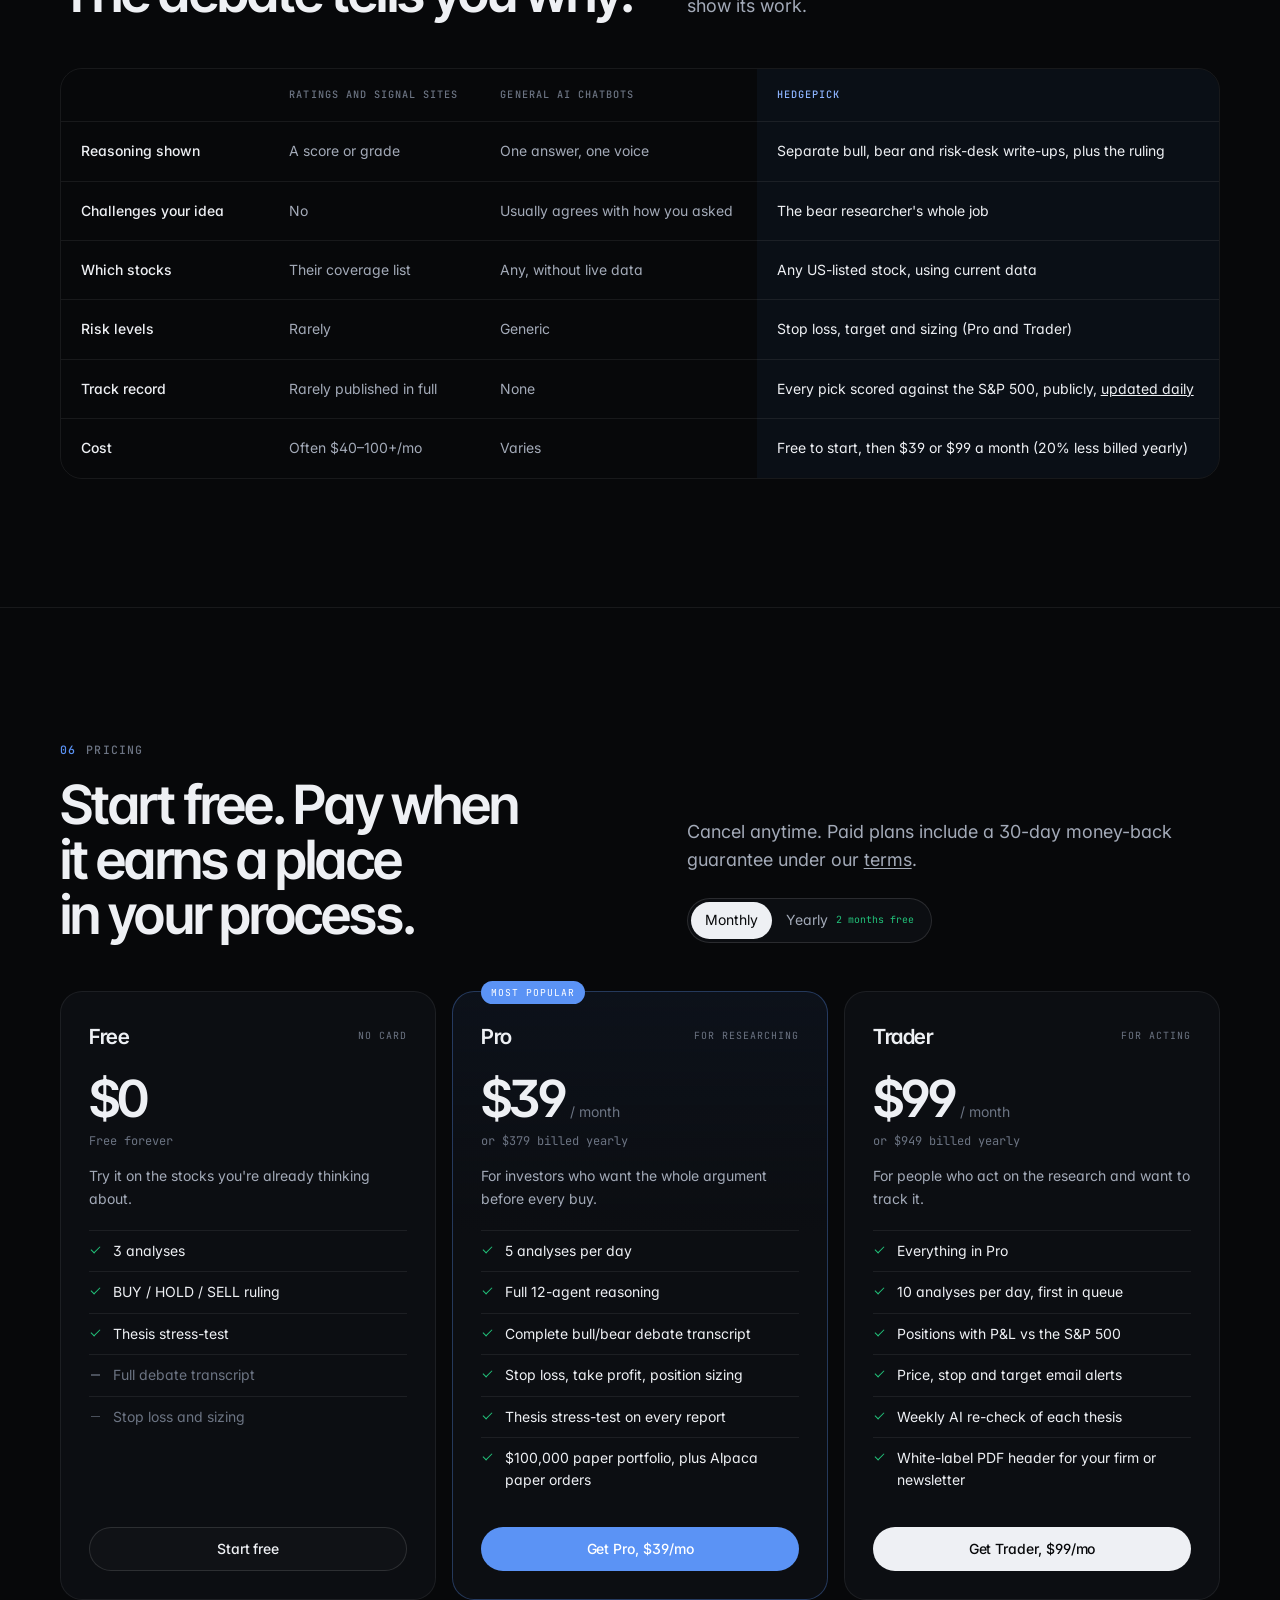
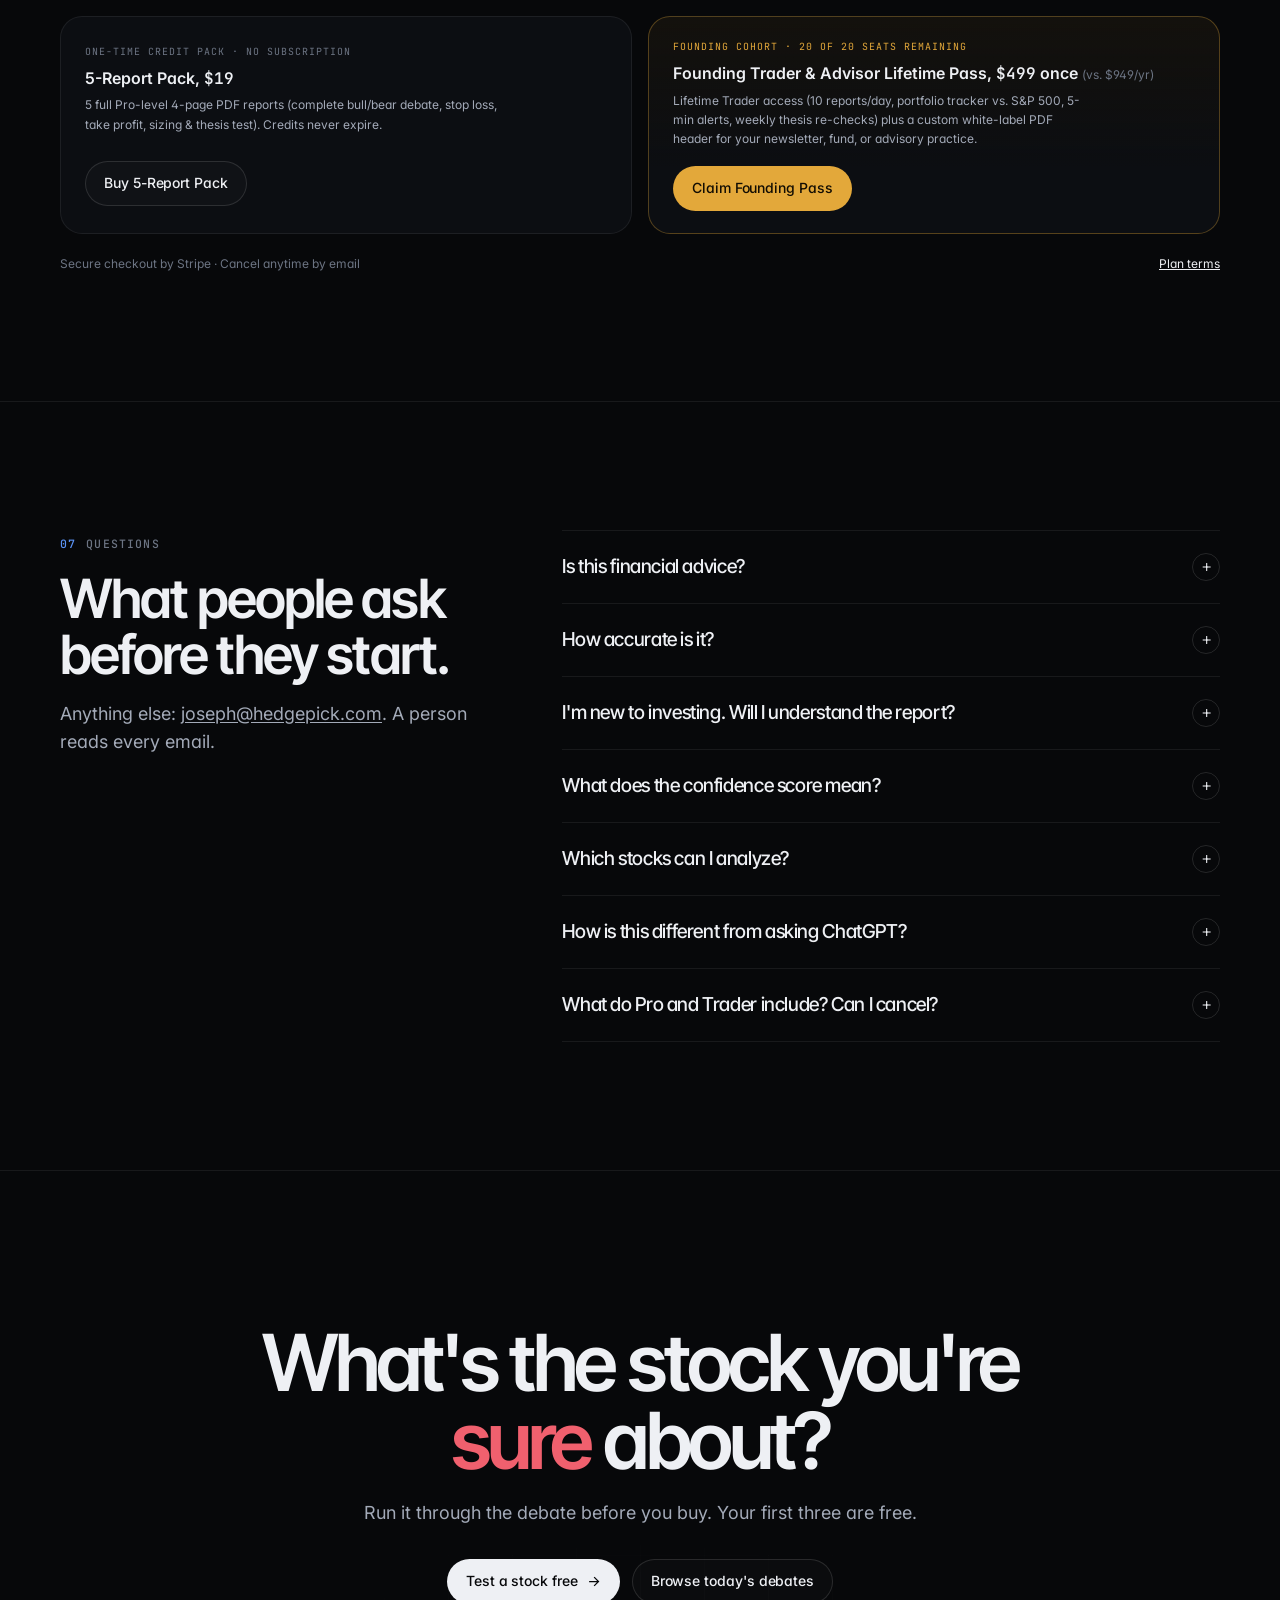
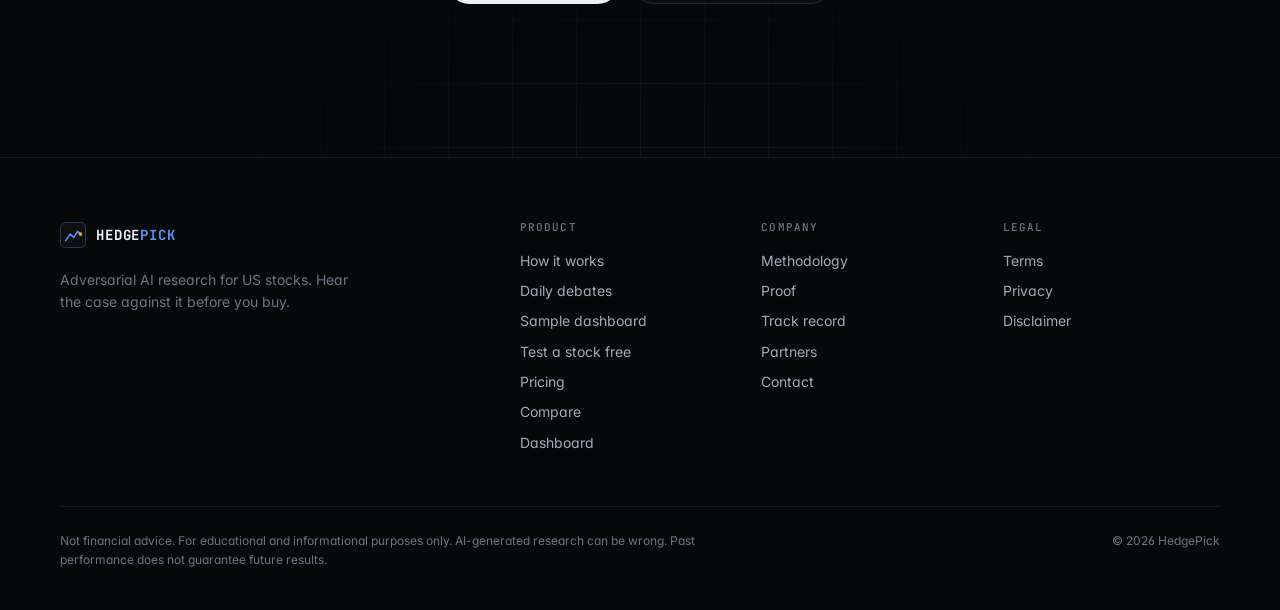
==== commit 5c0f7872: "Homepage strip: link to How it compares Co-authored-by: Perplexity <noreply@perplexity.ai>" ====
--- a/index.html
+++ b/index.html
@@ -656,7 +656,7 @@
     <div class="tr-strip rv" id="trStrip" hidden>
       <span class="tr-k">Track record</span>
       <span class="tr-t">Model portfolio of the screener's top 5 daily picks, each held one month: <b id="trHp">–</b> vs <b id="trSpy">–</b> for the S&amp;P 500 on the same days, since June 2026.</span>
-      <span class="tr-l"><a href="/proof">See the proof →</a><a href="/proof/research">What the record taught us →</a></span>
+      <span class="tr-l"><a href="/proof">See the proof →</a><a href="/proof#compare">How we compare →</a><a href="/proof/research">What the record taught us →</a></span>
       <small class="tr-n">Hypothetical results before fees and slippage. Past performance does not predict future returns.</small>
     </div>
     <div class="plans">
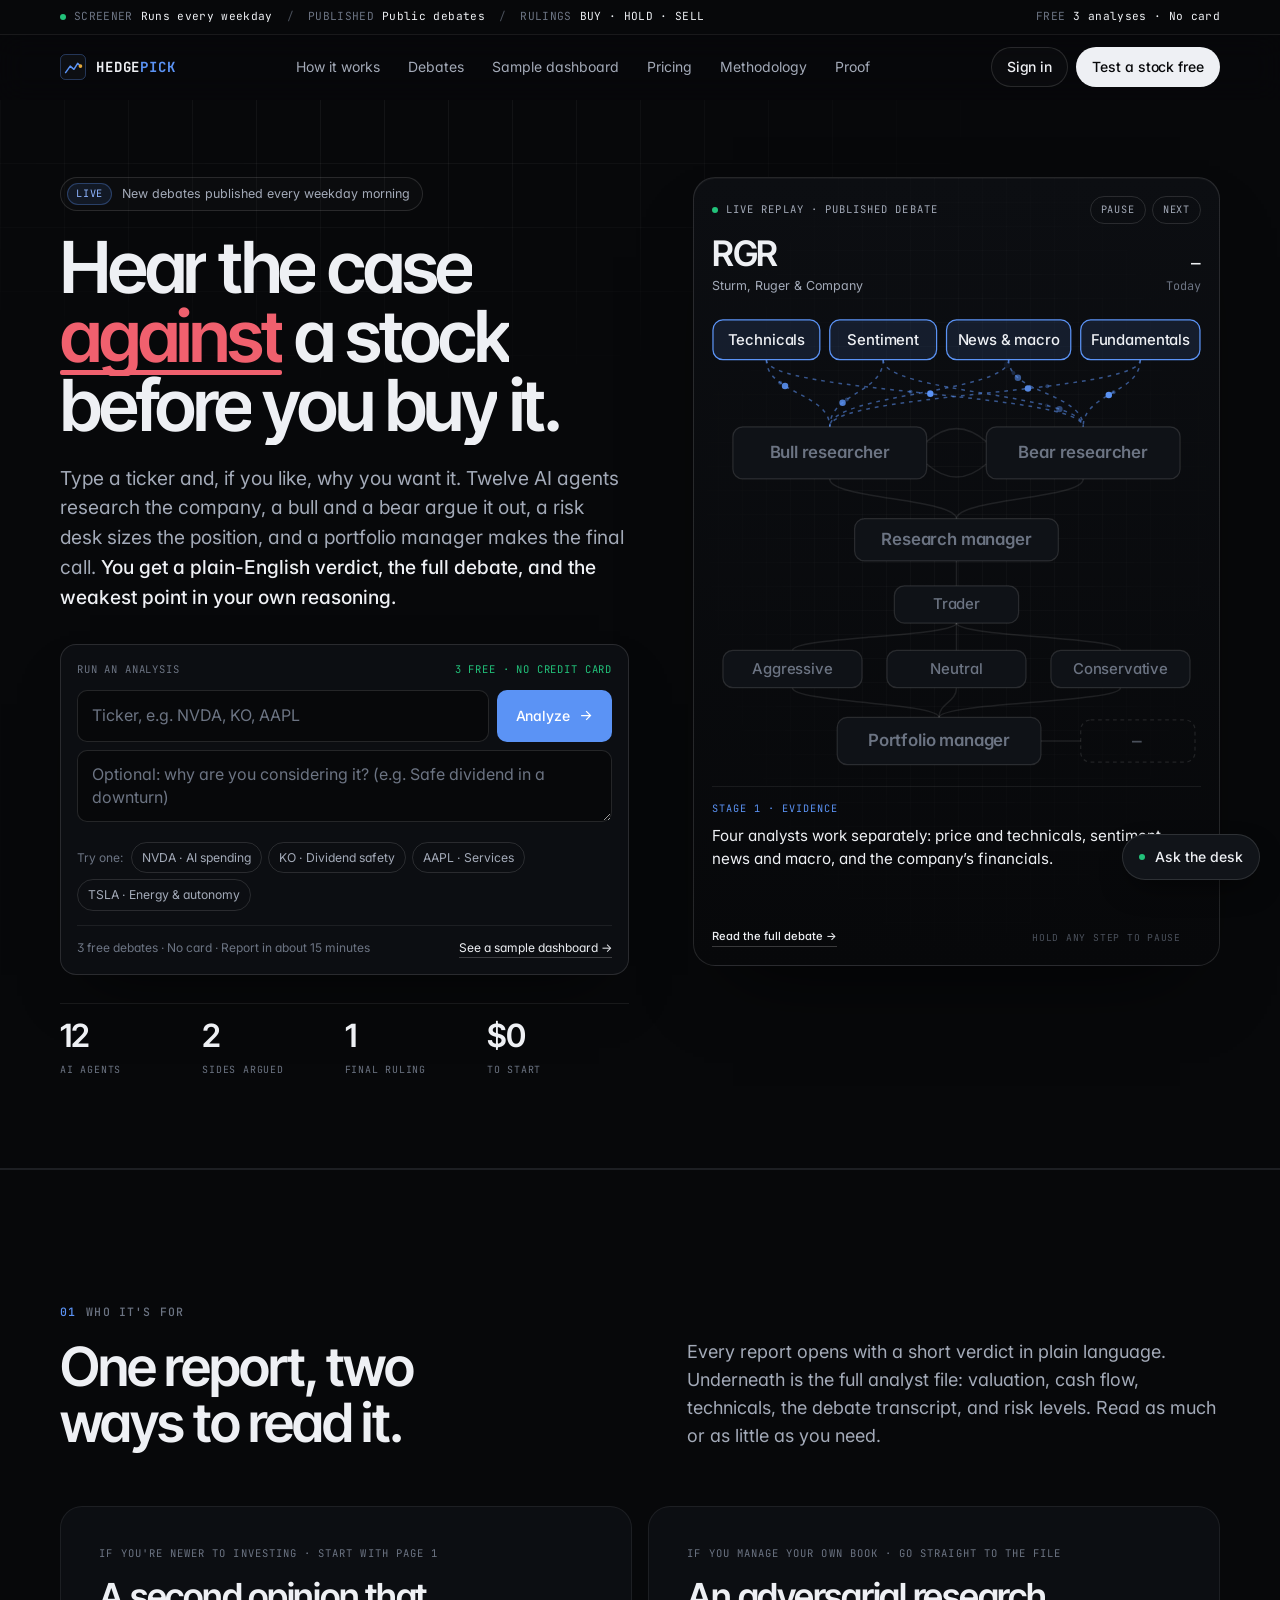
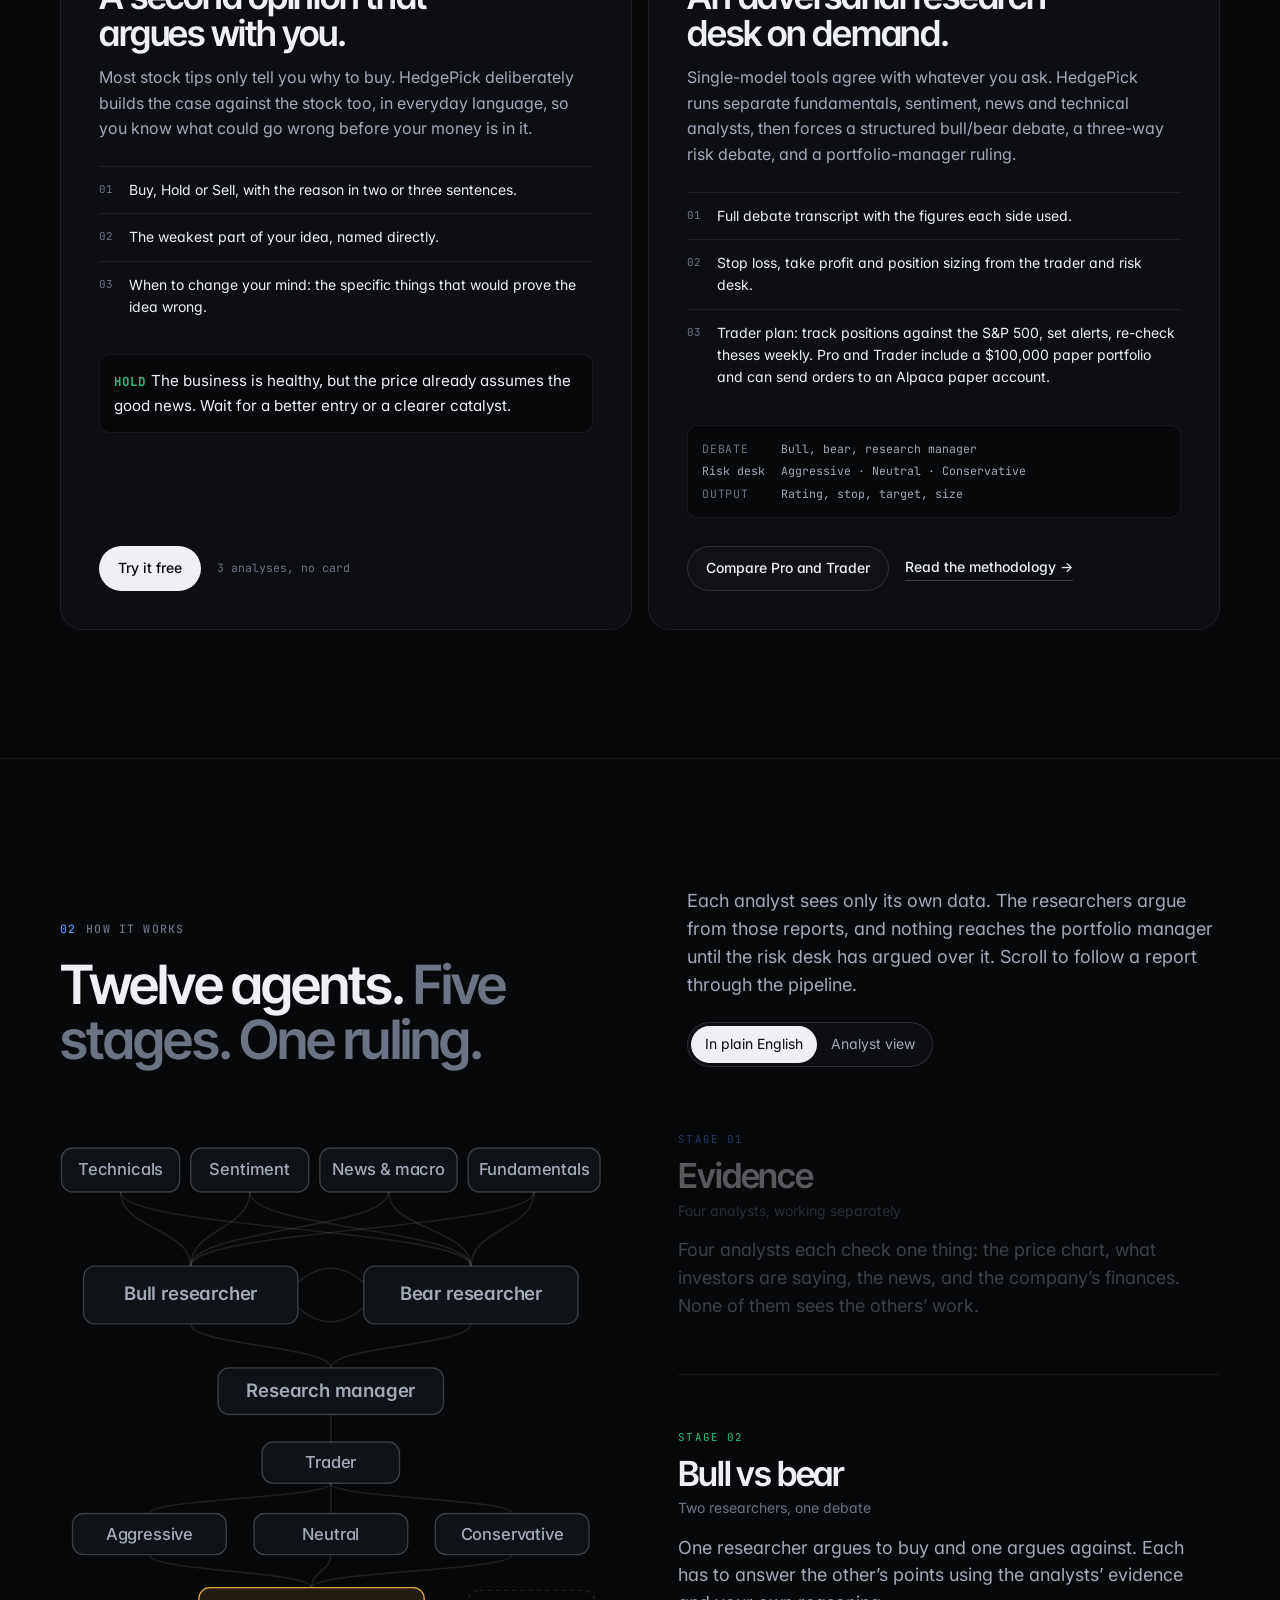
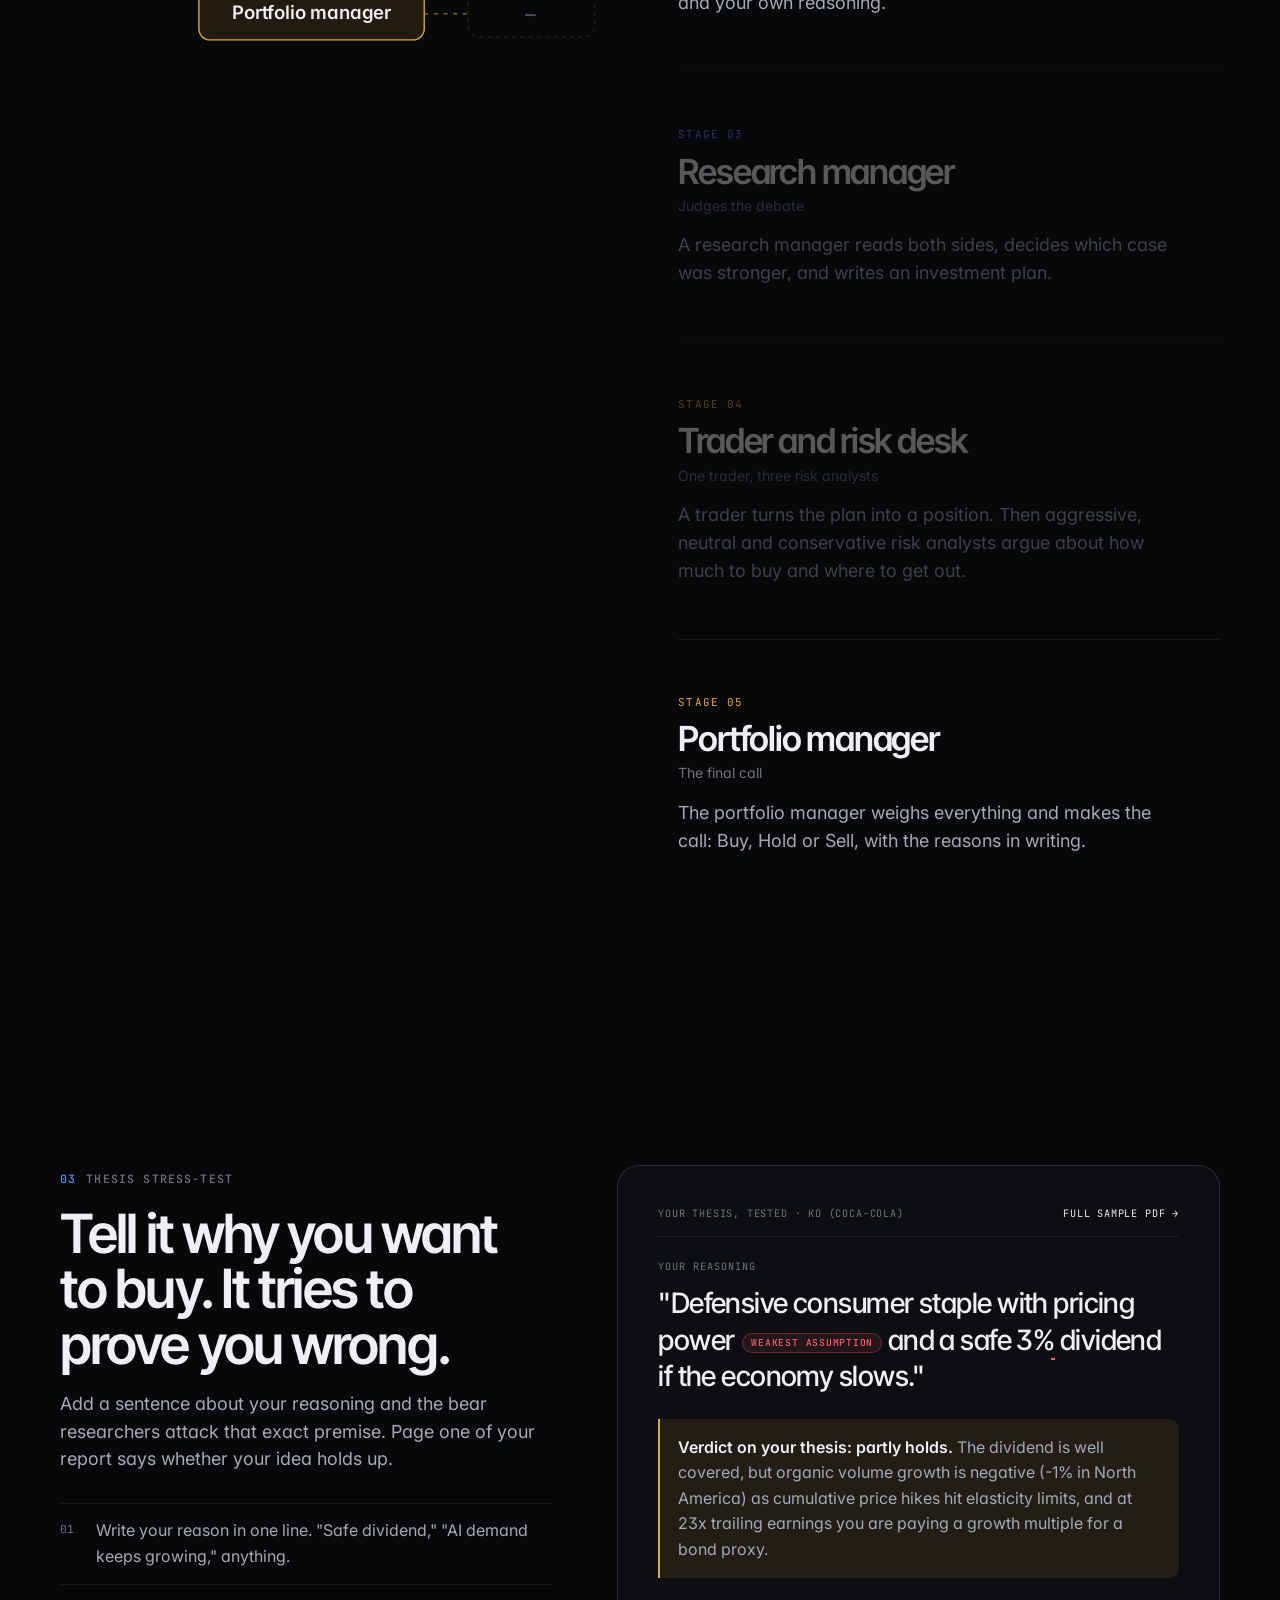
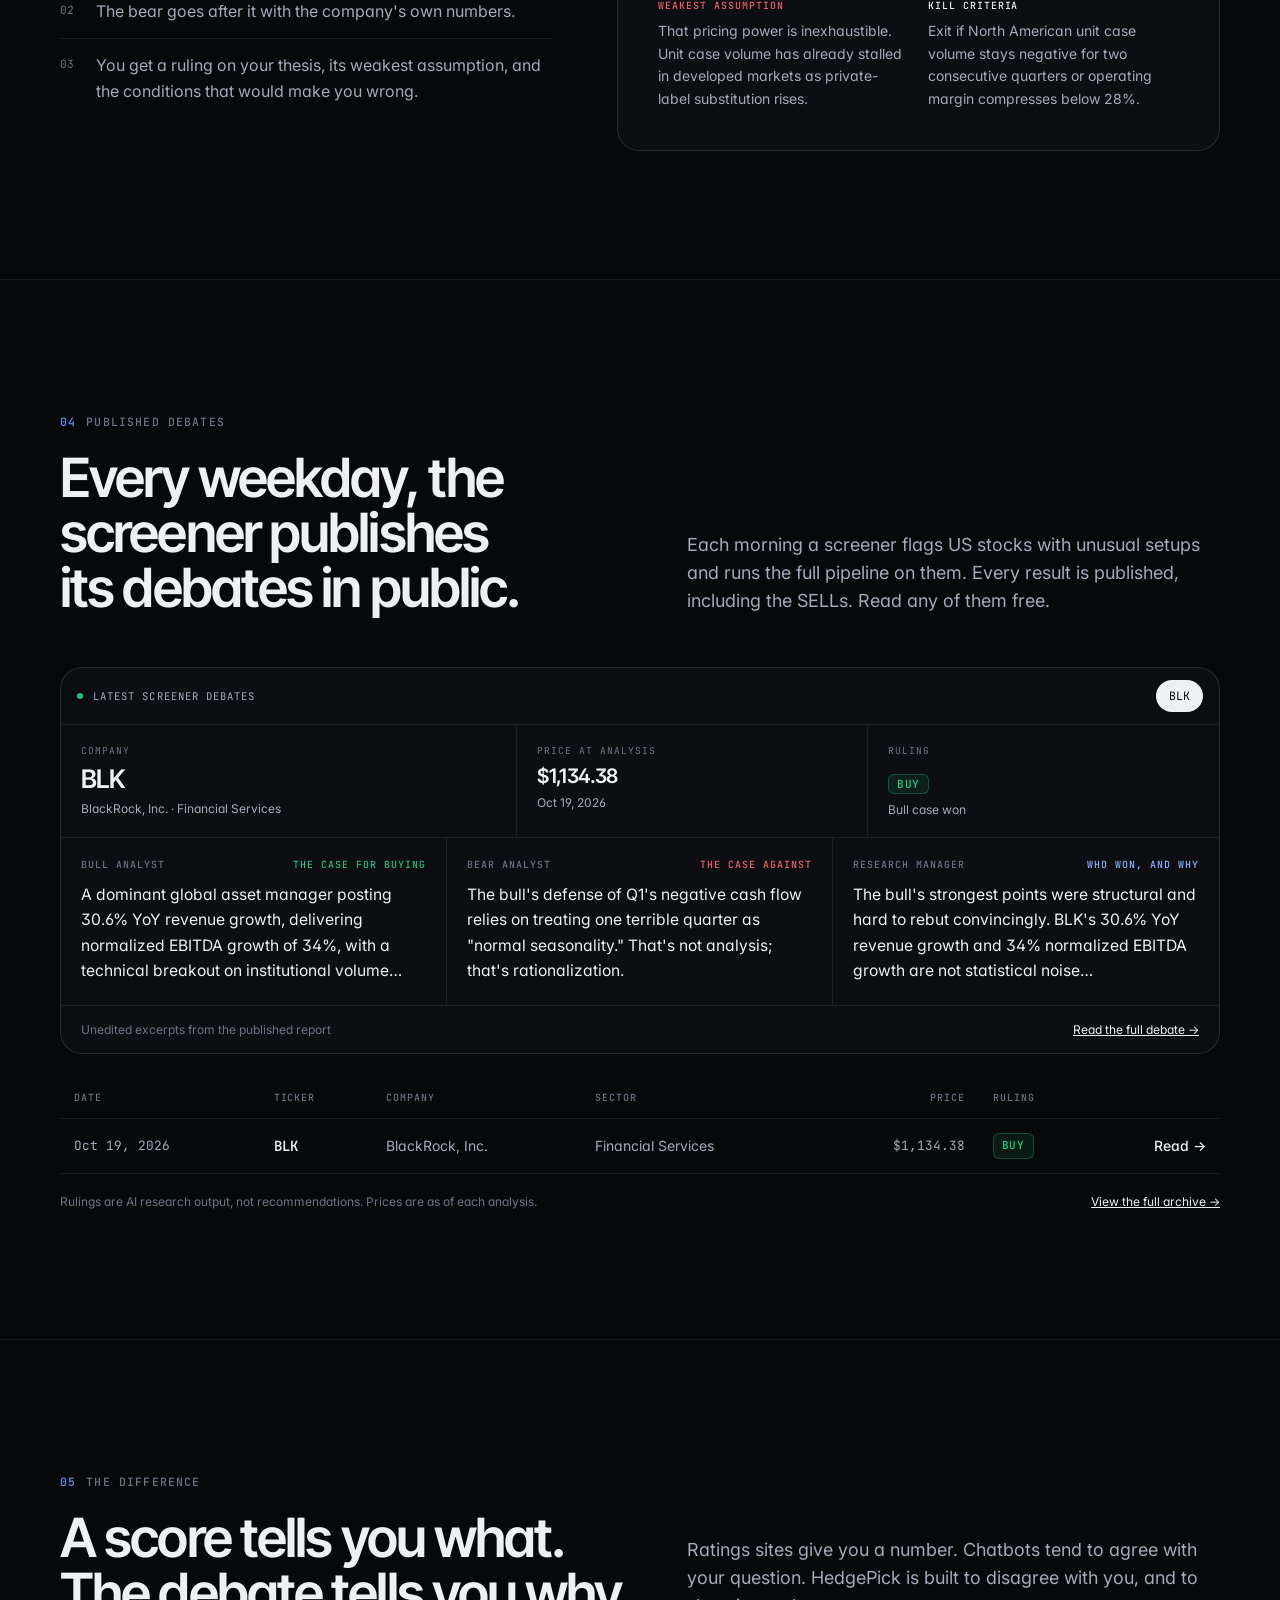
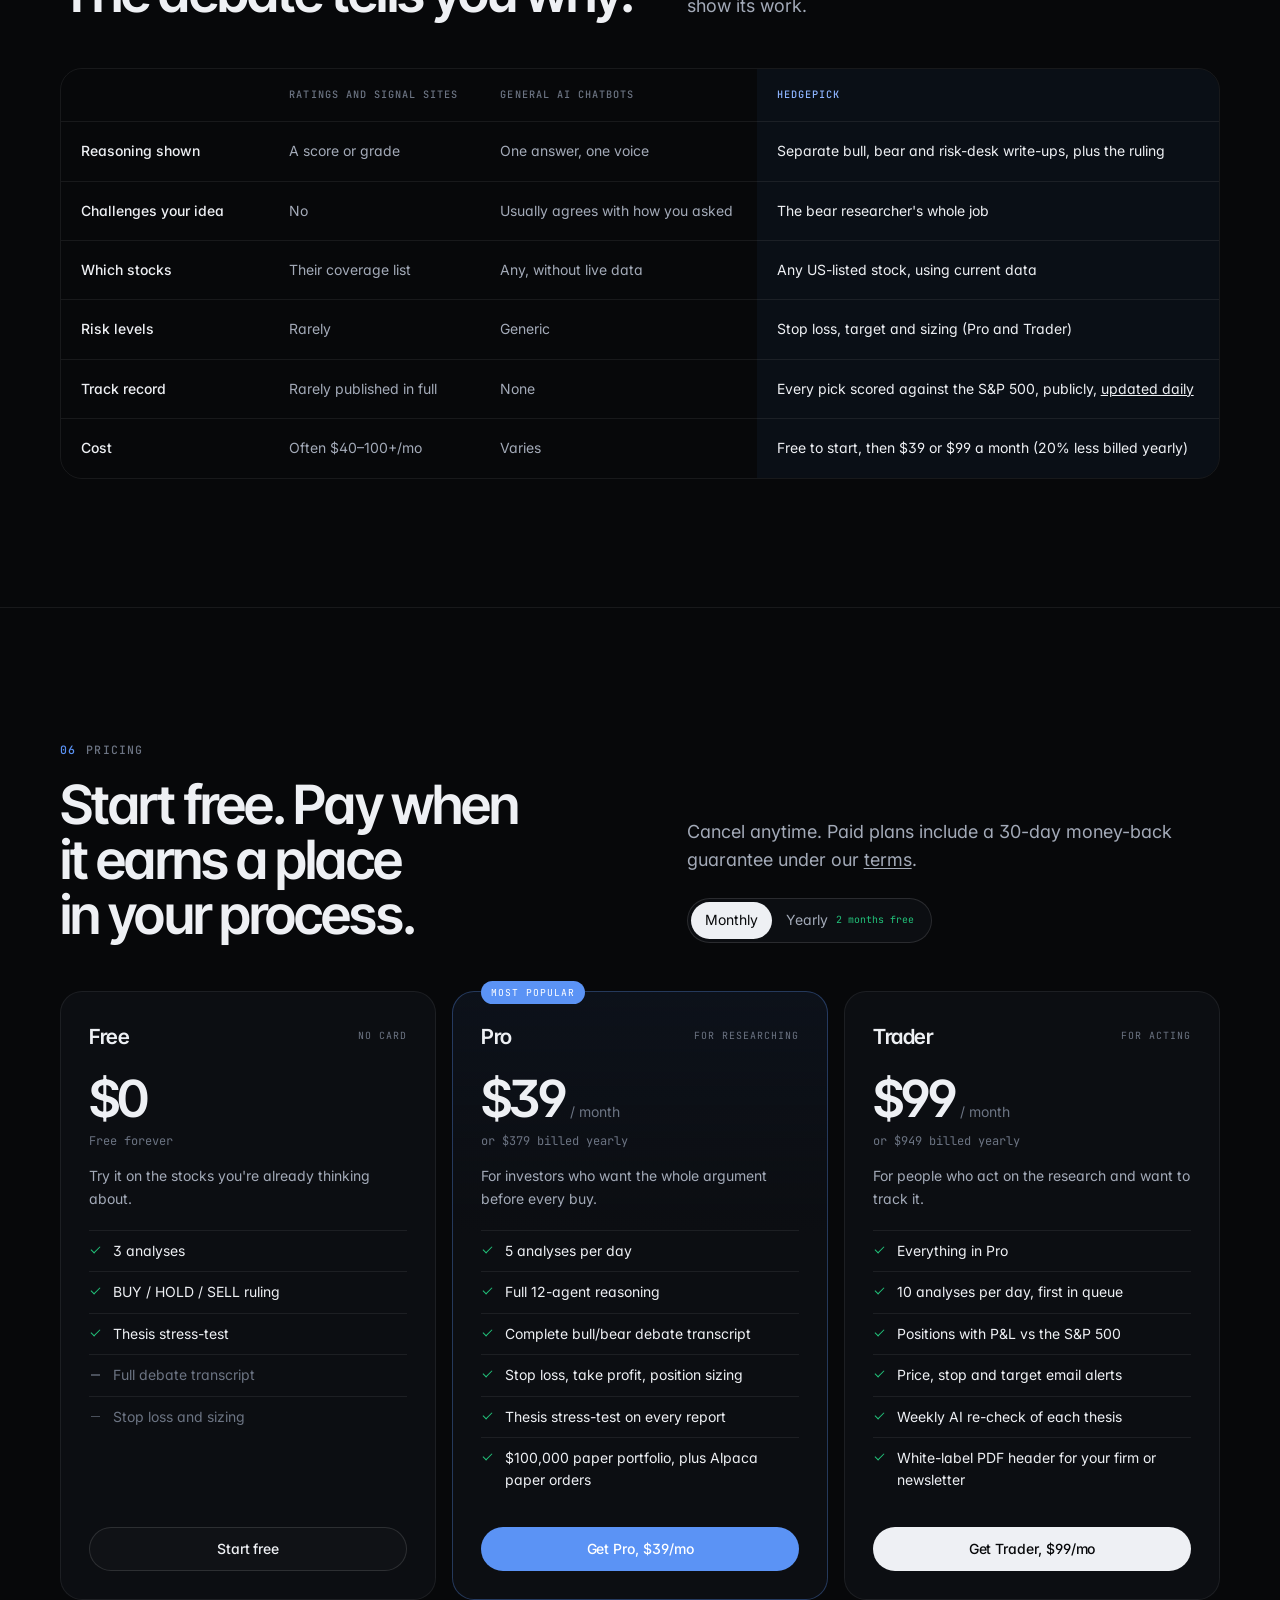
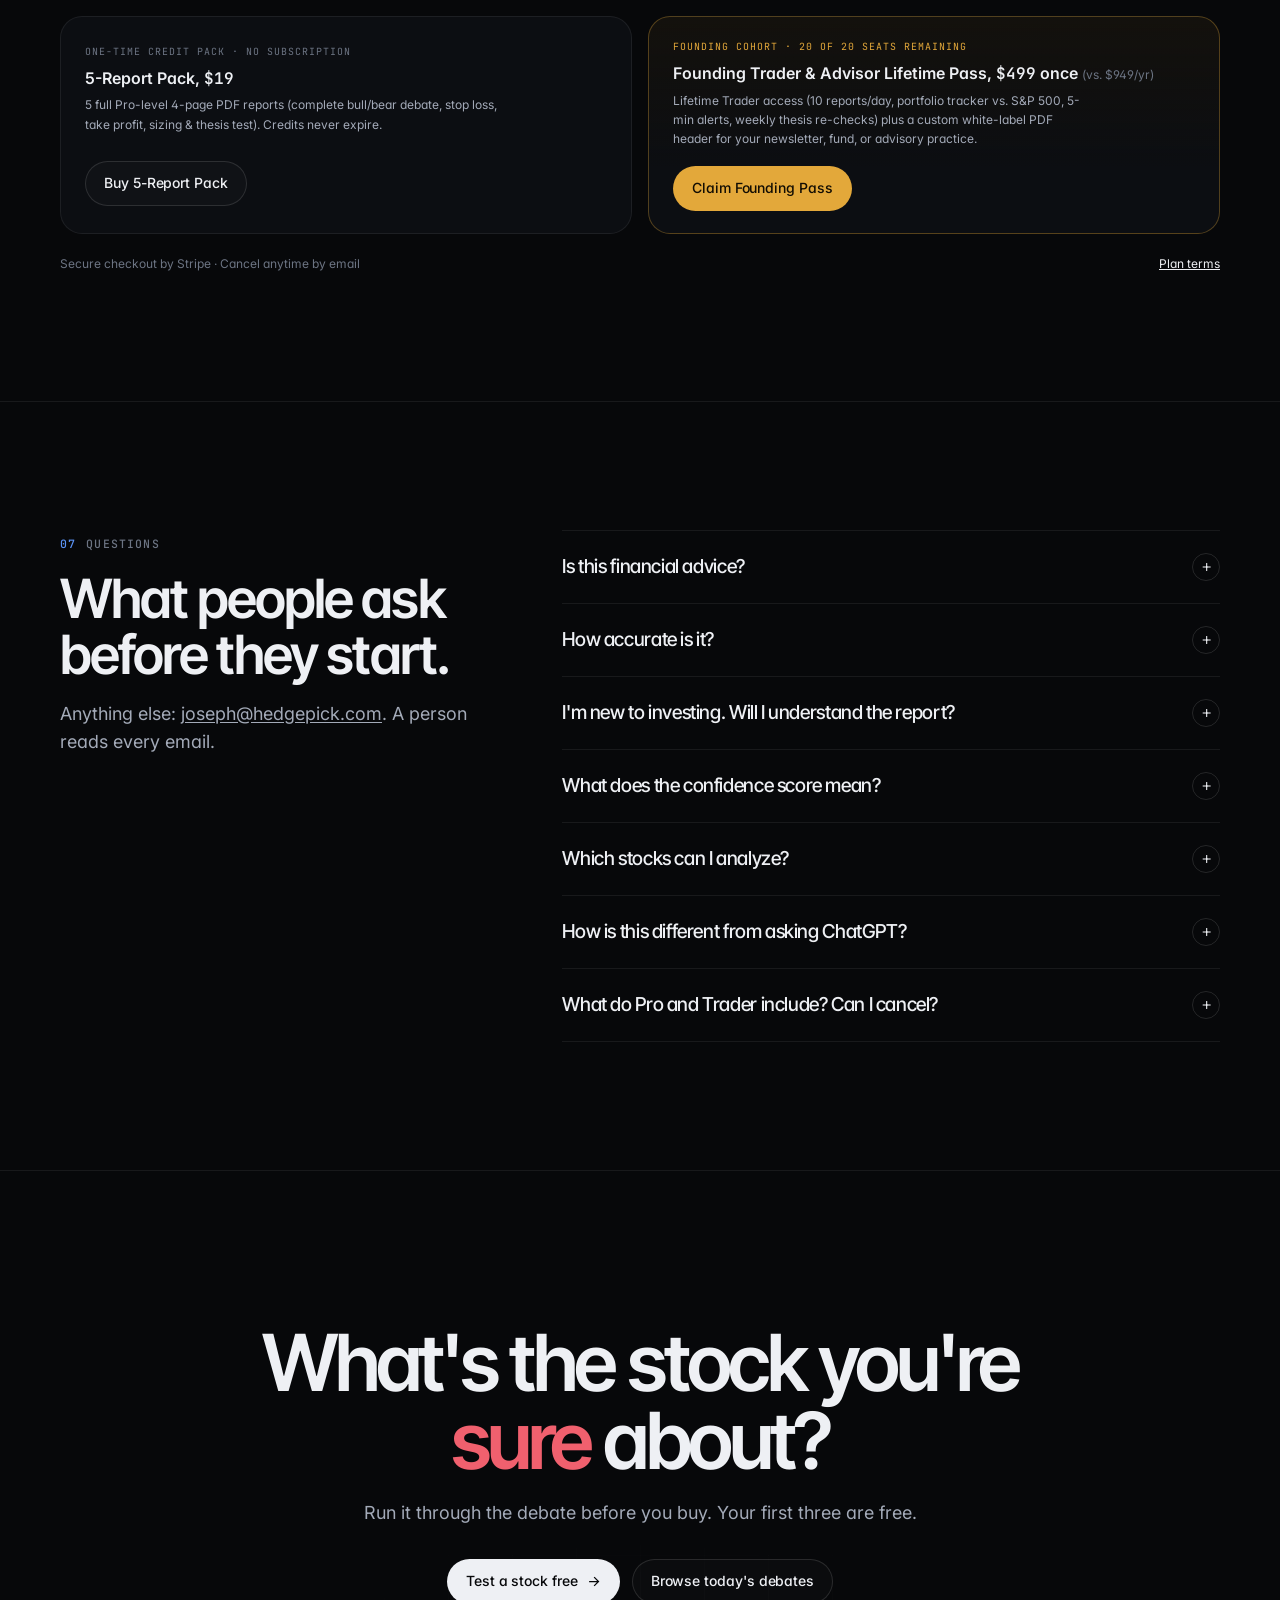
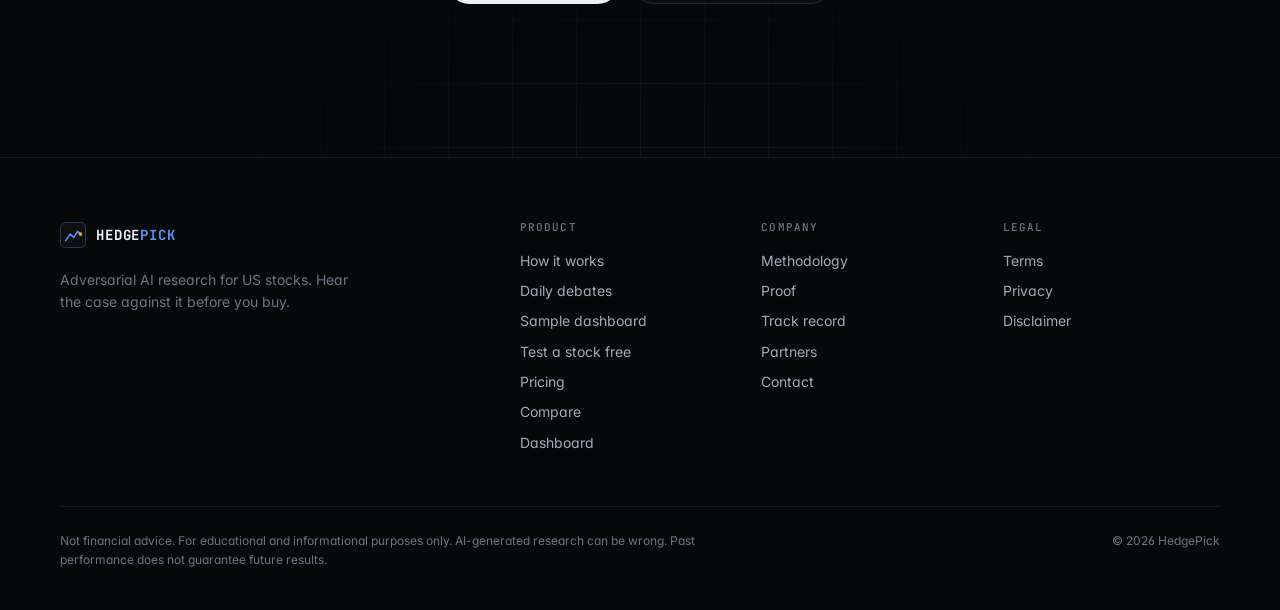
==== commit e7aa7acf: "Homepage: unpin pipeline diagram on tablets/phones so it no longer overlaps the stage text Co-author" ====
--- a/index.html
+++ b/index.html
@@ -296,9 +296,9 @@
   .hero-grid{grid-template-columns:1fr;grid-template-areas:"copy" "eng" "lead" "form";grid-template-rows:auto}
   .h-eng{margin-top:28px;max-width:620px}
   .flow{grid-template-columns:1fr}
-  .flow-vis{position:sticky;top:64px;z-index:2;background:linear-gradient(180deg,var(--bg) 85%,transparent);padding:10px 0 18px;margin:0 -4px}
+  .flow-vis{position:relative;top:auto;z-index:auto;background:none;padding:10px 0 8px;margin:0 -4px}
   .flow-vis .eng-stage{max-width:420px;margin:0 auto}
-  .fs{padding:36px 0}
+  .fs{padding:36px 0;opacity:1}
 }
 @media(max-width:820px){
   .readers,.memo-grid,.faq,.plans,.extras{grid-template-columns:1fr}
